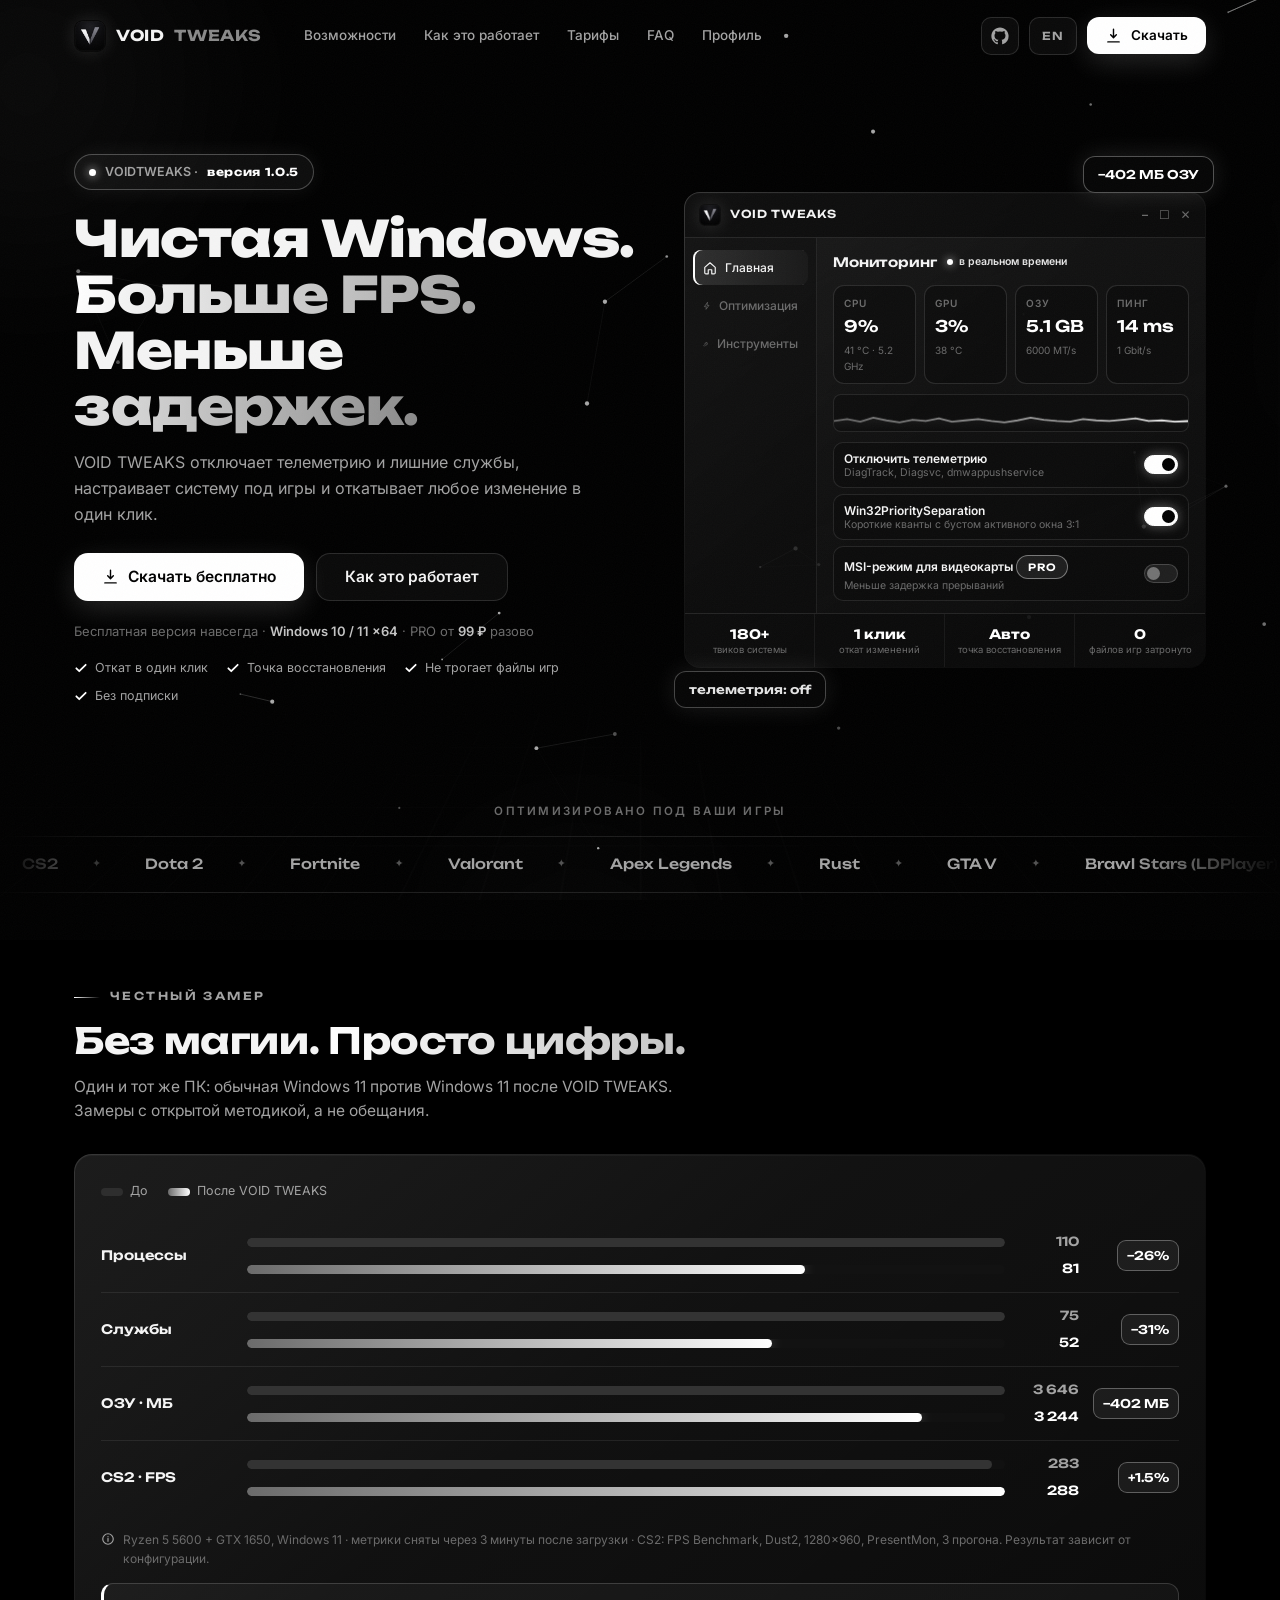
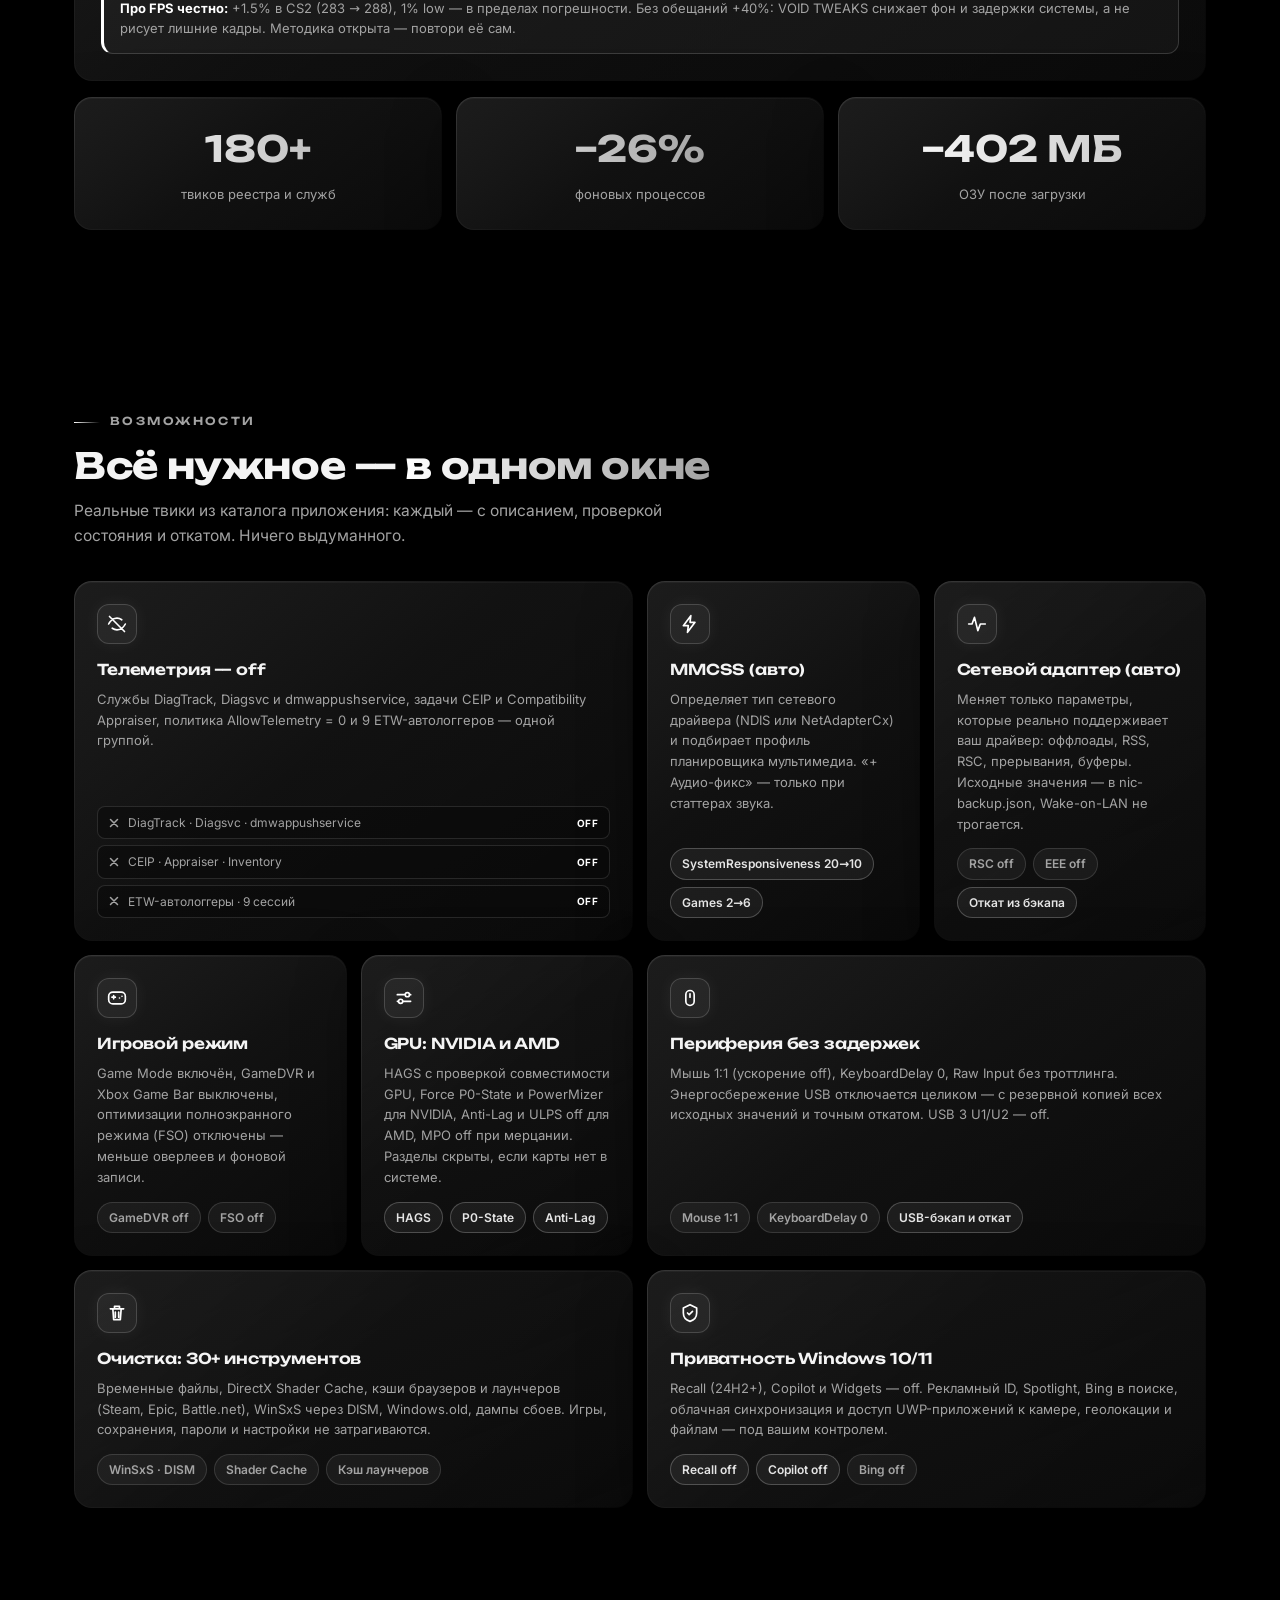
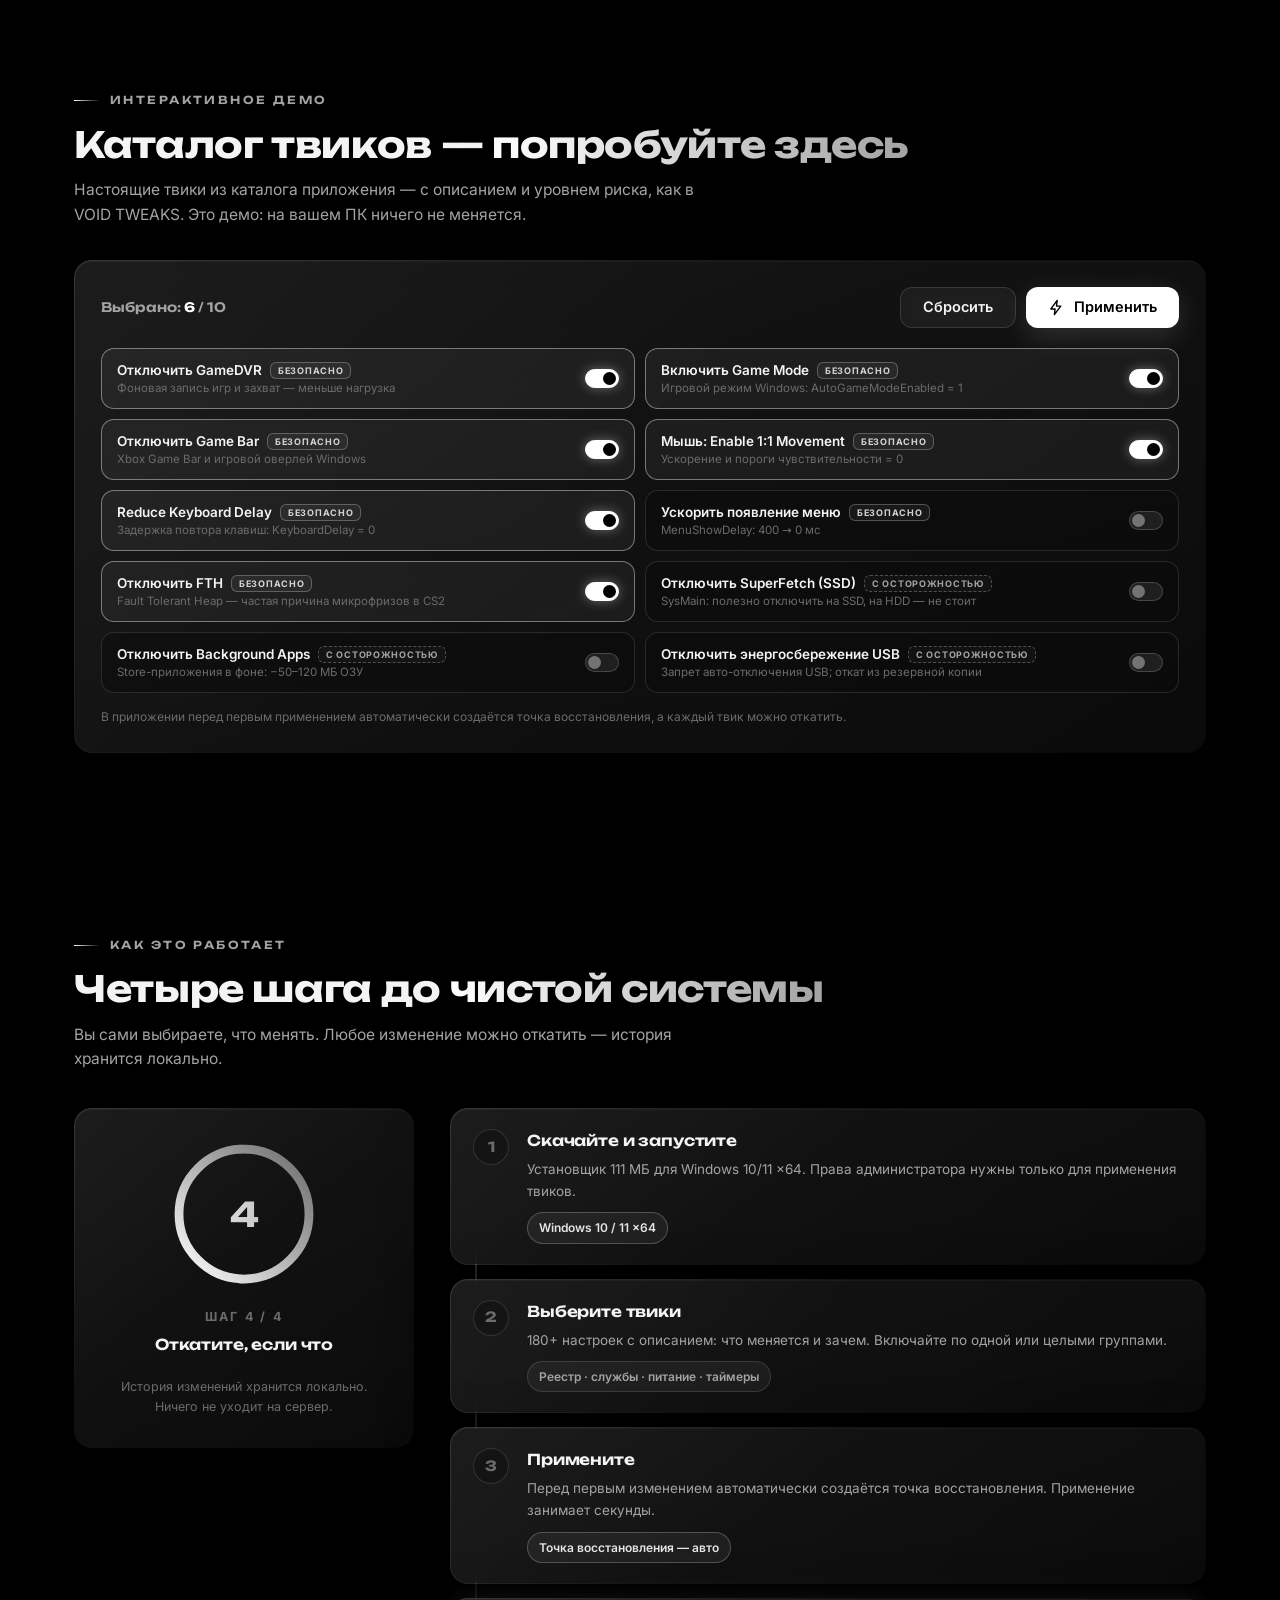
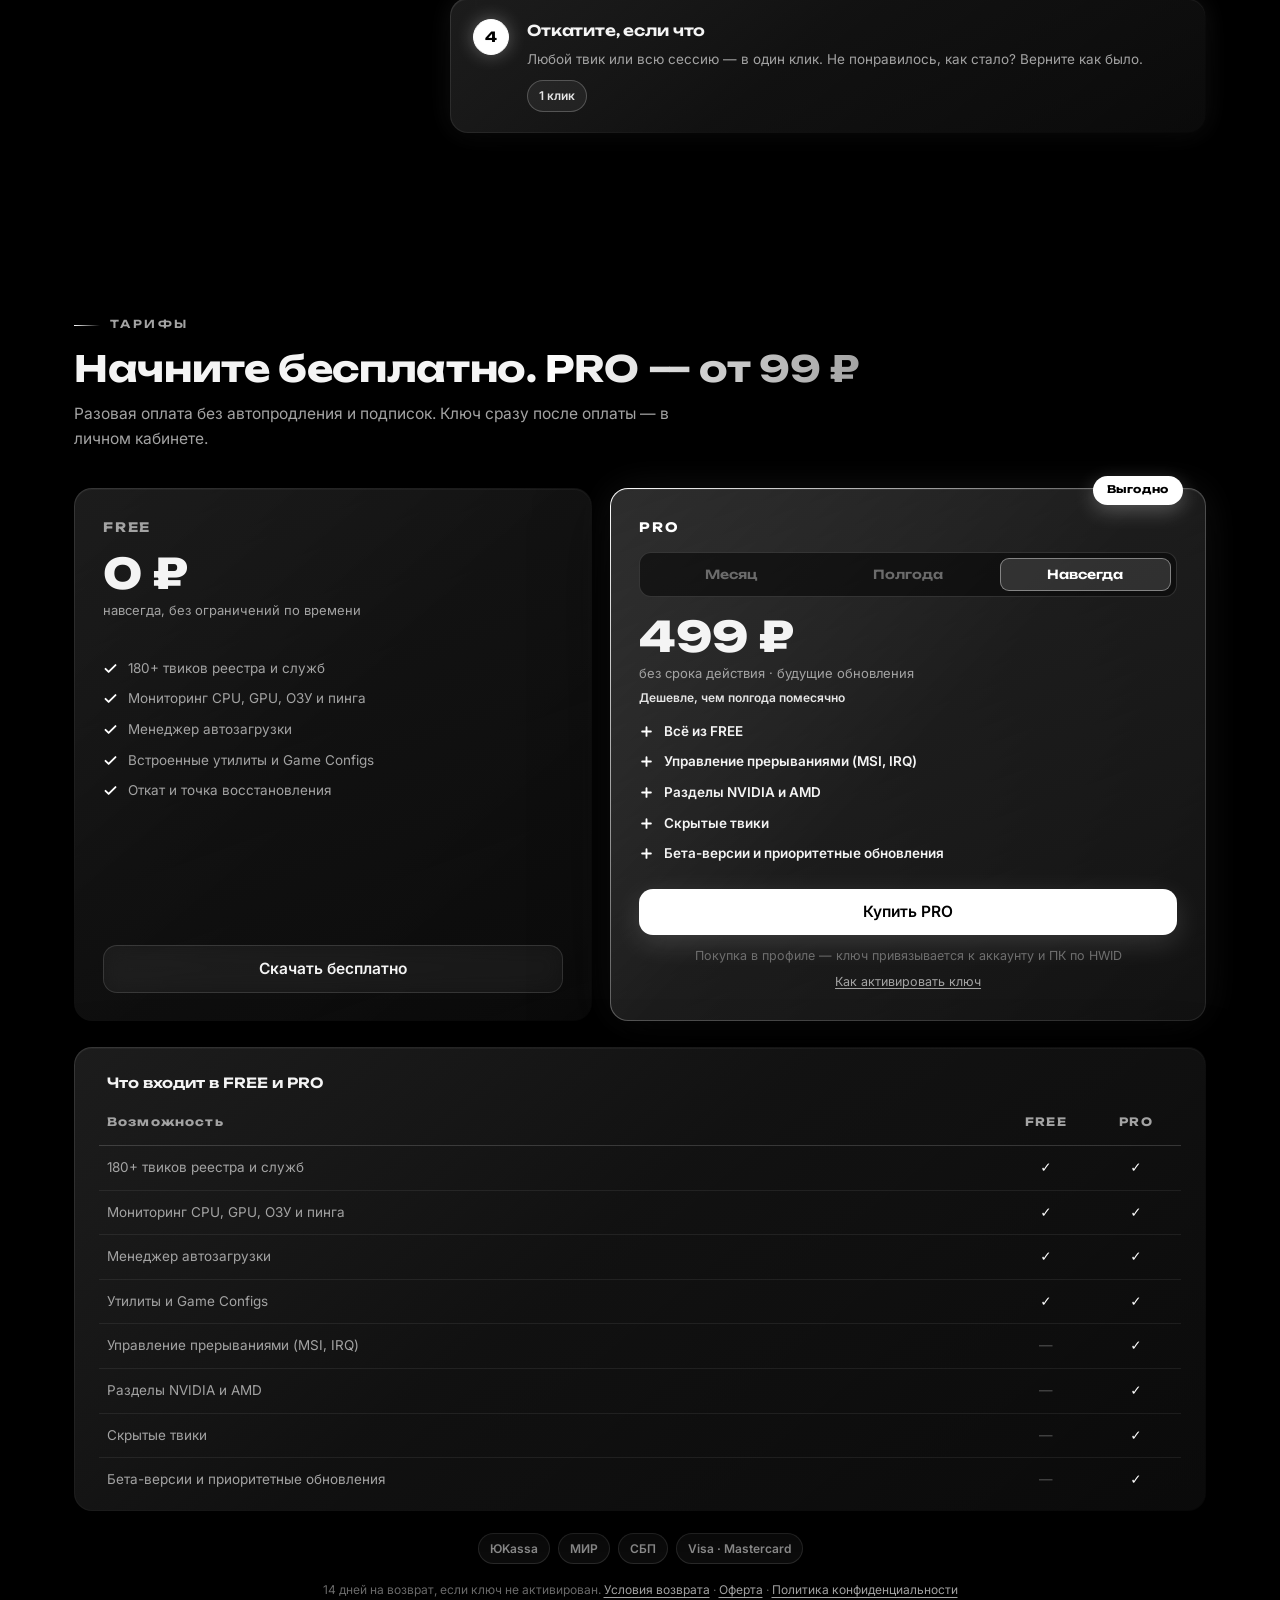
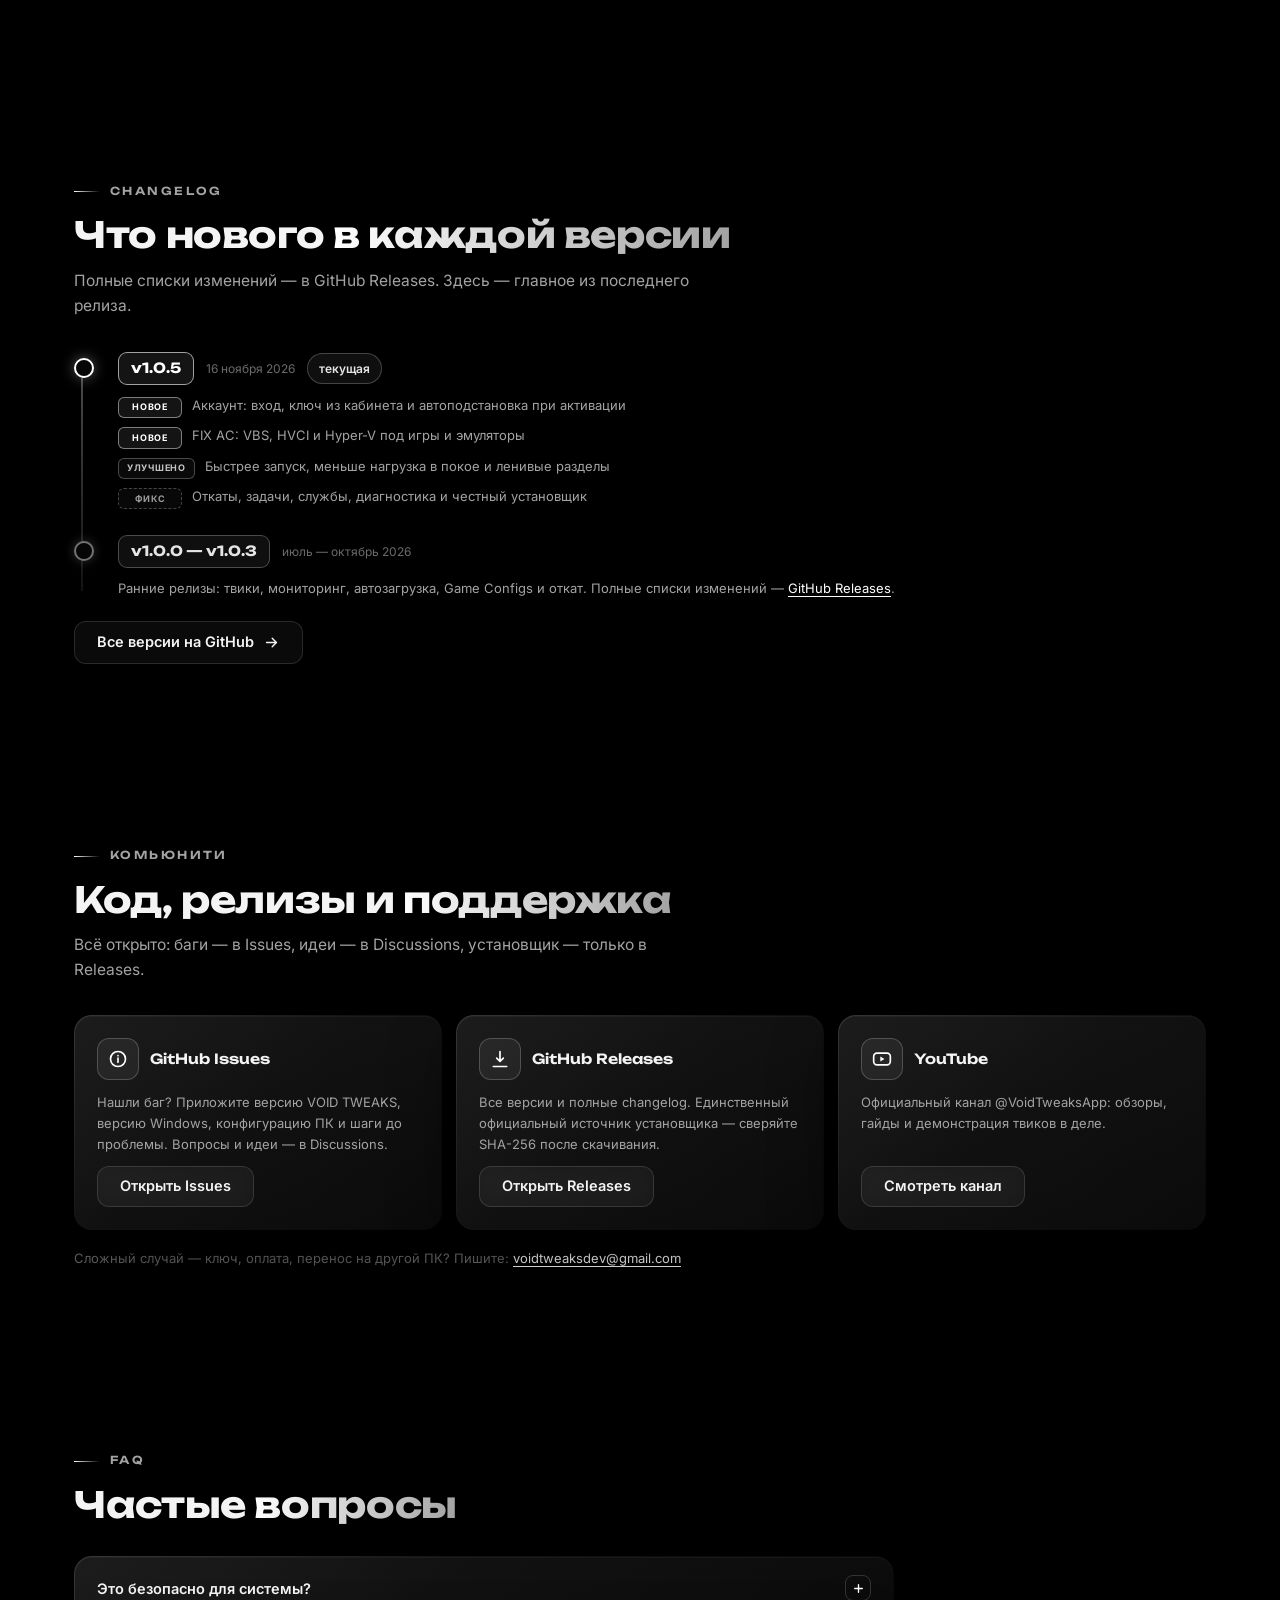
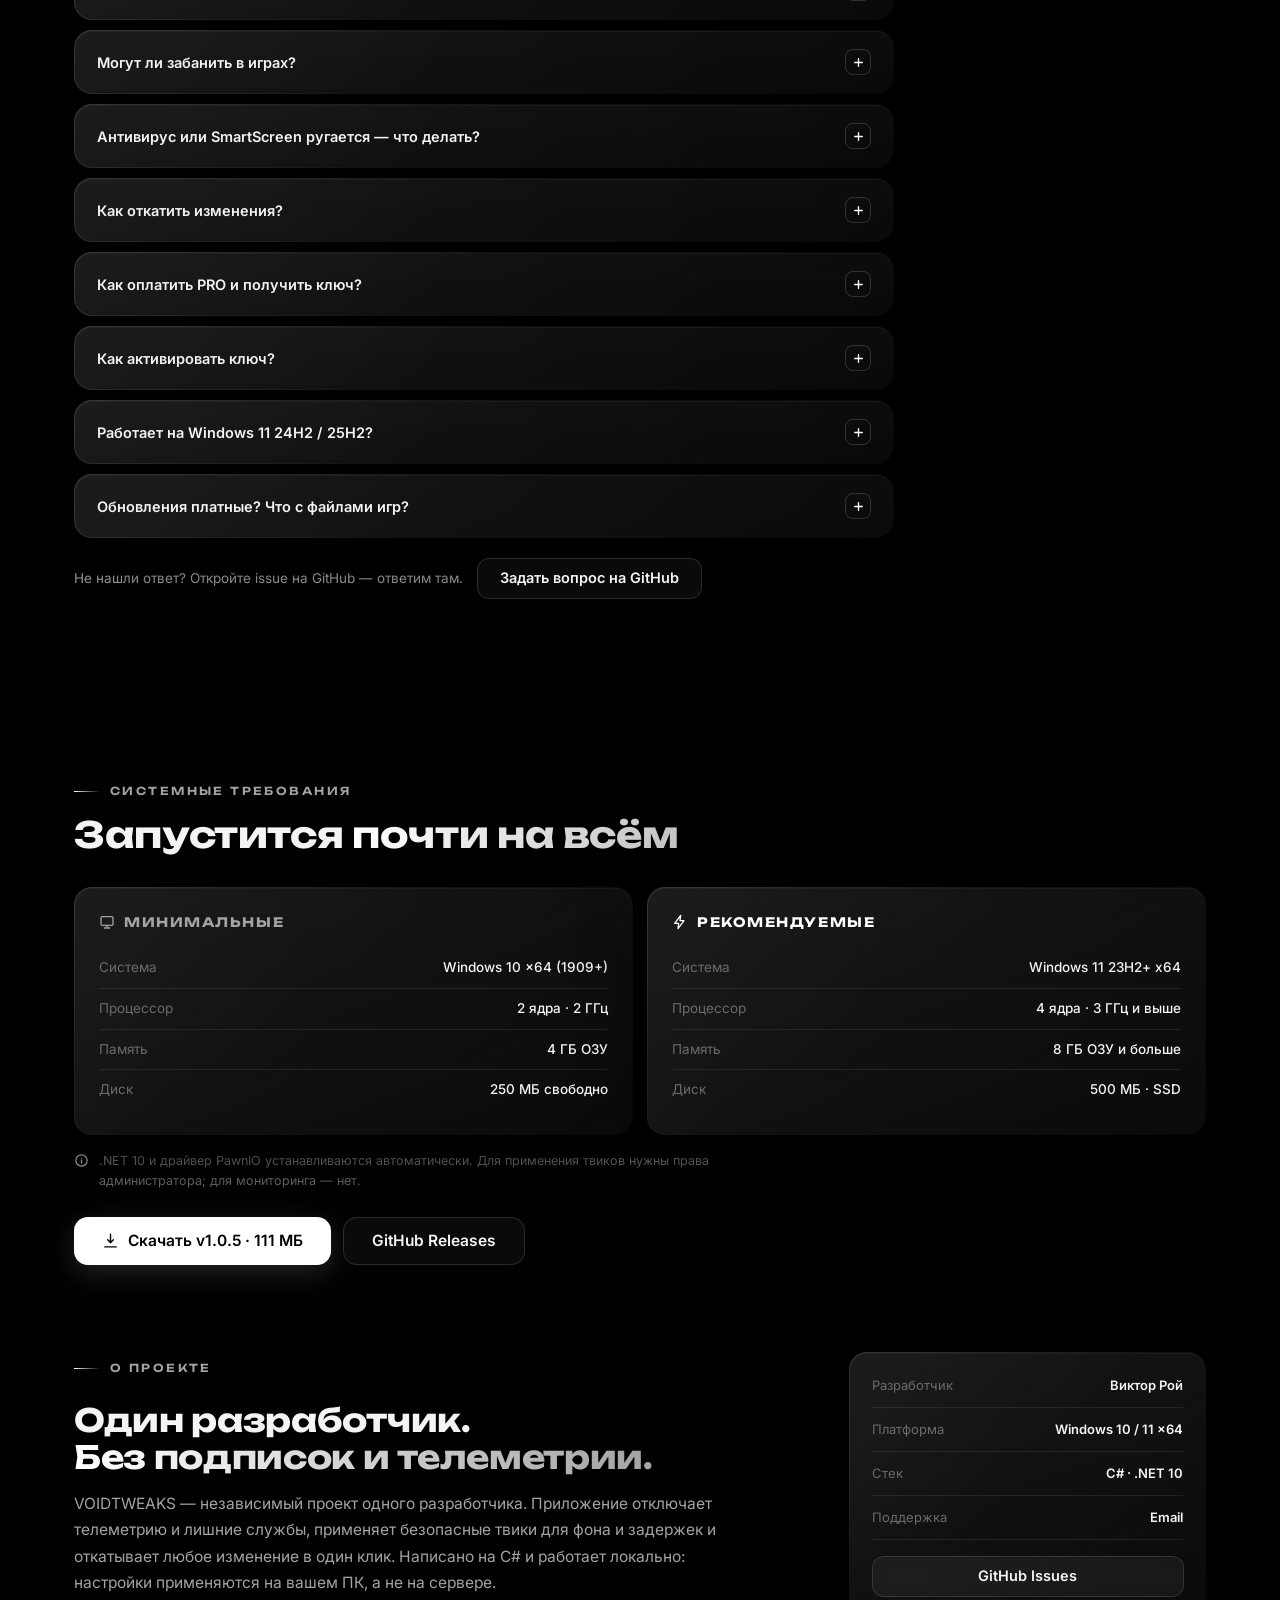
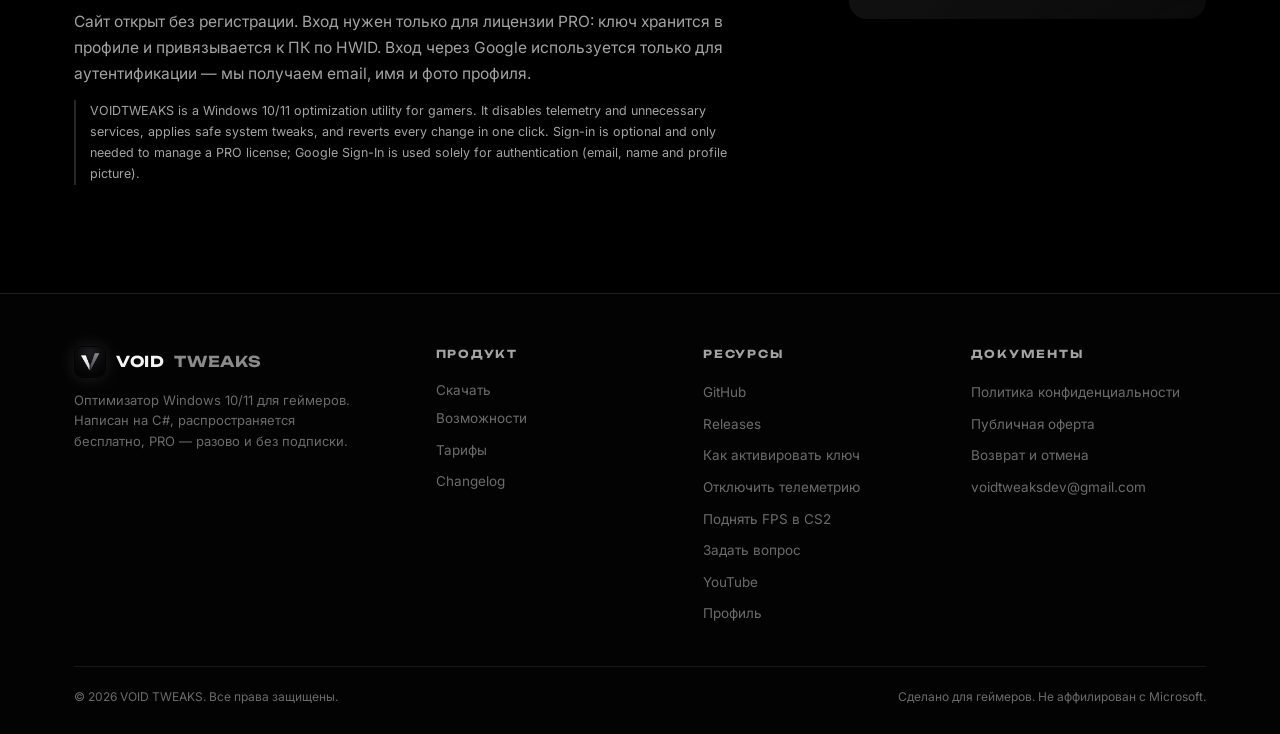
==== docs/index.html @ eefab275 "site: add OG preview card, English account, direct checkout" ====
<!DOCTYPE html>
<html lang="ru">
<head>
<meta charset="UTF-8">
<meta http-equiv="Content-Security-Policy" content="default-src 'self'; script-src 'self' 'unsafe-inline' https://static.cloudflareinsights.com; script-src-attr 'none'; frame-src 'none'; style-src 'self' 'unsafe-inline'; img-src 'self' data:; font-src 'self'; connect-src 'self' https://api.voidtweaks.ru https://mzkvqlbcrxaibpizuuuk.supabase.co https://cloudflareinsights.com; base-uri 'none'; object-src 'none'; form-action 'self'">
<meta http-equiv="Referrer-Policy" content="no-referrer">
<script>
(function(){try{if(window.top!==window.self){window.top.location=window.self.location}}catch(e){document.documentElement.style.display='none'}})();
</script>
<meta name="viewport" content="width=device-width, initial-scale=1.0">
<title>VOID TWEAKS — оптимизация Windows 10/11 для игр: больше FPS, меньше задержек</title>
<meta name="description" content="VOID TWEAKS отключает телеметрию и лишние службы, настраивает Windows 10/11 под игры и откатывает любое изменение в один клик. Бесплатно навсегда. PRO от 99 ₽ разово.">
<meta name="theme-color" content="#000000">
<meta property="og:type" content="website">
<meta property="og:title" content="VOID TWEAKS — Чистая Windows. Больше FPS. Меньше задержек.">
<meta property="og:description" content="Оптимизатор Windows 10/11 для геймеров: телеметрия off, 180+ твиков, откат в один клик. Бесплатно навсегда.">
<meta property="og:url" content="https://voidtweaks.ru/">
<link rel="canonical" href="https://voidtweaks.ru/">
<meta property="og:image" content="https://voidtweaks.ru/og-editorial.png">
<meta property="og:image:type" content="image/png">
<meta property="og:image:width" content="1200">
<meta property="og:image:height" content="630">
<meta property="og:image:alt" content="VOID TWEAKS — чистая Windows, больше FPS, меньше задержек">
<meta property="og:site_name" content="VOID TWEAKS">
<meta property="og:locale" content="ru_RU">
<meta name="twitter:card" content="summary_large_image">
<meta name="twitter:title" content="VOID TWEAKS — оптимизация Windows 10/11 для игр">
<meta name="twitter:description" content="Телеметрия off, 180+ твиков, откат в один клик. Бесплатно навсегда, PRO от 99 ₽.">
<meta name="twitter:image" content="https://voidtweaks.ru/og-editorial.png">
<script type="application/ld+json">
{
  "@context": "https://schema.org",
  "@graph": [
    {
      "@type": "SoftwareApplication",
      "name": "VOID TWEAKS",
      "alternateName": "VOIDTWEAKS",
      "applicationCategory": "UtilitiesApplication",
      "operatingSystem": "Windows 10, Windows 11",
      "softwareVersion": "1.0.5",
      "url": "https://voidtweaks.ru/",
      "downloadUrl": "https://github.com/voidtweaksapp/voidtweaks/releases/latest",
      "image": "https://voidtweaks.ru/og-editorial.png",
      "description": "Оптимизатор Windows 10/11 для геймеров: отключает телеметрию и лишние службы, настраивает систему под игры и откатывает любое изменение в один клик.",
      "offers": [
        { "@type": "Offer", "name": "PRO на 30 дней", "price": "99", "priceCurrency": "RUB", "availability": "https://schema.org/InStock", "url": "https://voidtweaks.ru/#pricing" },
        { "@type": "Offer", "name": "PRO на 6 месяцев", "price": "299", "priceCurrency": "RUB", "availability": "https://schema.org/InStock", "url": "https://voidtweaks.ru/#pricing" },
        { "@type": "Offer", "name": "PRO навсегда", "price": "499", "priceCurrency": "RUB", "availability": "https://schema.org/InStock", "url": "https://voidtweaks.ru/#pricing" }
      ],
      "publisher": { "@type": "Organization", "name": "VOID TWEAKS", "url": "https://voidtweaks.ru/" }
    },
    {
      "@type": "FAQPage",
      "mainEntity": [
        {
          "@type": "Question",
          "name": "Это безопасно для системы?",
          "acceptedAnswer": { "@type": "Answer", "text": "Да. Твики применяются через официальные API Windows, а перед первым изменением создаётся точка восстановления. Откатить можно отдельный твик или всю сессию." }
        },
        {
          "@type": "Question",
          "name": "Могут ли забанить в играх?",
          "acceptedAnswer": { "@type": "Answer", "text": "Нет. VOID TWEAKS не трогает файлы игр, не внедряется в процессы и не меняет их память — только настройки системы и реестра. Античиты это не затрагивает." }
        },
        {
          "@type": "Question",
          "name": "Антивирус или SmartScreen ругается — что делать?",
          "acceptedAnswer": { "@type": "Answer", "text": "Установщик без платной цифровой подписи, поэтому SmartScreen предупреждает о нём, как о любой новой программе. Скачивайте только с этого сайта или GitHub Releases, сверьте SHA-256 из окна «Скачать», затем «Подробнее» → «Выполнить в любом случае». Отключать антивирус не нужно." }
        },
        {
          "@type": "Question",
          "name": "Как откатить изменения?",
          "acceptedAnswer": { "@type": "Answer", "text": "В приложении есть история изменений: любой твик откатывается в один клик, можно вернуть и всю сессию. Дополнительно перед первым применением создаётся точка восстановления Windows." }
        },
        {
          "@type": "Question",
          "name": "Как оплатить PRO и получить ключ?",
          "acceptedAnswer": { "@type": "Answer", "text": "Войдите в профиль на сайте, выберите тариф (99 ₽ за месяц, 299 ₽ за полгода или 499 ₽ навсегда — разово, без подписки) и оплатите через ЮKassa: карты, МИР, СБП. Ключ появится в кабинете сразу после оплаты — вставьте его в приложение. При активации ключ привязывается к ПК по HWID." }
        },
        {
          "@type": "Question",
          "name": "Как активировать ключ?",
          "acceptedAnswer": { "@type": "Answer", "text": "Скачайте установщик, войдите в профиль и скопируйте ключ из раздела «Ключи». В приложении откройте активацию, вставьте ключ — он привяжется к этому ПК по HWID. Пошагово: https://voidtweaks.ru/guide.html" }
        },
        {
          "@type": "Question",
          "name": "Работает на Windows 11 24H2 / 25H2?",
          "acceptedAnswer": { "@type": "Answer", "text": "Да. Поддерживаются Windows 10 и 11 x64, включая актуальные сборки 24H2 и 25H2: твики используют официальные API и проверяются на новых версиях. Если что-то пойдёт не так — откат в один клик." }
        },
        {
          "@type": "Question",
          "name": "Обновления платные? Что с файлами игр?",
          "acceptedAnswer": { "@type": "Answer", "text": "Бесплатная версия обновляется бесплатно и работает без ограничений по времени. Ключ «Навсегда» включает все будущие PRO-обновления. Файлы игр приложение не трогает никогда — только системные настройки." }
        }
      ]
    }
  ]
}
</script>
<link rel="icon" type="image/png" sizes="192x192" href="logo-192.png">
<link rel="apple-touch-icon" href="logo-192.png">
<link rel="preload" href="fonts/unbounded-cyrillic.woff2" as="font" type="font/woff2" crossorigin>
<link rel="preload" href="fonts/inter-cyrillic.woff2" as="font" type="font/woff2" crossorigin>
<link rel="stylesheet" href="fonts.css">
<!--
  Изменения:
  1) Убран «фонарик» за курсором (cursor-glow удалён полностью).
  2) Лента игр не останавливается при наведении.
  3) Bento «Всё нужное — в одном окне» и демо-каталог построены на РЕАЛЬНЫХ твиках
     из TweakDefinitions.cs / TweakDefinitions.BoosterX.cs: MMCSS (авто),
     Сетевой адаптер (авто) + nic-backup.json, HAGS с проверкой GPU, FTH,
     GameDVR/GameBar/GameMode/FSO, мышь 1:1, KeyboardDelay, USB-бэкап,
     Recall/Copilot/Widgets, очистка 30+ инструментов и т.д.
  4) Кнопки «анимации» и «поиск» удалены (command palette удалена целиком).
  Цифры замеров — из README: 110→81 процессов, 75→52 служб, 3646→3244 МБ,
  CS2 283→288 FPS (+1.5%), PresentMon, Dust2 1280×960, R5 5600 + GTX 1650.
-->
<style>
:root{
  --bg0:#000000; --bg1:#060606;
  --s1:#0d0d0d; --s2:#141414;
  --acc:#ffffff;
  --t1:#f4f4f4; --t2:#a3a3a3; --t3:#6b6b6b;
  --brd:rgba(255,255,255,.13);
  --disp:'Unbounded',system-ui,sans-serif;
  --body:'Inter',system-ui,sans-serif;
  --nav-h:72px;
  --ease:cubic-bezier(.22,.7,.25,1);
}
*{margin:0;padding:0;box-sizing:border-box}
html{scroll-behavior:smooth;scroll-padding-top:calc(var(--nav-h) + 20px);overflow-x:clip}
body{
  font-family:var(--body);font-size:15.5px;line-height:1.6;color:var(--t1);
  background:var(--bg0);overflow-x:clip;-webkit-font-smoothing:antialiased;
}
body.locked{overflow:hidden}
::selection{background:#fff;color:#000}
::-webkit-scrollbar{width:9px;height:9px}
::-webkit-scrollbar-track{background:#050505}
::-webkit-scrollbar-thumb{background:#3d3d3d;border-radius:8px;border:2px solid #050505}
::-webkit-scrollbar-thumb:hover{background:#fff}
*{scrollbar-width:thin;scrollbar-color:#3d3d3d #050505}
:focus-visible{outline:2px solid #fff;outline-offset:2px;border-radius:6px}
a{color:inherit;text-decoration:none}
button{font-family:inherit;color:inherit;background:none;border:none;cursor:pointer}
img,svg,canvas{display:block;max-width:100%}
.skip{position:fixed;top:-60px;left:16px;z-index:999;background:#fff;color:#000;padding:10px 16px;border-radius:10px;font-weight:600;transition:top .2s}
.skip:focus{top:12px}

/* ---------- atmosphere ---------- */
#atmosphere{position:fixed;inset:0;z-index:0;pointer-events:none;overflow:hidden}
#bg{position:absolute;inset:0;width:100%;height:100%}
.aurora{position:absolute;inset:-12%;will-change:transform}
.blob{position:absolute;border-radius:50%;filter:blur(80px);opacity:.9;mix-blend-mode:screen}
.blob.b1{width:58vw;height:58vw;top:-16%;left:-12%;background:radial-gradient(closest-side,rgba(255,255,255,.055),transparent 70%);animation:drift1 74s ease-in-out infinite alternate}
.blob.b2{width:46vw;height:46vw;top:14%;right:-16%;background:radial-gradient(closest-side,rgba(255,255,255,.04),transparent 70%);animation:drift2 88s ease-in-out infinite alternate}
.blob.b3{width:50vw;height:50vw;bottom:-24%;left:26%;background:radial-gradient(closest-side,rgba(255,255,255,.03),transparent 70%);animation:drift3 96s ease-in-out infinite alternate}
@keyframes drift1{to{transform:translate(9vw,7vh) scale(1.12)}}
@keyframes drift2{to{transform:translate(-8vw,10vh) scale(.92)}}
@keyframes drift3{to{transform:translate(-6vw,-9vh) scale(1.08)}}
.grid3d{
  position:absolute;left:-20%;right:-20%;bottom:-14%;height:62vh;opacity:.05;
  background-image:linear-gradient(rgba(255,255,255,.4) 1px,transparent 1px),linear-gradient(90deg,rgba(255,255,255,.4) 1px,transparent 1px);
  background-size:56px 56px;transform:perspective(680px) rotateX(63deg);
  -webkit-mask-image:linear-gradient(to top,rgba(0,0,0,.7),transparent 78%);mask-image:linear-gradient(to top,rgba(0,0,0,.7),transparent 78%);
  will-change:transform;
}
#grain{position:fixed;inset:-40px;z-index:520;pointer-events:none;opacity:.05;
  background-image:url("data:image/svg+xml,%3Csvg xmlns='http://www.w3.org/2000/svg' width='180' height='180'%3E%3Cfilter id='n'%3E%3CfeTurbulence type='fractalNoise' baseFrequency='0.9' numOctaves='2'/%3E%3C/filter%3E%3Crect width='180' height='180' filter='url(%23n)' opacity='0.6'/%3E%3C/svg%3E");}
#progress{position:fixed;top:0;left:0;right:0;height:2px;z-index:310;background:linear-gradient(90deg,#3f3f3f,#a3a3a3,#fff);transform-origin:0 50%;transform:scaleX(0)}

/* ---------- layout ---------- */
.wrap{max-width:1180px;margin:0 auto;padding:0 24px;position:relative;z-index:2}
header,main,footer{position:relative;z-index:2}
section{padding:88px 0;scroll-margin-top:calc(var(--nav-h) + 16px);position:relative}
.kicker{display:inline-flex;align-items:center;gap:10px;font-family:var(--disp);font-size:11px;font-weight:600;letter-spacing:.22em;text-transform:uppercase;color:var(--t2);margin-bottom:14px}
.kicker::before{content:"";width:26px;height:1px;background:linear-gradient(90deg,#fff,rgba(255,255,255,0))}
h1,h2,h3{font-family:var(--disp);letter-spacing:-.01em}
h2{font-size:clamp(23px,3vw,36px);font-weight:700;line-height:1.18;margin-bottom:12px}
.sub{color:var(--t2);max-width:640px;font-size:15.5px}
.grad{background:linear-gradient(92deg,#fff,#a3a3a3);-webkit-background-clip:text;background-clip:text;color:transparent}
.grad2{background:linear-gradient(92deg,#e5e5e5,#8a8a8a);-webkit-background-clip:text;background-clip:text;color:transparent}
.gradl{background:linear-gradient(92deg,#fff,#c4c4c4);-webkit-background-clip:text;background-clip:text;color:transparent}

/* ---------- glass / buttons ---------- */
.glass{
  position:relative;border-radius:18px;border:1px solid transparent;
  background:linear-gradient(160deg,rgba(20,20,20,.78),rgba(12,12,12,.6)) padding-box,
             linear-gradient(140deg,rgba(255,255,255,.22),rgba(255,255,255,.07) 45%,rgba(255,255,255,.03)) border-box;
  backdrop-filter:blur(14px);-webkit-backdrop-filter:blur(14px);
  box-shadow:inset 0 1px 0 rgba(255,255,255,.04),0 24px 60px rgba(0,0,0,.55);
}
.btn{display:inline-flex;align-items:center;justify-content:center;gap:9px;padding:12px 22px;border-radius:12px;
  font-weight:600;font-size:14.5px;line-height:1;transition:box-shadow .22s var(--ease),filter .22s,background .22s,border-color .22s;
  transform:translate(var(--magx,0px),var(--magy,0px));will-change:transform;white-space:nowrap}
.btn svg{width:17px;height:17px;flex:none}
.btn-p{background:#fff;color:#000;box-shadow:0 8px 28px rgba(255,255,255,.14)}
.btn:disabled{opacity:.55;pointer-events:none}
.btn-p:hover{background:#e8e8e8;box-shadow:0 10px 36px rgba(255,255,255,.22)}
.btn-g{border:1px solid var(--brd);background:rgba(255,255,255,.04);backdrop-filter:blur(10px);color:var(--t1)}
.btn-g:hover{border-color:rgba(255,255,255,.4);box-shadow:0 0 22px rgba(255,255,255,.08);background:rgba(255,255,255,.08)}
.btn-lg{padding:15px 28px;font-size:15.5px;border-radius:14px}
.btn[disabled]{opacity:.55;cursor:not-allowed;filter:none}
.chip{display:inline-flex;align-items:center;gap:6px;padding:5px 11px;border-radius:999px;font-size:12px;font-weight:600;
  border:1px solid var(--brd);background:rgba(255,255,255,.05);color:var(--t2)}
.chip.cy{border-color:rgba(255,255,255,.22);background:rgba(255,255,255,.06);color:#e5e5e5}
.chip.lm{border-color:rgba(255,255,255,.22);background:rgba(255,255,255,.06);color:#e5e5e5}
.chip.pro{border-color:rgba(255,255,255,.4);background:rgba(255,255,255,.08);color:#fff;font-family:var(--disp);font-size:10px;letter-spacing:.08em}

/* ---------- navbar ---------- */
#nav{position:fixed;top:0;left:0;right:0;z-index:300;height:var(--nav-h);transition:background .3s,border-color .3s,backdrop-filter .3s;border-bottom:1px solid transparent}
#nav.scrolled{background:rgba(0,0,0,.8);backdrop-filter:blur(18px);-webkit-backdrop-filter:blur(18px);border-bottom-color:rgba(255,255,255,.09)}
.nav-in{max-width:1180px;margin:0 auto;padding:0 24px;height:100%;display:flex;align-items:center;gap:22px}
.logo{display:flex;align-items:center;gap:10px;font-family:var(--disp);font-weight:700;font-size:15px;letter-spacing:.04em}
.logo b{color:#8a8a8a}
.logo-v{width:32px;height:32px;border-radius:9px;display:grid;place-items:center;overflow:hidden;box-shadow:0 0 18px rgba(255,255,255,.12)}
.logo-v img{width:100%;height:100%;object-fit:cover;display:block}
.nav-links{display:flex;gap:4px;margin-left:8px}
.nav-links a{position:relative;padding:8px 12px;font-size:13.5px;font-weight:500;color:var(--t2);border-radius:9px;transition:color .2s,background .2s}
.nav-links a:hover{color:var(--t1);background:rgba(255,255,255,.06)}
.nav-links a.active{color:var(--t1)}
.nav-links a.active::after{content:"";position:absolute;left:12px;right:12px;bottom:2px;height:2px;border-radius:2px;background:linear-gradient(90deg,#fff,#737373)}
.nav-right{margin-left:auto;display:flex;align-items:center;gap:10px}
.icon-btn{width:38px;height:38px;border-radius:10px;display:grid;place-items:center;border:1px solid var(--brd);background:rgba(255,255,255,.04);color:var(--t2);transition:.2s}
.icon-btn:hover{color:#fff;border-color:rgba(255,255,255,.4);box-shadow:0 0 16px rgba(255,255,255,.1)}
.icon-btn svg{width:18px;height:18px}
#langBtn{width:auto;padding:0 12px;font-family:var(--disp);font-size:11px;font-weight:600;letter-spacing:.08em}
#nav .btn{padding:10px 18px;font-size:13.5px}
#burger{display:none;flex-direction:column;gap:5px;width:40px;height:40px;align-items:center;justify-content:center;border-radius:10px;border:1px solid var(--brd);background:rgba(255,255,255,.04)}
#burger span{width:17px;height:2px;background:#fff;border-radius:2px;transition:.25s var(--ease)}
#burger.open span:nth-child(1){transform:translateY(7px) rotate(45deg)}
#burger.open span:nth-child(2){opacity:0}
#burger.open span:nth-child(3){transform:translateY(-7px) rotate(-45deg)}
#mmenu{position:fixed;top:var(--nav-h);left:12px;right:12px;z-index:290;padding:14px;display:none;flex-direction:column;gap:4px;transform-origin:top;animation:pop .25s var(--ease)}
#mmenu.open{display:flex}
#mmenu a.mlink{padding:12px 14px;border-radius:10px;font-weight:600;font-size:15px;color:var(--t2)}
#mmenu a.mlink:hover{background:rgba(255,255,255,.07);color:var(--t1)}
#mmenu .mrow{display:flex;gap:10px;padding:10px 6px 4px;border-top:1px solid rgba(255,255,255,.12);margin-top:8px}
#mmenu .mrow .btn{flex:1}
@keyframes pop{from{opacity:0;transform:scaleY(.92)}to{opacity:1;transform:none}}

/* ---------- hero ---------- */
#hero{padding:calc(var(--nav-h) + 52px) 0 56px;min-height:min(88vh,860px);display:flex;align-items:center}
.hero-grid{display:grid;grid-template-columns:1.04fr .96fr;gap:44px;align-items:center;width:100%}
.badge{display:inline-flex;align-items:center;gap:9px;padding:7px 14px;border-radius:999px;font-size:12.5px;font-weight:600;color:var(--t2);
  border:1px solid rgba(255,255,255,.25);background:rgba(255,255,255,.05);box-shadow:0 0 22px rgba(255,255,255,.07)}
.badge .dot{width:7px;height:7px;border-radius:50%;background:#fff;box-shadow:0 0 10px rgba(255,255,255,.8);animation:pulse 2.2s infinite}
@keyframes pulse{0%,100%{opacity:1}50%{opacity:.35}}
.badge b{color:#fff;font-family:var(--disp);font-size:11px;letter-spacing:.06em}
#hero h1{font-size:clamp(28px,4.2vw,50px);font-weight:800;line-height:1.12;margin:20px 0 16px}
.hero-sub{color:var(--t2);font-size:16px;max-width:520px;margin-bottom:26px}
.hero-cta{display:flex;gap:12px;flex-wrap:wrap;margin-bottom:20px}
.hero-meta{font-size:13px;color:var(--t3);margin-bottom:16px}
.hero-meta b{color:#c4c4c4;font-weight:600}
.trust{display:flex;flex-wrap:wrap;gap:8px 18px}
.trust span{display:inline-flex;align-items:center;gap:7px;font-size:12.5px;color:var(--t2)}
.trust svg{width:14px;height:14px;color:#fff;flex:none}
.staged{animation:rise .85s var(--ease) both;animation-delay:var(--d,0s)}
@keyframes rise{from{opacity:0;transform:translateY(26px)}to{opacity:1;transform:none}}

/* mockup */
.mock-zone{position:relative}
.mock{padding:0;overflow:hidden;border-radius:16px;transform:perspective(1100px) rotateX(var(--rx,0deg)) rotateY(var(--ry,0deg));transition:transform .3s var(--ease)}
.mock-bar{display:flex;align-items:center;gap:9px;padding:11px 14px;border-bottom:1px solid rgba(255,255,255,.1);background:rgba(8,8,8,.6);font-family:var(--disp);font-size:11px;font-weight:600;letter-spacing:.06em}
.mock-bar .wbtns{margin-left:auto;display:flex;gap:10px;color:var(--t3);font-family:var(--body);font-size:12px}
.mock-bar .wbtns i{font-style:normal;cursor:default}
.mock-bar .wbtns i:last-child:hover{color:#fff}
.mock-body{display:grid;grid-template-columns:132px 1fr;min-height:330px}
.mock-side{border-right:1px solid rgba(255,255,255,.08);padding:12px 8px;display:flex;flex-direction:column;gap:3px;background:rgba(8,8,8,.35)}
.mock-side span{display:flex;align-items:center;gap:8px;padding:8px 10px;border-radius:8px;font-size:12px;font-weight:500;color:var(--t3)}
.mock-side span svg{width:14px;height:14px}
.mock-side span.on{background:linear-gradient(90deg,rgba(255,255,255,.12),rgba(255,255,255,.03));color:var(--t1);box-shadow:inset 2px 0 0 #fff}
.mock-main{padding:14px 16px 12px}
.mock-head{display:flex;align-items:center;gap:10px;margin-bottom:12px}
.mock-head h3{font-size:13px;font-weight:600}
.live{display:inline-flex;align-items:center;gap:6px;font-size:10.5px;color:#e5e5e5;font-weight:600}
.live i{width:6px;height:6px;border-radius:50%;background:#fff;box-shadow:0 0 8px rgba(255,255,255,.8);animation:pulse 1.8s infinite}
.metrics{display:grid;grid-template-columns:repeat(4,1fr);gap:8px;margin-bottom:10px}
.metric{border:1px solid rgba(255,255,255,.12);border-radius:11px;padding:9px 10px;background:rgba(10,10,10,.6)}
.metric em{display:block;font-style:normal;font-size:10px;font-weight:600;letter-spacing:.1em;color:var(--t3);text-transform:uppercase;margin-bottom:3px}
.metric b{font-family:var(--disp);font-size:16px;font-weight:600;color:#fff}
.metric small{display:block;font-size:10px;color:var(--t3);margin-top:2px}
#spark{width:100%;height:38px;margin-bottom:10px;border-radius:8px;background:rgba(10,10,10,.5);border:1px solid rgba(255,255,255,.1)}
.mtoggles{display:flex;flex-direction:column;gap:6px}
.mtrow{display:flex;align-items:center;gap:10px;padding:8px 10px;border-radius:10px;border:1px solid rgba(255,255,255,.1);background:rgba(10,10,10,.45);text-align:left;width:100%;transition:border-color .2s}
.mtrow:hover{border-color:rgba(255,255,255,.3)}
.mtrow .mt-t{flex:1;min-width:0}
.mtrow .mt-t b{display:block;font-size:12px;font-weight:600}
.mtrow .mt-t small{font-size:10.5px;color:var(--t3);display:block;white-space:nowrap;overflow:hidden;text-overflow:ellipsis}
.sw{position:relative;flex:none;width:34px;height:19px;border-radius:999px;background:#1f1f1f;border:1px solid rgba(255,255,255,.18);transition:.22s}
.sw::after{content:"";position:absolute;top:2px;left:2px;width:13px;height:13px;border-radius:50%;background:#737373;transition:.22s var(--ease)}
[aria-checked="true"] .sw,.sw.on{background:#fff;border-color:#fff;box-shadow:0 0 12px rgba(255,255,255,.35)}
[aria-checked="true"] .sw::after,.sw.on::after{left:17px;background:#000}
.mock-stats{display:grid;grid-template-columns:repeat(4,1fr);border-top:1px solid rgba(255,255,255,.1);background:rgba(8,8,8,.5)}
.mock-stats div{padding:10px 8px;text-align:center;border-right:1px solid rgba(255,255,255,.06)}
.mock-stats div:last-child{border-right:0}
.mock-stats b{display:block;font-family:var(--disp);font-size:13px;color:#fff}
.mock-stats small{font-size:9.5px;color:var(--t3);line-height:1.3;display:block}
.fchip{position:absolute;z-index:3;padding:8px 14px;border-radius:12px;font-family:var(--disp);font-size:12px;font-weight:600;animation:float 5.5s ease-in-out infinite}
.fchip.f1{top:-36px;right:-8px;color:#fff;border:1px solid rgba(255,255,255,.3);background:rgba(8,8,8,.85);backdrop-filter:blur(8px);box-shadow:0 0 26px rgba(255,255,255,.12)}
.fchip.f2{bottom:-40px;left:-10px;color:#e5e5e5;border:1px solid rgba(255,255,255,.25);background:rgba(8,8,8,.85);backdrop-filter:blur(8px);box-shadow:0 0 26px rgba(255,255,255,.1);animation-delay:-2.6s}
@keyframes float{0%,100%{transform:translateY(0)}50%{transform:translateY(-9px)}}

/* ---------- marquee (не останавливается при hover) ---------- */
.mq-sec{padding:10px 0 0}
.mq-label{text-align:center;font-size:11.5px;letter-spacing:.2em;text-transform:uppercase;color:var(--t3);font-weight:600;margin-bottom:16px}
.mq{overflow:hidden;position:relative;border-top:1px solid rgba(255,255,255,.1);border-bottom:1px solid rgba(255,255,255,.1);padding:16px 0;
  -webkit-mask-image:linear-gradient(90deg,transparent,#000 12%,#000 88%,transparent);mask-image:linear-gradient(90deg,transparent,#000 12%,#000 88%,transparent)}
.mq-track{display:flex;width:max-content;will-change:transform;animation:mq 30s linear infinite}
@keyframes mq{from{transform:translateX(0)}to{transform:translateX(-50%)}}
.mq-group{display:flex;align-items:center;flex:none}
.mq-group span{display:inline-flex;align-items:center;gap:12px;padding:0 22px;font-family:var(--disp);font-size:14px;font-weight:500;color:var(--t2);white-space:nowrap}
.mq-group span::after{content:"✦";color:#525252;font-size:11px;margin-left:22px}
.mq-group span:hover{color:#fff}

/* ---------- results ---------- */
.fps-panel{padding:26px;margin-top:30px}
.fps-legend{display:flex;gap:20px;margin-bottom:18px;font-size:12.5px;color:var(--t2)}
.fps-legend i{display:inline-block;width:22px;height:8px;border-radius:4px;margin-right:7px;vertical-align:middle}
.fps-legend .lb i{background:#2e2e2e}
.fps-legend .la i{background:linear-gradient(90deg,#6b6b6b,#fff)}
.fps-row{display:grid;grid-template-columns:130px 1fr 84px;gap:16px;align-items:center;padding:13px 0;border-bottom:1px solid rgba(255,255,255,.08)}
.fps-row:last-of-type{border-bottom:0}
.fps-name{font-family:var(--disp);font-size:13px;font-weight:600}
.fps-bars{display:flex;flex-direction:column;gap:7px}
.fps-line{display:flex;align-items:center;gap:10px}
.fps-track{flex:1;height:9px;border-radius:6px;background:rgba(18,18,18,.9);overflow:hidden}
.fps-fill{height:100%;width:0;border-radius:6px;transition:width 1.2s var(--ease) .15s}
.fps-fill.before{background:#333}
.fps-fill.after{background:linear-gradient(90deg,#6b6b6b,#fff);box-shadow:0 0 14px rgba(255,255,255,.25)}
.fps-row.go .fps-fill{width:var(--w)}
.fps-val{flex:none;width:64px;text-align:right;font-family:var(--disp);font-size:12.5px;font-weight:600;color:var(--t2)}
.fps-line.la .fps-val{color:#fff}
.fps-delta{justify-self:end;font-family:var(--disp);font-size:12px;font-weight:600;color:#fff;border:1px solid rgba(255,255,255,.3);background:rgba(255,255,255,.06);padding:5px 9px;border-radius:9px;white-space:nowrap}
.fps-note{margin-top:16px;font-size:12px;color:var(--t3);display:flex;gap:8px;align-items:flex-start}
.fps-note svg{width:14px;height:14px;flex:none;margin-top:2px;color:var(--t2)}
.fps-honest{margin-top:14px;padding:14px 16px;border:1px solid rgba(255,255,255,.16);border-left:3px solid #fff;border-radius:12px;background:rgba(255,255,255,.04);font-size:13px;color:var(--t2)}
.fps-honest b{color:#fff}
.stats{display:grid;grid-template-columns:repeat(3,1fr);gap:14px;margin-top:16px}
.stat{padding:22px;text-align:center}
.stat .num{font-family:var(--disp);font-size:clamp(26px,3vw,36px);font-weight:700;display:block;margin-bottom:4px}
.stat small{color:var(--t2);font-size:13px}

/* ---------- bento ---------- */
.bento{display:grid;grid-template-columns:repeat(4,1fr);gap:14px;margin-top:32px}
.bcard{padding:22px;overflow:hidden;transform:perspective(900px) rotateX(var(--rx,0deg)) rotateY(var(--ry,0deg));transition:transform .3s var(--ease),box-shadow .3s}
.bcard::after{content:"";position:absolute;inset:0;border-radius:inherit;opacity:0;transition:opacity .3s;pointer-events:none;
  background:radial-gradient(320px circle at var(--mx,50%) var(--my,50%),rgba(255,255,255,.08),transparent 65%)}
.bcard:hover::after{opacity:1}
.bcard:hover{box-shadow:inset 0 1px 0 rgba(255,255,255,.05),0 24px 60px rgba(0,0,0,.55),0 0 30px rgba(255,255,255,.06)}
.bcard.sp2{grid-column:span 2}
.bicon{width:40px;height:40px;border-radius:12px;display:grid;place-items:center;margin-bottom:14px;border:1px solid rgba(255,255,255,.16);background:rgba(255,255,255,.06);color:#fff;box-shadow:0 0 18px rgba(255,255,255,.06)}
.bicon svg{width:20px;height:20px}
.bcard h3{font-size:15px;font-weight:600;margin-bottom:7px}
.bcard p{font-size:13px;color:var(--t2);margin-bottom:14px}
.bviz{display:flex;flex-wrap:wrap;gap:7px;margin-top:auto}
.bcard{display:flex;flex-direction:column}
.offlist{display:flex;flex-direction:column;gap:6px;margin-top:auto}
.offlist span{display:flex;align-items:center;gap:8px;font-size:12px;color:var(--t2);padding:6px 10px;border-radius:8px;background:rgba(10,10,10,.55);border:1px solid rgba(255,255,255,.12)}
.offlist svg{width:12px;height:12px;color:var(--t2);flex:none}
.offlist b{margin-left:auto;font-size:10px;color:#fff;font-weight:700;letter-spacing:.08em}

/* ---------- demo ---------- */
.demo-panel{padding:26px;margin-top:32px}
.demo-top{display:flex;align-items:center;gap:14px;flex-wrap:wrap;margin-bottom:20px}
.demo-count{font-family:var(--disp);font-size:13px;font-weight:600;color:var(--t2)}
.demo-count b{color:#fff}
.demo-actions{margin-left:auto;display:flex;gap:10px}
.tgrid{display:grid;grid-template-columns:1fr 1fr;gap:10px}
.trow{display:flex;align-items:center;gap:12px;padding:13px 15px;border-radius:13px;border:1px solid rgba(255,255,255,.12);background:rgba(10,10,10,.5);text-align:left;transition:border-color .2s,background .2s;width:100%}
.trow:hover{border-color:rgba(255,255,255,.35)}
.trow[aria-checked="true"]{border-color:rgba(255,255,255,.4);background:rgba(255,255,255,.05)}
.trow .tt{flex:1;min-width:0}
.trow .tt b{display:flex;align-items:center;gap:8px;font-size:13.5px;font-weight:600;flex-wrap:wrap}
.trow .tt small{display:block;font-size:11.5px;color:var(--t3);margin-top:2px}
.tag{font-size:9px;font-weight:700;letter-spacing:.08em;text-transform:uppercase;padding:2px 7px;border-radius:6px}
.tag.safe{color:#d4d4d4;background:rgba(255,255,255,.05);border:1px solid rgba(255,255,255,.25)}
.tag.adv{color:#a3a3a3;background:rgba(255,255,255,.03);border:1px dashed rgba(255,255,255,.25)}
.demo-progress{margin-top:18px;display:none}
.demo-progress.show{display:block}
.dp-track{height:8px;border-radius:6px;background:rgba(18,18,18,.9);overflow:hidden}
.dp-fill{height:100%;width:0;border-radius:6px;background:linear-gradient(90deg,#6b6b6b,#fff);box-shadow:0 0 14px rgba(255,255,255,.3)}
.dp-label{font-size:12px;color:var(--t2);margin-top:8px;display:flex;justify-content:space-between}
.demo-hint{margin-top:14px;font-size:12px;color:var(--t3)}

/* ---------- how ---------- */
.how-grid{display:grid;grid-template-columns:340px 1fr;gap:36px;margin-top:36px;align-items:start}
.how-visual{position:sticky;top:calc(var(--nav-h) + 28px);padding:30px;text-align:center}
.ring-wrap{position:relative;width:150px;height:150px;margin:0 auto 18px}
.ring-wrap svg{width:150px;height:150px;transform:rotate(-90deg)}
.ring-bg{fill:none;stroke:rgba(255,255,255,.12);stroke-width:7}
.ring-fg{fill:none;stroke:url(#ringGrad);stroke-width:7;stroke-linecap:round;stroke-dasharray:326.7;stroke-dashoffset:245;transition:stroke-dashoffset .7s var(--ease)}
.ring-num{position:absolute;inset:0;display:grid;place-items:center;font-family:var(--disp);font-size:34px;font-weight:700}
.how-visual h3{font-size:15px;font-weight:600;margin-bottom:8px;min-height:2.4em}
.how-visual p{font-size:12.5px;color:var(--t3)}
.how-step-label{font-size:11px;letter-spacing:.18em;text-transform:uppercase;color:var(--t2);font-weight:700;margin-bottom:6px}
.steps{display:flex;flex-direction:column;gap:14px;position:relative}
.steps::before{content:"";position:absolute;left:25px;top:20px;bottom:20px;width:2px;background:linear-gradient(180deg,#fff,#3f3f3f);opacity:.25}
.step{display:flex;gap:18px;padding:20px 22px;transition:border-color .3s,box-shadow .3s;position:relative}
.step-num{flex:none;width:36px;height:36px;border-radius:50%;display:grid;place-items:center;font-family:var(--disp);font-size:14px;font-weight:700;
  background:#141414;border:1px solid var(--brd);color:var(--t3);transition:.3s;position:relative;z-index:1}
.step.active{box-shadow:inset 0 1px 0 rgba(255,255,255,.05),0 24px 60px rgba(0,0,0,.55),0 0 28px rgba(255,255,255,.08)}
.step.active .step-num{background:#fff;color:#000;border-color:#fff;box-shadow:0 0 18px rgba(255,255,255,.3)}
.step h3{font-size:15px;font-weight:600;margin-bottom:6px}
.step p{font-size:13.5px;color:var(--t2);margin-bottom:10px}

/* ---------- pricing ---------- */
.price-grid{display:grid;grid-template-columns:1fr 1.15fr;gap:18px;margin-top:36px;align-items:stretch}
.plan{padding:28px;display:flex;flex-direction:column}
.plan-pro{background:linear-gradient(160deg,rgba(22,22,22,.9),rgba(10,10,10,.75)) padding-box,
  linear-gradient(135deg,#fff,#525252 50%,#262626) border-box;
  box-shadow:inset 0 1px 0 rgba(255,255,255,.06),0 24px 70px rgba(0,0,0,.6),0 0 44px rgba(255,255,255,.08)}
.plan-badge{position:absolute;top:-13px;right:22px;padding:6px 14px;border-radius:999px;font-family:var(--disp);font-size:10.5px;font-weight:700;letter-spacing:.06em;
  background:#fff;color:#000;box-shadow:0 6px 20px rgba(255,255,255,.25)}
.plan-name{font-family:var(--disp);font-size:13px;font-weight:700;letter-spacing:.14em;color:var(--t2);margin-bottom:14px}
.plan-pro .plan-name{color:#fff}
.plan-price{font-family:var(--disp);font-size:42px;font-weight:800;line-height:1;margin-bottom:6px}
.price-old{font-size:14px;color:var(--t3);text-decoration:line-through;margin-left:8px;font-family:var(--body);font-weight:500}
.plan-per{font-size:13px;color:var(--t2);margin-bottom:4px;min-height:20px}
.plan-save{font-size:12px;color:#e5e5e5;font-weight:600;min-height:18px;margin-bottom:14px}
.plan-note{font-size:12.5px;color:var(--t3);margin-bottom:18px}
.plan ul{list-style:none;display:flex;flex-direction:column;gap:9px;margin-bottom:24px;flex:1}
.plan li{display:flex;gap:10px;font-size:13.5px;color:var(--t2);align-items:flex-start}
.plan li svg{width:15px;height:15px;flex:none;margin-top:3px;color:#fff}
.plan li.plus{color:var(--t1);font-weight:600}
.ptabs{display:flex;gap:6px;padding:5px;border-radius:12px;background:rgba(8,8,8,.6);border:1px solid rgba(255,255,255,.14);margin-bottom:18px}
.ptabs button{flex:1;padding:9px 6px;border-radius:9px;font-size:12.5px;font-weight:600;color:var(--t3);transition:.2s;font-family:var(--disp)}
.ptabs button[aria-pressed="true"]{background:rgba(255,255,255,.14);color:#fff;box-shadow:inset 0 0 0 1px rgba(255,255,255,.4)}
.pay-row{display:flex;flex-wrap:wrap;gap:8px;justify-content:center;margin-top:22px}
.cmp{margin-top:26px;padding:8px 24px}
.cmp table{width:100%;border-collapse:collapse;font-size:13.5px}
.cmp th{font-family:var(--disp);font-size:11.5px;letter-spacing:.1em;text-align:left;padding:14px 8px;color:var(--t2);border-bottom:1px solid rgba(255,255,255,.16)}
.cmp th:nth-child(2),.cmp th:nth-child(3),.cmp td:nth-child(2),.cmp td:nth-child(3){text-align:center;width:90px}
.cmp td{padding:11px 8px;border-bottom:1px solid rgba(255,255,255,.07);color:var(--t2)}
.cmp tr:last-child td{border-bottom:0}
.cmp .yes{color:#fff;font-weight:700}
.cmp .no{color:#525252}
.cmp-title{font-family:var(--disp);font-size:14px;font-weight:600;padding:16px 8px 4px}
.fineprint{text-align:center;font-size:12px;color:var(--t3);margin-top:16px}
.fineprint a{color:var(--t2);text-decoration:underline;text-underline-offset:3px}
.fineprint a:hover{color:#fff}

/* ---------- changelog ---------- */
.clog{margin-top:34px;position:relative;padding-left:26px}
.clog::before{content:"";position:absolute;left:7px;top:8px;bottom:8px;width:2px;background:linear-gradient(180deg,#fff,#3f3f3f);opacity:.3}
.centry{position:relative;padding:0 0 26px 18px}
.centry:last-child{padding-bottom:0}
.centry::before{content:"";position:absolute;left:-26px;top:6px;width:16px;height:16px;border-radius:50%;background:#060606;border:2px solid #737373;box-shadow:0 0 12px rgba(255,255,255,.2)}
.centry.latest::before{border-color:#fff;box-shadow:0 0 14px rgba(255,255,255,.35)}
.chead{display:flex;align-items:center;gap:12px;flex-wrap:wrap;margin-bottom:10px}
.cver{font-family:var(--disp);font-size:14px;font-weight:700;padding:4px 12px;border-radius:9px;border:1px solid rgba(255,255,255,.25);background:rgba(255,255,255,.06);color:#e5e5e5}
.centry.latest .cver{border-color:rgba(255,255,255,.6);background:rgba(255,255,255,.08);color:#fff}
.cdate{font-size:12px;color:var(--t3)}
.citems{list-style:none;display:flex;flex-direction:column;gap:7px}
.citems li{display:flex;gap:10px;font-size:13px;color:var(--t2);align-items:flex-start}
.ctag{flex:none;font-size:9px;font-weight:700;letter-spacing:.08em;text-transform:uppercase;padding:2.5px 8px;border-radius:6px;margin-top:2px;min-width:64px;text-align:center}
.ctag.new{color:#fff;background:rgba(255,255,255,.08);border:1px solid rgba(255,255,255,.45)}
.ctag.imp{color:#c4c4c4;background:rgba(255,255,255,.04);border:1px solid rgba(255,255,255,.25)}
.ctag.fix{color:#9a9a9a;background:rgba(255,255,255,.03);border:1px dashed rgba(255,255,255,.25)}
.centry p.cdesc{font-size:13px;color:var(--t2)}
.centry p.cdesc a{color:#fff;text-decoration:underline;text-underline-offset:3px}

/* ---------- community ---------- */
.rev-grid{display:grid;grid-template-columns:repeat(3,1fr);gap:14px;margin-top:32px}
.rev{padding:22px;display:flex;flex-direction:column;gap:12px}
.rev-head{display:flex;align-items:center;gap:11px}
.ava{flex:none;width:42px;height:42px;border-radius:12px;display:grid;place-items:center;border:1px solid rgba(255,255,255,.2);background:rgba(255,255,255,.06);color:#fff}
.ava svg{width:20px;height:20px}
.rev-head b{font-size:14px;display:block;font-family:var(--disp);font-weight:600}
.rev p{font-size:13px;color:var(--t2);flex:1}
.rev .btn{align-self:flex-start}
.cm-mail{margin-top:18px;font-size:13px;color:var(--t3)}
.cm-mail a{color:#fff;text-decoration:underline;text-underline-offset:3px}

/* ---------- faq ---------- */
.faq-list{margin-top:30px;display:flex;flex-direction:column;gap:10px;max-width:820px}
.fitem{overflow:hidden}
.fq{width:100%;display:flex;align-items:center;gap:14px;text-align:left;padding:18px 22px;font-size:14.5px;font-weight:600;transition:color .2s}
.fq:hover{color:#fff}
.fq .fi{margin-left:auto;flex:none;width:26px;height:26px;border-radius:8px;border:1px solid rgba(255,255,255,.16);display:grid;place-items:center;transition:transform .3s var(--ease),background .3s;color:#fff}
.fq .fi svg{width:13px;height:13px}
.fq[aria-expanded="true"] .fi{transform:rotate(45deg);background:rgba(255,255,255,.12)}
.fa{display:grid;grid-template-rows:0fr;transition:grid-template-rows .35s var(--ease)}
.fa>div{overflow:hidden}
.fa p{padding:0 22px 20px;font-size:13.5px;color:var(--t2);max-width:700px}
.fitem.open .fa{grid-template-rows:1fr}
.faq-ask{margin-top:20px;display:flex;align-items:center;gap:14px;font-size:13.5px;color:var(--t2);flex-wrap:wrap}

/* ---------- requirements ---------- */
.req-grid{display:grid;grid-template-columns:1fr 1fr;gap:14px;margin-top:30px}
.req{padding:24px}
.req h3{font-size:13px;font-weight:700;letter-spacing:.12em;text-transform:uppercase;margin-bottom:16px;display:flex;align-items:center;gap:9px}
.req.rmin h3{color:var(--t2)}.req.rrec h3{color:#fff}
.req h3 svg{width:16px;height:16px}
.req dl{display:flex;flex-direction:column}
.req .rrow{display:flex;justify-content:space-between;gap:14px;padding:9px 0;border-bottom:1px solid rgba(255,255,255,.08);font-size:13.5px}
.req .rrow:last-child{border-bottom:0}
.req dt{color:var(--t3)}
.req dd{color:var(--t1);font-weight:500;text-align:right}
.req-note{margin-top:16px;display:flex;gap:10px;align-items:flex-start;font-size:12.5px;color:var(--t3);max-width:720px}
.req-note svg{width:15px;height:15px;flex:none;margin-top:2px;color:var(--t2)}

/* ---------- footer ---------- */
footer{border-top:1px solid rgba(255,255,255,.1);background:rgba(4,4,4,.8);backdrop-filter:blur(10px);padding:52px 0 28px;margin-top:20px}
.ft-grid{display:grid;grid-template-columns:1.4fr 1fr 1fr 1fr;gap:32px;margin-bottom:36px}
.ft-brand p{font-size:13px;color:var(--t3);margin-top:12px;max-width:280px}
.ft-col h4{font-family:var(--disp);font-size:11px;font-weight:700;letter-spacing:.16em;text-transform:uppercase;color:var(--t2);margin-bottom:14px}
.ft-col a,.ft-col button{display:block;font-size:13.5px;color:var(--t3);padding:5px 0;transition:color .2s;text-align:left}
.ft-col a:hover,.ft-col button:hover{color:#fff}
.ft-bottom{border-top:1px solid rgba(255,255,255,.08);padding-top:20px;display:flex;justify-content:space-between;gap:14px;flex-wrap:wrap;font-size:12px;color:var(--t3)}

/* ---------- about ---------- */
.about-grid{display:grid;grid-template-columns:minmax(0,1.35fr) minmax(260px,.65fr);gap:32px;align-items:start}
.about-copy p{color:var(--t2);line-height:1.7;max-width:680px}
.about-copy p+p{margin-top:12px}
.about-en{font-size:12.5px;color:var(--t3);border-left:2px solid rgba(255,255,255,.15);padding-left:14px;margin-top:18px;line-height:1.6}
.about-card{padding:22px}
.about-row{display:flex;justify-content:space-between;gap:14px;padding:11px 0;border-bottom:1px solid rgba(255,255,255,.08);font-size:13px}
.about-row:first-child{padding-top:0}
.about-row:last-child{border-bottom:0;padding-bottom:0}
.about-row span{color:var(--t3)}
.about-row b{font-weight:600;color:var(--t1);text-align:right}
.about-card .btn{width:100%;margin-top:16px}
.plan-guide a{color:var(--t2);text-decoration:underline;text-underline-offset:2px}
.plan-guide a:hover{color:#fff}
.fa a{color:#fff;text-decoration:underline;text-underline-offset:2px}
@media (max-width:900px){
  .about-grid{grid-template-columns:1fr;gap:24px}
  .about-copy p{max-width:none}
}

/* ---------- modal ---------- */
.overlay{position:fixed;inset:0;z-index:400;display:none;align-items:flex-start;justify-content:center;padding:6vh 18px 18px;overflow-y:auto;
  background:rgba(0,0,0,.78);backdrop-filter:blur(9px);-webkit-backdrop-filter:blur(9px)}
.overlay.open{display:flex}
.dialog{width:100%;max-width:560px;padding:28px;animation:dlg .3s var(--ease);position:relative;margin:auto 0}
@keyframes dlg{from{opacity:0;transform:scale(.95) translateY(14px)}to{opacity:1;transform:none}}
.dlg-x{position:absolute;top:16px;right:16px;width:34px;height:34px;border-radius:9px;display:grid;place-items:center;color:var(--t3);border:1px solid var(--brd);transition:.2s}
.dlg-x:hover{color:#fff;border-color:rgba(255,255,255,.4)}
.dlg-x svg{width:15px;height:15px}
.dlg-head{display:flex;align-items:center;gap:14px;margin-bottom:6px;padding-right:42px}
.dlg-head .logo-v{width:44px;height:44px;border-radius:12px}
.dlg-head h3{font-size:17px;font-weight:700}
.dlg-meta{display:flex;gap:8px;flex-wrap:wrap;margin:14px 0 18px}
.dlg-meta .chip{font-size:11.5px}
.sha-box{margin:18px 0;padding:14px;border-radius:12px;background:rgba(8,8,8,.85);border:1px solid rgba(255,255,255,.14)}
.sha-box .sha-label{display:flex;align-items:center;justify-content:space-between;gap:10px;row-gap:6px;flex-wrap:wrap;margin-bottom:8px}
.sha-box .sha-label span{font-size:11px;font-weight:700;letter-spacing:.1em;text-transform:uppercase;color:var(--t3);white-space:nowrap}
.copy-btn{display:inline-flex;align-items:center;gap:6px;font-size:11.5px;font-weight:600;color:#fff;padding:5px 10px;border-radius:8px;border:1px solid rgba(255,255,255,.3);transition:.2s}
.copy-btn:hover{background:rgba(255,255,255,.08)}
.copy-btn svg{width:12px;height:12px}
.sha-val{font-family:ui-monospace,'Cascadia Mono',Consolas,monospace;font-size:11.5px;color:#d4d4d4;word-break:break-all;line-height:1.5}
.ps-hint{margin-top:10px;font-size:11px;color:var(--t3)}
.ps-hint code{display:block;margin-top:5px;font-family:ui-monospace,Consolas,monospace;font-size:11px;color:#c4c4c4;background:rgba(255,255,255,.05);padding:7px 9px;border-radius:7px;white-space:pre;overflow-x:auto;word-break:normal}
.smartscreen{display:flex;gap:10px;padding:12px 14px;border-radius:11px;border:1px solid rgba(255,255,255,.18);background:rgba(255,255,255,.04);font-size:12px;color:var(--t2);margin-bottom:16px}
.smartscreen svg{width:16px;height:16px;flex:none;color:#d4d4d4;margin-top:1px}
.smartscreen b{color:#fff}
.dlg-reqs{display:flex;flex-direction:column;gap:6px;margin-bottom:18px}
.dlg-reqs span{display:flex;gap:8px;align-items:center;font-size:12.5px;color:var(--t2)}
.dlg-reqs svg{width:13px;height:13px;color:#fff;flex:none}
.dlg-links{display:flex;justify-content:center;margin-top:14px}
.dlg-links a{font-size:12.5px;color:var(--t3);display:inline-flex;gap:6px;align-items:center}
.dlg-links a:hover{color:#fff}
.dlg-links svg{width:13px;height:13px}

/* ---------- account / checkout ---------- */
.acct-dialog{max-width:600px}
.acct-head{display:flex;align-items:flex-start;gap:14px;margin-bottom:18px;padding-right:34px}
.acct-head .logo-v{width:44px;height:44px;border-radius:12px;flex:none}
.acct-head h3{font-size:19px;font-weight:700;line-height:1.25}
.acct-head p{font-size:12.5px;color:var(--t3);margin-top:4px;line-height:1.5}
.acct-tabs{display:flex;gap:6px;padding:4px;border-radius:11px;background:rgba(255,255,255,.04);border:1px solid var(--brd);margin-bottom:18px}
.acct-tab{flex:1;padding:9px 12px;border-radius:8px;font-size:13px;font-weight:600;color:var(--t3);transition:.2s}
.acct-tab[aria-selected="true"]{background:#fff;color:#000}
.acct-social{display:grid;gap:9px;margin-bottom:14px}
.acct-social-btn{display:flex;align-items:center;justify-content:center;gap:10px;width:100%;height:44px;border-radius:10px;border:1px solid rgba(255,255,255,.16);background:rgba(255,255,255,.04);color:#fff;font-size:13px;font-weight:600;transition:background .15s,border-color .15s}
.acct-social-btn:hover{background:rgba(255,255,255,.08);border-color:rgba(255,255,255,.28)}
.acct-social-btn svg,.acct-social-btn .social-ya{width:17px;height:17px;flex:0 0 auto}
.social-ya{display:inline-flex;align-items:center;justify-content:center;border-radius:50%;background:#FC3F1D;color:#fff;font-size:10px;font-weight:800;line-height:1}
.acct-or{display:flex;align-items:center;gap:10px;color:var(--t3);font-size:11.5px;margin:2px 0 14px}
.acct-or::before,.acct-or::after{content:"";height:1px;flex:1;background:rgba(255,255,255,.1)}
.acct-form{display:flex;flex-direction:column;gap:12px}
.acct-form[hidden]{display:none!important}
.acct-field{display:flex;flex-direction:column;gap:6px}
.acct-field label{font-size:11px;font-weight:700;letter-spacing:.08em;text-transform:uppercase;color:var(--t3)}
.acct-field input{width:100%;height:44px;padding:0 13px;border-radius:10px;border:1px solid var(--brd);background:rgba(255,255,255,.045);color:var(--t1);font-size:14px;outline:none;transition:border-color .2s,background .2s}
.acct-field input:focus{border-color:rgba(255,255,255,.45);background:rgba(255,255,255,.07)}
.acct-field input::placeholder{color:var(--t3)}
.acct-form .btn{width:100%;margin-top:4px}
.acct-link{font-size:12px;color:var(--t3);text-align:center;margin-top:2px}
.acct-link:hover{color:#fff}
.acct-msg{display:none;padding:10px 12px;border-radius:9px;font-size:12.5px;line-height:1.45;border:1px solid transparent}
.acct-msg.show{display:block;margin-bottom:14px}
.acct-msg.info{background:rgba(255,255,255,.05);border-color:rgba(255,255,255,.14);color:var(--t2)}
.acct-msg.ok{background:rgba(255,255,255,.07);border-color:rgba(255,255,255,.22);color:var(--t1)}
.acct-msg.err{background:rgba(248,113,113,.08);border-color:rgba(248,113,113,.24);color:#FECACA;border-left:3px solid #F87171}
.acct-pass{position:relative}
.acct-pass input{padding-right:46px}
.acct-eye{position:absolute;right:6px;bottom:6px;width:32px;height:32px;display:flex;align-items:center;justify-content:center;border:0;border-radius:8px;background:transparent;color:var(--t3);cursor:pointer;transition:color .15s,background .15s}
.acct-eye:hover{color:#fff;background:rgba(255,255,255,.06)}
.acct-eye:focus-visible{outline:2px solid rgba(255,255,255,.45);outline-offset:1px}
.acct-eye svg{width:17px;height:17px}
.acct-eye .eye-off{display:none}
.acct-eye.is-on{color:#fff}
.acct-eye.is-on .eye-open{display:none}
.acct-eye.is-on .eye-off{display:block}
.acct-terms{font-size:11.5px;line-height:1.55;color:var(--t3);text-align:center;margin:2px 0 0}
.acct-terms a{color:#BDBDBD;text-decoration:underline;text-underline-offset:2px}
.acct-terms a:hover{color:#fff}
.acct-resend{display:block;margin:4px auto 0}
.acct-resend[hidden]{display:none}
.acct-resend:disabled{color:var(--t3);opacity:1;cursor:default;-webkit-text-fill-color:var(--t3)}
.btn.is-busy{opacity:.8;cursor:wait}
.btn-spinner{display:none;width:14px;height:14px;border:2px solid rgba(0,0,0,.25);border-top-color:#000;border-radius:50%;animation:btnspin .7s linear infinite}
.btn.is-busy .btn-spinner{display:inline-block}
@keyframes btnspin{to{transform:rotate(360deg)}}
@media (prefers-reduced-motion: reduce){.btn-spinner{animation-duration:1.6s}}
.acct-user{display:flex;align-items:center;gap:12px;padding:12px;border-radius:12px;border:1px solid var(--brd);background:rgba(255,255,255,.035);margin-bottom:16px}
.acct-avatar{width:38px;height:38px;border-radius:10px;display:grid;place-items:center;background:#fff;color:#000;font-family:var(--disp);font-weight:800;font-size:15px;flex:none}
.acct-user-info{min-width:0;flex:1}
.acct-user-info b{display:block;font-size:13px;overflow:hidden;text-overflow:ellipsis;white-space:nowrap}
.acct-user-info span{display:block;font-size:11px;color:var(--t3);margin-top:2px}
.acct-logout{font-size:12px;color:var(--t3);padding:7px 10px;border-radius:8px;border:1px solid var(--brd);flex:none}
.acct-logout:hover{color:#fff;border-color:rgba(255,255,255,.35)}
.acct-admin{display:flex;align-items:center;justify-content:space-between;gap:10px;padding:11px 13px;border-radius:11px;border:1px solid var(--brd);background:rgba(255,255,255,.04);margin:0 0 14px;transition:border-color .2s,background .2s}
.acct-admin:hover{border-color:rgba(255,255,255,.32);background:rgba(255,255,255,.07)}
.acct-admin b{display:block;font-size:13px;font-weight:600;color:var(--t1)}
.acct-admin span{display:block;font-size:11px;color:var(--t3);margin-top:2px}
.acct-admin svg{width:16px;height:16px;color:var(--t3);flex:none}
.acct-admin[hidden]{display:none!important}
.acct-section{font-size:11px;font-weight:700;letter-spacing:.12em;text-transform:uppercase;color:var(--t3);margin:16px 0 8px}
.acct-list{display:flex;flex-direction:column;gap:8px;max-height:300px;overflow-y:auto;padding-right:4px}
.acct-key,.acct-order{border:1px solid var(--brd);border-radius:12px;background:rgba(255,255,255,.035);padding:12px}
.acct-key-top{display:flex;align-items:flex-start;justify-content:space-between;gap:10px}
.acct-key-val{font-family:ui-monospace,'Cascadia Mono',Consolas,monospace;font-size:14px;font-weight:700;letter-spacing:.06em;word-break:break-all}
.acct-key-plan{font-size:11.5px;color:var(--t3);margin-top:4px}
.acct-key-badge{font-size:10px;font-weight:700;text-transform:uppercase;letter-spacing:.08em;padding:4px 7px;border-radius:6px;background:rgba(255,255,255,.1);color:var(--t2);flex:none}
.acct-key-badge.ok{background:#fff;color:#000}
.acct-key-badge.bad{background:rgba(255,255,255,.06);color:var(--t3)}
.acct-key-meta{display:grid;grid-template-columns:1fr 1fr;gap:7px 12px;margin:10px 0}
.acct-key-meta span{font-size:11px;color:var(--t3)}
.acct-key-meta b{display:block;font-size:11.5px;color:var(--t2);font-weight:500;margin-top:1px;overflow:hidden;text-overflow:ellipsis;white-space:nowrap}
.acct-key-foot{display:flex;gap:8px;flex-wrap:wrap}
.acct-key-foot button,.acct-key-foot a{font-size:11.5px;font-weight:600;padding:7px 10px;border-radius:8px;border:1px solid var(--brd);color:var(--t2)}
.acct-key-foot button:hover,.acct-key-foot a:hover{color:#fff;border-color:rgba(255,255,255,.35)}
.acct-order{display:flex;align-items:center;justify-content:space-between;gap:10px;padding:10px 12px}
.acct-order .p{font-size:12.5px}
.acct-order .d{font-size:10.5px;color:var(--t3);margin-top:2px}
.acct-order .s{font-size:10.5px;font-weight:700;padding:4px 7px;border-radius:6px;background:rgba(255,255,255,.08);color:var(--t2)}
.acct-order .s.ok{background:#fff;color:#000}
.acct-order .s.pending{background:rgba(255,255,255,.12);color:var(--t1)}
.acct-empty{padding:26px 16px;text-align:center;border:1px dashed var(--brd);border-radius:12px;color:var(--t3);font-size:13px;line-height:1.55}
.acct-empty b{display:block;color:var(--t2);font-size:14px;margin-bottom:5px}
.acct-add-key{margin-top:12px;padding:14px;border:1px solid var(--brd);border-radius:12px;background:rgba(255,255,255,.025)}
.acct-add-key summary{display:flex;align-items:center;gap:7px;cursor:pointer;font-size:12.5px;font-weight:600;color:var(--t2);list-style:none}
.acct-add-key summary::-webkit-details-marker{display:none}
.acct-add-key summary::before{content:"+";width:12px;text-align:center;color:var(--t3);font-weight:700}
.acct-add-key[open] summary::before{content:"−"}
.acct-add-key form{display:flex;gap:8px;margin-top:10px}
.acct-add-key input{flex:1;min-width:0;height:40px;padding:0 11px;border-radius:9px;border:1px solid var(--brd);background:rgba(0,0,0,.25);color:var(--t1);font-family:ui-monospace,'Cascadia Mono',Consolas,monospace;font-size:13px;letter-spacing:.04em;text-transform:uppercase;outline:none}
.acct-add-key input:focus{border-color:rgba(255,255,255,.45)}
.acct-add-key button{height:40px;padding:0 14px;border-radius:9px;border:1px solid rgba(255,255,255,.2);background:rgba(255,255,255,.08);color:#fff;font-size:12.5px;font-weight:600;white-space:nowrap}
.acct-add-key button:hover{background:rgba(255,255,255,.14)}
.acct-add-key button:disabled{opacity:.6;cursor:wait}
.acct-add-key .acct-msg{margin:8px 0 0}
.acct-add-key .acct-msg.show{margin:8px 0 0}
@media (max-width:560px){.acct-add-key form{flex-direction:column}.acct-add-key button{width:100%}}
.acct-note{font-size:11px;color:var(--t3);line-height:1.5;margin-top:14px;text-align:center}
.ord-card{max-width:500px;text-align:center}
.ord-icon{width:58px;height:58px;border-radius:50%;display:grid;place-items:center;margin:2px auto 16px;border:1px solid var(--brd);background:rgba(255,255,255,.05)}
.ord-icon svg{width:25px;height:25px}
.ord-icon.spin svg{animation:spin 1s linear infinite}
@keyframes spin{to{transform:rotate(360deg)}}
.ord-title{font-family:var(--disp);font-size:22px;font-weight:800;line-height:1.25;margin-bottom:6px}
.ord-sub{font-size:13px;color:var(--t3);line-height:1.55;margin-bottom:18px}
.ord-keybox{padding:14px;border-radius:12px;border:1px solid rgba(255,255,255,.2);background:rgba(8,8,8,.8);margin-bottom:14px}
.ord-keybox span{display:block;font-size:10px;font-weight:700;letter-spacing:.12em;text-transform:uppercase;color:var(--t3);margin-bottom:6px}
.ord-keybox code{font-family:ui-monospace,'Cascadia Mono',Consolas,monospace;font-size:17px;font-weight:700;letter-spacing:.08em;word-break:break-all;color:#fff}
.ord-actions{display:flex;gap:8px;flex-wrap:wrap;justify-content:center}
.ord-actions .btn{flex:1;min-width:140px}
.ord-err{font-size:12.5px;color:var(--t2);line-height:1.5;margin-bottom:16px}
@media(max-width:560px){
  .acct-dialog{padding:22px 18px}
  .acct-key-meta{grid-template-columns:1fr}
  .acct-head h3{font-size:17px}
}

/* ---------- toasts ---------- */
#toasts{position:fixed;bottom:20px;right:20px;z-index:600;display:flex;flex-direction:column;gap:10px;max-width:min(360px,calc(100vw - 32px))}
.toast{display:flex;align-items:center;gap:11px;padding:13px 16px;border-radius:13px;font-size:13px;font-weight:500;cursor:pointer;
  background:linear-gradient(160deg,rgba(18,18,18,.96),rgba(10,10,10,.94));backdrop-filter:blur(12px);
  border:1px solid rgba(255,255,255,.14);border-left-width:3px;box-shadow:0 14px 40px rgba(0,0,0,.6);animation:tin .3s var(--ease)}
.toast svg{width:16px;height:16px;flex:none}
.toast.success{border-left-color:#fff}.toast.success svg{color:#fff}
.toast.info{border-left-color:#a3a3a3}.toast.info svg{color:#a3a3a3}
.toast.warning{border-left-color:#d4d4d4}.toast.warning svg{color:#d4d4d4}
.toast.danger{border-left-color:#737373}.toast.danger svg{color:#737373}
.toast.out{animation:tout .25s var(--ease) forwards}
@keyframes tin{from{opacity:0;transform:translateY(14px) scale(.96)}to{opacity:1;transform:none}}
@keyframes tout{to{opacity:0;transform:translateX(20px)}}

/* ---------- reveal ---------- */
[data-reveal]{opacity:0;transform:translateY(24px);transition:opacity .75s var(--ease) var(--d,0s),transform .75s var(--ease) var(--d,0s)}
[data-reveal].in{opacity:1;transform:none}

/* ---------- responsive ---------- */
@media (max-width:1200px){
  .hero-grid{gap:30px}
  .mock-body{grid-template-columns:112px 1fr}
  .bento{grid-template-columns:repeat(2,1fr)}
  .bcard.sp2{grid-column:span 2}
}
@media (max-width:900px){
  section{padding:72px 0}
  .nav-links{display:none}
  #nav .btn{display:none}
  #burger{display:flex;width:44px;height:44px}
  #langBtn{min-width:44px;height:44px;padding:0 10px}
  #hero{min-height:0;padding-top:calc(var(--nav-h) + 40px)}
  .hero-grid{grid-template-columns:1fr;gap:40px}
  .hero-sub{max-width:none}
  .mock-zone{max-width:560px}
  .how-grid{grid-template-columns:1fr}
  .how-visual{position:static;display:flex;align-items:center;gap:22px;text-align:left;padding:20px}
  .ring-wrap{margin:0;flex:none;width:110px;height:110px}
  .ring-wrap svg{width:110px;height:110px}
  .ring-num{font-size:26px}
  .how-visual h3{min-height:0}
  .price-grid{grid-template-columns:1fr}
  .rev-grid{grid-template-columns:1fr}
  .ft-grid{grid-template-columns:1fr 1fr}
  .stats{grid-template-columns:repeat(3,1fr);gap:10px}
  .stat{padding:16px 10px}
}
@media (max-width:640px){
  body{font-size:14.5px}
  .wrap{padding:0 16px}
  section{padding:64px 0}
  .tgrid{grid-template-columns:1fr}
  .bento{grid-template-columns:1fr}
  .bcard.sp2{grid-column:span 1}
  .req-grid{grid-template-columns:1fr}
  .ft-grid{grid-template-columns:1fr;gap:22px}
  .fps-row{grid-template-columns:1fr;gap:8px}
  .fps-delta{justify-self:start}
  .metrics{grid-template-columns:repeat(2,1fr)}
  .mock-body{grid-template-columns:minmax(0,1fr)}
  .mock-main,.mock-side{min-width:0}
  .mock-head{flex-wrap:wrap;row-gap:2px}
  .mock-side{flex-direction:row;border-right:0;border-bottom:1px solid rgba(255,255,255,.08);overflow-x:auto}
  .mock-side span{white-space:nowrap}
  .mock-stats{grid-template-columns:repeat(2,1fr)}
  .mock-stats div:nth-child(2){border-right:0}
  .fchip.f1{display:none}
  .fchip.f2{left:4px;bottom:-36px}
  .demo-actions{margin-left:0;width:100%}
  .demo-actions{flex-wrap:wrap}
  .demo-actions .btn{flex:1 1 140px;min-width:0}
  .stats{grid-template-columns:1fr}
  .cmp{padding:6px 14px}
  .cmp th:nth-child(2),.cmp th:nth-child(3),.cmp td:nth-child(2),.cmp td:nth-child(3){width:56px}
  #toasts{left:16px;right:16px;max-width:none}
  .hero-cta .btn{flex:1;justify-content:center}
  .ptabs button{font-size:11px}
  .overlay{padding-top:3vh}
  .hero-grid{grid-template-columns:minmax(0,1fr)}
  .nav-in{padding:0 16px;gap:10px}
  .logo{font-size:13px;gap:8px;min-width:0}
  .logo-v{width:28px;height:28px;border-radius:8px}
  .nav-right{gap:8px}
  #nav .nav-right a.icon-btn{display:none}
}

/* ---------- compact mobile: меньше вертикальной прокрутки ---------- */
@media (max-width:640px){
  section{padding:40px 0}
  h2{margin-bottom:8px}
  .sub{font-size:13.5px;line-height:1.45;margin-top:8px}

  /* hero: убираем лишнюю высоту у макета */
  #hero{padding:calc(var(--nav-h) + 24px) 0 36px}
  .hero-grid{gap:24px}
  #hero h1{margin:14px 0 10px}
  .hero-sub{font-size:14px;line-height:1.45;margin-bottom:18px}
  .hero-cta{gap:8px;margin-bottom:14px}
  .hero-meta{font-size:12px;margin-bottom:10px}
  .trust{gap:5px 12px}
  .trust span{font-size:11.5px}
  .mock-side,.mock-stats{display:none}
  .mock-body{min-height:0}
  .mock-main{padding:12px}
  .metrics{gap:6px}
  .metric{padding:8px}
  .metric small{display:none}
  .fchip{font-size:11px;padding:6px 10px}

  /* результаты: 3 колонки и компактные строки */
  .fps-panel{padding:14px 12px;margin-top:18px}
  .fps-row{grid-template-columns:80px minmax(0,1fr) 48px;gap:8px;padding:8px 0}
  .fps-name{font-size:11.5px}
  .fps-delta{font-size:11px;justify-self:end;white-space:nowrap}
  .fps-note,.fps-honest{font-size:11.5px;line-height:1.45}
  .stats{grid-template-columns:repeat(3,1fr);gap:6px;margin-top:10px}
  .stat{padding:10px 4px}
  .stat .num{font-size:20px}
  .stat small{font-size:10.5px;line-height:1.25}

  /* возможности: горизонтальная лента вместо длинного столбца */
  .bento{display:flex;overflow-x:auto;gap:10px;margin-top:20px;padding:2px 2px 8px;scroll-snap-type:x mandatory;
    scrollbar-width:none;-webkit-overflow-scrolling:touch}
  .bento::-webkit-scrollbar{display:none}
  .bcard,.bcard.sp2{flex:0 0 84%;grid-column:auto;scroll-snap-align:start;padding:16px}
  .bicon{width:34px;height:34px;margin-bottom:10px}
  .bcard h3{font-size:14px}
  .bcard p{font-size:12px;line-height:1.45;margin-bottom:10px}
  .offlist span{font-size:11px}

  /* демо: компактнее строки */
  .demo-panel{padding:14px 12px;margin-top:18px}
  .demo-top{gap:8px;margin-bottom:12px}
  .demo-count{font-size:12px}
  .tgrid{gap:6px}
  .trow{padding:8px 10px;gap:8px}
  .trow .tt b{font-size:12.5px}
  .trow .tt small{font-size:10.5px;margin-top:1px;white-space:nowrap;overflow:hidden;text-overflow:ellipsis}
  .demo-hint{font-size:11px;margin-top:10px}

  /* «как это работает»: сетка 2×2 вместо четырёх карточек в столбец */
  .how-grid{display:block;margin-top:20px}
  .how-visual{display:none}
  .steps{display:grid;grid-template-columns:1fr 1fr;gap:8px}
  .steps::before{display:none}
  .step{flex-direction:column;gap:8px;padding:12px}
  .step-num{width:28px;height:28px;font-size:12px}
  .step h3{font-size:13px;margin-bottom:3px}
  .step p{font-size:11.5px;line-height:1.4;margin-bottom:0}

  /* тарифы: свайп вместо двух карточек во всю высоту */
  .price-grid{display:flex;overflow-x:auto;gap:10px;margin-top:20px;padding:14px 2px 8px;scroll-snap-type:x mandatory;
    scrollbar-width:none;-webkit-overflow-scrolling:touch}
  .price-grid::-webkit-scrollbar{display:none}
  .plan{flex:0 0 86%;padding:18px;scroll-snap-align:start}
  .plan-price{font-size:36px}
  .plan ul{gap:7px;margin-bottom:18px}
  .plan li{font-size:12.5px}
  .cmp{padding:0 10px;margin-top:18px}
  .cmp table{font-size:12px}
  .cmp th{font-size:10.5px;padding:10px 4px}
  .cmp td{padding:8px 4px}
  .cmp-title{font-size:13px;padding:12px 4px 2px}
  .pay-row{margin-top:16px}

  /* сообщество: свайп */
  .rev-grid{display:flex;overflow-x:auto;gap:10px;margin-top:20px;padding:2px 2px 8px;scroll-snap-type:x mandatory;
    scrollbar-width:none;-webkit-overflow-scrolling:touch}
  .rev-grid::-webkit-scrollbar{display:none}
  .rev{flex:0 0 84%;padding:16px;scroll-snap-align:start}
  .cm-mail{font-size:12px;margin-top:12px}

  /* FAQ и требования */
  .faq-list{margin-top:18px;gap:6px}
  .fq{padding:13px 14px;font-size:13px;gap:10px}
  .fa p{padding:0 14px 14px;font-size:12.5px}
  .faq-ask{margin-top:14px;font-size:12.5px}
  .req-grid{grid-template-columns:1fr 1fr;gap:8px;margin-top:18px}
  .req{padding:12px}
  .req h3{font-size:11px;margin-bottom:10px}
  .req .rrow{font-size:10.5px;gap:4px;padding:5px 0}
  .req-note{font-size:11.5px;margin-top:12px}

  /* подвал: 2 колонки */
  footer{padding:30px 0 18px}
  .ft-grid{grid-template-columns:1fr 1fr;gap:16px 14px;margin-bottom:20px}
  .ft-brand{grid-column:1/-1}
  .ft-brand p{font-size:12px;margin-top:8px}
  .ft-col h4{font-size:10px;margin-bottom:8px}
  .ft-col a,.ft-col button{font-size:12px;padding:3px 0}
  .ft-bottom{font-size:11px;padding-top:14px}
}
@media (prefers-reduced-motion: reduce){
  html{scroll-behavior:auto}
  .blob,.mq-track,.badge .dot,.live i,.fchip{animation:none!important}
  [data-reveal]{opacity:1!important;transform:none!important;transition:none!important}
  .btn,.mock,.mtrow,.sw,.plan{transition:none!important}
}
</style>
</head>
<body data-zone="mono">

<a class="skip" href="#main" data-i18n="a11y.skip">К содержимому</a>

<div id="atmosphere" aria-hidden="true">
  <canvas id="bg"></canvas>
  <div class="aurora" id="aurora">
    <div class="blob b1"></div><div class="blob b2"></div><div class="blob b3"></div>
  </div>
  <div class="grid3d" id="grid3d"></div>
</div>
<div id="grain" aria-hidden="true"></div>
<div id="progress" aria-hidden="true"></div>

<!-- ============ NAVBAR ============ -->
<header id="nav">
  <div class="nav-in">
    <a class="logo" href="#hero" aria-label="VOID TWEAKS">
      <span class="logo-v"><img src="logo-112.png" alt=""></span>
      VOID<b>TWEAKS</b>
    </a>
    <nav class="nav-links" aria-label="Основная навигация">
      <a href="#features" data-nav="features" data-i18n="nav.features">Возможности</a>
      <a href="#how" data-nav="how" data-i18n="nav.how">Как это работает</a>
      <a href="#pricing" data-nav="pricing" data-i18n="nav.pricing">Тарифы</a>
      <a href="#faq" data-nav="faq" data-i18n="nav.faq">FAQ</a>
      <a href="account.html" data-open-account data-i18n="nav.profile">Профиль</a>
    </nav>
    <div class="nav-right">
      <a class="icon-btn" href="https://github.com/voidtweaksapp/voidtweaks" target="_blank" rel="noopener" data-i18n-aria="nav.github" aria-label="GitHub">
        <svg viewBox="0 0 24 24" fill="currentColor"><path d="M12 .5C5.65.5.5 5.65.5 12c0 5.08 3.29 9.39 7.86 10.91.58.11.79-.25.79-.55v-2.15c-3.2.7-3.87-1.36-3.87-1.36-.52-1.33-1.28-1.68-1.28-1.68-1.04-.71.08-.7.08-.7 1.15.08 1.76 1.18 1.76 1.18 1.03 1.75 2.69 1.25 3.34.95.1-.74.4-1.25.72-1.53-2.55-.29-5.23-1.28-5.23-5.68 0-1.26.45-2.28 1.18-3.09-.12-.29-.51-1.46.11-3.05 0 0 .96-.31 3.15 1.18a10.9 10.9 0 0 1 5.74 0c2.19-1.49 3.15-1.18 3.15-1.18.62 1.59.23 2.76.11 3.05.74.81 1.18 1.83 1.18 3.09 0 4.41-2.69 5.38-5.25 5.67.41.35.77 1.05.77 2.12v3.14c0 .3.21.67.8.55A11.51 11.51 0 0 0 23.5 12C23.5 5.65 18.35.5 12 .5Z"/></svg>
      </a>
      <button class="icon-btn" id="langBtn" data-i18n-aria="nav.lang" aria-label="Switch language">EN</button>
      <button class="btn btn-p magnetic" data-open-download>
        <svg viewBox="0 0 24 24" fill="none" stroke="currentColor" stroke-width="2" stroke-linecap="round" stroke-linejoin="round"><path d="M12 3v12m0 0 4-4m-4 4-4-4M4 21h16"/></svg>
        <span data-i18n="nav.download">Скачать</span>
      </button>
      <button id="burger" aria-expanded="false" aria-controls="mmenu" data-i18n-aria="nav.menu" aria-label="Меню"><span></span><span></span><span></span></button>
    </div>
  </div>
</header>

<div id="mmenu" class="glass">
  <a class="mlink" href="#features" data-i18n="nav.features">Возможности</a>
  <a class="mlink" href="#how" data-i18n="nav.how">Как это работает</a>
  <a class="mlink" href="#pricing" data-i18n="nav.pricing">Тарифы</a>
  <a class="mlink" href="#faq" data-i18n="nav.faq">FAQ</a>
  <a class="mlink" href="account.html" data-open-account data-i18n="nav.profile">Профиль</a>
  <div class="mrow">
    <a class="btn btn-g" href="https://github.com/voidtweaksapp/voidtweaks" target="_blank" rel="noopener">GitHub</a>
    <button class="btn btn-p" data-open-download><span data-i18n="nav.download">Скачать</span></button>
  </div>
</div>

<main id="main">

<!-- ============ HERO ============ -->
<section id="hero" data-zone="mono">
  <div class="wrap hero-grid">
    <div>
      <span class="badge staged" style="--d:.05s"><span class="dot"></span>VOIDTWEAKS · <b data-i18n="hero.badge">версия 1.0.5</b></span>
      <h1 class="staged" style="--d:.14s" data-i18n-html="hero.title">Чистая Windows.<br><span class="grad">Больше FPS.</span><br>Меньше <span class="grad2">задержек.</span></h1>
      <p class="hero-sub staged" style="--d:.24s" data-i18n="hero.sub">VOID TWEAKS отключает телеметрию и лишние службы, настраивает систему под игры и откатывает любое изменение в один клик.</p>
      <div class="hero-cta staged" style="--d:.34s">
        <button class="btn btn-p btn-lg magnetic" data-open-download>
          <svg viewBox="0 0 24 24" fill="none" stroke="currentColor" stroke-width="2" stroke-linecap="round" stroke-linejoin="round"><path d="M12 3v12m0 0 4-4m-4 4-4-4M4 21h16"/></svg>
          <span data-i18n="hero.cta1">Скачать бесплатно</span>
        </button>
        <a class="btn btn-g btn-lg magnetic" href="#how"><span data-i18n="hero.cta2">Как это работает</span></a>
      </div>
      <p class="hero-meta staged" style="--d:.42s" data-i18n-html="hero.meta">Бесплатная версия навсегда · <b>Windows 10 / 11 x64</b> · PRO от <b>99 ₽</b> разово</p>
      <div class="trust staged" style="--d:.5s">
        <span><svg viewBox="0 0 24 24" fill="none" stroke="currentColor" stroke-width="3" stroke-linecap="round" stroke-linejoin="round"><path d="m4 12.5 5 5L20 6.5"/></svg><i data-i18n="hero.tr1" style="font-style:normal">Откат в один клик</i></span>
        <span><svg viewBox="0 0 24 24" fill="none" stroke="currentColor" stroke-width="3" stroke-linecap="round" stroke-linejoin="round"><path d="m4 12.5 5 5L20 6.5"/></svg><i data-i18n="hero.tr2" style="font-style:normal">Точка восстановления</i></span>
        <span><svg viewBox="0 0 24 24" fill="none" stroke="currentColor" stroke-width="3" stroke-linecap="round" stroke-linejoin="round"><path d="m4 12.5 5 5L20 6.5"/></svg><i data-i18n="hero.tr3" style="font-style:normal">Не трогает файлы игр</i></span>
        <span><svg viewBox="0 0 24 24" fill="none" stroke="currentColor" stroke-width="3" stroke-linecap="round" stroke-linejoin="round"><path d="m4 12.5 5 5L20 6.5"/></svg><i data-i18n="hero.tr4" style="font-style:normal">Без подписки</i></span>
      </div>
    </div>

    <div class="mock-zone staged" style="--d:.3s">
      <div class="fchip f1" data-i18n="mock.chip1">−402 МБ ОЗУ</div>
      <div class="fchip f2" data-i18n="mock.chip2">телеметрия: off</div>
      <div class="mock glass tilt" id="mock">
        <div class="mock-bar">
          <span class="logo-v" style="width:22px;height:22px;border-radius:6px"><img src="logo-112.png" alt=""></span>
          VOID TWEAKS
          <span class="wbtns"><i>–</i><i>☐</i><i>✕</i></span>
        </div>
        <div class="mock-body">
          <div class="mock-side">
            <span class="on"><svg viewBox="0 0 24 24" fill="none" stroke="currentColor" stroke-width="2" stroke-linecap="round" stroke-linejoin="round"><path d="m3 11 9-8 9 8v9a2 2 0 0 1-2 2h-4v-7h-6v7H5a2 2 0 0 1-2-2Z"/></svg><i data-i18n="mock.home" style="font-style:normal">Главная</i></span>
            <span><svg viewBox="0 0 24 24" fill="none" stroke="currentColor" stroke-width="2" stroke-linecap="round"><path d="M13 2 4 14h6l-1 8 9-12h-6l1-8Z"/></svg><i data-i18n="mock.opt" style="font-style:normal">Оптимизация</i></span>
            <span><svg viewBox="0 0 24 24" fill="none" stroke="currentColor" stroke-width="2" stroke-linecap="round" stroke-linejoin="round"><path d="M14.7 6.3a4.5 4.5 0 0 0-6 6L3 18l3 3 5.7-5.7a4.5 4.5 0 0 0 6-6L14 13l-3-3 3.7-3.7Z"/></svg><i data-i18n="mock.tools" style="font-style:normal">Инструменты</i></span>
          </div>
          <div class="mock-main">
            <div class="mock-head">
              <h3 data-i18n="mock.monitor">Мониторинг</h3>
              <span class="live"><i></i><span data-i18n="mock.live">в реальном времени</span></span>
            </div>
            <div class="metrics">
              <div class="metric m-cpu"><em>CPU</em><b id="mCpu">9%</b><small>41 °C · 5.2 GHz</small></div>
              <div class="metric m-gpu"><em>GPU</em><b id="mGpu">3%</b><small>38 °C</small></div>
              <div class="metric m-ram"><em data-i18n="mock.ram">ОЗУ</em><b id="mRam">5.1 GB</b><small>6000 MT/s</small></div>
              <div class="metric m-ping"><em data-i18n="mock.ping">Пинг</em><b id="mPing">14 ms</b><small>1 Gbit/s</small></div>
            </div>
            <canvas id="spark" height="38" aria-hidden="true"></canvas>
            <div class="mtoggles">
              <button class="mtrow" role="switch" aria-checked="true" data-mock="1">
                <span class="mt-t"><b data-i18n="mock.t1">Отключить телеметрию</b><small data-i18n="mock.t1d">DiagTrack, Diagsvc, dmwappushservice</small></span><span class="sw"></span>
              </button>
              <button class="mtrow" role="switch" aria-checked="true" data-mock="1">
                <span class="mt-t"><b data-i18n="mock.t2">Win32PrioritySeparation</b><small data-i18n="mock.t2d">Короткие кванты с бустом активного окна 3:1</small></span><span class="sw"></span>
              </button>
              <button class="mtrow" role="switch" aria-checked="false" data-mock="pro">
                <span class="mt-t"><b><span data-i18n="mock.t3">MSI-режим для видеокарты</span> <span class="chip pro">PRO</span></b><small data-i18n="mock.t3d">Меньше задержка прерываний</small></span><span class="sw"></span>
              </button>
            </div>
          </div>
        </div>
        <div class="mock-stats">
          <div><b>180+</b><small data-i18n="mock.s1">твиков системы</small></div>
          <div><b data-i18n="mock.s2n">1 клик</b><small data-i18n="mock.s2">откат изменений</small></div>
          <div><b data-i18n="mock.s3n">Авто</b><small data-i18n="mock.s3">точка восстановления</small></div>
          <div><b>0</b><small data-i18n="mock.s4">файлов игр затронуто</small></div>
        </div>
      </div>
    </div>
  </div>
</section>

<!-- ============ MARQUEE ============ -->
<div class="mq-sec" data-zone="mono">
  <p class="mq-label" data-i18n="mq.label">Оптимизировано под ваши игры</p>
  <div class="mq" aria-label="Поддерживаемые игры">
    <div class="mq-track">
      <div class="mq-group">
        <span>CS2</span><span>Dota 2</span><span>Fortnite</span><span>Valorant</span><span>Apex Legends</span><span>Rust</span><span>GTA V</span><span>Brawl Stars (LDPlayer)</span><span>Minecraft</span><span>Warzone</span>
      </div>
      <div class="mq-group" aria-hidden="true">
        <span>CS2</span><span>Dota 2</span><span>Fortnite</span><span>Valorant</span><span>Apex Legends</span><span>Rust</span><span>GTA V</span><span>Brawl Stars (LDPlayer)</span><span>Minecraft</span><span>Warzone</span>
      </div>
    </div>
  </div>
</div>

<!-- ============ RESULTS (реальные замеры из README) ============ -->
<section id="results" data-zone="mono">
  <div class="wrap">
    <span class="kicker" data-reveal data-i18n="res.kicker">Честный замер</span>
    <h2 data-reveal style="--d:.06s" data-i18n-html="res.title">Без магии. <span class="gradl">Просто цифры.</span></h2>
    <p class="sub" data-reveal style="--d:.12s" data-i18n="res.sub">Один и тот же ПК: обычная Windows 11 против Windows 11 после VOID TWEAKS. Замеры с открытой методикой, а не обещания.</p>

    <div class="fps-panel glass" data-reveal style="--d:.16s">
      <div class="fps-legend">
        <span class="lb"><i></i><span data-i18n="res.before">До</span></span>
        <span class="la"><i></i><span data-i18n="res.after">После VOID TWEAKS</span></span>
      </div>
      <div class="fps-row">
        <span class="fps-name" data-i18n="res.r1">Процессы</span>
        <div class="fps-bars">
          <div class="fps-line"><div class="fps-track"><div class="fps-fill before" style="--w:100%"></div></div><span class="fps-val" data-val="110">110</span></div>
          <div class="fps-line la"><div class="fps-track"><div class="fps-fill after" style="--w:73.6%"></div></div><span class="fps-val" data-val="81">81</span></div>
        </div>
        <span class="fps-delta">−26%</span>
      </div>
      <div class="fps-row">
        <span class="fps-name" data-i18n="res.r2">Службы</span>
        <div class="fps-bars">
          <div class="fps-line"><div class="fps-track"><div class="fps-fill before" style="--w:100%"></div></div><span class="fps-val" data-val="75">75</span></div>
          <div class="fps-line la"><div class="fps-track"><div class="fps-fill after" style="--w:69.3%"></div></div><span class="fps-val" data-val="52">52</span></div>
        </div>
        <span class="fps-delta">−31%</span>
      </div>
      <div class="fps-row">
        <span class="fps-name" data-i18n="res.r3">ОЗУ · МБ</span>
        <div class="fps-bars">
          <div class="fps-line"><div class="fps-track"><div class="fps-fill before" style="--w:100%"></div></div><span class="fps-val" data-val="3646">3 646</span></div>
          <div class="fps-line la"><div class="fps-track"><div class="fps-fill after" style="--w:89%"></div></div><span class="fps-val" data-val="3244">3 244</span></div>
        </div>
        <span class="fps-delta" data-i18n="res.d3">−402 МБ</span>
      </div>
      <div class="fps-row">
        <span class="fps-name" data-i18n="res.r4">CS2 · FPS</span>
        <div class="fps-bars">
          <div class="fps-line"><div class="fps-track"><div class="fps-fill before" style="--w:98.3%"></div></div><span class="fps-val" data-val="283">283</span></div>
          <div class="fps-line la"><div class="fps-track"><div class="fps-fill after" style="--w:100%"></div></div><span class="fps-val" data-val="288">288</span></div>
        </div>
        <span class="fps-delta">+1.5%</span>
      </div>
      <p class="fps-note">
        <svg viewBox="0 0 24 24" fill="none" stroke="currentColor" stroke-width="2" stroke-linecap="round"><circle cx="12" cy="12" r="9"/><path d="M12 8h.01M12 11v5"/></svg>
        <span data-i18n="res.note">Ryzen 5 5600 + GTX 1650, Windows 11 · метрики сняты через 3 минуты после загрузки · CS2: FPS Benchmark, Dust2, 1280×960, PresentMon, 3 прогона. Результат зависит от конфигурации.</span>
      </p>
      <p class="fps-honest" data-i18n-html="res.honest"><b>Про FPS честно:</b> +1.5% в CS2 (283 → 288), 1% low — в пределах погрешности. Без обещаний +40%: VOID TWEAKS снижает фон и задержки системы, а не рисует лишние кадры. Методика открыта — повтори её сам.</p>
    </div>

    <div class="stats">
      <div class="stat glass" data-reveal style="--d:.05s"><span class="num grad" data-count="180" data-suffix="+">180+</span><small data-i18n="stat.1">твиков реестра и служб</small></div>
      <div class="stat glass" data-reveal style="--d:.12s"><span class="num grad2" data-count="26" data-prefix="−" data-suffix="%">−26%</span><small data-i18n="stat.2">фоновых процессов</small></div>
      <div class="stat glass" data-reveal style="--d:.19s"><span class="num gradl" data-count="402" data-prefix="−" data-suffix=" МБ" data-suffix-en=" MB">−402 МБ</span><small data-i18n="stat.3">ОЗУ после загрузки</small></div>
    </div>
  </div>
</section>

<!-- ============ FEATURES (реальные твики из TweakDefinitions.cs) ============ -->
<section id="features" data-zone="mono">
  <div class="wrap">
    <span class="kicker" data-reveal data-i18n="feat.kicker">Возможности</span>
    <h2 data-reveal style="--d:.06s" data-i18n-html="feat.title">Всё нужное — <span class="grad">в одном окне</span></h2>
    <p class="sub" data-reveal style="--d:.12s" data-i18n="feat.sub">Реальные твики из каталога приложения: каждый — с описанием, проверкой состояния и откатом. Ничего выдуманного.</p>

    <div class="bento">
      <article class="bcard glass sp2 spot tilt" data-reveal>
        <div class="bicon"><svg viewBox="0 0 24 24" fill="none" stroke="currentColor" stroke-width="2" stroke-linecap="round" stroke-linejoin="round"><path d="M2 12s3.5-7 10-7c2.2 0 4.1.8 5.7 1.9M22 12s-3.5 7-10 7c-2.2 0-4.1-.8-5.7-1.9M3 3l18 18"/></svg></div>
        <h3 data-i18n="f1.t">Телеметрия — off</h3>
        <p data-i18n="f1.d">Службы DiagTrack, Diagsvc и dmwappushservice, задачи CEIP и Compatibility Appraiser, политика AllowTelemetry = 0 и 9 ETW-автологгеров — одной группой.</p>
        <div class="offlist">
          <span><svg viewBox="0 0 24 24" fill="none" stroke="currentColor" stroke-width="3" stroke-linecap="round"><path d="M5 5l14 14M19 5 5 19"/></svg>DiagTrack · Diagsvc · dmwappushservice<b>OFF</b></span>
          <span><svg viewBox="0 0 24 24" fill="none" stroke="currentColor" stroke-width="3" stroke-linecap="round"><path d="M5 5l14 14M19 5 5 19"/></svg><i data-i18n="f1.i2" style="font-style:normal">CEIP · Appraiser · Inventory</i><b>OFF</b></span>
          <span><svg viewBox="0 0 24 24" fill="none" stroke="currentColor" stroke-width="3" stroke-linecap="round"><path d="M5 5l14 14M19 5 5 19"/></svg><i data-i18n="f1.i3" style="font-style:normal">ETW-автологгеры · 9 сессий</i><b>OFF</b></span>
        </div>
      </article>
      <article class="bcard glass spot tilt" data-reveal style="--d:.06s">
        <div class="bicon"><svg viewBox="0 0 24 24" fill="none" stroke="currentColor" stroke-width="2" stroke-linecap="round" stroke-linejoin="round"><path d="M13 2 4 14h6l-1 8 9-12h-6l1-8Z"/></svg></div>
        <h3 data-i18n="f2.t">MMCSS (авто)</h3>
        <p data-i18n="f2.d">Определяет тип сетевого драйвера (NDIS или NetAdapterCx) и подбирает профиль планировщика мультимедиа. «+ Аудио-фикс» — только при статтерах звука.</p>
        <div class="bviz"><span class="chip cy">SystemResponsiveness 20→10</span><span class="chip cy">Games 2→6</span></div>
      </article>
      <article class="bcard glass spot tilt" data-reveal style="--d:.12s">
        <div class="bicon"><svg viewBox="0 0 24 24" fill="none" stroke="currentColor" stroke-width="2" stroke-linecap="round" stroke-linejoin="round"><path d="M2 12h4l3-8 4 16 3-8h6"/></svg></div>
        <h3 data-i18n="f3.t">Сетевой адаптер (авто)</h3>
        <p data-i18n="f3.d">Меняет только параметры, которые реально поддерживает ваш драйвер: оффлоады, RSS, RSC, прерывания, буферы. Исходные значения — в nic-backup.json, Wake-on-LAN не трогается.</p>
        <div class="bviz"><span class="chip">RSC off</span><span class="chip">EEE off</span><span class="chip lm" data-i18n="f3.c">Откат из бэкапа</span></div>
      </article>
      <article class="bcard glass spot tilt" data-reveal>
        <div class="bicon"><svg viewBox="0 0 24 24" fill="none" stroke="currentColor" stroke-width="2" stroke-linecap="round" stroke-linejoin="round"><path d="M6 11h4m-2-2v4m7-1h.01M18 10h.01M7 5h10a5 5 0 0 1 5 5v4a5 5 0 0 1-5 5H7a5 5 0 0 1-5-5v-4a5 5 0 0 1 5-5Z"/></svg></div>
        <h3 data-i18n="f4.t">Игровой режим</h3>
        <p data-i18n="f4.d">Game Mode включён, GameDVR и Xbox Game Bar выключены, оптимизации полноэкранного режима (FSO) отключены — меньше оверлеев и фоновой записи.</p>
        <div class="bviz"><span class="chip">GameDVR off</span><span class="chip">FSO off</span></div>
      </article>
      <article class="bcard glass spot tilt" data-reveal style="--d:.06s">
        <div class="bicon"><svg viewBox="0 0 24 24" fill="none" stroke="currentColor" stroke-width="2" stroke-linecap="round"><path d="M4 8h9M19 8h1M4 16h1M11 16h9"/><circle cx="16" cy="8" r="2.5"/><circle cx="8" cy="16" r="2.5"/></svg></div>
        <h3 data-i18n="f5.t">GPU: NVIDIA и AMD</h3>
        <p data-i18n="f5.d">HAGS с проверкой совместимости GPU, Force P0-State и PowerMizer для NVIDIA, Anti-Lag и ULPS off для AMD, MPO off при мерцании. Разделы скрыты, если карты нет в системе.</p>
        <div class="bviz"><span class="chip cy">HAGS</span><span class="chip cy">P0-State</span><span class="chip cy">Anti-Lag</span></div>
      </article>
      <article class="bcard glass sp2 spot tilt" data-reveal style="--d:.12s">
        <div class="bicon"><svg viewBox="0 0 24 24" fill="none" stroke="currentColor" stroke-width="2" stroke-linecap="round"><rect x="7" y="3" width="10" height="18" rx="5"/><path d="M12 7v4"/></svg></div>
        <h3 data-i18n="f6.t">Периферия без задержек</h3>
        <p data-i18n="f6.d">Мышь 1:1 (ускорение off), KeyboardDelay 0, Raw Input без троттлинга. Энергосбережение USB отключается целиком — с резервной копией всех исходных значений и точным откатом. USB 3 U1/U2 — off.</p>
        <div class="bviz"><span class="chip">Mouse 1:1</span><span class="chip">KeyboardDelay 0</span><span class="chip lm" data-i18n="f6.c">USB-бэкап и откат</span></div>
      </article>
      <article class="bcard glass sp2 spot tilt" data-reveal>
        <div class="bicon"><svg viewBox="0 0 24 24" fill="none" stroke="currentColor" stroke-width="2" stroke-linecap="round" stroke-linejoin="round"><path d="M4 7h16M9 7V4h6v3m-8 0 1 13h8l1-13M10 11v6m4-6v6"/></svg></div>
        <h3 data-i18n="f7.t">Очистка: 30+ инструментов</h3>
        <p data-i18n="f7.d">Временные файлы, DirectX Shader Cache, кэши браузеров и лаунчеров (Steam, Epic, Battle.net), WinSxS через DISM, Windows.old, дампы сбоев. Игры, сохранения, пароли и настройки не затрагиваются.</p>
        <div class="bviz"><span class="chip">WinSxS · DISM</span><span class="chip">Shader Cache</span><span class="chip" data-i18n="f7.c">Кэш лаунчеров</span></div>
      </article>
      <article class="bcard glass sp2 spot tilt" data-reveal style="--d:.06s">
        <div class="bicon"><svg viewBox="0 0 24 24" fill="none" stroke="currentColor" stroke-width="2" stroke-linecap="round" stroke-linejoin="round"><path d="M12 2 4 6v6c0 5 3.4 8.6 8 10 4.6-1.4 8-5 8-10V6l-8-4Z"/><path d="m9 12 2 2 4-4"/></svg></div>
        <h3 data-i18n="f8.t">Приватность Windows 10/11</h3>
        <p data-i18n="f8.d">Recall (24H2+), Copilot и Widgets — off. Рекламный ID, Spotlight, Bing в поиске, облачная синхронизация и доступ UWP-приложений к камере, геолокации и файлам — под вашим контролем.</p>
        <div class="bviz"><span class="chip lm">Recall off</span><span class="chip lm">Copilot off</span><span class="chip">Bing off</span></div>
      </article>
    </div>
  </div>
</section>

<!-- ============ DEMO (реальные твики из каталога) ============ -->
<section id="demo" data-zone="mono">
  <div class="wrap">
    <span class="kicker" data-reveal data-i18n="demo.kicker">Интерактивное демо</span>
    <h2 data-reveal style="--d:.06s" data-i18n-html="demo.title">Каталог твиков — <span class="grad">попробуйте здесь</span></h2>
    <p class="sub" data-reveal style="--d:.12s" data-i18n="demo.sub">Настоящие твики из каталога приложения — с описанием и уровнем риска, как в VOID TWEAKS. Это демо: на вашем ПК ничего не меняется.</p>

    <div class="demo-panel glass" data-reveal style="--d:.16s">
      <div class="demo-top">
        <span class="demo-count"><span data-i18n="demo.selected">Выбрано</span>: <b id="demoCount">6</b> / 10</span>
        <div class="demo-actions">
          <button class="btn btn-g" id="demoReset"><span data-i18n="demo.reset">Сбросить</span></button>
          <button class="btn btn-p magnetic" id="demoApply">
            <svg viewBox="0 0 24 24" fill="none" stroke="currentColor" stroke-width="2" stroke-linecap="round" stroke-linejoin="round"><path d="M13 2 4 14h6l-1 8 9-12h-6l1-8Z"/></svg>
            <span id="demoApplyLabel" data-i18n="demo.apply">Применить</span>
          </button>
        </div>
      </div>
      <div class="tgrid" id="tgrid">
        <button class="trow" role="switch" aria-checked="true" data-def="1"><span class="tt"><b><span data-i18n="tw1.t">Отключить GameDVR</span><span class="tag safe" data-i18n="demo.safe">безопасно</span></b><small data-i18n="tw1.d">Фоновая запись игр и захват — меньше нагрузка</small></span><span class="sw"></span></button>
        <button class="trow" role="switch" aria-checked="true" data-def="1"><span class="tt"><b><span data-i18n="tw2.t">Включить Game Mode</span><span class="tag safe" data-i18n="demo.safe">безопасно</span></b><small data-i18n="tw2.d">Игровой режим Windows: AutoGameModeEnabled = 1</small></span><span class="sw"></span></button>
        <button class="trow" role="switch" aria-checked="true" data-def="1"><span class="tt"><b><span data-i18n="tw3.t">Отключить Game Bar</span><span class="tag safe" data-i18n="demo.safe">безопасно</span></b><small data-i18n="tw3.d">Xbox Game Bar и игровой оверлей Windows</small></span><span class="sw"></span></button>
        <button class="trow" role="switch" aria-checked="true" data-def="1"><span class="tt"><b><span data-i18n="tw4.t">Мышь: Enable 1:1 Movement</span><span class="tag safe" data-i18n="demo.safe">безопасно</span></b><small data-i18n="tw4.d">Ускорение и пороги чувствительности = 0</small></span><span class="sw"></span></button>
        <button class="trow" role="switch" aria-checked="true" data-def="1"><span class="tt"><b><span data-i18n="tw5.t">Reduce Keyboard Delay</span><span class="tag safe" data-i18n="demo.safe">безопасно</span></b><small data-i18n="tw5.d">Задержка повтора клавиш: KeyboardDelay = 0</small></span><span class="sw"></span></button>
        <button class="trow" role="switch" aria-checked="false" data-def="0"><span class="tt"><b><span data-i18n="tw6.t">Ускорить появление меню</span><span class="tag safe" data-i18n="demo.safe">безопасно</span></b><small data-i18n="tw6.d">MenuShowDelay: 400 → 0 мс</small></span><span class="sw"></span></button>
        <button class="trow" role="switch" aria-checked="true" data-def="1"><span class="tt"><b><span data-i18n="tw7.t">Отключить FTH</span><span class="tag safe" data-i18n="demo.safe">безопасно</span></b><small data-i18n="tw7.d">Fault Tolerant Heap — частая причина микрофризов в CS2</small></span><span class="sw"></span></button>
        <button class="trow" role="switch" aria-checked="false" data-def="0"><span class="tt"><b><span data-i18n="tw8.t">Отключить SuperFetch (SSD)</span><span class="tag adv" data-i18n="demo.adv">с осторожностью</span></b><small data-i18n="tw8.d">SysMain: полезно отключить на SSD, на HDD — не стоит</small></span><span class="sw"></span></button>
        <button class="trow" role="switch" aria-checked="false" data-def="0"><span class="tt"><b><span data-i18n="tw9.t">Отключить Background Apps</span><span class="tag adv" data-i18n="demo.adv">с осторожностью</span></b><small data-i18n="tw9.d">Store-приложения в фоне: −50–120 МБ ОЗУ</small></span><span class="sw"></span></button>
        <button class="trow" role="switch" aria-checked="false" data-def="0"><span class="tt"><b><span data-i18n="tw10.t">Отключить энергосбережение USB</span><span class="tag adv" data-i18n="demo.adv">с осторожностью</span></b><small data-i18n="tw10.d">Запрет авто-отключения USB; откат из резервной копии</small></span><span class="sw"></span></button>
      </div>
      <div class="demo-progress" id="demoProgress">
        <div class="dp-track"><div class="dp-fill" id="demoFill"></div></div>
        <div class="dp-label"><span id="demoPhase">…</span><span id="demoPct">0%</span></div>
      </div>
      <p class="demo-hint" data-i18n="demo.hint">В приложении перед первым применением автоматически создаётся точка восстановления, а каждый твик можно откатить.</p>
    </div>
  </div>
</section>

<!-- ============ HOW ============ -->
<section id="how" data-zone="mono">
  <div class="wrap">
    <span class="kicker" data-reveal data-i18n="how.kicker">Как это работает</span>
    <h2 data-reveal style="--d:.06s" data-i18n-html="how.title">Четыре шага до <span class="grad">чистой системы</span></h2>
    <p class="sub" data-reveal style="--d:.12s" data-i18n="how.sub">Вы сами выбираете, что менять. Любое изменение можно откатить — история хранится локально.</p>

    <div class="how-grid">
      <div class="how-visual glass" data-reveal>
        <div class="ring-wrap">
          <svg viewBox="0 0 120 120">
            <defs><linearGradient id="ringGrad" x1="0" y1="0" x2="1" y2="1"><stop offset="0" stop-color="#ffffff"/><stop offset=".6" stop-color="#a3a3a3"/><stop offset="1" stop-color="#6b6b6b"/></linearGradient></defs>
            <circle class="ring-bg" cx="60" cy="60" r="52"/>
            <circle class="ring-fg" id="ringFg" cx="60" cy="60" r="52"/>
          </svg>
          <span class="ring-num grad" id="stepNum">1</span>
        </div>
        <div>
          <p class="how-step-label"><span data-i18n="how.step">Шаг</span> <span id="stepOf">1 / 4</span></p>
          <h3 id="stepTitle">Скачайте и запустите</h3>
          <p data-i18n="how.note">История изменений хранится локально. Ничего не уходит на сервер.</p>
        </div>
      </div>
      <div class="steps">
        <div class="step glass" data-step="0" data-reveal>
          <span class="step-num">1</span>
          <div>
            <h3 data-i18n="how.s1t">Скачайте и запустите</h3>
            <p data-i18n="how.s1d">Установщик 111 МБ для Windows 10/11 x64. Права администратора нужны только для применения твиков.</p>
            <span class="chip cy">Windows 10 / 11 x64</span>
          </div>
        </div>
        <div class="step glass" data-step="1" data-reveal style="--d:.06s">
          <span class="step-num">2</span>
          <div>
            <h3 data-i18n="how.s2t">Выберите твики</h3>
            <p data-i18n="how.s2d">180+ настроек с описанием: что меняется и зачем. Включайте по одной или целыми группами.</p>
            <span class="chip" data-i18n="how.s2c">Реестр · службы · питание · таймеры</span>
          </div>
        </div>
        <div class="step glass" data-step="2" data-reveal style="--d:.12s">
          <span class="step-num">3</span>
          <div>
            <h3 data-i18n="how.s3t">Примените</h3>
            <p data-i18n="how.s3d">Перед первым изменением автоматически создаётся точка восстановления. Применение занимает секунды.</p>
            <span class="chip lm" data-i18n="how.s3c">Точка восстановления — авто</span>
          </div>
        </div>
        <div class="step glass" data-step="3" data-reveal style="--d:.18s">
          <span class="step-num">4</span>
          <div>
            <h3 data-i18n="how.s4t">Откатите, если что</h3>
            <p data-i18n="how.s4d">Любой твик или всю сессию — в один клик. Не понравилось, как стало? Верните как было.</p>
            <span class="chip lm" data-i18n="how.s4c">1 клик</span>
          </div>
        </div>
      </div>
    </div>
  </div>
</section>

<!-- ============ PRICING ============ -->
<section id="pricing" data-zone="mono">
  <div class="wrap">
    <span class="kicker" data-reveal data-i18n="pr.kicker">Тарифы</span>
    <h2 data-reveal style="--d:.06s" data-i18n-html="pr.title">Начните бесплатно. <span class="grad">PRO — от 99 ₽</span></h2>
    <p class="sub" data-reveal style="--d:.12s" data-i18n="pr.sub">Разовая оплата без автопродления и подписок. Ключ сразу после оплаты — в личном кабинете.</p>

    <div class="price-grid">
      <div class="plan glass" data-reveal>
        <p class="plan-name">FREE</p>
        <p class="plan-price">0 ₽</p>
        <p class="plan-per" data-i18n="pr.free.per">навсегда, без ограничений по времени</p>
        <p class="plan-save">&nbsp;</p>
        <ul>
          <li><svg viewBox="0 0 24 24" fill="none" stroke="currentColor" stroke-width="3" stroke-linecap="round" stroke-linejoin="round"><path d="m4 12.5 5 5L20 6.5"/></svg><span data-i18n="pr.f1">180+ твиков реестра и служб</span></li>
          <li><svg viewBox="0 0 24 24" fill="none" stroke="currentColor" stroke-width="3" stroke-linecap="round" stroke-linejoin="round"><path d="m4 12.5 5 5L20 6.5"/></svg><span data-i18n="pr.f2">Мониторинг CPU, GPU, ОЗУ и пинга</span></li>
          <li><svg viewBox="0 0 24 24" fill="none" stroke="currentColor" stroke-width="3" stroke-linecap="round" stroke-linejoin="round"><path d="m4 12.5 5 5L20 6.5"/></svg><span data-i18n="pr.f3">Менеджер автозагрузки</span></li>
          <li><svg viewBox="0 0 24 24" fill="none" stroke="currentColor" stroke-width="3" stroke-linecap="round" stroke-linejoin="round"><path d="m4 12.5 5 5L20 6.5"/></svg><span data-i18n="pr.f4">Встроенные утилиты и Game Configs</span></li>
          <li><svg viewBox="0 0 24 24" fill="none" stroke="currentColor" stroke-width="3" stroke-linecap="round" stroke-linejoin="round"><path d="m4 12.5 5 5L20 6.5"/></svg><span data-i18n="pr.f5">Откат и точка восстановления</span></li>
        </ul>
        <button class="btn btn-g btn-lg magnetic" data-open-download><span data-i18n="pr.free.cta">Скачать бесплатно</span></button>
      </div>

      <div class="plan plan-pro glass" data-reveal style="--d:.08s">
        <span class="plan-badge" data-i18n="pr.badge">Выгодно</span>
        <p class="plan-name">PRO</p>
        <div class="ptabs" role="group" aria-label="Период PRO">
          <button data-plan="0" aria-pressed="false" data-i18n="pr.tab1">Месяц</button>
          <button data-plan="1" aria-pressed="false" data-i18n="pr.tab2">Полгода</button>
          <button data-plan="2" aria-pressed="true" data-i18n="pr.tab3">Навсегда</button>
        </div>
        <p class="plan-price"><span id="proPrice">499 ₽</span><span class="price-old" id="proOld" hidden>594 ₽</span></p>
        <p class="plan-per" id="proPer">без срока действия · будущие обновления</p>
        <p class="plan-save" id="proSave">&nbsp;</p>
        <ul>
          <li class="plus"><svg viewBox="0 0 24 24" fill="none" stroke="currentColor" stroke-width="3" stroke-linecap="round"><path d="M12 5v14M5 12h14"/></svg><span data-i18n="pr.p0">Всё из FREE</span></li>
          <li class="plus"><svg viewBox="0 0 24 24" fill="none" stroke="currentColor" stroke-width="3" stroke-linecap="round"><path d="M12 5v14M5 12h14"/></svg><span data-i18n="pr.p1">Управление прерываниями (MSI, IRQ)</span></li>
          <li class="plus"><svg viewBox="0 0 24 24" fill="none" stroke="currentColor" stroke-width="3" stroke-linecap="round"><path d="M12 5v14M5 12h14"/></svg><span data-i18n="pr.p2">Разделы NVIDIA и AMD</span></li>
          <li class="plus"><svg viewBox="0 0 24 24" fill="none" stroke="currentColor" stroke-width="3" stroke-linecap="round"><path d="M12 5v14M5 12h14"/></svg><span data-i18n="pr.p3">Скрытые твики</span></li>
          <li class="plus"><svg viewBox="0 0 24 24" fill="none" stroke="currentColor" stroke-width="3" stroke-linecap="round"><path d="M12 5v14M5 12h14"/></svg><span data-i18n="pr.p4">Бета-версии и приоритетные обновления</span></li>
        </ul>
        <a class="btn btn-p btn-lg magnetic" id="buyPro" href="account.html?buy=forever"><span data-i18n="pr.pro.cta">Купить PRO</span></a>
        <p class="plan-note" style="margin:12px 0 0;text-align:center" data-i18n="pr.pro.note">Покупка в профиле — ключ привязывается к аккаунту и ПК по HWID</p>
        <p class="plan-note plan-guide" style="margin:6px 0 0;text-align:center"><a href="guide.html" data-i18n="pr.guide">Как активировать ключ</a></p>
      </div>
    </div>

    <div class="cmp glass" data-reveal>
      <p class="cmp-title" data-i18n="pr.cmp">Что входит в FREE и PRO</p>
      <table>
        <thead><tr><th data-i18n="pr.th.feature">Возможность</th><th>FREE</th><th>PRO</th></tr></thead>
        <tbody>
          <tr><td data-i18n="pr.r1">180+ твиков реестра и служб</td><td class="yes">✓</td><td class="yes">✓</td></tr>
          <tr><td data-i18n="pr.r2">Мониторинг CPU, GPU, ОЗУ и пинга</td><td class="yes">✓</td><td class="yes">✓</td></tr>
          <tr><td data-i18n="pr.r3">Менеджер автозагрузки</td><td class="yes">✓</td><td class="yes">✓</td></tr>
          <tr><td data-i18n="pr.r4">Утилиты и Game Configs</td><td class="yes">✓</td><td class="yes">✓</td></tr>
          <tr><td data-i18n="pr.r5">Управление прерываниями (MSI, IRQ)</td><td class="no">—</td><td class="yes">✓</td></tr>
          <tr><td data-i18n="pr.r6">Разделы NVIDIA и AMD</td><td class="no">—</td><td class="yes">✓</td></tr>
          <tr><td data-i18n="pr.r7">Скрытые твики</td><td class="no">—</td><td class="yes">✓</td></tr>
          <tr><td data-i18n="pr.r8">Бета-версии и приоритетные обновления</td><td class="no">—</td><td class="yes">✓</td></tr>
        </tbody>
      </table>
    </div>

    <div class="pay-row" data-reveal>
      <span class="chip">ЮKassa</span><span class="chip">МИР</span><span class="chip">СБП</span><span class="chip">Visa · Mastercard</span>
    </div>
    <p class="fineprint" data-reveal>
      <span data-i18n="pr.refund">14 дней на возврат, если ключ не активирован.</span>
      <a href="https://voidtweaks.ru/refund.html" target="_blank" rel="noopener" data-i18n="pr.refund.link">Условия возврата</a> ·
      <a href="https://voidtweaks.ru/offer.html" target="_blank" rel="noopener" data-i18n="pr.offer">Оферта</a> ·
      <a href="https://voidtweaks.ru/privacy.html" target="_blank" rel="noopener" data-i18n="pr.privacy">Политика конфиденциальности</a>
    </p>
  </div>
</section>

<!-- ============ CHANGELOG ============ -->
<section id="changelog" data-zone="mono">
  <div class="wrap">
    <span class="kicker" data-reveal>Changelog</span>
    <h2 data-reveal style="--d:.06s" data-i18n-html="cl.title">Что нового <span class="grad">в каждой версии</span></h2>
    <p class="sub" data-reveal style="--d:.12s" data-i18n="cl.sub">Полные списки изменений — в GitHub Releases. Здесь — главное из последнего релиза.</p>

    <div class="clog">
      <div class="centry latest" data-reveal>
        <div class="chead"><span class="cver">v1.0.5</span><span class="cdate" data-i18n="cl.d5">16 ноября 2026</span><span class="chip lm" data-i18n="cl.latest">текущая</span></div>
        <ul class="citems">
          <li><span class="ctag new" data-i18n="tag.new">новое</span><span data-i18n="cl.v5a">Аккаунт: вход, ключ из кабинета и автоподстановка при активации</span></li>
          <li><span class="ctag new" data-i18n="tag.new">новое</span><span data-i18n="cl.v5b">FIX AC: VBS, HVCI и Hyper-V под игры и эмуляторы</span></li>
          <li><span class="ctag imp" data-i18n="tag.imp">улучшено</span><span data-i18n="cl.v5c">Быстрее запуск, меньше нагрузка в покое и ленивые разделы</span></li>
          <li><span class="ctag fix" data-i18n="tag.fix">фикс</span><span data-i18n="cl.v5d">Откаты, задачи, службы, диагностика и честный установщик</span></li>
        </ul>
      </div>
      <div class="centry" data-reveal>
        <div class="chead"><span class="cver">v1.0.0 — v1.0.3</span><span class="cdate" data-i18n="cl.dold">июль — октябрь 2026</span></div>
        <p class="cdesc"><span data-i18n="cl.old">Ранние релизы: твики, мониторинг, автозагрузка, Game Configs и откат. Полные списки изменений —</span> <a href="https://github.com/voidtweaksapp/voidtweaks/releases" target="_blank" rel="noopener">GitHub Releases</a>.</p>
      </div>
    </div>
    <p style="margin-top:22px" data-reveal>
      <a class="btn btn-g" href="https://github.com/voidtweaksapp/voidtweaks/releases" target="_blank" rel="noopener">
        <span data-i18n="cl.all">Все версии на GitHub</span>
        <svg viewBox="0 0 24 24" fill="none" stroke="currentColor" stroke-width="2" stroke-linecap="round" stroke-linejoin="round"><path d="M5 12h14m-6-6 6 6-6 6"/></svg>
      </a>
    </p>
  </div>
</section>

<!-- ============ COMMUNITY ============ -->
<section id="community" data-zone="mono">
  <div class="wrap">
    <span class="kicker" data-reveal data-i18n="cm.kicker">Комьюнити</span>
    <h2 data-reveal style="--d:.06s" data-i18n-html="cm.title">Код, релизы и <span class="grad">поддержка</span></h2>
    <p class="sub" data-reveal style="--d:.12s" data-i18n="cm.sub">Всё открыто: баги — в Issues, идеи — в Discussions, установщик — только в Releases.</p>
    <div class="rev-grid">
      <article class="rev glass spot" data-reveal>
        <div class="rev-head">
          <span class="ava"><svg viewBox="0 0 24 24" fill="none" stroke="currentColor" stroke-width="2" stroke-linecap="round"><circle cx="12" cy="12" r="9"/><path d="M12 8h.01M12 11v5"/></svg></span>
          <b>GitHub Issues</b>
        </div>
        <p data-i18n="cm1.d">Нашли баг? Приложите версию VOID TWEAKS, версию Windows, конфигурацию ПК и шаги до проблемы. Вопросы и идеи — в Discussions.</p>
        <a class="btn btn-g" href="https://github.com/voidtweaksapp/voidtweaks/issues" target="_blank" rel="noopener"><span data-i18n="cm1.btn">Открыть Issues</span></a>
      </article>
      <article class="rev glass spot" data-reveal style="--d:.06s">
        <div class="rev-head">
          <span class="ava"><svg viewBox="0 0 24 24" fill="none" stroke="currentColor" stroke-width="2" stroke-linecap="round" stroke-linejoin="round"><path d="M12 3v12m0 0 4-4m-4 4-4-4M4 21h16"/></svg></span>
          <b>GitHub Releases</b>
        </div>
        <p data-i18n="cm2.d">Все версии и полные changelog. Единственный официальный источник установщика — сверяйте SHA-256 после скачивания.</p>
        <a class="btn btn-g" href="https://github.com/voidtweaksapp/voidtweaks/releases" target="_blank" rel="noopener"><span data-i18n="cm2.btn">Открыть Releases</span></a>
      </article>
      <article class="rev glass spot" data-reveal style="--d:.12s">
        <div class="rev-head">
          <span class="ava"><svg viewBox="0 0 24 24" fill="none" stroke="currentColor" stroke-width="2" stroke-linejoin="round"><rect x="2" y="5" width="20" height="14" rx="4"/><path d="m10 9 5 3-5 3V9Z" fill="currentColor" stroke="none"/></svg></span>
          <b>YouTube</b>
        </div>
        <p data-i18n="cm3.d">Официальный канал @VoidTweaksApp: обзоры, гайды и демонстрация твиков в деле.</p>
        <a class="btn btn-g" href="https://www.youtube.com/@VoidTweaksApp" target="_blank" rel="noopener"><span data-i18n="cm3.btn">Смотреть канал</span></a>
      </article>
    </div>
    <p class="cm-mail" data-reveal><span data-i18n="cm.mail">Сложный случай — ключ, оплата, перенос на другой ПК? Пишите:</span> <a href="mailto:voidtweaksdev@gmail.com">voidtweaksdev@gmail.com</a></p>
  </div>
</section>

<!-- ============ FAQ ============ -->
<section id="faq" data-zone="mono">
  <div class="wrap">
    <span class="kicker" data-reveal>FAQ</span>
    <h2 data-reveal style="--d:.06s" data-i18n-html="fq.title">Частые <span class="grad">вопросы</span></h2>
    <div class="faq-list">
      <div class="fitem glass" data-reveal>
        <button class="fq" aria-expanded="false" aria-controls="fa1"><span data-i18n="fq.q1">Это безопасно для системы?</span><span class="fi"><svg viewBox="0 0 24 24" fill="none" stroke="currentColor" stroke-width="2.5" stroke-linecap="round"><path d="M12 5v14M5 12h14"/></svg></span></button>
        <div class="fa" id="fa1" role="region"><div><p data-i18n="fq.a1">Да. Твики применяются через официальные API Windows, а перед первым изменением создаётся точка восстановления. Откатить можно отдельный твик или всю сессию.</p></div></div>
      </div>
      <div class="fitem glass" data-reveal>
        <button class="fq" aria-expanded="false" aria-controls="fa2"><span data-i18n="fq.q2">Могут ли забанить в играх?</span><span class="fi"><svg viewBox="0 0 24 24" fill="none" stroke="currentColor" stroke-width="2.5" stroke-linecap="round"><path d="M12 5v14M5 12h14"/></svg></span></button>
        <div class="fa" id="fa2" role="region"><div><p data-i18n="fq.a2">Нет. VOID TWEAKS не трогает файлы игр, не внедряется в процессы и не меняет их память — только настройки системы и реестра. Античиты это не затрагивает.</p></div></div>
      </div>
      <div class="fitem glass" data-reveal>
        <button class="fq" aria-expanded="false" aria-controls="fa3"><span data-i18n="fq.q3">Антивирус или SmartScreen ругается — что делать?</span><span class="fi"><svg viewBox="0 0 24 24" fill="none" stroke="currentColor" stroke-width="2.5" stroke-linecap="round"><path d="M12 5v14M5 12h14"/></svg></span></button>
        <div class="fa" id="fa3" role="region"><div><p data-i18n="fq.a3">Установщик без платной цифровой подписи, поэтому SmartScreen предупреждает о нём, как о любой новой программе. Скачивайте только с этого сайта или GitHub Releases, сверьте SHA-256 из окна «Скачать», затем «Подробнее» → «Выполнить в любом случае». Отключать антивирус не нужно.</p></div></div>
      </div>
      <div class="fitem glass" data-reveal>
        <button class="fq" aria-expanded="false" aria-controls="fa4"><span data-i18n="fq.q4">Как откатить изменения?</span><span class="fi"><svg viewBox="0 0 24 24" fill="none" stroke="currentColor" stroke-width="2.5" stroke-linecap="round"><path d="M12 5v14M5 12h14"/></svg></span></button>
        <div class="fa" id="fa4" role="region"><div><p data-i18n="fq.a4">В приложении есть история изменений: любой твик откатывается в один клик, можно вернуть и всю сессию. Дополнительно перед первым применением создаётся точка восстановления Windows.</p></div></div>
      </div>
      <div class="fitem glass" data-reveal>
        <button class="fq" aria-expanded="false" aria-controls="fa5"><span data-i18n="fq.q5">Как оплатить PRO и получить ключ?</span><span class="fi"><svg viewBox="0 0 24 24" fill="none" stroke="currentColor" stroke-width="2.5" stroke-linecap="round"><path d="M12 5v14M5 12h14"/></svg></span></button>
        <div class="fa" id="fa5" role="region"><div><p data-i18n="fq.a5">Войдите в профиль на сайте, выберите тариф (99 ₽ за месяц, 299 ₽ за полгода или 499 ₽ навсегда — разово, без подписки) и оплатите через ЮKassa: карты, МИР, СБП. Ключ появится в кабинете сразу после оплаты — вставьте его в приложение. При активации ключ привязывается к ПК по HWID.</p></div></div>
      </div>
      <div class="fitem glass" data-reveal>
        <button class="fq" aria-expanded="false" aria-controls="fa8"><span data-i18n="fq.q8">Как активировать ключ?</span><span class="fi"><svg viewBox="0 0 24 24" fill="none" stroke="currentColor" stroke-width="2.5" stroke-linecap="round"><path d="M12 5v14M5 12h14"/></svg></span></button>
        <div class="fa" id="fa8" role="region"><div><p data-i18n-html="fq.a8">Скачайте установщик, войдите в профиль и скопируйте ключ из раздела «Ключи». В приложении откройте активацию, вставьте ключ — он привяжется к этому ПК по HWID. Пошагово: <a href='guide.html'>инструкция по активации</a>.</p></div></div>
      </div>
      <div class="fitem glass" data-reveal>
        <button class="fq" aria-expanded="false" aria-controls="fa6"><span data-i18n="fq.q6">Работает на Windows 11 24H2 / 25H2?</span><span class="fi"><svg viewBox="0 0 24 24" fill="none" stroke="currentColor" stroke-width="2.5" stroke-linecap="round"><path d="M12 5v14M5 12h14"/></svg></span></button>
        <div class="fa" id="fa6" role="region"><div><p data-i18n="fq.a6">Да. Поддерживаются Windows 10 и 11 x64, включая актуальные сборки 24H2 и 25H2: твики используют официальные API и проверяются на новых версиях. Если что-то пойдёт не так — откат в один клик.</p></div></div>
      </div>
      <div class="fitem glass" data-reveal>
        <button class="fq" aria-expanded="false" aria-controls="fa7"><span data-i18n="fq.q7">Обновления платные? Что с файлами игр?</span><span class="fi"><svg viewBox="0 0 24 24" fill="none" stroke="currentColor" stroke-width="2.5" stroke-linecap="round"><path d="M12 5v14M5 12h14"/></svg></span></button>
        <div class="fa" id="fa7" role="region"><div><p data-i18n="fq.a7">Бесплатная версия обновляется бесплатно и работает без ограничений по времени. Ключ «Навсегда» включает все будущие PRO-обновления. Файлы игр приложение не трогает никогда — только системные настройки.</p></div></div>
      </div>
    </div>
    <div class="faq-ask" data-reveal>
      <span data-i18n="fq.ask">Не нашли ответ? Откройте issue на GitHub — ответим там.</span>
      <a class="btn btn-g" href="https://github.com/voidtweaksapp/voidtweaks/issues" target="_blank" rel="noopener"><span data-i18n="fq.askbtn">Задать вопрос на GitHub</span></a>
    </div>
  </div>
</section>

<!-- ============ REQUIREMENTS ============ -->
<section id="requirements" data-zone="mono">
  <div class="wrap">
    <span class="kicker" data-reveal data-i18n="rq.kicker">Системные требования</span>
    <h2 data-reveal style="--d:.06s" data-i18n-html="rq.title">Запустится <span class="gradl">почти на всём</span></h2>
    <div class="req-grid">
      <div class="req rmin glass" data-reveal>
        <h3><svg viewBox="0 0 24 24" fill="none" stroke="currentColor" stroke-width="2" stroke-linecap="round"><rect x="3" y="4" width="18" height="13" rx="2"/><path d="M8 21h8m-4-4v4"/></svg><span data-i18n="rq.min">Минимальные</span></h3>
        <dl>
          <div class="rrow"><dt data-i18n="rq.os">Система</dt><dd data-i18n="rq.min.os">Windows 10 x64 (1909+)</dd></div>
          <div class="rrow"><dt data-i18n="rq.cpu">Процессор</dt><dd data-i18n="rq.min.cpu">2 ядра · 2 ГГц</dd></div>
          <div class="rrow"><dt data-i18n="rq.ram">Память</dt><dd data-i18n="rq.min.ram">4 ГБ ОЗУ</dd></div>
          <div class="rrow"><dt data-i18n="rq.disk">Диск</dt><dd data-i18n="rq.min.disk">250 МБ свободно</dd></div>
        </dl>
      </div>
      <div class="req rrec glass" data-reveal style="--d:.08s">
        <h3><svg viewBox="0 0 24 24" fill="none" stroke="currentColor" stroke-width="2" stroke-linecap="round" stroke-linejoin="round"><path d="M13 2 4 14h6l-1 8 9-12h-6l1-8Z"/></svg><span data-i18n="rq.rec">Рекомендуемые</span></h3>
        <dl>
          <div class="rrow"><dt data-i18n="rq.os">Система</dt><dd data-i18n="rq.rec.os">Windows 11 23H2+ x64</dd></div>
          <div class="rrow"><dt data-i18n="rq.cpu">Процессор</dt><dd data-i18n="rq.rec.cpu">4 ядра · 3 ГГц и выше</dd></div>
          <div class="rrow"><dt data-i18n="rq.ram">Память</dt><dd data-i18n="rq.rec.ram">8 ГБ ОЗУ и больше</dd></div>
          <div class="rrow"><dt data-i18n="rq.disk">Диск</dt><dd data-i18n="rq.rec.disk">500 МБ · SSD</dd></div>
        </dl>
      </div>
    </div>
    <p class="req-note" data-reveal>
      <svg viewBox="0 0 24 24" fill="none" stroke="currentColor" stroke-width="2" stroke-linecap="round"><circle cx="12" cy="12" r="9"/><path d="M12 8h.01M12 11v5"/></svg>
      <span data-i18n="rq.note">.NET 10 и драйвер PawnIO устанавливаются автоматически. Для применения твиков нужны права администратора; для мониторинга — нет.</span>
    </p>
    <div style="margin-top:26px;display:flex;gap:12px;flex-wrap:wrap" data-reveal>
      <button class="btn btn-p btn-lg magnetic" data-open-download>
        <svg viewBox="0 0 24 24" fill="none" stroke="currentColor" stroke-width="2" stroke-linecap="round" stroke-linejoin="round"><path d="M12 3v12m0 0 4-4m-4 4-4-4M4 21h16"/></svg>
        <span data-i18n="rq.cta">Скачать v1.0.5 · 111 МБ</span>
      </button>
      <a class="btn btn-g btn-lg magnetic" href="https://github.com/voidtweaksapp/voidtweaks/releases" target="_blank" rel="noopener">GitHub Releases</a>
    </div>
  </div>
</section>

<!-- ============ ABOUT (static, for OAuth brand verification) ============ -->
<section id="about" aria-labelledby="about-title" style="padding-top:0">
  <div class="wrap">
    <div class="about-grid">
      <div class="about-copy">
        <span class="kicker">О проекте</span>
        <h2 id="about-title" style="font-size:clamp(22px,3vw,32px);letter-spacing:-.01em;margin:10px 0 14px">Один разработчик.<br><span class="grad">Без подписок и телеметрии.</span></h2>
        <p>VOIDTWEAKS — независимый проект одного разработчика. Приложение отключает телеметрию и лишние службы, применяет безопасные твики для фона и задержек и откатывает любое изменение в один клик. Написано на C# и работает локально: настройки применяются на вашем ПК, а не на сервере.</p>
        <p>Сайт открыт без регистрации. Вход нужен только для лицензии PRO: ключ хранится в профиле и привязывается к ПК по HWID. Вход через Google используется только для аутентификации — мы получаем email, имя и фото профиля.</p>
        <p class="about-en" lang="en">VOIDTWEAKS is a Windows 10/11 optimization utility for gamers. It disables telemetry and unnecessary services, applies safe system tweaks, and reverts every change in one click. Sign-in is optional and only needed to manage a PRO license; Google Sign-In is used solely for authentication (email, name and profile picture).</p>
      </div>
      <aside class="about-card glass">
        <div class="about-row"><span>Разработчик</span><b>Виктор Рой</b></div>
        <div class="about-row"><span>Платформа</span><b>Windows 10 / 11 x64</b></div>
        <div class="about-row"><span>Стек</span><b>C# · .NET 10</b></div>
        <div class="about-row"><span>Поддержка</span><b><a href="mailto:voidtweaksdev@gmail.com">Email</a></b></div>
        <a class="btn btn-g" href="https://github.com/voidtweaksapp/voidtweaks/issues" target="_blank" rel="noopener">GitHub Issues</a>
      </aside>
    </div>
  </div>
</section>

</main>

<!-- ============ FOOTER ============ -->
<footer>
  <div class="wrap">
    <div class="ft-grid">
      <div class="ft-brand">
        <a class="logo" href="#hero">
          <span class="logo-v"><img src="logo-112.png" alt=""></span>
          VOID<b>TWEAKS</b>
        </a>
        <p data-i18n="ft.desc">Оптимизатор Windows 10/11 для геймеров. Написан на C#, распространяется бесплатно, PRO — разово и без подписки.</p>
      </div>
      <div class="ft-col">
        <h4 data-i18n="ft.product">Продукт</h4>
        <button data-open-download data-i18n="ft.download">Скачать</button>
        <a href="#features" data-i18n="nav.features">Возможности</a>
        <a href="#pricing" data-i18n="nav.pricing">Тарифы</a>
        <a href="#changelog">Changelog</a>
      </div>
      <div class="ft-col">
        <h4 data-i18n="ft.resources">Ресурсы</h4>
        <a href="https://github.com/voidtweaksapp/voidtweaks" target="_blank" rel="noopener">GitHub</a>
        <a href="https://github.com/voidtweaksapp/voidtweaks/releases" target="_blank" rel="noopener">Releases</a>
        <a href="guide.html" data-i18n="ft.guide">Как активировать ключ</a>
        <a href="kak-otklyuchit-telemetriyu-windows-11.html" data-i18n="ft.telemetry">Отключить телеметрию</a>
        <a href="kak-povysit-fps-v-cs2.html" data-i18n="ft.fps">Поднять FPS в CS2</a>
        <a href="https://github.com/voidtweaksapp/voidtweaks/issues" target="_blank" rel="noopener" data-i18n="ft.issue">Задать вопрос</a>
        <a href="https://www.youtube.com/@VoidTweaksApp" target="_blank" rel="noopener">YouTube</a>
        <a href="account.html" data-open-account data-i18n="nav.profile">Профиль</a>
      </div>
      <div class="ft-col">
        <h4 data-i18n="ft.legal">Документы</h4>
        <a href="https://voidtweaks.ru/privacy.html" target="_blank" rel="noopener" data-i18n="ft.privacy">Политика конфиденциальности</a>
        <a href="https://voidtweaks.ru/offer.html" target="_blank" rel="noopener" data-i18n="ft.offer">Публичная оферта</a>
        <a href="https://voidtweaks.ru/refund.html" target="_blank" rel="noopener" data-i18n="ft.refund">Возврат и отмена</a>
        <a href="mailto:voidtweaksdev@gmail.com">voidtweaksdev@gmail.com</a>
      </div>
    </div>
    <div class="ft-bottom">
      <span data-i18n="ft.copy">© 2026 VOID TWEAKS. Все права защищены.</span>
      <span data-i18n="ft.made">Сделано для геймеров. Не аффилирован с Microsoft.</span>
    </div>
  </div>
</footer>

<!-- ============ DOWNLOAD MODAL ============ -->
<div class="overlay" id="dlModal" role="dialog" aria-modal="true" aria-labelledby="dlTitle">
  <div class="dialog glass">
    <button class="dlg-x" data-close-dl data-i18n-aria="dl.close" aria-label="Закрыть"><svg viewBox="0 0 24 24" fill="none" stroke="currentColor" stroke-width="2.5" stroke-linecap="round"><path d="M5 5l14 14M19 5 5 19"/></svg></button>
    <div class="dlg-head">
      <span class="logo-v"><img src="logo-112.png" alt=""></span>
      <h3 id="dlTitle" data-i18n="dl.title">Скачать VOID TWEAKS</h3>
    </div>
    <div class="dlg-meta">
      <span class="chip pro" style="font-size:11px">v1.0.5</span>
      <span class="chip cy">Windows 10 / 11 x64</span>
      <span class="chip">111 MB</span>
      <span class="chip lm" data-i18n="dl.free">Бесплатно</span>
    </div>
    <a class="btn btn-p btn-lg magnetic" style="width:100%" href="https://github.com/voidtweaksapp/voidtweaks/releases/download/V1.0.5/VOIDTWEAKSInstaller.exe">
      <svg viewBox="0 0 24 24" fill="none" stroke="currentColor" stroke-width="2" stroke-linecap="round" stroke-linejoin="round"><path d="M12 3v12m0 0 4-4m-4 4-4-4M4 21h16"/></svg>
      <span data-i18n="dl.btn">Скачать установщик</span>
    </a>
    <div class="sha-box">
      <div class="sha-label">
        <span>SHA-256</span>
        <button class="copy-btn" id="shaCopy">
          <svg viewBox="0 0 24 24" fill="none" stroke="currentColor" stroke-width="2" stroke-linecap="round" stroke-linejoin="round"><rect x="9" y="9" width="12" height="12" rx="2"/><path d="M5 15V5a2 2 0 0 1 2-2h10"/></svg>
          <span id="shaCopyLabel" data-i18n="dl.copy">Копировать</span>
        </button>
      </div>
      <p class="sha-val" id="shaVal">0ae13d440ba01027e104af779df6c600d0e1d593c47cd2b38e3e2b3effa27ac5</p>
      <p class="ps-hint"><span data-i18n="dl.check">Проверка после скачивания — PowerShell:</span><code>Get-FileHash .\VOIDTWEAKSInstaller.exe -Algorithm SHA256</code></p>
    </div>
    <div class="smartscreen">
      <svg viewBox="0 0 24 24" fill="none" stroke="currentColor" stroke-width="2" stroke-linecap="round" stroke-linejoin="round"><path d="M12 3 2 21h20L12 3Zm0 7v4m0 3h.01"/></svg>
      <span data-i18n-html="dl.smart"><b>SmartScreen может предупредить</b> — установщик без платной подписи. Нажмите «Подробнее» → «Выполнить в любом случае». Отключать антивирус не нужно; сверьте SHA-256 выше.</span>
    </div>
    <div class="dlg-reqs">
      <span><svg viewBox="0 0 24 24" fill="none" stroke="currentColor" stroke-width="3" stroke-linecap="round" stroke-linejoin="round"><path d="m4 12.5 5 5L20 6.5"/></svg><i data-i18n="dl.r1" style="font-style:normal">.NET 10 и драйвер PawnIO ставятся автоматически</i></span>
      <span><svg viewBox="0 0 24 24" fill="none" stroke="currentColor" stroke-width="3" stroke-linecap="round" stroke-linejoin="round"><path d="m4 12.5 5 5L20 6.5"/></svg><i data-i18n="dl.r2" style="font-style:normal">~250 МБ на системном диске · права администратора</i></span>
      <span><svg viewBox="0 0 24 24" fill="none" stroke="currentColor" stroke-width="3" stroke-linecap="round" stroke-linejoin="round"><path d="m4 12.5 5 5L20 6.5"/></svg><i data-i18n="dl.r3" style="font-style:normal">Единственный источник — GitHub Releases</i></span>
    </div>
    <div class="dlg-links">
      <a href="https://github.com/voidtweaksapp/voidtweaks/releases" target="_blank" rel="noopener">
        <span data-i18n="dl.releases">Все версии на GitHub Releases</span>
        <svg viewBox="0 0 24 24" fill="none" stroke="currentColor" stroke-width="2" stroke-linecap="round" stroke-linejoin="round"><path d="M7 17 17 7M9 7h8v8"/></svg>
      </a>
    </div>
  </div>
</div>

<svg width="0" height="0" style="position:absolute;overflow:hidden" aria-hidden="true" focusable="false">
  <symbol id="i-eye" viewBox="0 0 24 24"><path d="M2.5 12S6 5.8 12 5.8 21.5 12 21.5 12 18 18.2 12 18.2 2.5 12 2.5 12Z"/><circle cx="12" cy="12" r="2.7"/></symbol>
  <symbol id="i-eye-off" viewBox="0 0 24 24"><path d="M3 3l18 18"/><path d="M10.6 6.1A10.8 10.8 0 0 1 12 6c6 0 9.5 6 9.5 6a17.6 17.6 0 0 1-3.4 3.9"/><path d="M6.4 6.9C3.5 8.6 2.5 12 2.5 12S6 18 12 18c1.3 0 2.5-.3 3.6-.8"/></symbol>
</svg>

<!-- ============ ACCOUNT MODAL ============ -->
<div class="overlay" id="acctModal" role="dialog" aria-modal="true" aria-labelledby="acctTitle">
  <div class="dialog glass acct-dialog">
    <button class="dlg-x" data-close-acct aria-label="Закрыть"><svg viewBox="0 0 24 24" fill="none" stroke="currentColor" stroke-width="2.5" stroke-linecap="round"><path d="M5 5l14 14M19 5 5 19"/></svg></button>
    <div class="acct-head">
      <span class="logo-v"><img src="logo-112.png" alt=""></span>
      <div>
        <h3 id="acctTitle">Вход в аккаунт</h3>
        <p id="acctSub">Ключи привязаны к аккаунту и ПК по HWID.</p>
      </div>
    </div>

    <div id="acctAuthView">
      <div class="acct-social">
        <button type="button" class="acct-social-btn" data-oauth="google">
          <svg viewBox="0 0 24 24" aria-hidden="true"><path fill="#4285F4" d="M23.49 12.27c0-.79-.07-1.54-.19-2.27H12v4.51h6.47a5.53 5.53 0 0 1-2.4 3.63v3h3.88c2.27-2.09 3.54-5.17 3.54-8.87z"/><path fill="#34A853" d="M12 24c3.24 0 5.95-1.08 7.94-2.91l-3.88-3c-1.08.72-2.45 1.16-4.06 1.16-3.12 0-5.77-2.11-6.71-4.96H1.28v3.09A11.99 11.99 0 0 0 12 24z"/><path fill="#FBBC05" d="M5.29 14.29a7.2 7.2 0 0 1 0-4.58V6.62H1.28a12 12 0 0 0 0 10.76l4.01-3.09z"/><path fill="#EA4335" d="M12 4.75c1.77 0 3.35.61 4.6 1.8l3.44-3.44C17.95 1.19 15.24 0 12 0 7.7 0 3.99 2.47 1.28 6.62l4.01 3.09C6.23 6.86 8.88 4.75 12 4.75z"/></svg>
          <span data-i18n="acct.google">Продолжить с Google</span>
        </button>
      </div>
      <div class="acct-or"><span data-i18n="acct.or">или по почте</span></div>

      <div class="acct-tabs" role="tablist">
        <button class="acct-tab" id="acctTabLogin" role="tab" aria-selected="true" data-i18n="acct.login">Войти</button>
        <button class="acct-tab" id="acctTabReg" role="tab" aria-selected="false" data-i18n="acct.register">Создать аккаунт</button>
      </div>

      <div class="acct-msg" id="acctMsg" role="status" aria-live="polite"></div>

      <form class="acct-form" id="acctLoginForm" autocomplete="on">
        <div class="acct-field">
          <label for="acctLoginEmail" data-i18n="acct.email">Email</label>
          <input id="acctLoginEmail" type="email" inputmode="email" autocomplete="email" placeholder="you@voidtweaks.app" required data-i18n-ph="acct.emailPh">
        </div>
        <div class="acct-field acct-pass">
          <label for="acctLoginPass" data-i18n="acct.password">Пароль</label>
          <input id="acctLoginPass" type="password" autocomplete="current-password" placeholder="••••••••" required data-i18n-ph="acct.passPh">
          <button type="button" class="acct-eye" data-eye="acctLoginPass" aria-label="Показать пароль" aria-pressed="false"><svg class="eye-open" viewBox="0 0 24 24" fill="none" stroke="currentColor" stroke-width="1.8" stroke-linecap="round" stroke-linejoin="round"><use href="#i-eye"/></svg><svg class="eye-off" viewBox="0 0 24 24" fill="none" stroke="currentColor" stroke-width="1.8" stroke-linecap="round" stroke-linejoin="round"><use href="#i-eye-off"/></svg></button>
        </div>
        <button class="btn btn-p" id="acctLoginBtn" type="submit"><span data-btn-label data-i18n="acct.login">Войти</span><span class="btn-spinner" aria-hidden="true"></span></button>
        <button class="acct-link" id="acctForgot" type="button" data-i18n="acct.forgot">Забыли пароль?</button>
        <button class="acct-link acct-resend" id="acctResend" type="button" hidden></button>
      </form>

      <form class="acct-form" id="acctRegForm" autocomplete="on" hidden>
        <div class="acct-field">
          <label for="acctRegEmail" data-i18n="acct.email">Email</label>
          <input id="acctRegEmail" type="email" inputmode="email" autocomplete="email" placeholder="you@voidtweaks.app" required data-i18n-ph="acct.emailPh">
        </div>
        <div class="acct-field acct-pass">
          <label for="acctRegPass" data-i18n="acct.password">Пароль</label>
          <input id="acctRegPass" type="password" autocomplete="new-password" placeholder="••••••••" minlength="6" required data-i18n-ph="acct.passPh">
          <button type="button" class="acct-eye" data-eye="acctRegPass" aria-label="Показать пароль" aria-pressed="false"><svg class="eye-open" viewBox="0 0 24 24" fill="none" stroke="currentColor" stroke-width="1.8" stroke-linecap="round" stroke-linejoin="round"><use href="#i-eye"/></svg><svg class="eye-off" viewBox="0 0 24 24" fill="none" stroke="currentColor" stroke-width="1.8" stroke-linecap="round" stroke-linejoin="round"><use href="#i-eye-off"/></svg></button>
        </div>
        <div class="acct-field acct-pass">
          <label for="acctRegPass2" data-i18n="acct.password2">Повторите пароль</label>
          <input id="acctRegPass2" type="password" autocomplete="new-password" placeholder="••••••••" minlength="6" required data-i18n-ph="acct.passPh">
          <button type="button" class="acct-eye" data-eye="acctRegPass2" aria-label="Показать пароль" aria-pressed="false"><svg class="eye-open" viewBox="0 0 24 24" fill="none" stroke="currentColor" stroke-width="1.8" stroke-linecap="round" stroke-linejoin="round"><use href="#i-eye"/></svg><svg class="eye-off" viewBox="0 0 24 24" fill="none" stroke="currentColor" stroke-width="1.8" stroke-linecap="round" stroke-linejoin="round"><use href="#i-eye-off"/></svg></button>
        </div>
        <button class="btn btn-p" id="acctRegBtn" type="submit"><span data-btn-label data-i18n="acct.register">Создать аккаунт</span><span class="btn-spinner" aria-hidden="true"></span></button>
        <p class="acct-terms" data-i18n-html="acct.terms">Создавая аккаунт, вы принимаете <a href="offer.html">оферту</a> и <a href="privacy.html">политику конфиденциальности</a>.</p>
      </form>
    </div>

    <div id="acctDashView" hidden>
      <div class="acct-user">
        <div class="acct-avatar" id="acctAvatar">V</div>
        <div class="acct-user-info">
          <b id="acctEmail">—</b>
          <span data-i18n="acct.bound">Ключи привязаны к аккаунту</span>
        </div>
        <button class="acct-logout" id="acctLogout" type="button" data-i18n="acct.logout">Выйти</button>
      </div>
      <a class="acct-admin" id="acctAdminLink" href="account.html#adminPanel" hidden>
        <div>
          <b data-i18n="acct.admin">Панель управления</b>
          <span data-i18n="acct.adminSub">Пользователи, ключи и заказы</span>
        </div>
        <svg viewBox="0 0 24 24" fill="none" stroke="currentColor" stroke-width="2" stroke-linecap="round" stroke-linejoin="round"><path d="M7 17 17 7M9 7h8v8"/></svg>
      </a>
      <div class="acct-section" data-i18n="acct.myKeys">Мои ключи</div>
      <div class="acct-list" id="acctKeys"></div>
      <details class="acct-add-key" id="acctAddKeyBox">
        <summary data-i18n="acct.addKey">Добавить существующий ключ</summary>
        <form id="acctAddKeyForm" autocomplete="off">
          <input id="acctAddKeyInput" type="text" inputmode="text" placeholder="XXXX-XXXX-XXXX-XXXX" maxlength="19" spellcheck="false" required>
          <button type="submit" id="acctAddKeyBtn"><span data-btn-label data-i18n="acct.addKeyBtn">Добавить</span></button>
        </form>
        <div class="acct-msg" id="acctAddKeyMsg" role="status" aria-live="polite"></div>
      </details>
      <div id="acctOrdersWrap" hidden>
        <div class="acct-section" data-i18n="acct.orders">Заказы</div>
        <div class="acct-list" id="acctOrders"></div>
      </div>
      <p class="acct-note" data-i18n="acct.note">При активации ключ привязывается к вашему ПК по HWID.</p>
    </div>
  </div>
</div>

<!-- ============ ORDER MODAL ============ -->
<div class="overlay" id="ordModal" role="dialog" aria-modal="true" aria-labelledby="ordTitle">
  <div class="dialog glass ord-card">
    <button class="dlg-x" data-close-ord aria-label="Закрыть"><svg viewBox="0 0 24 24" fill="none" stroke="currentColor" stroke-width="2.5" stroke-linecap="round"><path d="M5 5l14 14M19 5 5 19"/></svg></button>
    <div class="ord-icon spin" id="ordIcon">
      <svg viewBox="0 0 24 24" fill="none" stroke="currentColor" stroke-width="2" stroke-linecap="round"><path d="M21 12a9 9 0 1 1-6.2-8.6"/></svg>
    </div>
    <h3 class="ord-title" id="ordTitle">Проверяем оплату…</h3>
    <p class="ord-sub" id="ordSub">Обычно это занимает несколько секунд. Не закрывайте страницу.</p>
    <div id="ordKeyWrap" hidden>
      <div class="ord-keybox">
        <span data-i18n="ord.key">Ваш ключ</span>
        <code id="ordKey">—</code>
      </div>
      <div class="ord-actions">
        <button class="btn btn-p" id="ordCopy" type="button" data-i18n="ord.copy">Скопировать ключ</button>
        <button class="btn btn-g" id="ordAccount" type="button" data-i18n="ord.account">Мои ключи</button>
      </div>
    </div>
    <div id="ordErrorWrap" hidden>
      <p class="ord-err" id="ordError"></p>
      <div class="ord-actions">
        <button class="btn btn-p" id="ordRetry" type="button" data-i18n="ord.retry">Проверить снова</button>
        <button class="btn btn-g" type="button" data-close-ord data-i18n="ord.close">Закрыть</button>
      </div>
    </div>
  </div>
</div>

<div id="toasts" aria-live="polite"></div>

<script>
(function(){
'use strict';
/* ================= helpers ================= */
var $=function(s){return document.querySelector(s)},$$=function(s){return Array.prototype.slice.call(document.querySelectorAll(s))};
var fine=window.matchMedia('(pointer: fine)').matches;
var motionMQ=window.matchMedia('(prefers-reduced-motion: reduce)');
var reduced=motionMQ.matches;
var SHA='0ae13d440ba01027e104af779df6c600d0e1d593c47cd2b38e3e2b3effa27ac5';

/* ================= i18n ================= */
var D={
"a11y.skip":["К содержимому","Skip to content"],
"seo.title":["VOID TWEAKS — оптимизация Windows 10/11 для игр: больше FPS, меньше задержек","VOID TWEAKS — Windows 10/11 gaming optimizer: more FPS, less latency"],
"seo.desc":["VOID TWEAKS отключает телеметрию и лишние службы, настраивает Windows 10/11 под игры и откатывает любое изменение в один клик. Бесплатно навсегда. PRO от 99 ₽ разово.","VOID TWEAKS disables telemetry and bloat services, tunes Windows 10/11 for gaming and rolls back any change in one click. Free forever. PRO from 99 ₽ one-time."],
"nav.features":["Возможности","Features"],"nav.how":["Как это работает","How it works"],"nav.pricing":["Тарифы","Pricing"],"nav.faq":["FAQ","FAQ"],"nav.profile":["Профиль","Profile"],"nav.download":["Скачать","Download"],
"nav.menu":["Меню","Menu"],"nav.github":["GitHub репозиторий","GitHub repository"],"nav.lang":["Switch language","Сменить язык"],
"hero.badge":["версия 1.0.5","version 1.0.5"],
"hero.title":["Чистая Windows.<br><span class='grad'>Больше FPS.</span><br>Меньше <span class='grad2'>задержек.</span>","Clean Windows.<br><span class='grad'>More FPS.</span><br>Less <span class='grad2'>latency.</span>"],
"hero.sub":["VOID TWEAKS отключает телеметрию и лишние службы, настраивает систему под игры и откатывает любое изменение в один клик.","VOID TWEAKS disables telemetry and bloat services, tunes your system for gaming and rolls back any change in one click."],
"hero.cta1":["Скачать бесплатно","Download free"],"hero.cta2":["Как это работает","How it works"],
"hero.meta":["Бесплатная версия навсегда · <b>Windows 10 / 11 x64</b> · PRO от <b>99 ₽</b> разово","Free version forever · <b>Windows 10 / 11 x64</b> · PRO from <b>99 ₽</b> one-time"],
"hero.tr1":["Откат в один клик","One-click rollback"],"hero.tr2":["Точка восстановления","Restore point"],"hero.tr3":["Не трогает файлы игр","Game files untouched"],"hero.tr4":["Без подписки","No subscription"],
"mock.chip1":["−402 МБ ОЗУ","−402 MB RAM"],"mock.chip2":["телеметрия: off","telemetry: off"],
"mock.home":["Главная","Home"],"mock.opt":["Оптимизация","Optimize"],"mock.tools":["Инструменты","Tools"],
"mock.monitor":["Мониторинг","Monitoring"],"mock.live":["в реальном времени","real-time"],"mock.ram":["ОЗУ","RAM"],"mock.ping":["Пинг","Ping"],
"mock.t1":["Отключить телеметрию","Disable telemetry"],"mock.t1d":["DiagTrack, Diagsvc, dmwappushservice","DiagTrack, Diagsvc, dmwappushservice"],
"mock.t2":["Win32PrioritySeparation","Win32PrioritySeparation"],"mock.t2d":["Короткие кванты с бустом активного окна 3:1","Short quanta with a 3:1 foreground boost"],
"mock.t3":["MSI-режим для видеокарты","GPU MSI mode"],"mock.t3d":["Меньше задержка прерываний","Lower interrupt latency"],
"mock.s1":["твиков системы","system tweaks"],"mock.s2n":["1 клик","1 click"],"mock.s2":["откат изменений","change rollback"],"mock.s3n":["Авто","Auto"],"mock.s3":["точка восстановления","restore point"],"mock.s4":["файлов игр затронуто","game files touched"],
"mock.proToast":["MSI-режим — PRO-модуль. Смотрите тарифы ниже.","MSI mode is a PRO module. See pricing below."],
"mq.label":["Оптимизировано под ваши игры","Tuned for your games"],
"res.kicker":["Честный замер","Honest numbers"],"res.title":["Без магии. <span class='gradl'>Просто цифры.</span>","No magic. <span class='gradl'>Just numbers.</span>"],
"res.sub":["Один и тот же ПК: обычная Windows 11 против Windows 11 после VOID TWEAKS. Замеры с открытой методикой, а не обещания.","The same PC: stock Windows 11 vs Windows 11 after VOID TWEAKS. Open methodology, not promises."],
"res.before":["До","Before"],"res.after":["После VOID TWEAKS","After VOID TWEAKS"],
"res.r1":["Процессы","Processes"],"res.r2":["Службы","Services"],"res.r3":["ОЗУ · МБ","RAM · MB"],"res.r4":["CS2 · FPS","CS2 · FPS"],"res.d3":["−402 МБ","−402 MB"],
"res.note":["Ryzen 5 5600 + GTX 1650, Windows 11 · метрики сняты через 3 минуты после загрузки · CS2: FPS Benchmark, Dust2, 1280×960, PresentMon, 3 прогона. Результат зависит от конфигурации.","Ryzen 5 5600 + GTX 1650, Windows 11 · metrics taken 3 minutes after boot · CS2: FPS Benchmark, Dust2, 1280×960, PresentMon, 3 runs. Results depend on your hardware."],
"res.honest":["<b>Про FPS честно:</b> +1.5% в CS2 (283 → 288), 1% low — в пределах погрешности. Без обещаний +40%: VOID TWEAKS снижает фон и задержки системы, а не рисует лишние кадры. Методика открыта — повтори её сам.","<b>Honest about FPS:</b> +1.5% in CS2 (283 → 288), 1% lows within margin of error. No +40% promises: VOID TWEAKS reduces background load and system latency, it doesn't draw extra frames. The methodology is open — repeat it yourself."],
"stat.1":["твиков реестра и служб","registry & service tweaks"],"stat.2":["фоновых процессов","background processes"],"stat.3":["ОЗУ после загрузки","RAM after boot"],
"feat.kicker":["Возможности","Features"],"feat.title":["Всё нужное — <span class='grad'>в одном окне</span>","Everything you need — <span class='grad'>in one window</span>"],
"feat.sub":["Реальные твики из каталога приложения: каждый — с описанием, проверкой состояния и откатом. Ничего выдуманного.","Real tweaks from the app catalog: each with a description, a state check and a rollback. Nothing made up."],
"f1.t":["Телеметрия — off","Telemetry — off"],
"f1.d":["Службы DiagTrack, Diagsvc и dmwappushservice, задачи CEIP и Compatibility Appraiser, политика AllowTelemetry = 0 и 9 ETW-автологгеров — одной группой.","DiagTrack, Diagsvc and dmwappushservice services, CEIP and Compatibility Appraiser tasks, the AllowTelemetry = 0 policy and 9 ETW autologgers — as one group."],
"f1.i2":["CEIP · Appraiser · Inventory","CEIP · Appraiser · Inventory"],"f1.i3":["ETW-автологгеры · 9 сессий","ETW autologgers · 9 sessions"],
"f2.t":["MMCSS (авто)","MMCSS (auto)"],
"f2.d":["Определяет тип сетевого драйвера (NDIS или NetAdapterCx) и подбирает профиль планировщика мультимедиа. «+ Аудио-фикс» — только при статтерах звука.","Detects your NIC driver type (NDIS or NetAdapterCx) and picks a multimedia scheduler profile. “+ Audio fix” is for audio stutters only."],
"f3.t":["Сетевой адаптер (авто)","Network adapter (auto)"],
"f3.d":["Меняет только параметры, которые реально поддерживает ваш драйвер: оффлоады, RSS, RSC, прерывания, буферы. Исходные значения — в nic-backup.json, Wake-on-LAN не трогается.","Tunes only the parameters your driver actually supports: offloads, RSS, RSC, interrupts, buffers. Originals are saved to nic-backup.json; Wake-on-LAN is untouched."],
"f3.c":["Откат из бэкапа","Backup rollback"],
"f4.t":["Игровой режим","Gaming mode"],
"f4.d":["Game Mode включён, GameDVR и Xbox Game Bar выключены, оптимизации полноэкранного режима (FSO) отключены — меньше оверлеев и фоновой записи.","Game Mode on, GameDVR and Xbox Game Bar off, Fullscreen Optimizations (FSO) disabled — fewer overlays and background recording."],
"f5.t":["GPU: NVIDIA и AMD","GPU: NVIDIA & AMD"],
"f5.d":["HAGS с проверкой совместимости GPU, Force P0-State и PowerMizer для NVIDIA, Anti-Lag и ULPS off для AMD, MPO off при мерцании. Разделы скрыты, если карты нет в системе.","HAGS with a GPU compatibility check, Force P0-State and PowerMizer for NVIDIA, Anti-Lag and ULPS off for AMD, MPO off for flickering. Vendor sections are hidden when the GPU is absent."],
"f6.t":["Периферия без задержек","Lag-free peripherals"],
"f6.d":["Мышь 1:1 (ускорение off), KeyboardDelay 0, Raw Input без троттлинга. Энергосбережение USB отключается целиком — с резервной копией всех исходных значений и точным откатом. USB 3 U1/U2 — off.","1:1 mouse (acceleration off), KeyboardDelay 0, unthrottled Raw Input. USB power saving is disabled entirely — with a backup of every original value and an exact rollback. USB 3 U1/U2 — off."],
"f6.c":["USB-бэкап и откат","USB backup & rollback"],
"f7.t":["Очистка: 30+ инструментов","Cleanup: 30+ tools"],
"f7.d":["Временные файлы, DirectX Shader Cache, кэши браузеров и лаунчеров (Steam, Epic, Battle.net), WinSxS через DISM, Windows.old, дампы сбоев. Игры, сохранения, пароли и настройки не затрагиваются.","Temp files, DirectX shader cache, browser and launcher caches (Steam, Epic, Battle.net), WinSxS via DISM, Windows.old, crash dumps. Games, saves, passwords and settings are untouched."],
"f7.c":["Кэш лаунчеров","Launcher cache"],
"f8.t":["Приватность Windows 10/11","Windows 10/11 privacy"],
"f8.d":["Recall (24H2+), Copilot и Widgets — off. Рекламный ID, Spotlight, Bing в поиске, облачная синхронизация и доступ UWP-приложений к камере, геолокации и файлам — под вашим контролем.","Recall (24H2+), Copilot and Widgets — off. Advertising ID, Spotlight, Bing in Search, cloud sync and UWP access to camera, location and files — under your control."],
"demo.kicker":["Интерактивное демо","Interactive demo"],"demo.title":["Каталог твиков — <span class='grad'>попробуйте здесь</span>","Tweak catalog — <span class='grad'>try it here</span>"],
"demo.sub":["Настоящие твики из каталога приложения — с описанием и уровнем риска, как в VOID TWEAKS. Это демо: на вашем ПК ничего не меняется.","Real tweaks from the app catalog — with descriptions and risk levels, just like in VOID TWEAKS. It's a demo: nothing changes on your PC."],
"demo.selected":["Выбрано","Selected"],"demo.apply":["Применить","Apply"],"demo.reset":["Сбросить","Reset"],
"demo.safe":["безопасно","safe"],"demo.adv":["с осторожностью","use with care"],
"demo.p1":["Создаём точку восстановления…","Creating a restore point…"],"demo.p2":["Применяем твики…","Applying tweaks…"],"demo.done":["Готово ✓","Done ✓"],
"demo.toast":["Твики применены (демо)","Tweaks applied (demo)"],"demo.empty":["Выберите хотя бы один твик","Select at least one tweak"],"demo.resetToast":["Демо сброшено к значениям по умолчанию","Demo reset to defaults"],
"demo.hint":["В приложении перед первым применением автоматически создаётся точка восстановления, а каждый твик можно откатить.","In the app, a restore point is created automatically before the first apply, and every tweak can be rolled back."],
"tw1.t":["Отключить GameDVR","Disable GameDVR"],"tw1.d":["Фоновая запись игр и захват — меньше нагрузка","Background game recording and capture — less load"],
"tw2.t":["Включить Game Mode","Enable Game Mode"],"tw2.d":["Игровой режим Windows: AutoGameModeEnabled = 1","Windows Game Mode: AutoGameModeEnabled = 1"],
"tw3.t":["Отключить Game Bar","Disable Game Bar"],"tw3.d":["Xbox Game Bar и игровой оверлей Windows","Xbox Game Bar and the Windows game overlay"],
"tw4.t":["Мышь: Enable 1:1 Movement","Mouse: Enable 1:1 Movement"],"tw4.d":["Ускорение и пороги чувствительности = 0","Acceleration and sensitivity thresholds = 0"],
"tw5.t":["Reduce Keyboard Delay","Reduce Keyboard Delay"],"tw5.d":["Задержка повтора клавиш: KeyboardDelay = 0","Key repeat delay: KeyboardDelay = 0"],
"tw6.t":["Ускорить появление меню","Faster menus"],"tw6.d":["MenuShowDelay: 400 → 0 мс","MenuShowDelay: 400 → 0 ms"],
"tw7.t":["Отключить FTH","Disable FTH"],"tw7.d":["Fault Tolerant Heap — частая причина микрофризов в CS2","Fault Tolerant Heap — a common cause of micro-stutters in CS2"],
"tw8.t":["Отключить SuperFetch (SSD)","Disable SuperFetch (SSD)"],"tw8.d":["SysMain: полезно отключить на SSD, на HDD — не стоит","SysMain: worth disabling on SSD, keep it on HDD"],
"tw9.t":["Отключить Background Apps","Disable Background Apps"],"tw9.d":["Store-приложения в фоне: −50–120 МБ ОЗУ","Background Store apps: −50–120 MB RAM"],
"tw10.t":["Отключить энергосбережение USB","Disable USB power saving"],"tw10.d":["Запрет авто-отключения USB; откат из резервной копии","No USB auto-suspend; rollback from a backup"],
"how.kicker":["Как это работает","How it works"],"how.title":["Четыре шага до <span class='grad'>чистой системы</span>","Four steps to a <span class='grad'>clean system</span>"],
"how.sub":["Вы сами выбираете, что менять. Любое изменение можно откатить — история хранится локально.","You choose what to change. Everything is reversible — history is stored locally."],
"how.step":["Шаг","Step"],"how.note":["История изменений хранится локально. Ничего не уходит на сервер.","Change history is stored locally. Nothing is sent to a server."],
"how.s1t":["Скачайте и запустите","Download & run"],"how.s1d":["Установщик 111 МБ для Windows 10/11 x64. Права администратора нужны только для применения твиков.","111 MB installer for Windows 10/11 x64. Admin rights are only needed to apply tweaks."],
"how.s2t":["Выберите твики","Pick your tweaks"],"how.s2d":["180+ настроек с описанием: что меняется и зачем. Включайте по одной или целыми группами.","180+ settings with descriptions: what changes and why. Enable one by one or in groups."],"how.s2c":["Реестр · службы · питание · таймеры","Registry · services · power · timers"],
"how.s3t":["Примените","Apply"],"how.s3d":["Перед первым изменением автоматически создаётся точка восстановления. Применение занимает секунды.","A restore point is created automatically before the first change. Applying takes seconds."],"how.s3c":["Точка восстановления — авто","Restore point — auto"],
"how.s4t":["Откатите, если что","Roll back anytime"],"how.s4d":["Любой твик или всю сессию — в один клик. Не понравилось, как стало? Верните как было.","Any tweak or the whole session — in one click. Don't like the result? Restore it."],"how.s4c":["1 клик","1 click"],
"pr.kicker":["Тарифы","Pricing"],"pr.title":["Начните бесплатно. <span class='grad'>PRO — от 99 ₽</span>","Start free. <span class='grad'>PRO from 99 ₽</span>"],
"pr.sub":["Разовая оплата без автопродления и подписок. Ключ сразу после оплаты — в личном кабинете.","One-time payment, no auto-renewal or subscriptions. The key appears in your account right after payment."],
"pr.free.per":["навсегда, без ограничений по времени","forever, no time limits"],"pr.free.cta":["Скачать бесплатно","Download free"],
"pr.f1":["180+ твиков реестра и служб","180+ registry & service tweaks"],"pr.f2":["Мониторинг CPU, GPU, ОЗУ и пинга","CPU, GPU, RAM & ping monitoring"],"pr.f3":["Менеджер автозагрузки","Startup manager"],"pr.f4":["Встроенные утилиты и Game Configs","Built-in utilities & Game Configs"],"pr.f5":["Откат и точка восстановления","Rollback & restore point"],
"pr.badge":["Выгодно","Best value"],"pr.tab1":["Месяц","Month"],"pr.tab2":["Полгода","6 months"],"pr.tab3":["Навсегда","Lifetime"],
"pr.per0":["за 30 дней · все PRO-модули","for 30 days · all PRO modules"],"pr.per1":["за 180 дней · ≈ 50 ₽ в месяц","for 180 days · ≈ 50 ₽/month"],"pr.per2":["без срока действия · будущие обновления","no expiration · future updates"],
"pr.save1":["−50% · выгода 295 ₽","−50% · save 295 ₽"],"pr.save2":["Дешевле, чем полгода помесячно","Cheaper than 6 monthly payments"],
"pr.p0":["Всё из FREE","Everything in FREE"],"pr.p1":["Управление прерываниями (MSI, IRQ)","Interrupt management (MSI, IRQ)"],"pr.p2":["Разделы NVIDIA и AMD","NVIDIA & AMD sections"],"pr.p3":["Скрытые твики","Hidden tweaks"],"pr.p4":["Бета-версии и приоритетные обновления","Beta builds & priority updates"],
"pr.pro.cta":["Купить PRO","Buy PRO"],"pr.pro.note":["Покупка в профиле — ключ привязывается к аккаунту и ПК по HWID","Purchase in your profile — the key binds to your account and PC via HWID"],"pr.guide":["Как активировать ключ","How to activate a key"],
"pr.cmp":["Что входит в FREE и PRO","What's in FREE and PRO"],"pr.th.feature":["Возможность","Feature"],
"pr.r1":["180+ твиков реестра и служб","180+ registry & service tweaks"],"pr.r2":["Мониторинг CPU, GPU, ОЗУ и пинга","CPU, GPU, RAM & ping monitoring"],"pr.r3":["Менеджер автозагрузки","Startup manager"],"pr.r4":["Утилиты и Game Configs","Utilities & Game Configs"],"pr.r5":["Управление прерываниями (MSI, IRQ)","Interrupt management (MSI, IRQ)"],"pr.r6":["Разделы NVIDIA и AMD","NVIDIA & AMD sections"],"pr.r7":["Скрытые твики","Hidden tweaks"],"pr.r8":["Бета-версии и приоритетные обновления","Beta builds & priority updates"],
"pr.refund":["14 дней на возврат, если ключ не активирован.","14-day refund if the key is not activated."],"pr.refund.link":["Условия возврата","Refund terms"],"pr.offer":["Оферта","Terms of sale"],"pr.privacy":["Политика конфиденциальности","Privacy policy"],
"cl.title":["Что нового <span class='grad'>в каждой версии</span>","What's new <span class='grad'>in every version</span>"],
"cl.sub":["Полные списки изменений — в GitHub Releases. Здесь — главное из последнего релиза.","Full changelogs live in GitHub Releases. Here are the highlights of the latest one."],
"cl.latest":["текущая","current"],"cl.all":["Все версии на GitHub","All versions on GitHub"],
"tag.new":["новое","new"],"tag.imp":["улучшено","improved"],"tag.fix":["фикс","fix"],
"cl.d5":["16 ноября 2026","November 16, 2026"],"cl.dold":["июль — октябрь 2026","July — October 2026"],
"cl.v5a":["Аккаунт: вход, ключ из кабинета и автоподстановка при активации","Account: sign-in, key from your dashboard and auto-fill on activation"],
"cl.v5b":["FIX AC: VBS, HVCI и Hyper-V под игры и эмуляторы","FIX AC: VBS, HVCI and Hyper-V for games and emulators"],
"cl.v5c":["Быстрее запуск, меньше нагрузка в покое и ленивые разделы","Faster startup, lower idle load and lazy-loaded sections"],
"cl.v5d":["Откаты, задачи, службы, диагностика и честный установщик","Rollbacks, tasks, services, diagnostics and an honest installer"],
"cl.old":["Ранние релизы: твики, мониторинг, автозагрузка, Game Configs и откат. Полные списки изменений —","Early releases: tweaks, monitoring, startup manager, Game Configs and rollback. Full changelogs —"],
"cm.kicker":["Комьюнити","Community"],"cm.title":["Код, релизы и <span class='grad'>поддержка</span>","Code, releases & <span class='grad'>support</span>"],
"cm.sub":["Всё открыто: баги — в Issues, идеи — в Discussions, установщик — только в Releases.","Everything is open: bugs go to Issues, ideas to Discussions, the installer lives in Releases only."],
"cm1.d":["Нашли баг? Приложите версию VOID TWEAKS, версию Windows, конфигурацию ПК и шаги до проблемы. Вопросы и идеи — в Discussions.","Found a bug? Include your VOID TWEAKS version, Windows version, PC specs and steps to reproduce. Questions and ideas go to Discussions."],"cm1.btn":["Открыть Issues","Open Issues"],
"cm2.d":["Все версии и полные changelog. Единственный официальный источник установщика — сверяйте SHA-256 после скачивания.","All versions and full changelogs. The only official installer source — verify the SHA-256 after download."],"cm2.btn":["Открыть Releases","Open Releases"],
"cm3.d":["Официальный канал @VoidTweaksApp: обзоры, гайды и демонстрация твиков в деле.","The official @VoidTweaksApp channel: overviews, guides and tweaks in action."],"cm3.btn":["Смотреть канал","Watch the channel"],
"cm.mail":["Сложный случай — ключ, оплата, перенос на другой ПК? Пишите:","A tricky case — key, payment, moving to another PC? Email:"],
"fq.title":["Частые <span class='grad'>вопросы</span>","Frequently asked <span class='grad'>questions</span>"],
"fq.q1":["Это безопасно для системы?","Is it safe for my system?"],
"fq.a1":["Да. Твики применяются через официальные API Windows, а перед первым изменением создаётся точка восстановления. Откатить можно отдельный твик или всю сессию.","Yes. Tweaks are applied via official Windows APIs, and a restore point is created before the first change. You can roll back a single tweak or the whole session."],
"fq.q2":["Могут ли забанить в играх?","Can I get banned in games?"],
"fq.a2":["Нет. VOID TWEAKS не трогает файлы игр, не внедряется в процессы и не меняет их память — только настройки системы и реестра. Античиты это не затрагивает.","No. VOID TWEAKS never touches game files, doesn't inject into processes or modify their memory — only system settings and the registry. Anti-cheats are not affected."],
"fq.q3":["Антивирус или SmartScreen ругается — что делать?","Antivirus or SmartScreen complains — what do I do?"],
"fq.a3":["Установщик без платной цифровой подписи, поэтому SmartScreen предупреждает о нём, как о любой новой программе. Скачивайте только с этого сайта или GitHub Releases, сверьте SHA-256 из окна «Скачать», затем «Подробнее» → «Выполнить в любом случае». Отключать антивирус не нужно.","The installer has no paid code-signing certificate, so SmartScreen warns about it like any new app. Download only from this site or GitHub Releases, verify the SHA-256 from the Download dialog, then click “More info” → “Run anyway”. No need to disable your antivirus."],
"fq.q4":["Как откатить изменения?","How do I roll back changes?"],
"fq.a4":["В приложении есть история изменений: любой твик откатывается в один клик, можно вернуть и всю сессию. Дополнительно перед первым применением создаётся точка восстановления Windows.","The app keeps a change history: any tweak rolls back in one click, and you can revert the whole session. A Windows restore point is also created before the first apply."],
"fq.q5":["Как оплатить PRO и получить ключ?","How do I pay for PRO and get the key?"],
"fq.a5":["Войдите в профиль на сайте, выберите тариф (99 ₽ за месяц, 299 ₽ за полгода или 499 ₽ навсегда — разово, без подписки) и оплатите через ЮKassa: карты, МИР, СБП. Ключ появится в кабинете сразу после оплаты — вставьте его в приложение. При активации ключ привязывается к ПК по HWID.","Sign in to your profile on the site, pick a plan (99 ₽/month, 299 ₽/6 months or 499 ₽ lifetime — one-time, no subscription) and pay via YooKassa: cards, MIR, SBP. The key appears in your account right after payment — paste it into the app. On activation the key binds to your PC via HWID."],
"fq.q6":["Работает на Windows 11 24H2 / 25H2?","Does it work on Windows 11 24H2 / 25H2?"],
"fq.a6":["Да. Поддерживаются Windows 10 и 11 x64, включая актуальные сборки 24H2 и 25H2: твики используют официальные API и проверяются на новых версиях. Если что-то пойдёт не так — откат в один клик.","Yes. Windows 10 and 11 x64 are supported, including the latest 24H2 and 25H2 builds: tweaks use official APIs and are tested on new versions. If anything goes wrong — one-click rollback."],
"fq.q7":["Обновления платные? Что с файлами игр?","Are updates paid? What about game files?"],
"fq.a7":["Бесплатная версия обновляется бесплатно и работает без ограничений по времени. Ключ «Навсегда» включает все будущие PRO-обновления. Файлы игр приложение не трогает никогда — только системные настройки.","The free version gets free updates and works with no time limits. The Lifetime key includes all future PRO updates. The app never touches game files — system settings only."],
"fq.q8":["Как активировать ключ?","How do I activate the key?"],
"fq.a8":["Скачайте установщик, войдите в профиль и скопируйте ключ из раздела «Ключи». В приложении откройте активацию, вставьте ключ — он привяжется к этому ПК по HWID. Пошагово: <a href='guide.html'>инструкция по активации</a>.","Download the installer, sign in and copy the key from the Keys section. Open activation in the app and paste the key — it binds to this PC via HWID. Step by step: <a href='guide.html'>activation guide</a>."],
"fq.ask":["Не нашли ответ? Откройте issue на GitHub — ответим там.","No answer? Open an issue on GitHub — we'll reply there."],"fq.askbtn":["Задать вопрос на GitHub","Ask on GitHub"],
"rq.kicker":["Системные требования","System requirements"],"rq.title":["Запустится <span class='gradl'>почти на всём</span>","Runs on <span class='gradl'>almost anything</span>"],
"rq.min":["Минимальные","Minimum"],"rq.rec":["Рекомендуемые","Recommended"],
"rq.os":["Система","OS"],"rq.cpu":["Процессор","CPU"],"rq.ram":["Память","Memory"],"rq.disk":["Диск","Storage"],
"rq.min.os":["Windows 10 x64 (1909+)","Windows 10 x64 (1909+)"],"rq.min.cpu":["2 ядра · 2 ГГц","2 cores · 2 GHz"],"rq.min.ram":["4 ГБ ОЗУ","4 GB RAM"],"rq.min.disk":["250 МБ свободно","250 MB free"],
"rq.rec.os":["Windows 11 23H2+ x64","Windows 11 23H2+ x64"],"rq.rec.cpu":["4 ядра · 3 ГГц и выше","4 cores · 3 GHz+"],"rq.rec.ram":["8 ГБ ОЗУ и больше","8 GB RAM or more"],"rq.rec.disk":["500 МБ · SSD","500 MB · SSD"],
"rq.note":[".NET 10 и драйвер PawnIO устанавливаются автоматически. Для применения твиков нужны права администратора; для мониторинга — нет.",".NET 10 and the PawnIO driver are installed automatically. Admin rights are required to apply tweaks; monitoring works without them."],
"rq.cta":["Скачать v1.0.5 · 111 МБ","Download v1.0.5 · 111 MB"],
"ft.desc":["Оптимизатор Windows 10/11 для геймеров. Написан на C#, распространяется бесплатно, PRO — разово и без подписки.","A Windows 10/11 optimizer for gamers. Written in C#, distributed free; PRO is one-time, no subscription."],
"ft.product":["Продукт","Product"],"ft.resources":["Ресурсы","Resources"],"ft.legal":["Документы","Legal"],
"ft.download":["Скачать","Download"],"ft.issue":["Задать вопрос","Ask a question"],"ft.privacy":["Политика конфиденциальности","Privacy policy"],"ft.offer":["Публичная оферта","Terms of sale"],"ft.refund":["Возврат и отмена","Refunds & cancellation"],"ft.guide":["Как активировать ключ","How to activate a key"],"ft.telemetry":["Отключить телеметрию","Disable telemetry"],"ft.fps":["Поднять FPS в CS2","Boost FPS in CS2"],
"ft.copy":["© 2026 VOID TWEAKS. Все права защищены.","© 2026 VOID TWEAKS. All rights reserved."],"ft.made":["Сделано для геймеров. Не аффилирован с Microsoft.","Made for gamers. Not affiliated with Microsoft."],
"dl.title":["Скачать VOID TWEAKS","Download VOID TWEAKS"],"dl.close":["Закрыть","Close"],"dl.free":["Бесплатно","Free"],
"dl.btn":["Скачать установщик","Download installer"],"dl.copy":["Копировать","Copy"],"dl.copied":["Скопировано ✓","Copied ✓"],
"dl.check":["Проверка после скачивания — PowerShell:","Verify after download — PowerShell:"],
"dl.smart":["<b>SmartScreen может предупредить</b> — установщик без платной подписи. Нажмите «Подробнее» → «Выполнить в любом случае». Отключать антивирус не нужно; сверьте SHA-256 выше.","<b>SmartScreen may warn you</b> — the installer has no paid signature. Click “More info” → “Run anyway”. No need to disable your antivirus; verify the SHA-256 above."],
"dl.r1":[".NET 10 и драйвер PawnIO ставятся автоматически",".NET 10 and PawnIO driver install automatically"],"dl.r2":["~250 МБ на системном диске · права администратора","~250 MB on the system drive · admin rights"],"dl.r3":["Единственный источник — GitHub Releases","The only source is GitHub Releases"],
"dl.releases":["Все версии на GitHub Releases","All versions on GitHub Releases"],"dl.shaToast":["SHA-256 скопирован в буфер обмена","SHA-256 copied to clipboard"],"dl.copyFail":["Не удалось скопировать — выделите текст вручную","Copy failed — select the text manually"],
"ts.lang":["Язык: Русский","Language: English"]
};
var lang='ru';
try{lang=localStorage.getItem('vt-lang')==='en'?'en':'ru'}catch(e){}
function t(k){var e=D[k];return e?e[lang==='ru'?0:1]:k}
function fmt(n){return n.toLocaleString(lang==='ru'?'ru-RU':'en-US')}

/* ================= master rAF loop ================= */
var tasks=new Set(),lastT=performance.now();
function loop(now){
  var dt=Math.min(50,now-lastT);lastT=now;
  if(!document.hidden){tasks.forEach(function(fn){if(fn(now,dt)===false)tasks.delete(fn)})}
  requestAnimationFrame(loop);
}
requestAnimationFrame(loop);
function ease(p){return 1-Math.pow(1-p,3)}
function tween(dur,step,done){
  if(reduced){step(1);if(done)done();return}
  var t0=performance.now();
  tasks.add(function(now){var p=Math.min(1,(now-t0)/dur);step(ease(p));if(p>=1){if(done)done();return false}});
}

/* ================= toasts ================= */
var toastsEl=$('#toasts');
var TICONS={
 success:'<svg viewBox="0 0 24 24" fill="none" stroke="currentColor" stroke-width="2.5" stroke-linecap="round" stroke-linejoin="round"><circle cx="12" cy="12" r="9"/><path d="m8.5 12.5 2.5 2.5 5-5.5"/></svg>',
 info:'<svg viewBox="0 0 24 24" fill="none" stroke="currentColor" stroke-width="2" stroke-linecap="round"><circle cx="12" cy="12" r="9"/><path d="M12 8h.01M12 11v5"/></svg>',
 warning:'<svg viewBox="0 0 24 24" fill="none" stroke="currentColor" stroke-width="2" stroke-linecap="round" stroke-linejoin="round"><path d="M12 3 2 21h20L12 3Zm0 7v4m0 3h.01"/></svg>',
 danger:'<svg viewBox="0 0 24 24" fill="none" stroke="currentColor" stroke-width="2.5" stroke-linecap="round"><circle cx="12" cy="12" r="9"/><path d="M9 9l6 6M15 9l-6 6"/></svg>'
};
function toast(type,msg){
  while(toastsEl.children.length>=4)toastsEl.removeChild(toastsEl.firstChild);
  var el=document.createElement('div');
  el.className='toast '+type;el.setAttribute('role','status');
  el.innerHTML=TICONS[type]+'<span></span>';
  el.lastChild.textContent=msg;
  var kill=function(){if(!el.parentNode)return;el.classList.add('out');setTimeout(function(){el.remove()},260)};
  el.addEventListener('click',kill);
  toastsEl.appendChild(el);
  setTimeout(kill,3600);
}

/* ================= clipboard ================= */
function copyText(txt,okMsg){
  function ok(){toast('success',okMsg)}
  function fail(){toast('danger',t('dl.copyFail'))}
  if(navigator.clipboard&&navigator.clipboard.writeText){navigator.clipboard.writeText(txt).then(ok,function(){legacy()})}
  else legacy();
  function legacy(){
    try{
      var ta=document.createElement('textarea');ta.value=txt;ta.style.cssText='position:fixed;opacity:0';
      document.body.appendChild(ta);ta.select();
      var r=document.execCommand('copy');ta.remove();r?ok():fail();
    }catch(e){fail()}
  }
}

/* ================= canvas constellation (mono) ================= */
var cv=$('#bg'),ctx=cv.getContext('2d'),W=0,H=0,parts=[],mouse={x:-9999,y:-9999};
var COLORS=[[255,255,255],[255,255,255],[170,170,170],[120,120,120]];
function sizeCanvas(){
  var dpr=Math.min(2,window.devicePixelRatio||1);
  W=window.innerWidth;H=window.innerHeight;
  cv.width=Math.round(W*dpr);cv.height=Math.round(H*dpr);
  ctx.setTransform(dpr,0,0,dpr,0,0);
  var target=Math.max(36,Math.min(105,Math.round(W*H/17000)));
  while(parts.length<target){
    parts.push({x:Math.random()*W,y:Math.random()*H,vx:(Math.random()-.5)*.34,vy:(Math.random()-.5)*.34,
      r:.8+Math.random()*1.4,c:COLORS[Math.floor(Math.random()*COLORS.length)]});
  }
  parts.length=target;
}
function drawNet(){
  ctx.clearRect(0,0,W,H);
  var i,j,a,b,dx,dy,d2,max=130*130;
  for(i=0;i<parts.length;i++){
    a=parts[i];
    for(j=i+1;j<parts.length;j++){
      b=parts[j];dx=a.x-b.x;dy=a.y-b.y;d2=dx*dx+dy*dy;
      if(d2<max){
        var al=(1-Math.sqrt(d2)/130)*.22;
        ctx.strokeStyle='rgba('+a.c[0]+','+a.c[1]+','+a.c[2]+','+al.toFixed(3)+')';
        ctx.lineWidth=1;ctx.beginPath();ctx.moveTo(a.x,a.y);ctx.lineTo(b.x,b.y);ctx.stroke();
      }
    }
    dx=a.x-mouse.x;dy=a.y-mouse.y;d2=dx*dx+dy*dy;
    if(d2<180*180){
      var al2=(1-Math.sqrt(d2)/180)*.3;
      ctx.strokeStyle='rgba(255,255,255,'+al2.toFixed(3)+')';
      ctx.beginPath();ctx.moveTo(a.x,a.y);ctx.lineTo(mouse.x,mouse.y);ctx.stroke();
    }
    ctx.fillStyle='rgba('+a.c[0]+','+a.c[1]+','+a.c[2]+',.65)';
    ctx.beginPath();ctx.arc(a.x,a.y,a.r,0,6.2832);ctx.fill();
  }
}
function stepNet(now,dt){
  if(reduced)return;
  var k=dt/16.6;
  for(var i=0;i<parts.length;i++){
    var p=parts[i];
    p.x+=p.vx*k;p.y+=p.vy*k;
    var dx=p.x-mouse.x,dy=p.y-mouse.y,d2=dx*dx+dy*dy;
    if(d2<140*140&&d2>1){var d=Math.sqrt(d2),f=(140-d)/140*.35;p.x+=dx/d*f*k;p.y+=dy/d*f*k}
    if(p.x<-20)p.x=W+20;else if(p.x>W+20)p.x=-20;
    if(p.y<-20)p.y=H+20;else if(p.y>H+20)p.y=-20;
  }
  drawNet();
}
sizeCanvas();drawNet();
tasks.add(stepNet);
function syncMotion(e){
  reduced=e.matches;
  if(reduced)drawNet();
}
if(motionMQ.addEventListener)motionMQ.addEventListener('change',syncMotion);
else if(motionMQ.addListener)motionMQ.addListener(syncMotion);

/* ================= scroll UI / parallax ================= */
var nav=$('#nav'),prog=$('#progress'),aurora=$('#aurora'),grid=$('#grid3d');
var lastY=-1;
tasks.add(function(){
  var y=window.scrollY||0;
  if(y!==lastY){
    lastY=y;
    var max=document.documentElement.scrollHeight-window.innerHeight;
    prog.style.transform='scaleX('+(max>0?Math.min(1,y/max):0)+')';
    nav.classList.toggle('scrolled',y>10);
    aurora.style.transform='translate3d(0,'+(y*-.045).toFixed(1)+'px,0)';
    grid.style.transform='perspective(680px) rotateX(63deg) translate3d(0,'+(y*.03).toFixed(1)+'px,0)';
  }
});

/* ================= pointer delegation: spotlight / tilt / magnetic ================= */
if(fine){
  document.addEventListener('pointermove',function(e){
    mouse.x=e.clientX;mouse.y=e.clientY;
    var spot=e.target.closest?e.target.closest('.spot,.tilt'):null;
    if(spot){
      var r=spot.getBoundingClientRect();
      spot.style.setProperty('--mx',(e.clientX-r.left)+'px');
      spot.style.setProperty('--my',(e.clientY-r.top)+'px');
      if(spot.classList.contains('tilt')){
        var rx=((e.clientY-r.top)/r.height-.5)*-5,ry=((e.clientX-r.left)/r.width-.5)*5;
        spot.style.setProperty('--rx',rx.toFixed(2)+'deg');spot.style.setProperty('--ry',ry.toFixed(2)+'deg');
      }
    }
    var mag=e.target.closest?e.target.closest('.magnetic'):null;
    if(mag){
      var mr=mag.getBoundingClientRect();
      var mx=Math.max(-8,Math.min(8,(e.clientX-mr.left-mr.width/2)*.18));
      var my=Math.max(-6,Math.min(6,(e.clientY-mr.top-mr.height/2)*.22));
      mag.style.setProperty('--magx',mx.toFixed(1)+'px');mag.style.setProperty('--magy',my.toFixed(1)+'px');
    }
  },{passive:true});
  document.addEventListener('pointerout',function(e){
    var c=e.target.closest?e.target.closest('.tilt,.magnetic'):null;
    if(c&&(!e.relatedTarget||!c.contains(e.relatedTarget))){
      c.style.setProperty('--rx','0deg');c.style.setProperty('--ry','0deg');
      c.style.setProperty('--magx','0px');c.style.setProperty('--magy','0px');
    }
    if(!e.relatedTarget){mouse.x=-9999;mouse.y=-9999}
  },{passive:true});
}

/* ================= reveal / zones / nav-active ================= */
var revealIO=new IntersectionObserver(function(es){
  es.forEach(function(en){if(en.isIntersecting){en.target.classList.add('in');revealIO.unobserve(en.target)}});
},{threshold:.12,rootMargin:'0px 0px -6% 0px'});
$$('[data-reveal]').forEach(function(el){revealIO.observe(el)});

var navMap={features:'features',how:'how',pricing:'pricing',faq:'faq'};
var zoneIO=new IntersectionObserver(function(es){
  es.forEach(function(en){
    if(en.isIntersecting){
      document.body.dataset.zone=en.target.dataset.zone||'mono';
      var id=en.target.id;
      $$('.nav-links a[data-nav]').forEach(function(a){a.classList.toggle('active',a.dataset.nav===id&&!!navMap[id])});
    }
  });
},{rootMargin:'-42% 0px -52% 0px',threshold:0});
$$('[data-zone]').forEach(function(s){zoneIO.observe(s)});

/* ================= counters ================= */
function renderCount(el,v){
  var suf=lang==='en'&&el.dataset.suffixEn?el.dataset.suffixEn:(el.dataset.suffix||'');
  el.textContent=(el.dataset.prefix||'')+fmt(Math.round(v))+suf;
}
var countIO=new IntersectionObserver(function(es){
  es.forEach(function(en){
    if(!en.isIntersecting)return;
    countIO.unobserve(en.target);
    var el=en.target,end=parseFloat(el.dataset.count);
    el.dataset.done='1';
    tween(1400,function(p){renderCount(el,end*p)},function(){renderCount(el,end)});
  });
},{threshold:.5});
$$('[data-count]').forEach(function(el){countIO.observe(el)});

/* ================= FPS bars ================= */
var fpsIO=new IntersectionObserver(function(es){
  es.forEach(function(en){
    if(!en.isIntersecting)return;
    fpsIO.unobserve(en.target);
    var row=en.target;row.classList.add('go');
    row.querySelectorAll('.fps-val').forEach(function(v,i){
      var end=parseInt(v.dataset.val,10);
      setTimeout(function(){tween(1100,function(p){v.textContent=fmt(Math.round(end*p))},function(){v.textContent=fmt(end)})},150+i*120);
    });
  });
},{threshold:.4});
$$('.fps-row').forEach(function(r){fpsIO.observe(r)});

/* ================= mockup live metrics ================= */
var mCpu=$('#mCpu'),mGpu=$('#mGpu'),mRam=$('#mRam'),mPing=$('#mPing');
var spark=$('#spark'),sctx=spark.getContext('2d');
var hist=[9,12,8,14,10,7,11,9,13,8,10,12,9,7,10,14,11,9,8,12,10,9,11,13,9,10,8,9];
var cur={cpu:9,gpu:3,ram:5.1,ping:14},acc=0;
function sizeSpark(){
  var dpr=Math.min(2,window.devicePixelRatio||1),w=spark.clientWidth||280,h=38;
  spark.width=Math.round(w*dpr);spark.height=Math.round(h*dpr);
  sctx.setTransform(dpr,0,0,dpr,0,0);drawSpark();
}
function drawSpark(){
  var w=spark.clientWidth||280,h=38;sctx.clearRect(0,0,w,h);
  var max=40,n=hist.length,step=w/(n-1);
  var grad=sctx.createLinearGradient(0,0,w,0);
  grad.addColorStop(0,'#6b6b6b');grad.addColorStop(.7,'#a3a3a3');grad.addColorStop(1,'#ffffff');
  sctx.beginPath();
  for(var i=0;i<n;i++){var x=i*step,y=h-4-(hist[i]/max)*(h-9);i?sctx.lineTo(x,y):sctx.moveTo(x,y)}
  sctx.strokeStyle=grad;sctx.lineWidth=1.8;sctx.lineJoin='round';sctx.stroke();
  sctx.lineTo(w,h);sctx.lineTo(0,h);sctx.closePath();
  var fg=sctx.createLinearGradient(0,0,0,h);
  fg.addColorStop(0,'rgba(255,255,255,.12)');fg.addColorStop(1,'rgba(255,255,255,0)');
  sctx.fillStyle=fg;sctx.fill();
}
function clamp(v,a,b){return Math.max(a,Math.min(b,v))}
function updateMetrics(){
  var from={cpu:cur.cpu,gpu:cur.gpu,ram:cur.ram,ping:cur.ping};
  var to={
    cpu:clamp(cur.cpu+(Math.random()*14-7),4,38),
    gpu:clamp(cur.gpu+(Math.random()*8-4),1,22),
    ram:clamp(cur.ram+(Math.random()*.6-.3),4.6,6.4),
    ping:clamp(cur.ping+(Math.random()*8-4),9,28)
  };
  hist.push(to.cpu);if(hist.length>28)hist.shift();
  tween(650,function(p){
    cur.cpu=from.cpu+(to.cpu-from.cpu)*p;cur.gpu=from.gpu+(to.gpu-from.gpu)*p;
    cur.ram=from.ram+(to.ram-from.ram)*p;cur.ping=from.ping+(to.ping-from.ping)*p;
    mCpu.textContent=Math.round(cur.cpu)+'%';mGpu.textContent=Math.round(cur.gpu)+'%';
    mRam.textContent=cur.ram.toFixed(1)+' GB';mPing.textContent=Math.round(cur.ping)+' ms';
  },function(){cur=to;drawSpark()});
}
sizeSpark();
var sparkVisible=true;
if('IntersectionObserver' in window){
  new IntersectionObserver(function(es){sparkVisible=es[0].isIntersecting},{threshold:0}).observe(spark);
}
tasks.add(function(now,dt){acc+=dt;if(acc>=1700){acc=0;if(!reduced&&sparkVisible)updateMetrics()}});
$$('.mtrow').forEach(function(row){
  row.addEventListener('click',function(){
    if(row.dataset.mock==='pro'){toast('info',t('mock.proToast'));return}
    row.setAttribute('aria-checked',row.getAttribute('aria-checked')==='true'?'false':'true');
  });
});

/* ================= demo catalog ================= */
var trows=$$('#tgrid .trow'),demoCount=$('#demoCount'),applyBtn=$('#demoApply'),applyLabel=$('#demoApplyLabel');
var demoProg=$('#demoProgress'),demoFill=$('#demoFill'),demoPhase=$('#demoPhase'),demoPct=$('#demoPct');
var demoRunning=false,demoDoneTimer=null;
function updDemoCount(){
  var n=trows.filter(function(r){return r.getAttribute('aria-checked')==='true'}).length;
  demoCount.textContent=n;return n;
}
trows.forEach(function(r){
  r.addEventListener('click',function(){
    if(demoRunning)return;
    r.setAttribute('aria-checked',r.getAttribute('aria-checked')==='true'?'false':'true');
    updDemoCount();
  });
});
$('#demoReset').addEventListener('click',function(){
  if(demoRunning)return;
  trows.forEach(function(r){r.setAttribute('aria-checked',r.dataset.def==='1'?'true':'false')});
  updDemoCount();demoProg.classList.remove('show');
  toast('info',t('demo.resetToast'));
});
applyBtn.addEventListener('click',function(){
  if(demoRunning)return;
  var n=updDemoCount();
  if(n===0){toast('warning',t('demo.empty'));return}
  demoRunning=true;applyBtn.disabled=true;applyBtn.setAttribute('aria-busy','true');
  if(demoDoneTimer){clearTimeout(demoDoneTimer);demoDoneTimer=null}
  demoProg.classList.add('show');demoFill.style.width='0%';demoPct.textContent='0%';
  demoPhase.textContent=t('demo.p1');
  tween(1900,function(p){
    demoFill.style.width=(p*100).toFixed(1)+'%';
    demoPct.textContent=Math.round(p*100)+'%';
    demoPhase.textContent=p<.32?t('demo.p1'):t('demo.p2');
  },function(){
    demoPhase.textContent=t('demo.done');
    applyLabel.textContent=t('demo.done');
    toast('success',t('demo.toast'));
    demoRunning=false;applyBtn.disabled=false;applyBtn.removeAttribute('aria-busy');
    demoDoneTimer=setTimeout(function(){applyLabel.textContent=t('demo.apply');demoDoneTimer=null},1800);
  });
});

/* ================= how-it-works sticky ================= */
var stepKeys=['how.s1t','how.s2t','how.s3t','how.s4t'];
var stepNum=$('#stepNum'),stepOf=$('#stepOf'),stepTitle=$('#stepTitle'),ringFg=$('#ringFg');
var curStep=0,CIRC=326.7;
function setStep(i){
  curStep=i;
  stepNum.textContent=i+1;stepOf.textContent=(i+1)+' / 4';
  stepTitle.textContent=t(stepKeys[i]);
  ringFg.style.strokeDashoffset=(CIRC*(1-(i+1)/4)).toFixed(1);
  $$('.step').forEach(function(s){s.classList.toggle('active',parseInt(s.dataset.step,10)===i)});
}
var stepIO=new IntersectionObserver(function(es){
  es.forEach(function(en){if(en.isIntersecting)setStep(parseInt(en.target.dataset.step,10))});
},{rootMargin:'-40% 0px -50% 0px',threshold:0});
$$('.step').forEach(function(s){stepIO.observe(s)});
setStep(0);

/* ================= pricing ================= */
var plan=2,PLANS=[{price:'99 ₽'},{price:'299 ₽',old:'594 ₽'},{price:'499 ₽'}];
function updPricing(){
  $('#proPrice').textContent=PLANS[plan].price;
  var old=$('#proOld');
  if(PLANS[plan].old){old.hidden=false;old.textContent=PLANS[plan].old}else{old.hidden=true}
  $('#proPer').textContent=t('pr.per'+plan);
  $('#proSave').innerHTML=plan===1?t('pr.save1'):plan===2?t('pr.save2'):'&nbsp;';
  $$('.ptabs button').forEach(function(b){b.setAttribute('aria-pressed',parseInt(b.dataset.plan,10)===plan?'true':'false')});
  var buy=$('#buyPro');if(buy)buy.href='account.html?buy='+['month','half','forever'][plan];
}
$$('.ptabs button').forEach(function(b){
  b.addEventListener('click',function(){plan=parseInt(b.dataset.plan,10);updPricing()});
});

/* ================= FAQ accordion ================= */
$$('.fq').forEach(function(btn){
  btn.addEventListener('click',function(){
    var item=btn.parentElement,open=item.classList.contains('open');
    $$('.fitem.open').forEach(function(o){o.classList.remove('open');o.querySelector('.fq').setAttribute('aria-expanded','false')});
    if(!open){item.classList.add('open');btn.setAttribute('aria-expanded','true')}
  });
});

/* ================= mobile menu ================= */
var burger=$('#burger'),mmenu=$('#mmenu');
function closeMenu(){burger.classList.remove('open');burger.setAttribute('aria-expanded','false');mmenu.classList.remove('open')}
burger.addEventListener('click',function(){
  var open=mmenu.classList.toggle('open');
  burger.classList.toggle('open',open);burger.setAttribute('aria-expanded',open?'true':'false');
});
$$('#mmenu a').forEach(function(a){a.addEventListener('click',closeMenu)});
document.addEventListener('click',function(e){
  if(mmenu.classList.contains('open')&&!mmenu.contains(e.target)&&!burger.contains(e.target))closeMenu();
});

/* ================= download modal ================= */
var dlModal=$('#dlModal'),dlOpener=null;
function openDl(){
  if(dlModal.classList.contains('open'))return;
  dlOpener=document.activeElement;closeMenu();
  dlModal.classList.add('open');document.body.classList.add('locked');
  var f=dlModal.querySelector('a.btn');if(f)f.focus();
}
function closeDl(){
  if(!dlModal.classList.contains('open'))return;
  dlModal.classList.remove('open');document.body.classList.remove('locked');
  if(dlOpener&&dlOpener.focus)dlOpener.focus();
}
$$('[data-open-download]').forEach(function(b){b.addEventListener('click',openDl)});
$$('[data-close-dl]').forEach(function(b){b.addEventListener('click',closeDl)});
dlModal.addEventListener('click',function(e){if(e.target===dlModal)closeDl()});
var shaBtn=$('#shaCopy'),shaLabel=$('#shaCopyLabel'),shaTimer=null;
shaBtn.addEventListener('click',function(){
  copyText(SHA,t('dl.shaToast'));
  shaLabel.textContent=t('dl.copied');
  if(shaTimer)clearTimeout(shaTimer);
  shaTimer=setTimeout(function(){shaLabel.textContent=t('dl.copy');shaTimer=null},1800);
});

/* ================= focus trap + global keys ================= */
function trap(e,container){
  var f=container.querySelectorAll('a[href],button:not([disabled]),input,[tabindex]:not([tabindex="-1"])');
  var list=Array.prototype.filter.call(f,function(el){return el.offsetParent!==null});
  if(!list.length)return;
  var first=list[0],last=list[list.length-1];
  if(e.shiftKey&&document.activeElement===first){e.preventDefault();last.focus()}
  else if(!e.shiftKey&&document.activeElement===last){e.preventDefault();first.focus()}
}
document.addEventListener('keydown',function(e){
  if(e.key==='Escape'){
    if(dlModal.classList.contains('open'))closeDl();
    else if(mmenu.classList.contains('open'))closeMenu();
    return;
  }
  if(e.key==='Tab'&&dlModal.classList.contains('open'))trap(e,dlModal);
});

/* ================= language ================= */
function setLang(l){
  lang=l;
  try{localStorage.setItem('vt-lang',l)}catch(e){}
  document.documentElement.lang=l;
  $$('[data-i18n]').forEach(function(el){el.textContent=t(el.dataset.i18n)});
  $$('[data-i18n-html]').forEach(function(el){el.innerHTML=t(el.dataset.i18nHtml)});
  $$('[data-i18n-ph]').forEach(function(el){el.placeholder=t(el.dataset.i18nPh)});
  $$('[data-i18n-aria]').forEach(function(el){el.setAttribute('aria-label',t(el.dataset.i18nAria))});
  document.title=t('seo.title');
  var md=document.querySelector('meta[name="description"]');if(md)md.setAttribute('content',t('seo.desc'));
  $('#langBtn').textContent=l==='ru'?'EN':'RU';
  $$('[data-count]').forEach(function(el){if(el.dataset.done)renderCount(el,parseFloat(el.dataset.count))});
  $$('.fps-val').forEach(function(v){if(v.closest('.fps-row').classList.contains('go'))v.textContent=fmt(parseInt(v.dataset.val,10))});
  updDemoCount();updPricing();setStep(curStep);
  if(!demoRunning&&!demoDoneTimer)applyLabel.textContent=t('demo.apply');
}
$('#langBtn').addEventListener('click',function(){
  setLang(lang==='ru'?'en':'ru');
  toast('info',t('ts.lang'));
});

/* ================= resize / visibility ================= */
var resizeReq=false;
window.addEventListener('resize',function(){
  if(resizeReq)return;resizeReq=true;
  requestAnimationFrame(function(){
    resizeReq=false;sizeCanvas();sizeSpark();
    if(window.innerWidth>900)closeMenu();
  });
},{passive:true});
document.addEventListener('visibilitychange',function(){lastT=performance.now()});

/* ================= account / payments ================= */
var PAY_SB='https://mzkvqlbcrxaibpizuuuk.supabase.co';
var PAY_KEY='sb_publishable_ONhVp8Za-zzwpE7FMp7Nyg_ntPLMYp7';
var PAY_API='https://api.voidtweaks.ru';
var PAY_PLANS=['month','half','forever'];
var PAY_STORE='void-auth-v1';
var PAY_ALT='sb-mzkvqlbcrxaibpizuuuk-auth-token';
var PAY_ORDER='void-order';
var paySession=null,payPendingPlan='',payOrderToken='',payPollTimer=0,payAcctOpener=null,payOrdOpener=null,payIsAdmin=false;

Object.assign(D,{
  "acct.login":["Войти","Sign in"],"acct.register":["Создать аккаунт","Create account"],
  "acct.email":["Email","Email"],"acct.password":["Пароль","Password"],"acct.password2":["Повторите пароль","Repeat password"],
  "acct.google":["Продолжить с Google","Continue with Google"],"acct.yandex":["Продолжить с Яндексом","Continue with Yandex"],
  "acct.or":["или по почте","or use email"],
  "acct.oauthWait":["Переходим к входу…","Redirecting…"],
  "acct.oauthOff":["Этот способ входа пока не подключён. Войдите по email.","This sign-in method is not configured yet. Use email."],
  "acct.oauthErr":["Не удалось открыть вход через соцсеть. Попробуйте ещё раз или войдите по email.","Could not open social sign-in. Try again or use email."],
  "acct.emailPh":["you@voidtweaks.app","you@voidtweaks.app"],"acct.passPh":["••••••••","••••••••"],
  "acct.forgot":["Забыли пароль?","Forgot password?"],"acct.logout":["Выйти","Sign out"],
  "acct.showPass":["Показать пароль","Show password"],"acct.hidePass":["Скрыть пароль","Hide password"],
  "acct.loggingIn":["Входим…","Signing in…"],"acct.creating":["Создаём…","Creating…"],"acct.sending":["Отправляем…","Sending…"],
  "acct.resend":["Не пришло письмо? Отправить ещё раз","Didn't get the email? Send again"],
  "acct.resendWait":["Отправить повторно через {s} с","Send again in {s}s"],
  "acct.terms":["Создавая аккаунт, вы принимаете <a href='offer.html'>оферту</a> и <a href='privacy.html'>политику конфиденциальности</a>.","By creating an account you accept the <a href='offer.html'>offer</a> and <a href='privacy.html'>privacy policy</a>."],
  "acct.bound":["Ключи привязаны к аккаунту","Keys are linked to your account"],
  "acct.myKeys":["Мои ключи","My keys"],"acct.orders":["Заказы","Orders"],
  "acct.admin":["Панель управления","Admin panel"],
  "acct.adminSub":["Пользователи, ключи и заказы","Users, keys and orders"],
  "acct.note":["При активации ключ привязывается к вашему ПК по HWID.","On activation the key is bound to your PC by HWID."],
  "acct.titleLogin":["Вход в аккаунт","Sign in"],"acct.titleReg":["Создать аккаунт","Create account"],
  "acct.sub":["Ключи привязаны к аккаунту и ПК по HWID.","Keys are linked to your account and PC by HWID."],
  "acct.needLogin":["Войдите, чтобы продолжить покупку.","Sign in to continue your purchase."],
  "acct.checkEmail":["Аккаунт создан. Подтвердите email по ссылке из письма, затем войдите.","Account created. Confirm your email, then sign in."],
  "acct.resetSent":["Письмо для сброса отправлено. Проверьте «Входящие» и «Спам».","Password reset email sent. Check your inbox and spam folder."],
  "acct.errEmail":["Введите корректный email.","Enter a valid email."],
  "acct.errCred":["Неверный email или пароль.","Wrong email or password."],
  "acct.errConfirm":["Email ещё не подтверждён. Проверьте почту.","Email is not confirmed yet. Check your inbox."],
  "acct.errExists":["Аккаунт с таким email уже существует.","An account with this email already exists."],
  "acct.errPass":["Пароль слишком короткий — минимум 8 символов.","Password is too short — at least 8 characters."],
  "acct.errMatch":["Пароли не совпадают.","Passwords do not match."],
  "acct.errRate":["Слишком много попыток. Подождите минуту.","Too many attempts. Wait a minute."],
  "acct.errNet":["Не удалось связаться с сервером. Проверьте интернет.","Cannot reach the server. Check your connection."],
  "acct.errLoad":["Не удалось загрузить ключи. Попробуйте ещё раз.","Could not load keys. Try again."],
  "acct.loading":["Загружаем ключи…","Loading keys…"],
  "acct.emptyTitle":["Пока нет ключей","No keys yet"],
  "acct.empty":["Купите PRO — ключ появится здесь и привяжется к аккаунту.","Buy PRO — your key will appear here and bind to your account."],
  "acct.addKey":["Добавить существующий ключ","Add an existing key"],
  "acct.addKeyBtn":["Добавить","Add"],
  "acct.addKeyWait":["Добавляем…","Adding…"],
  "acct.addKeyOk":["Ключ добавлен в профиль.","Key added to your account."],
  "acct.addKeyFormat":["Ключ должен быть в формате XXXX-XXXX-XXXX-XXXX.","Key must be in XXXX-XXXX-XXXX-XXXX format."],
  "acct.addKeyNotFound":["Ключ не найден. Проверьте раскладку и символы.","Key not found. Check the characters."],
  "acct.addKeyClaimed":["Этот ключ уже привязан к другому аккаунту.","This key is already linked to another account."],
  "acct.addKeyBad":["Неверный формат ключа.","Invalid key format."],
  "acct.addKeyErr":["Не удалось добавить ключ. Попробуйте ещё раз.","Could not add the key. Try again."],
  "acct.ordersEmpty":["Заказов пока нет.","No orders yet."],
  "acct.copy":["Скопировать","Copy"],"acct.copied":["Скопировано ✓","Copied ✓"],
  "acct.active":["активен","active"],"acct.inactive":["неактивен","inactive"],
  "acct.expires":["до","until"],"acct.noExpire":["без срока","lifetime"],
  "acct.hwid":["HWID","HWID"],"acct.created":["создан","created"],
  "acct.orderPending":["ожидает","pending"],"acct.orderOk":["оплачен","paid"],"acct.orderBad":["отменён","canceled"],
  "ord.wait":["Проверяем оплату…","Checking payment…"],
  "ord.waitSub":["Обычно это занимает несколько секунд. Не закрывайте страницу.","Usually takes a few seconds. Keep this page open."],
  "ord.done":["Оплата получена","Payment received"],
  "ord.doneSub":["Ключ готов и привязан к аккаунту. Скопируйте его и активируйте в приложении.","Your key is ready and linked to the account. Copy it and activate it in the app."],
  "ord.slow":["Платёж ещё обрабатывается","Payment is still processing"],
  "ord.slowSub":["Если вы уже оплатили, подождите минуту и нажмите «Проверить снова». Ключ не потеряется.","If you already paid, wait a minute and press “Check again”. Your key is safe."],
  "ord.canceled":["Оплата не прошла","Payment did not go through"],
  "ord.canceledSub":["Платёж отменён или истёк, деньги не списаны. Выберите тариф и попробуйте снова.","Payment was canceled or expired and nothing was charged. Pick a plan and try again."],
  "ord.error":["Не удалось подтвердить оплату","Could not confirm payment"],
  "ord.errorSub":["Если деньги списались, напишите в поддержку — ключ выдадут вручную.","If you were charged, contact support and we will issue the key manually."],
  "ord.notFound":["Заказ не найден. Проверьте ссылку или напишите в поддержку.","Order not found. Check the link or contact support."],
  "ord.support":["Оплата прошла, но заказ не подтвердился. Напишите в поддержку.","Payment went through but the order was not confirmed. Contact support."],
  "ord.createErr":["Не удалось создать оплату. Попробуйте через минуту.","Could not create the payment. Try again in a minute."],
  "ord.netErr":["Не удалось связаться с сервером оплаты. Проверьте интернет.","Cannot reach the payment server. Check your connection."],
  "ord.key":["Ваш ключ","Your key"],"ord.copy":["Скопировать ключ","Copy key"],
  "ord.copied":["Скопировано ✓","Copied ✓"],"ord.account":["Мои ключи","My keys"],
  "ord.retry":["Проверить снова","Check again"],"ord.close":["Закрыть","Close"]
});

function payEsc(s){return String(s==null?'':s).replace(/[&<>"']/g,function(c){return {'&':'&amp;','<':'&lt;','>':'&gt;','"':'&quot;',"'":'&#39;'}[c]})}
function payError(data,fallback){return (data&&(data.error_description||data.msg||data.message||data.error))||fallback||'Ошибка'}
function payJson(res){return res.text().then(function(txt){if(!txt)return null;try{return JSON.parse(txt)}catch(e){return {raw:txt}}})}
function payFetch(url,opts,ms){
  opts=opts||{};
  var ctrl=new AbortController();var timer=setTimeout(function(){ctrl.abort()},ms||20000);
  opts.signal=ctrl.signal;
  return fetch(url,opts).finally(function(){clearTimeout(timer)});
}
function payNormalize(s){
  if(!s||!s.access_token)return null;
  return {access_token:s.access_token,refresh_token:s.refresh_token||'',expires_at:s.expires_at||(Math.floor(Date.now()/1000)+Number(s.expires_in||3600)),user:s.user||null};
}
function payReadKey(key){
  try{var raw=localStorage.getItem(key);if(!raw)return null;return payNormalize(JSON.parse(raw))}catch(e){return null}
}
function payReadSession(){
  var own=payReadKey(PAY_STORE),shared=payReadKey(PAY_ALT);
  if(own&&shared)return (shared.expires_at||0)>(own.expires_at||0)?shared:own;
  return own||shared;
}
function paySaveSession(data){
  var s=payNormalize(data);
  if(!s)return null;
  paySession=s;
  try{localStorage.setItem(PAY_STORE,JSON.stringify(s))}catch(e){}
  // Тот же формат, что у supabase-js на account.html, чтобы вход был общим.
  try{
    localStorage.setItem(PAY_ALT,JSON.stringify({
      access_token:s.access_token,
      token_type:'bearer',
      expires_in:Math.max(60,(s.expires_at||0)-Math.floor(Date.now()/1000)),
      expires_at:s.expires_at,
      refresh_token:s.refresh_token,
      user:s.user
    }));
  }catch(e){}
  return s;
}
function payClearSession(){
  paySession=null;
  try{localStorage.removeItem(PAY_STORE)}catch(e){}
  try{localStorage.removeItem(PAY_ALT)}catch(e){}
}
function payStoreOrder(token){payOrderToken=token||'';try{if(token)localStorage.setItem(PAY_ORDER,token);else localStorage.removeItem(PAY_ORDER)}catch(e){}}
function payReadOrder(){try{return localStorage.getItem(PAY_ORDER)||''}catch(e){return ''}}

async function paySb(path,body,method,extraHeaders){
  var headers={'apikey':PAY_KEY,'Content-Type':'application/json'};
  if(extraHeaders)Object.assign(headers,extraHeaders);
  var res=await payFetch(PAY_SB+path,{method:method||'POST',headers:headers,body:body?JSON.stringify(body):undefined},30000);
  var data=await payJson(res);
  if(!res.ok)throw new Error(payError(data,'HTTP '+res.status));
  return data;
}
async function payRefreshSession(){
  var cur=payReadSession()||paySession;
  if(!cur||!cur.refresh_token)return null;
  try{
    var data=await paySb('/auth/v1/token?grant_type=refresh_token',{refresh_token:cur.refresh_token});
    return paySaveSession(data);
  }catch(e){payClearSession();return null}
}
async function payGetSession(){
  if(paySession&&paySession.access_token&&paySession.expires_at>Math.floor(Date.now()/1000)+30)return paySession;
  var s=payReadSession();
  if(!s)return null;
  if(s.expires_at>Math.floor(Date.now()/1000)+30){paySession=s;return s}
  paySession=s;
  return await payRefreshSession();
}
async function payLoadUser(){
  var s=await payGetSession();
  if(!s)return null;
  if(s.user&&s.user.email)return s.user;
  try{
    var res=await payFetch(PAY_SB+'/auth/v1/user',{headers:{'apikey':PAY_KEY,'Authorization':'Bearer '+s.access_token}},20000);
    var data=await payJson(res);
    if(!res.ok)throw new Error(payError(data,'HTTP '+res.status));
    s.user={id:data.id,email:data.email};paySaveSession(s);
    return s.user;
  }catch(e){return null}
}
async function payApi(path,opts,ms){
  opts=opts||{};
  var s=await payGetSession();
  if(!s)throw {payAuth:true};
  async function run(token){
    var headers={'Authorization':'Bearer '+token};
    var o={method:opts.method||'GET',headers:headers};
    if(opts.body){headers['Content-Type']='application/json';o.body=typeof opts.body==='string'?opts.body:JSON.stringify(opts.body)}
    var res=await payFetch(PAY_API+path,o,ms||60000);
    return {r:res,d:await payJson(res)};
  }
  var out=await run(s.access_token);
  if(out.r.status===401){
    var fresh=await payRefreshSession();
    if(fresh)out=await run(fresh.access_token);
    else{payClearSession();throw {payAuth:true}}
  }
  return out;
}

function payParseHash(){
  if(!location.hash||location.hash.length<2)return null;
  var p;
  try{p=new URLSearchParams(location.hash.slice(1))}catch(e){return null}
  if(p.get('type')==='recovery'){
    location.replace('account.html'+location.hash);
    return null;
  }
  if(!p.get('access_token'))return null;
  var s=paySaveSession({access_token:p.get('access_token'),refresh_token:p.get('refresh_token')||'',expires_in:p.get('expires_in')||3600,user:null});
  try{history.replaceState(null,'',location.pathname+(location.search||''))}catch(e){}
  return s;
}

function paySetMsg(text,kind){
  var box=$('#acctMsg');if(!box)return;
  box.className='acct-msg'+(text?' show '+(kind||'info'):'');
  box.textContent=text||'';
}
function payAddKeyMsg(text,kind){
  var box=$('#acctAddKeyMsg');if(!box)return;
  box.className='acct-msg'+(text?' show '+(kind||'info'):'');
  box.textContent=text||'';
}
function payFormatKeyInput(el){
  var raw=(el.value||'').toUpperCase().replace(/[^A-Z0-9]/g,'').slice(0,16);
  var out=raw.replace(/(.{4})(?=.)/g,'$1-');
  if(el.value===out)return;
  var caret=el.selectionStart||0;
  var before=(el.value.slice(0,caret).toUpperCase().match(/[A-Z0-9]/g)||[]).length;
  el.value=out;
  var pos=before+Math.floor(Math.max(0,before-1)/4);
  try{el.setSelectionRange(pos,pos)}catch(e){}
}
function paySetTab(login){
  var lf=$('#acctLoginForm'),rf=$('#acctRegForm'),tl=$('#acctTabLogin'),tr=$('#acctTabReg');
  if(!lf||!rf)return;
  lf.hidden=!login;rf.hidden=login;
  tl.setAttribute('aria-selected',login?'true':'false');
  tr.setAttribute('aria-selected',login?'false':'true');
  $('#acctTitle').textContent=t(login?'acct.titleLogin':'acct.titleReg');
  $('#acctSub').textContent=t('acct.sub');
  paySetMsg('');
}
function payShowAuth(){
  $('#acctAuthView').hidden=false;$('#acctDashView').hidden=true;
  paySetTab(true);
}
function payPlanName(id){
  var ru={month:'1 месяц',half:'6 месяцев',forever:'Навсегда'};
  var en={month:'1 month',half:'6 months',forever:'Lifetime'};
  return (lang==='ru'?ru:en)[id]||id||'—';
}
function payDate(iso){
  if(!iso)return '—';
  try{return new Date(iso).toLocaleDateString(lang==='ru'?'ru-RU':'en-GB')}catch(e){return '—'}
}
function payShowDash(user){
  $('#acctAuthView').hidden=true;$('#acctDashView').hidden=false;
  $('#acctTitle').textContent=t('acct.myKeys');
  $('#acctSub').textContent=t('acct.sub');
  payIsAdmin=false;
  var adminLink=$('#acctAdminLink');if(adminLink)adminLink.hidden=true;
  var email=(user&&user.email)||'—';
  $('#acctEmail').textContent=email;
  $('#acctAvatar').textContent=(email[0]||'V').toUpperCase();
  payAddKeyMsg('');
  payLoadKeys();
}
async function payLoadKeys(){
  var host=$('#acctKeys');if(!host)return;
  host.innerHTML='<div class="acct-empty">'+payEsc(t('acct.loading'))+'</div>';
  try{
    var out=await payApi('/api/account/keys');
    if(!out.r.ok)throw new Error(payError(out.d,t('acct.errLoad')));
    var d=out.d||{};
    var keys=d.licenses||d.keys||[];
    var orders=d.orders||[];
    payIsAdmin=!!d.is_admin;
    var adminLink=$('#acctAdminLink');if(adminLink)adminLink.hidden=!payIsAdmin;
    if(!keys.length){
      host.innerHTML='<div class="acct-empty"><b>'+payEsc(t('acct.emptyTitle'))+'</b>'+payEsc(t('acct.empty'))+'</div>';
    }else{
      host.innerHTML=keys.map(function(k){
        var active=k.is_active!==false&&k.is_active!==0&&k.is_active!=='0';
        var exp=k.expires_at?t('acct.expires')+' '+payDate(k.expires_at):t('acct.noExpire');
        return '<div class="acct-key"><div class="acct-key-top"><div><div class="acct-key-val">'+payEsc(k.license_key||k.key||'—')+'</div><div class="acct-key-plan">'+payEsc(payPlanName(k.plan))+' · '+payEsc(exp)+'</div></div><span class="acct-key-badge '+(active?'ok':'bad')+'">'+payEsc(t(active?'acct.active':'acct.inactive'))+'</span></div><div class="acct-key-meta"><span>'+payEsc(t('acct.hwid'))+'<b title="'+payEsc(k.hwid||'')+'">'+payEsc(k.hwid||'—')+'</b></span><span>'+payEsc(t('acct.created'))+'<b>'+payEsc(payDate(k.created_at))+'</b></span></div><div class="acct-key-foot"><button type="button" data-copy-key="'+payEsc(k.license_key||k.key||'')+'">'+payEsc(t('acct.copy'))+'</button></div></div>';
      }).join('');
    }
    var wrap=$('#acctOrdersWrap');wrap.hidden=!orders.length;
    var addBox=$('#acctAddKeyBox');
    if(addBox&&!keys.length)addBox.open=true;
    if(orders.length){
      $('#acctOrders').innerHTML=orders.slice(0,8).map(function(o){
        var st=o.status||'pending';
        var cls=st==='succeeded'?'ok':st==='pending'?'pending':'';
        var label=st==='succeeded'?t('acct.orderOk'):st==='pending'?t('acct.orderPending'):t('acct.orderBad');
        return '<div class="acct-order"><div><div class="p">'+payEsc(payPlanName(o.plan))+'</div><div class="d">'+payEsc(payDate(o.created_at))+'</div></div><span class="s '+cls+'">'+payEsc(label)+'</span></div>';
      }).join('');
    }
  }catch(e){
    if(e&&e.payAuth){payClearSession();payShowAuth();paySetMsg(t('acct.needLogin'),'info');return}
    host.innerHTML='<div class="acct-empty">'+payEsc(t('acct.errLoad'))+'</div>';
  }
}
async function payOpenAccount(){
  payAcctOpener=document.activeElement;
  $('#acctModal').classList.add('open');document.body.classList.add('locked');
  var s=await payGetSession();
  if(s){
    var u=await payLoadUser();
    payShowDash(u);
  }else{
    payShowAuth();
    if(payPendingPlan)paySetMsg(t('acct.needLogin'),'info');
  }
  setTimeout(function(){var f=$('#acctLoginEmail');if(f&&!$('#acctAuthView').hidden)f.focus()},80);
}
function payOAuth(provider){
  if(!provider)return;
  paySetMsg(t('acct.oauthWait'),'info');
  var base=location.origin+location.pathname;
  if(payPendingPlan)base+='?buy='+encodeURIComponent(payPendingPlan);
  var url=PAY_SB+'/auth/v1/authorize?provider='+encodeURIComponent(provider)+'&redirect_to='+encodeURIComponent(base);
  payFetch(url,{method:'GET',redirect:'manual',cache:'no-store'},15000).then(function(res){
    if(res.type==='opaqueredirect'||res.status===0){location.href=url;return null}
    return payJson(res).then(function(d){throw new Error(payError(d))});
  }).catch(function(e){
    var m=String(e&&e.message||e||'');
    paySetMsg(/not enabled|not found|unsupported provider/i.test(m)?t('acct.oauthOff'):t('acct.oauthErr'),'err');
  });
}
function payCloseAccount(){
  $('#acctModal').classList.remove('open');
  if(!$('#ordModal').classList.contains('open'))document.body.classList.remove('locked');
  if(payAcctOpener&&payAcctOpener.focus)try{payAcctOpener.focus()}catch(e){}
}
function payAfterAuth(){
  var pendingOrder=payReadOrder();
  if(pendingOrder){
    payCloseAccount();
    payPollOrder(pendingOrder,false);
    return;
  }
  if(payPendingPlan){
    var p=payPendingPlan;payPendingPlan='';
    payCloseAccount();
    payStartCheckout(p);
    return;
  }
  payShowDash(paySession&&paySession.user);
  toast('success',t('acct.bound'));
}

async function payStartCheckout(planId){
  var s=await payGetSession();
  if(!s){
    payPendingPlan=planId;
    await payOpenAccount();
    paySetMsg(t('acct.needLogin'),'info');
    return;
  }
  var btn=$('#buyPro');
  if(btn){btn.dataset.label=btn.innerHTML;btn.innerHTML='<span>…</span>';btn.style.pointerEvents='none'}
  try{
    var out=await payApi('/api/checkout',{method:'POST',body:{plan:planId}},60000);
    if(out.r.status===401){payClearSession();payPendingPlan=planId;await payOpenAccount();paySetMsg(t('acct.needLogin'),'info');return}
    if(!out.r.ok||!out.d||!out.d.url)throw new Error(payError(out.d,t('ord.createErr')));
    if(out.d.token)payStoreOrder(out.d.token);
    location.href=out.d.url;
  }catch(e){
    if(e&&e.payAuth){payPendingPlan=planId;await payOpenAccount();paySetMsg(t('acct.needLogin'),'info');return}
    toast('danger',/abort/i.test(String(e&&e.message))?t('ord.netErr'):t('ord.createErr'));
  }finally{
    if(btn){btn.innerHTML=btn.dataset.label||btn.innerHTML;btn.style.pointerEvents=''}
  }
}

function payOrderIcon(kind){
  var el=$('#ordIcon');if(!el)return;
  el.classList.remove('spin');
  if(kind==='wait'){
    el.classList.add('spin');
    el.innerHTML='<svg viewBox="0 0 24 24" fill="none" stroke="currentColor" stroke-width="2" stroke-linecap="round"><path d="M21 12a9 9 0 1 1-6.2-8.6"/></svg>';
  }else if(kind==='done'){
    el.innerHTML='<svg viewBox="0 0 24 24" fill="none" stroke="currentColor" stroke-width="2.4" stroke-linecap="round" stroke-linejoin="round"><path d="m4 12.5 5 5L20 6.5"/></svg>';
  }else{
    el.innerHTML='<svg viewBox="0 0 24 24" fill="none" stroke="currentColor" stroke-width="2" stroke-linecap="round" stroke-linejoin="round"><path d="M12 8v5m0 4h.01"/><circle cx="12" cy="12" r="9"/></svg>';
  }
}
function payShowOrder(){
  $('#ordModal').classList.add('open');document.body.classList.add('locked');
  $('#ordKeyWrap').hidden=true;$('#ordErrorWrap').hidden=true;
}
function payOrderWait(){
  payShowOrder();payOrderIcon('wait');
  $('#ordTitle').textContent=t('ord.wait');$('#ordSub').textContent=t('ord.waitSub');
}
function payOrderDone(d){
  payOrderIcon('done');
  $('#ordTitle').textContent=t('ord.done');
  var sub=t('ord.doneSub');
  if(d&&d.plan)sub=payPlanName(d.plan)+' · '+(d.expires_at?t('acct.expires')+' '+payDate(d.expires_at):t('acct.noExpire'))+'. '+sub;
  $('#ordSub').textContent=sub;
  $('#ordKey').textContent=(d&&(d.key||d.license_key))||'—';
  $('#ordKeyWrap').hidden=false;$('#ordErrorWrap').hidden=true;
  payStoreOrder('');
  if($('#acctDashView')&&!$('#acctDashView').hidden)payLoadKeys();
}
function payOrderError(msg,sub){
  payOrderIcon('error');
  $('#ordTitle').textContent=msg||t('ord.error');
  $('#ordSub').textContent=sub||t('ord.errorSub');
  $('#ordKeyWrap').hidden=true;$('#ordErrorWrap').hidden=false;
  $('#ordError').textContent='';
}
async function payPollOrder(token,silent){
  if(!token)return;
  payStoreOrder(token);
  clearTimeout(payPollTimer);
  if(!silent){
    var s=await payGetSession();
    if(!s){
      await payOpenAccount();
      paySetMsg(t('acct.needLogin'),'info');
      return;
    }
    payOrderWait();
  }
  var deadline=Date.now()+30000,netFail=0;
  async function tick(){
    if(Date.now()>deadline){
      if(!silent){payOrderError(t('ord.slow'),t('ord.slowSub'));}
      return;
    }
    try{
      // Ключ по заказу отдаёт только сервер после проверки Supabase-сессии
      // и владельца заказа. Токен из URL сам по себе больше не достаточно.
      var out=await payApi('/api/order?token='+encodeURIComponent(token),{},20000);
      var res=out.r,d=out.d;
      if(res.status===404){if(!silent)payOrderError(t('ord.error'),t('ord.notFound'));return}
      if(res.status===409){if(!silent)payOrderError(t('ord.error'),t('ord.support'));return}
      if(res.status===429||res.status>=500){netFail++;if(netFail>=3){if(!silent)payOrderError(t('ord.slow'),t('ord.slowSub'));return}payPollTimer=setTimeout(tick,3000);return}
      if(d&&d.status==='succeeded'){payOrderDone(d);return}
      if(d&&d.status==='canceled'){if(!silent)payOrderError(t('ord.canceled'),t('ord.canceledSub'));return}
      if(d&&d.status==='error'){if(!silent)payOrderError(t('ord.error'),t('ord.support'));return}
      netFail=0;payPollTimer=setTimeout(tick,3000);
    }catch(e){
      if(e&&e.payAuth){
        if(!silent){payCloseOrder();await payOpenAccount();paySetMsg(t('acct.needLogin'),'info')}
        return;
      }
      netFail++;
      if(netFail>=3){if(!silent)payOrderError(t('ord.error'),t('ord.netErr'));return}
      payPollTimer=setTimeout(tick,3000);
    }
  }
  tick();
}
function payCloseOrder(){
  clearTimeout(payPollTimer);
  $('#ordModal').classList.remove('open');
  if(!$('#acctModal').classList.contains('open'))document.body.classList.remove('locked');
}
function payAuthError(e){
  var m=String(e&&e.message||e||'');
  if(/invalid login credentials/i.test(m))return t('acct.errCred');
  if(/email not confirmed/i.test(m))return t('acct.errConfirm');
  if(/user already registered/i.test(m))return t('acct.errExists');
  if(/password should be/i.test(m))return t('acct.errPass');
  if(/rate limit/i.test(m))return t('acct.errRate');
  if(/failed to fetch|network/i.test(m))return t('acct.errNet');
  return m||t('acct.errNet');
}
function payBtnBusy(btn,busy,label){
  if(!btn)return;
  btn.disabled=!!busy;
  btn.classList.toggle('is-busy',!!busy);
  btn.setAttribute('aria-busy',busy?'true':'false');
  var lab=btn.querySelector('[data-btn-label]');
  if(!lab)return;
  if(busy){btn._idleLabel=lab.textContent;if(label)lab.textContent=label}
  else if(btn._idleLabel){lab.textContent=btn._idleLabel;btn._idleLabel=''}
}
async function payLogin(email,password,btn){
  paySetMsg('');
  payBtnBusy(btn,true,t('acct.loggingIn'));
  try{
    var data=await paySb('/auth/v1/token?grant_type=password',{email:email,password:password});
    paySaveSession(data);await payLoadUser();payAfterAuth();
  }catch(e){paySetMsg(payAuthError(e),'err')}finally{payBtnBusy(btn,false)}
}
async function payRegister(email,password,password2,btn){
  paySetMsg('');
  if(password!==password2){paySetMsg(t('acct.errMatch'),'err');return}
  if(password.length<8){paySetMsg(t('acct.errPass'),'err');return}
  payBtnBusy(btn,true,t('acct.creating'));
  try{
    var dir=location.origin+location.pathname.replace(/[^/]*$/,'');
    var data=await paySb('/auth/v1/signup?redirect_to='+encodeURIComponent(dir),{email:email,password:password});
    if(data&&data.access_token){
      paySaveSession(data);await payLoadUser();payAfterAuth();
    }else{
      paySetTab(true);
      paySetMsg(t('acct.checkEmail'),'ok');
      var le=$('#acctLoginEmail');if(le)le.value=email;
    }
  }catch(e){paySetMsg(payAuthError(e),'err')}finally{payBtnBusy(btn,false)}
}
var payResetEmail='',payResendTimer=0;
function payArmResend(email){
  payResetEmail=email;
  var b=$('#acctResend');if(!b)return;
  b.hidden=false;
  var left=30;
  clearInterval(payResendTimer);
  function paint(){
    if(left>0){b.textContent=t('acct.resendWait').replace('{s}',left);b.disabled=true}
    else{b.textContent=t('acct.resend');b.disabled=false}
  }
  paint();
  payResendTimer=setInterval(function(){left--;if(left<=0){clearInterval(payResendTimer);payResendTimer=0}paint()},1000);
}
async function payForgot(email,btn){
  email=String(email||'').trim();
  if(!email){paySetMsg(t('acct.errEmail'),'err');var f=$('#acctLoginEmail');if(f)f.focus();return false}
  var forgot=btn?null:$('#acctForgot');
  if(forgot){forgot.disabled=true;forgot.textContent=t('acct.sending')}
  if(btn){btn.disabled=true;btn.textContent=t('acct.sending')}
  try{
    var dir=location.origin+location.pathname.replace(/[^/]*$/,'');
    await paySb('/auth/v1/recover?redirect_to='+encodeURIComponent(dir),{email:email});
    paySetMsg(t('acct.resetSent'),'ok');
    payArmResend(email);
    return true;
  }catch(e){
    paySetMsg(payAuthError(e),'err');
    if(btn){btn.disabled=false;btn.textContent=t('acct.resend')}
    return false;
  }finally{
    if(forgot){forgot.disabled=false;forgot.textContent=t('acct.forgot')}
  }
}
async function payLogout(){
  var s=await payGetSession();
  if(s&&s.access_token){
    try{await payFetch(PAY_SB+'/auth/v1/logout',{method:'POST',headers:{'apikey':PAY_KEY,'Authorization':'Bearer '+s.access_token}},10000)}catch(e){}
  }
  payClearSession();payShowAuth();toast('info',t('acct.logout'));
}
async function payBoot(){
  var oauthSession=payParseHash();
  await payGetSession();
  var params=new URLSearchParams(location.search);
  var qOrder=params.get('order');
  if(qOrder){
    payStoreOrder(qOrder);
    // Токен заказа больше не должен оставаться в истории/Referer.
    try{
      var clean=new URL(location.href);
      clean.searchParams.delete('order');
      history.replaceState(null,'',clean.pathname+(clean.search||'')+clean.hash);
    }catch(e){}
    payPollOrder(qOrder);
    return;
  }
  var savedOrder=payReadOrder();
  if(savedOrder)payPollOrder(savedOrder,true);
  var buy=params.get('buy');
  if(buy&&PAY_PLANS.indexOf(buy)>=0){
    plan=PAY_PLANS.indexOf(buy);updPricing();
    if(await payGetSession()){payStartCheckout(buy)}
    else{payPendingPlan=buy;await payOpenAccount();paySetMsg(t('acct.needLogin'),'info')}
    return;
  }
  if(paySession&&paySession.access_token){await payLoadUser()}
  if(oauthSession){await payOpenAccount()}
}

/* account listeners */
$$('[data-open-account]').forEach(function(a){a.addEventListener('click',function(e){e.preventDefault();closeMenu();payOpenAccount()})});
$$('[data-close-acct]').forEach(function(b){b.addEventListener('click',payCloseAccount)});
$$('[data-close-ord]').forEach(function(b){b.addEventListener('click',payCloseOrder)});
$('#acctModal').addEventListener('click',function(e){if(e.target===$('#acctModal'))payCloseAccount()});
$('#ordModal').addEventListener('click',function(e){if(e.target===$('#ordModal'))payCloseOrder()});
$('#acctTabLogin').addEventListener('click',function(){paySetTab(true)});
$('#acctTabReg').addEventListener('click',function(){paySetTab(false)});
$$('[data-oauth]').forEach(function(b){b.addEventListener('click',function(){payOAuth(b.getAttribute('data-oauth'))})});
$('#acctLoginForm').addEventListener('submit',function(e){
  e.preventDefault();
  payLogin($('#acctLoginEmail').value.trim(),$('#acctLoginPass').value,$('#acctLoginBtn'));
});
$('#acctRegForm').addEventListener('submit',function(e){
  e.preventDefault();
  payRegister($('#acctRegEmail').value.trim(),$('#acctRegPass').value,$('#acctRegPass2').value,$('#acctRegBtn'));
});
$('#acctForgot').addEventListener('click',function(){payForgot($('#acctLoginEmail').value.trim())});
$('#acctResend').addEventListener('click',function(){payForgot(payResetEmail||$('#acctLoginEmail').value.trim(),this)});
$$('[data-eye]').forEach(function(b){b.addEventListener('click',function(){
  var input=$('#'+b.getAttribute('data-eye'));if(!input)return;
  var show=input.type==='password';
  input.type=show?'text':'password';
  b.classList.toggle('is-on',show);
  b.setAttribute('aria-pressed',show?'true':'false');
  b.setAttribute('aria-label',t(show?'acct.hidePass':'acct.showPass'));
  input.focus();
})});
$('#acctLogout').addEventListener('click',payLogout);
$('#acctKeys').addEventListener('click',function(e){
  var b=e.target.closest('[data-copy-key]');if(!b)return;
  var txt=b.getAttribute('data-copy-key')||'';
  var old=b.textContent;
  function ok(){b.textContent=t('acct.copied');setTimeout(function(){b.textContent=old},1600)}
  if(navigator.clipboard&&navigator.clipboard.writeText){navigator.clipboard.writeText(txt).then(ok).catch(function(){fallbackCopy(txt);ok()})}
  else{fallbackCopy(txt);ok()}
});
function fallbackCopy(txt){
  try{var ta=document.createElement('textarea');ta.value=txt;ta.style.position='fixed';ta.style.opacity='0';document.body.appendChild(ta);ta.select();document.execCommand('copy');document.body.removeChild(ta)}catch(e){}
}
var acctAddKeyInput=$('#acctAddKeyInput');
if(acctAddKeyInput)acctAddKeyInput.addEventListener('input',function(){payFormatKeyInput(this)});
var acctAddKeyForm=$('#acctAddKeyForm');
if(acctAddKeyForm){
  acctAddKeyForm.addEventListener('submit',async function(e){
    e.preventDefault();
    var input=$('#acctAddKeyInput'),btn=$('#acctAddKeyBtn');
    var key=(input.value||'').toUpperCase().replace(/[^A-Z0-9]/g,'');
    if(!/^[A-Z0-9]{16}$/.test(key)){
      payAddKeyMsg(t('acct.addKeyFormat'),'err');
      input.focus();
      return;
    }
    key=key.replace(/(.{4})(?=.)/g,'$1-');
    input.value=key;
    btn.disabled=true;
    payAddKeyMsg(t('acct.addKeyWait'),'info');
    try{
      var out=await payApi('/api/account/claim',{method:'POST',body:JSON.stringify({key:key})});
      if(!out.r.ok){
        var code=String((out.d&&(out.d.error||out.d.message))||'');
        var map={not_found:t('acct.addKeyNotFound'),already_claimed:t('acct.addKeyClaimed'),bad_key:t('acct.addKeyBad')};
        throw new Error(map[code]||t('acct.addKeyErr'));
      }
      input.value='';
      payAddKeyMsg(t('acct.addKeyOk'),'ok');
      await payLoadKeys();
    }catch(err){
      if(err&&err.payAuth){payClearSession();payShowAuth();paySetMsg(t('acct.needLogin'),'info');return}
      payAddKeyMsg(String((err&&err.message)||t('acct.addKeyErr')),'err');
    }finally{
      btn.disabled=false;
    }
  });
}
$('#buyPro').addEventListener('click',function(e){e.preventDefault();payStartCheckout(PAY_PLANS[plan])});
$('#ordRetry').addEventListener('click',function(){if(payOrderToken)payPollOrder(payOrderToken)});
$('#ordCopy').addEventListener('click',function(){
  var key=$('#ordKey').textContent||'';var b=this;
  function ok(){b.textContent=t('ord.copied');setTimeout(function(){b.textContent=t('ord.copy')},1600)}
  if(navigator.clipboard&&navigator.clipboard.writeText){navigator.clipboard.writeText(key).then(ok).catch(function(){fallbackCopy(key);ok()})}
  else{fallbackCopy(key);ok()}
});
$('#ordAccount').addEventListener('click',function(){payCloseOrder();payOpenAccount()});
document.addEventListener('keydown',function(e){
  var acct=$('#acctModal').classList.contains('open'),ord=$('#ordModal').classList.contains('open');
  if(e.key==='Escape'){if(ord)payCloseOrder();else if(acct)payCloseAccount();return}
  if(e.key==='Tab'){if(acct)trap(e,$('#acctModal'));else if(ord)trap(e,$('#ordModal'))}
});

/* ================= init ================= */
setLang(lang);
updDemoCount();
payBoot();
})();
</script>
<script src="analytics.js" defer></script>
</body>
</html>
---- docs/fonts.css ----
/* Self-hosted variable fonts. Subsets: Cyrillic, Latin, Latin Extended (₽). */
@font-face {
  font-family: 'Inter';
  font-style: normal;
  font-weight: 400 700;
  font-display: swap;
  src: url('fonts/inter-cyrillic.woff2') format('woff2');
  unicode-range: U+0301, U+0400-045F, U+0490-0491, U+04B0-04B1, U+2116;
}
@font-face {
  font-family: 'Inter';
  font-style: normal;
  font-weight: 400 700;
  font-display: swap;
  src: url('fonts/inter-latin-ext.woff2') format('woff2');
  unicode-range: U+0100-02BA, U+02BD-02C5, U+02C7-02CC, U+02CE-02D7, U+02DD-02FF, U+0304, U+0308, U+0329, U+1D00-1DBF, U+1E00-1E9F, U+1EF2-1EFF, U+2020, U+20A0-20AB, U+20AD-20C4, U+2113, U+2C60-2C7F, U+A720-A7FF;
}
@font-face {
  font-family: 'Inter';
  font-style: normal;
  font-weight: 400 700;
  font-display: swap;
  src: url('fonts/inter-latin.woff2') format('woff2');
  unicode-range: U+0000-00FF, U+0131, U+0152-0153, U+02BB-02BC, U+02C6, U+02DA, U+02DC, U+0304, U+0308, U+0329, U+2000-206F, U+20AC, U+2122, U+2191, U+2193, U+2212, U+2215, U+FEFF, U+FFFD;
}
@font-face {
  font-family: 'Unbounded';
  font-style: normal;
  font-weight: 400 800;
  font-display: swap;
  src: url('fonts/unbounded-cyrillic.woff2') format('woff2');
  unicode-range: U+0301, U+0400-045F, U+0490-0491, U+04B0-04B1, U+2116;
}
@font-face {
  font-family: 'Unbounded';
  font-style: normal;
  font-weight: 400 800;
  font-display: swap;
  src: url('fonts/unbounded-latin-ext.woff2') format('woff2');
  unicode-range: U+0100-02BA, U+02BD-02C5, U+02C7-02CC, U+02CE-02D7, U+02DD-02FF, U+0304, U+0308, U+0329, U+1D00-1DBF, U+1E00-1E9F, U+1EF2-1EFF, U+2020, U+20A0-20AB, U+20AD-20C4, U+2113, U+2C60-2C7F, U+A720-A7FF;
}
@font-face {
  font-family: 'Unbounded';
  font-style: normal;
  font-weight: 400 800;
  font-display: swap;
  src: url('fonts/unbounded-latin.woff2') format('woff2');
  unicode-range: U+0000-00FF, U+0131, U+0152-0153, U+02BB-02BC, U+02C6, U+02DA, U+02DC, U+0304, U+0308, U+0329, U+2000-206F, U+20AC, U+2122, U+2191, U+2193, U+2212, U+2215, U+FEFF, U+FFFD;
}
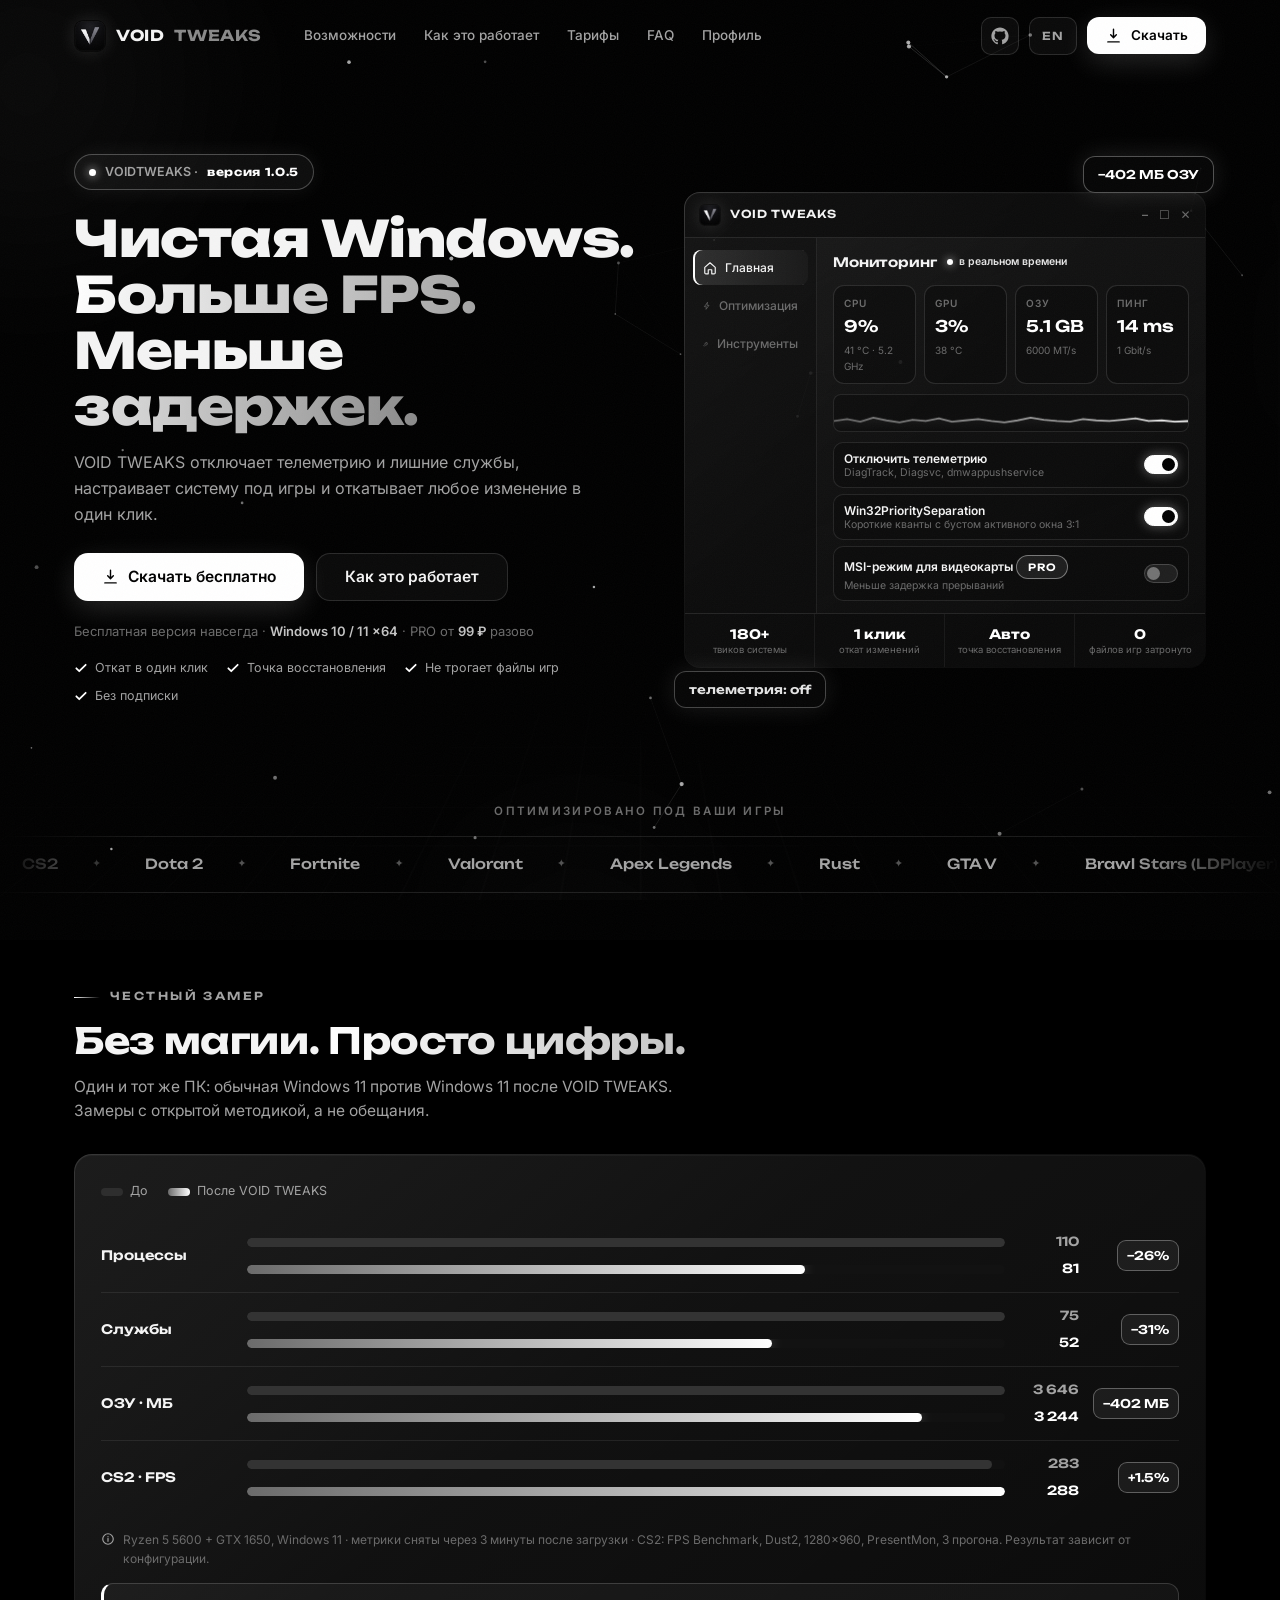
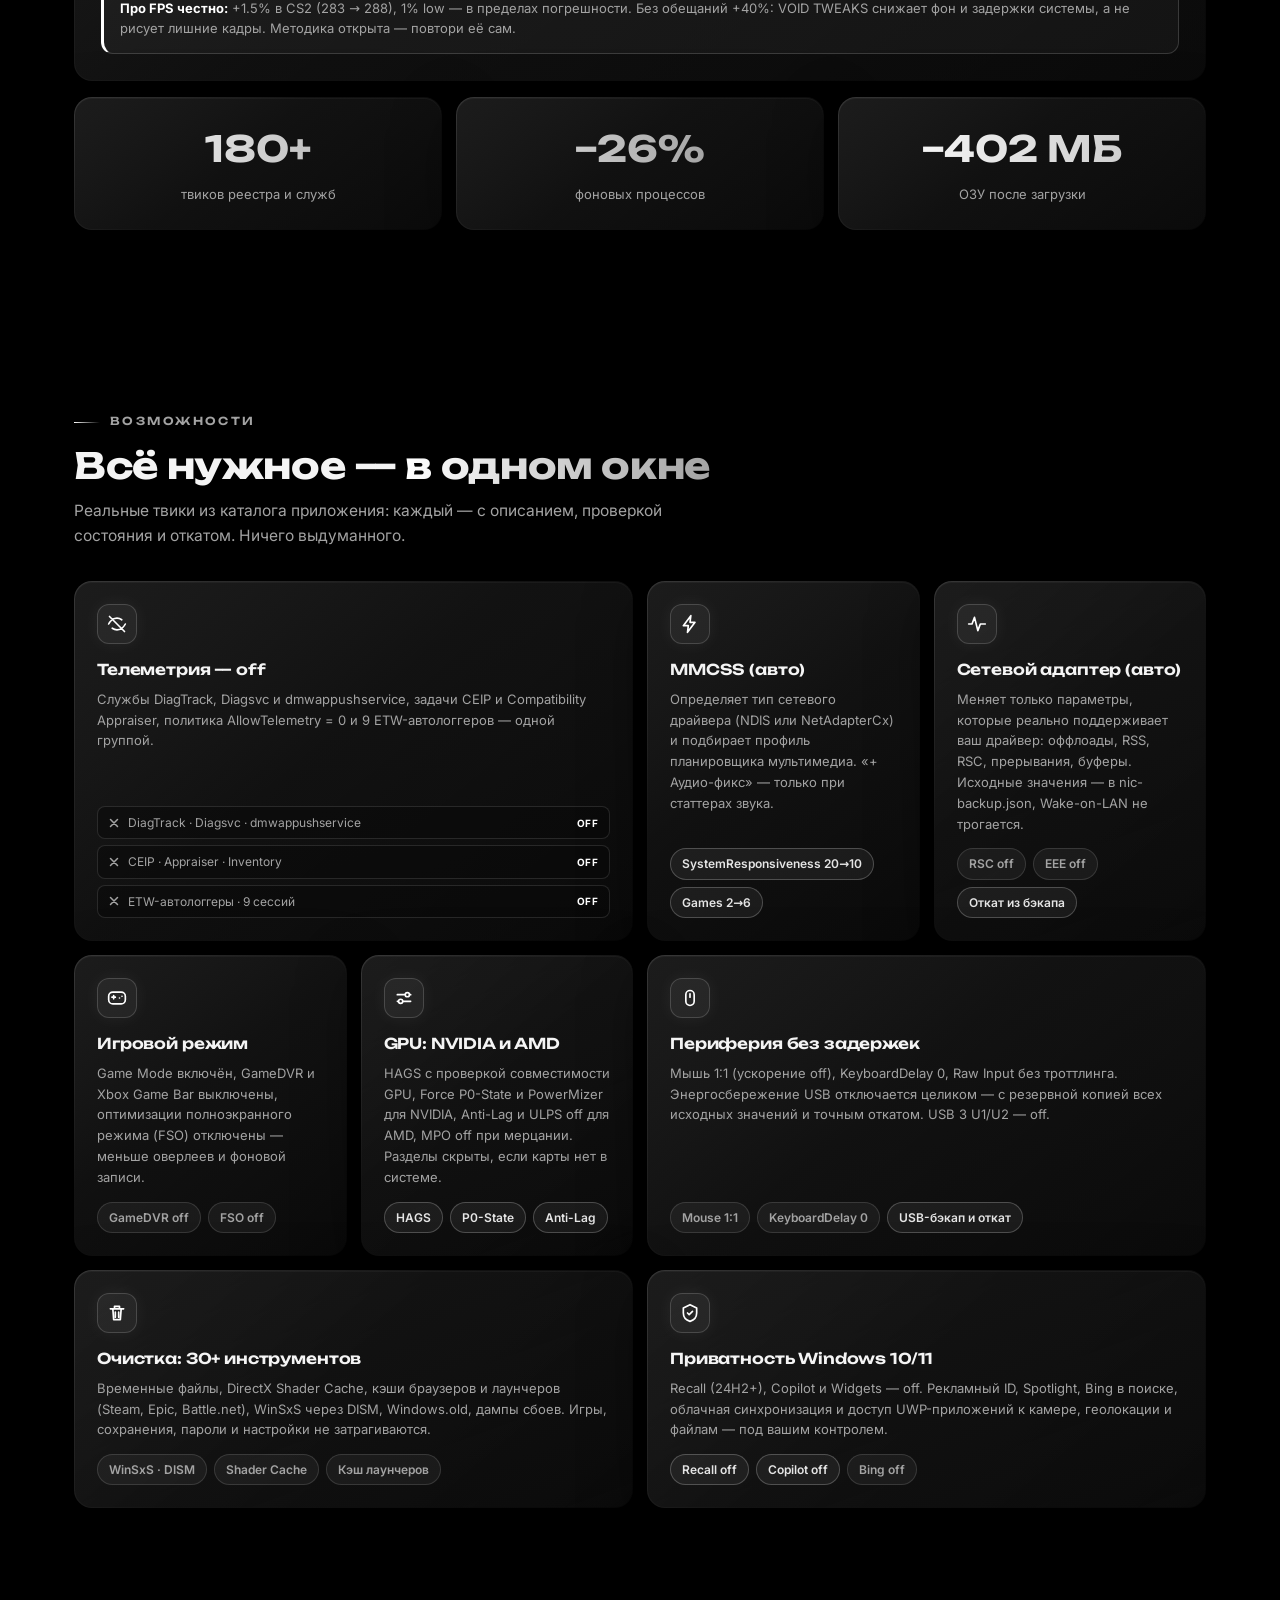
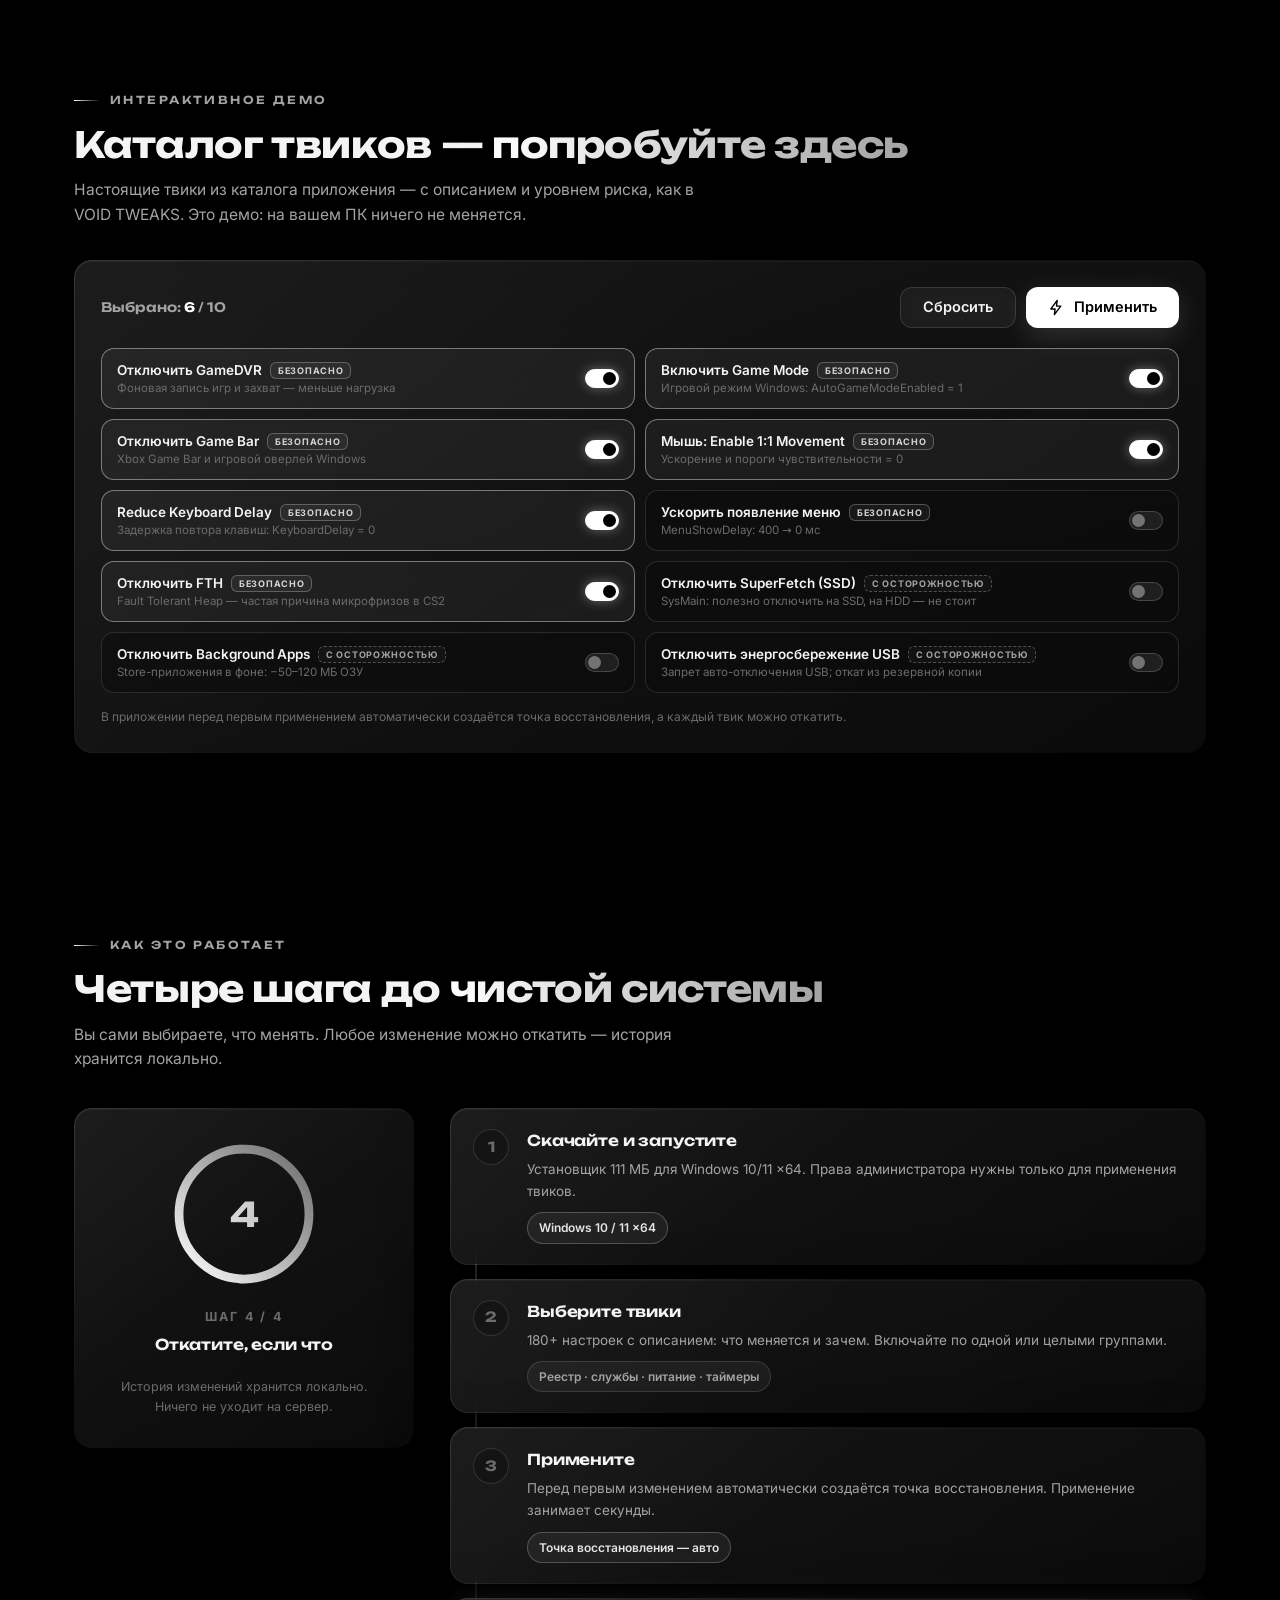
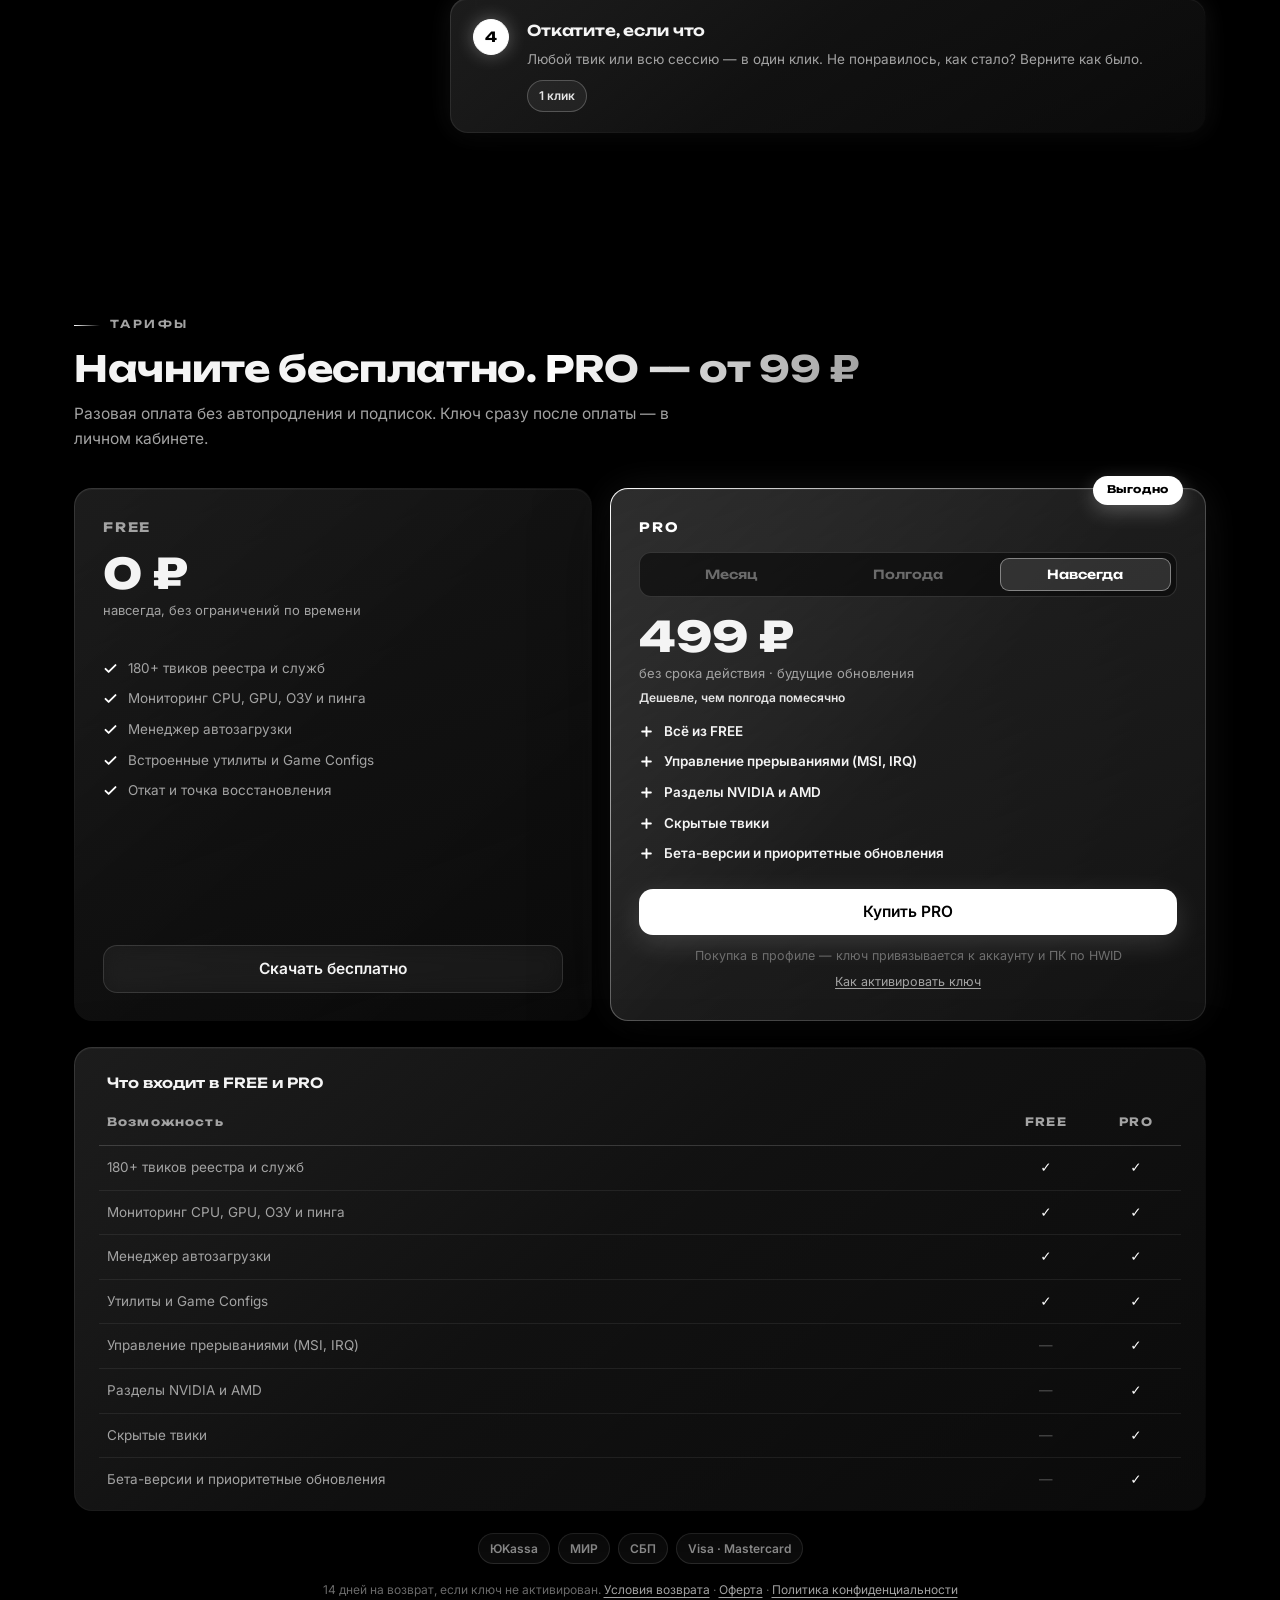
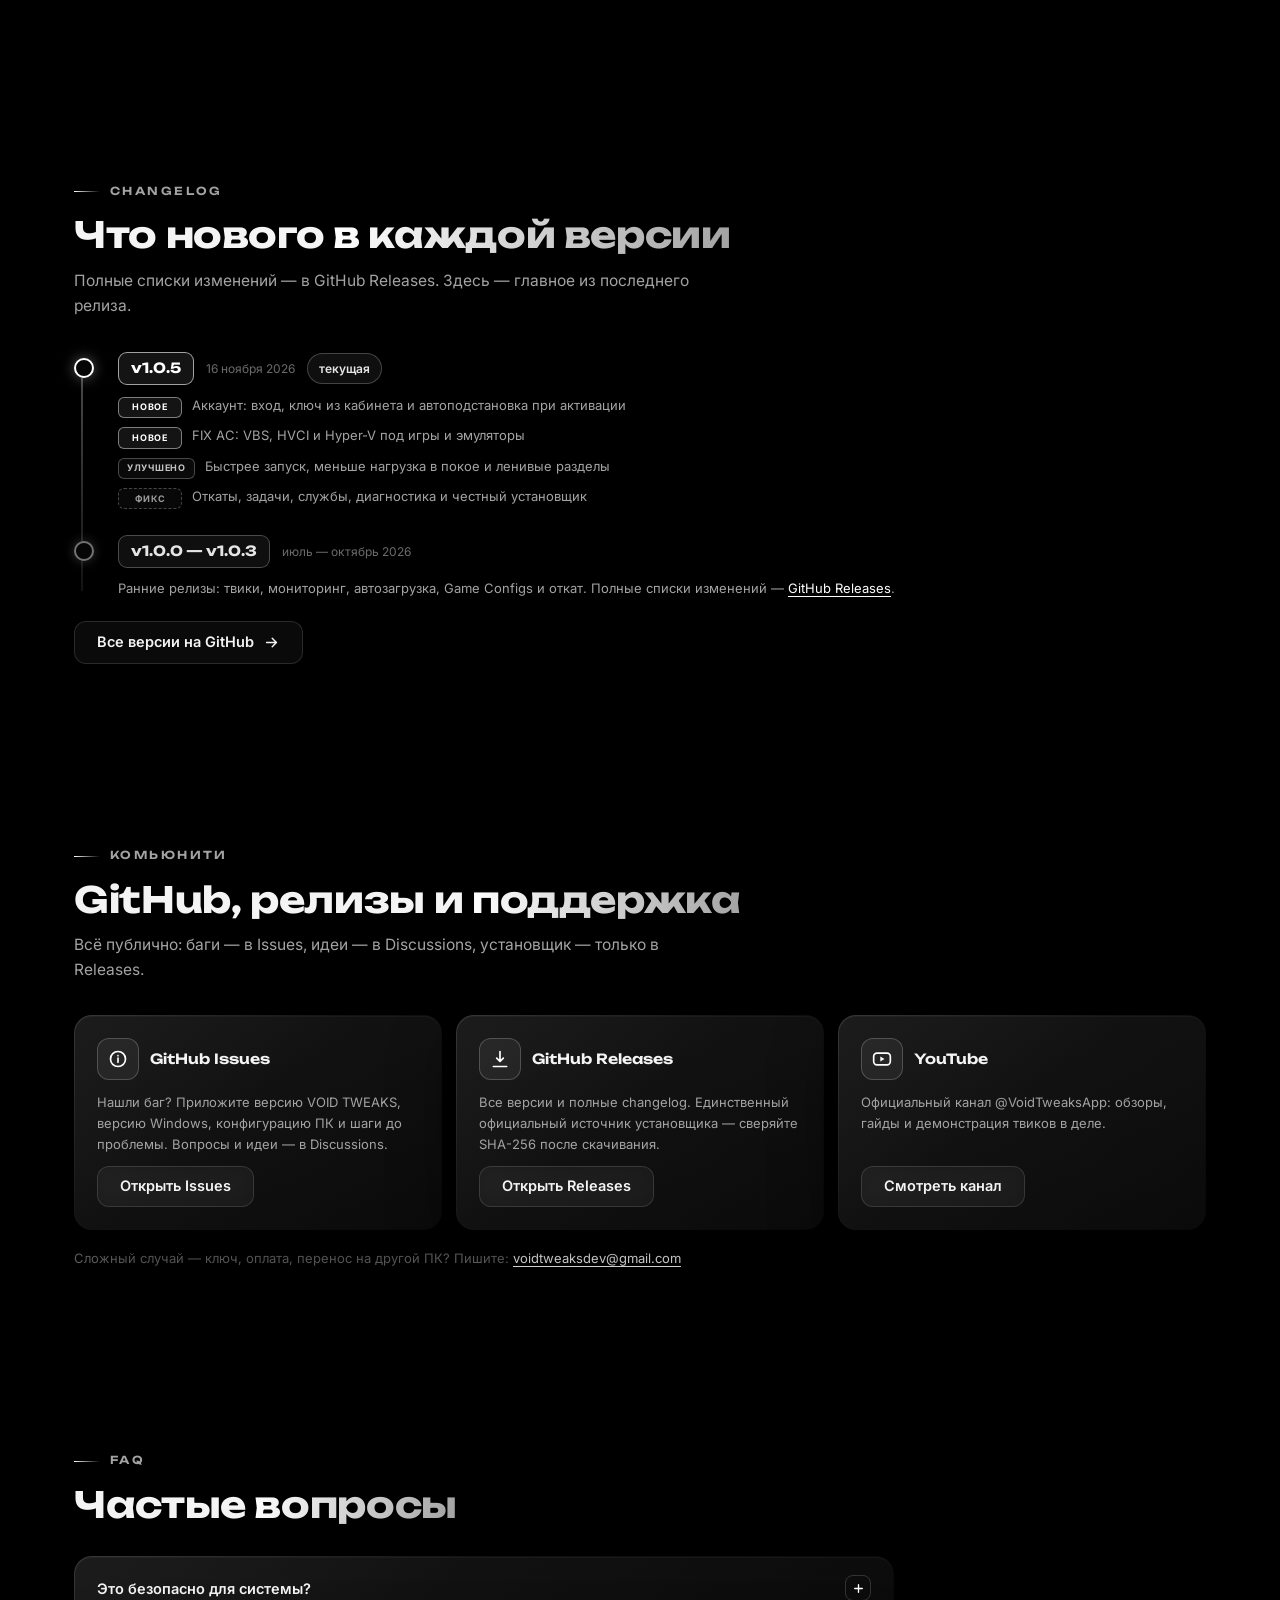
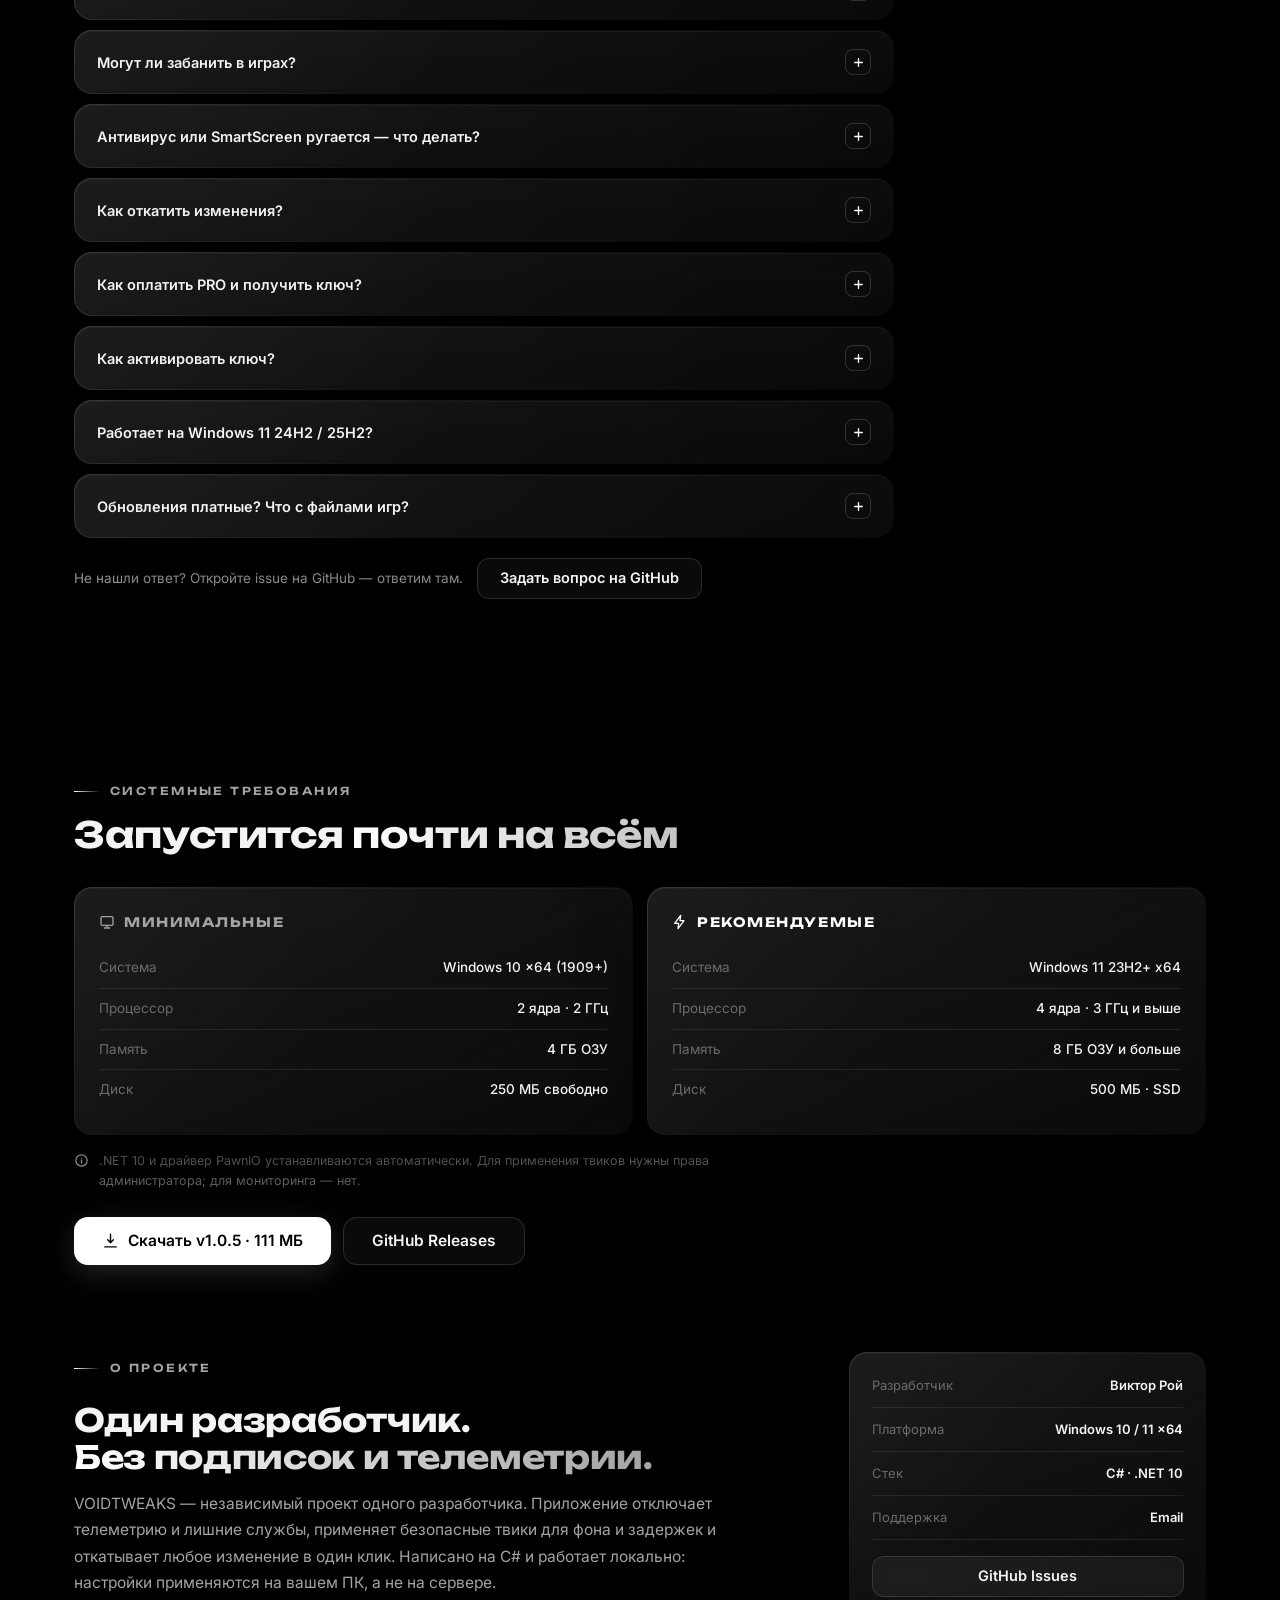
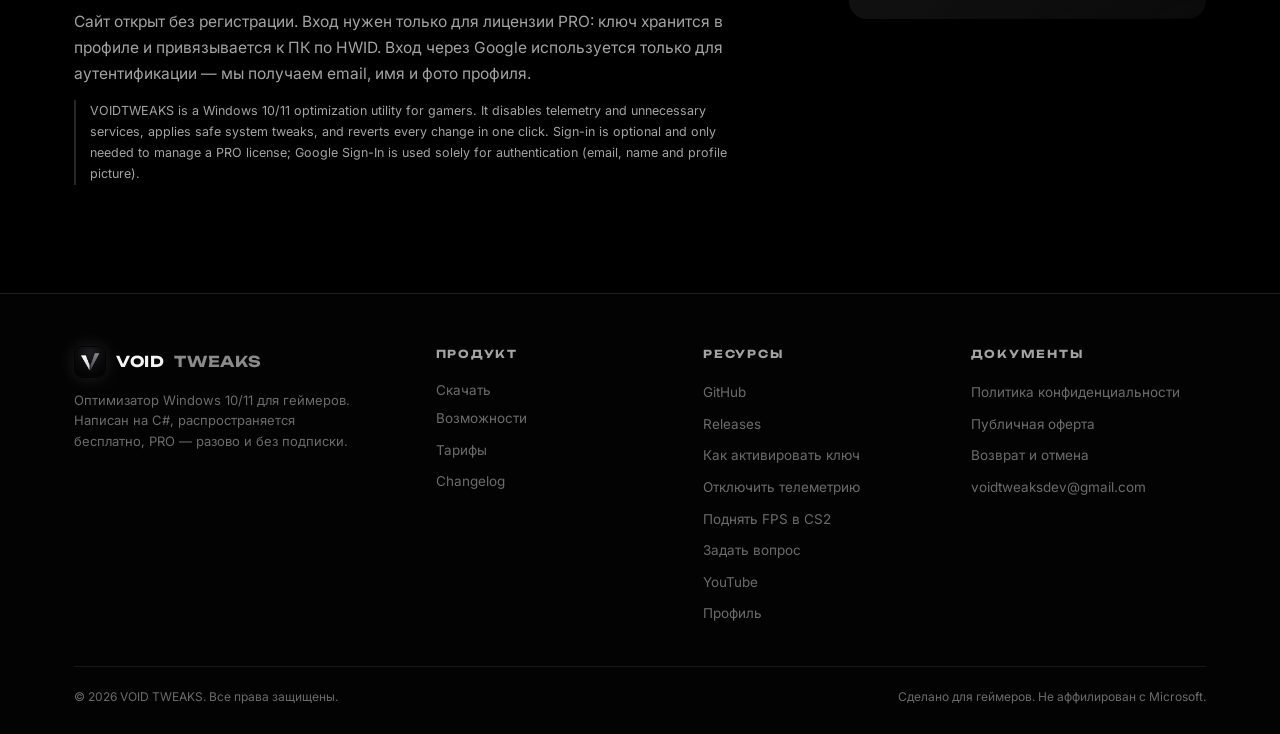
==== commit fc950eeb: "site: remove remaining Yandex and open-source claims" ====
--- a/docs/index.html
+++ b/docs/index.html
@@ -1364,8 +1364,8 @@
 <section id="community" data-zone="mono">
   <div class="wrap">
     <span class="kicker" data-reveal data-i18n="cm.kicker">Комьюнити</span>
-    <h2 data-reveal style="--d:.06s" data-i18n-html="cm.title">Код, релизы и <span class="grad">поддержка</span></h2>
-    <p class="sub" data-reveal style="--d:.12s" data-i18n="cm.sub">Всё открыто: баги — в Issues, идеи — в Discussions, установщик — только в Releases.</p>
+    <h2 data-reveal style="--d:.06s" data-i18n-html="cm.title">GitHub, релизы и <span class="grad">поддержка</span></h2>
+    <p class="sub" data-reveal style="--d:.12s" data-i18n="cm.sub">Всё публично: баги — в Issues, идеи — в Discussions, установщик — только в Releases.</p>
     <div class="rev-grid">
       <article class="rev glass spot" data-reveal>
         <div class="rev-head">
@@ -1837,8 +1837,8 @@
 "cl.v5c":["Быстрее запуск, меньше нагрузка в покое и ленивые разделы","Faster startup, lower idle load and lazy-loaded sections"],
 "cl.v5d":["Откаты, задачи, службы, диагностика и честный установщик","Rollbacks, tasks, services, diagnostics and an honest installer"],
 "cl.old":["Ранние релизы: твики, мониторинг, автозагрузка, Game Configs и откат. Полные списки изменений —","Early releases: tweaks, monitoring, startup manager, Game Configs and rollback. Full changelogs —"],
-"cm.kicker":["Комьюнити","Community"],"cm.title":["Код, релизы и <span class='grad'>поддержка</span>","Code, releases & <span class='grad'>support</span>"],
-"cm.sub":["Всё открыто: баги — в Issues, идеи — в Discussions, установщик — только в Releases.","Everything is open: bugs go to Issues, ideas to Discussions, the installer lives in Releases only."],
+"cm.kicker":["Комьюнити","Community"],"cm.title":["GitHub, релизы и <span class='grad'>поддержка</span>","GitHub, releases & <span class='grad'>support</span>"],
+"cm.sub":["Всё публично: баги — в Issues, идеи — в Discussions, установщик — только в Releases.","Public by design: bugs go to Issues, ideas to Discussions, the installer lives in Releases only."],
 "cm1.d":["Нашли баг? Приложите версию VOID TWEAKS, версию Windows, конфигурацию ПК и шаги до проблемы. Вопросы и идеи — в Discussions.","Found a bug? Include your VOID TWEAKS version, Windows version, PC specs and steps to reproduce. Questions and ideas go to Discussions."],"cm1.btn":["Открыть Issues","Open Issues"],
 "cm2.d":["Все версии и полные changelog. Единственный официальный источник установщика — сверяйте SHA-256 после скачивания.","All versions and full changelogs. The only official installer source — verify the SHA-256 after download."],"cm2.btn":["Открыть Releases","Open Releases"],
 "cm3.d":["Официальный канал @VoidTweaksApp: обзоры, гайды и демонстрация твиков в деле.","The official @VoidTweaksApp channel: overviews, guides and tweaks in action."],"cm3.btn":["Смотреть канал","Watch the channel"],
@@ -2326,7 +2326,7 @@
 Object.assign(D,{
   "acct.login":["Войти","Sign in"],"acct.register":["Создать аккаунт","Create account"],
   "acct.email":["Email","Email"],"acct.password":["Пароль","Password"],"acct.password2":["Повторите пароль","Repeat password"],
-  "acct.google":["Продолжить с Google","Continue with Google"],"acct.yandex":["Продолжить с Яндексом","Continue with Yandex"],
+  "acct.google":["Продолжить с Google","Continue with Google"],
   "acct.or":["или по почте","or use email"],
   "acct.oauthWait":["Переходим к входу…","Redirecting…"],
   "acct.oauthOff":["Этот способ входа пока не подключён. Войдите по email.","This sign-in method is not configured yet. Use email."],
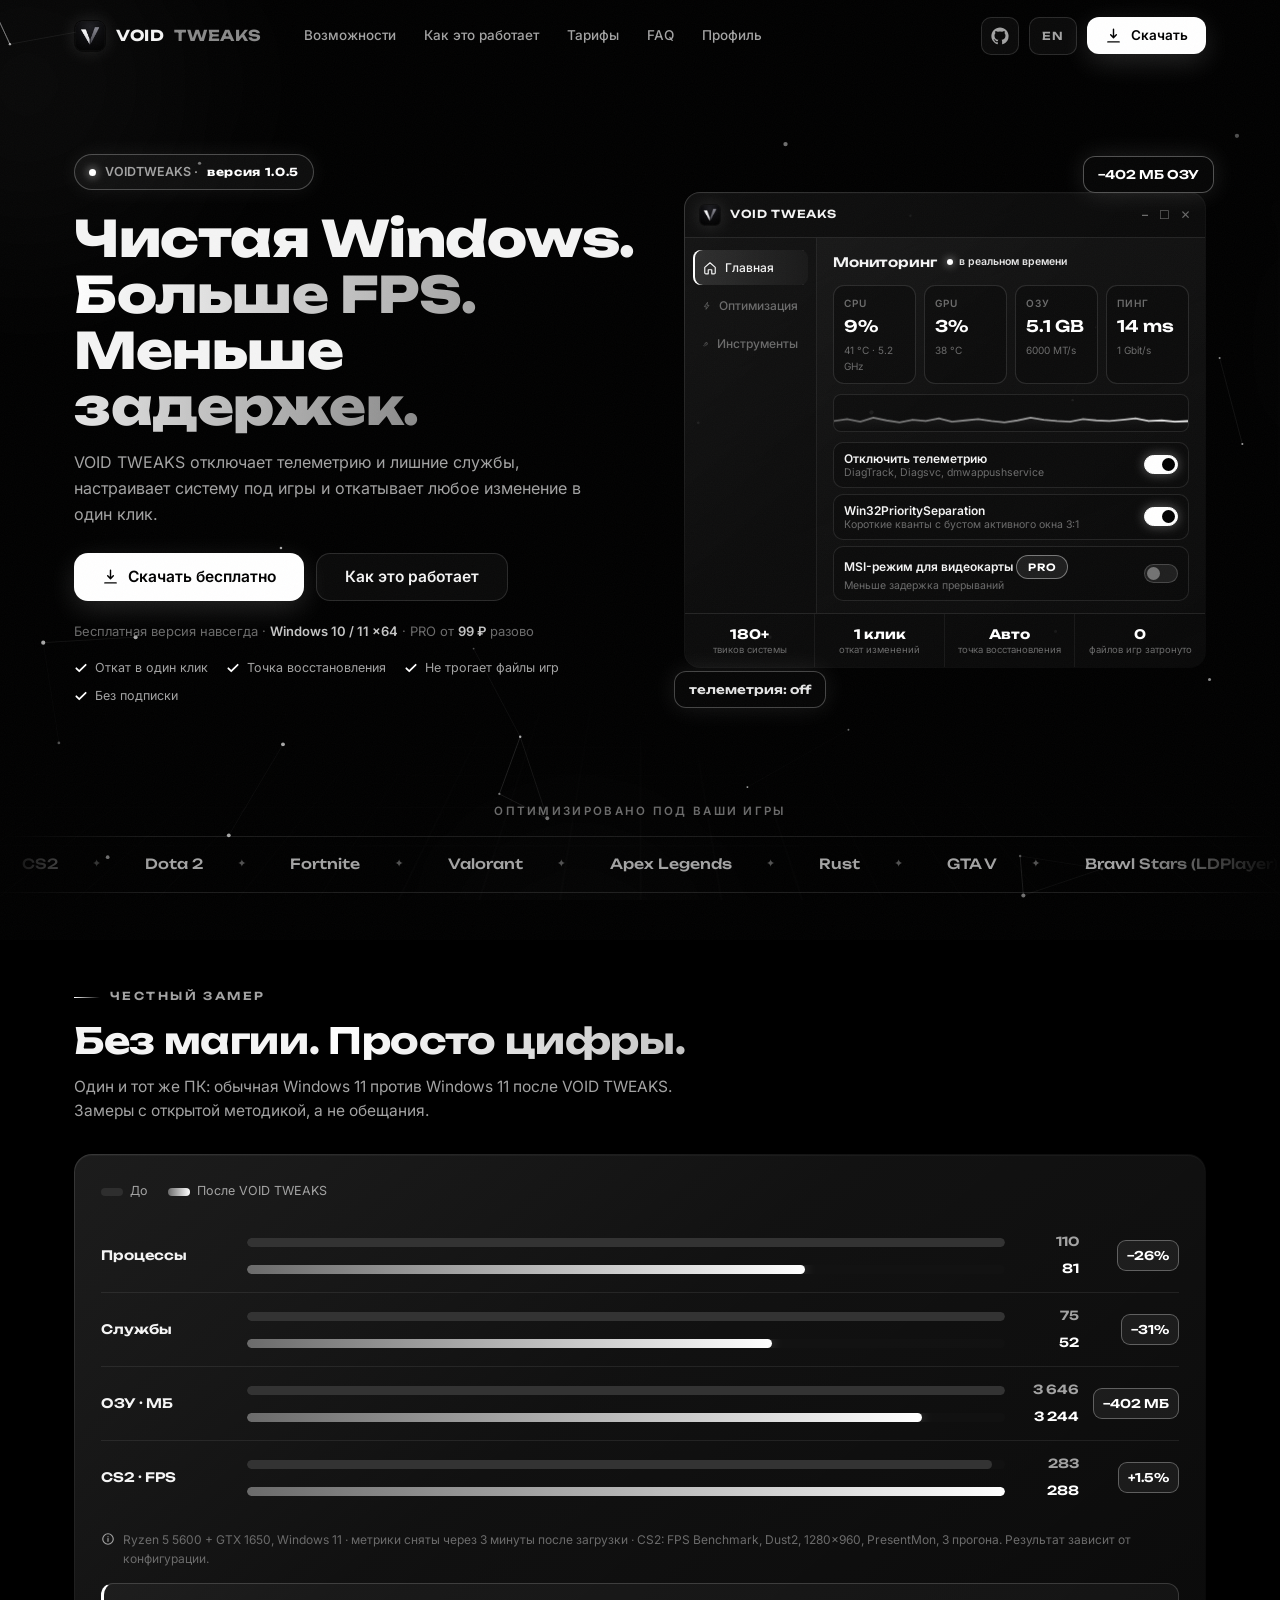
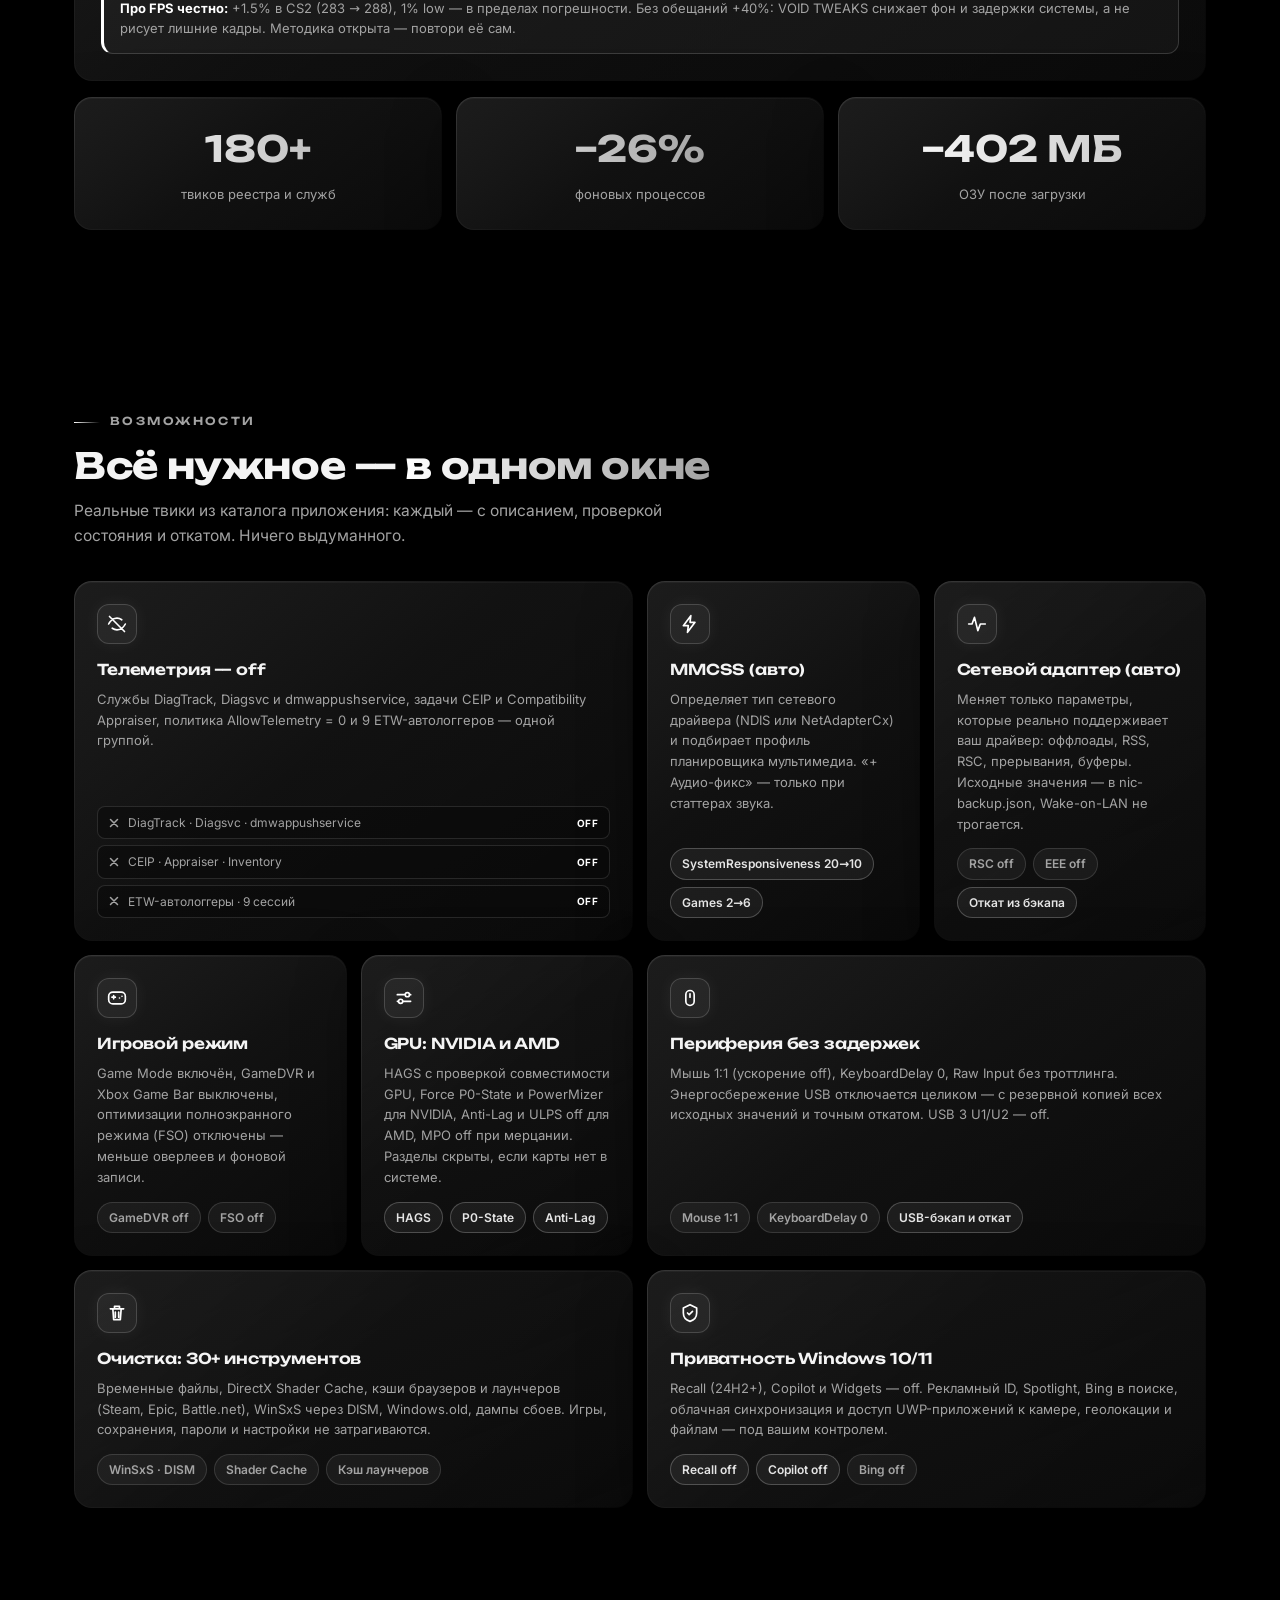
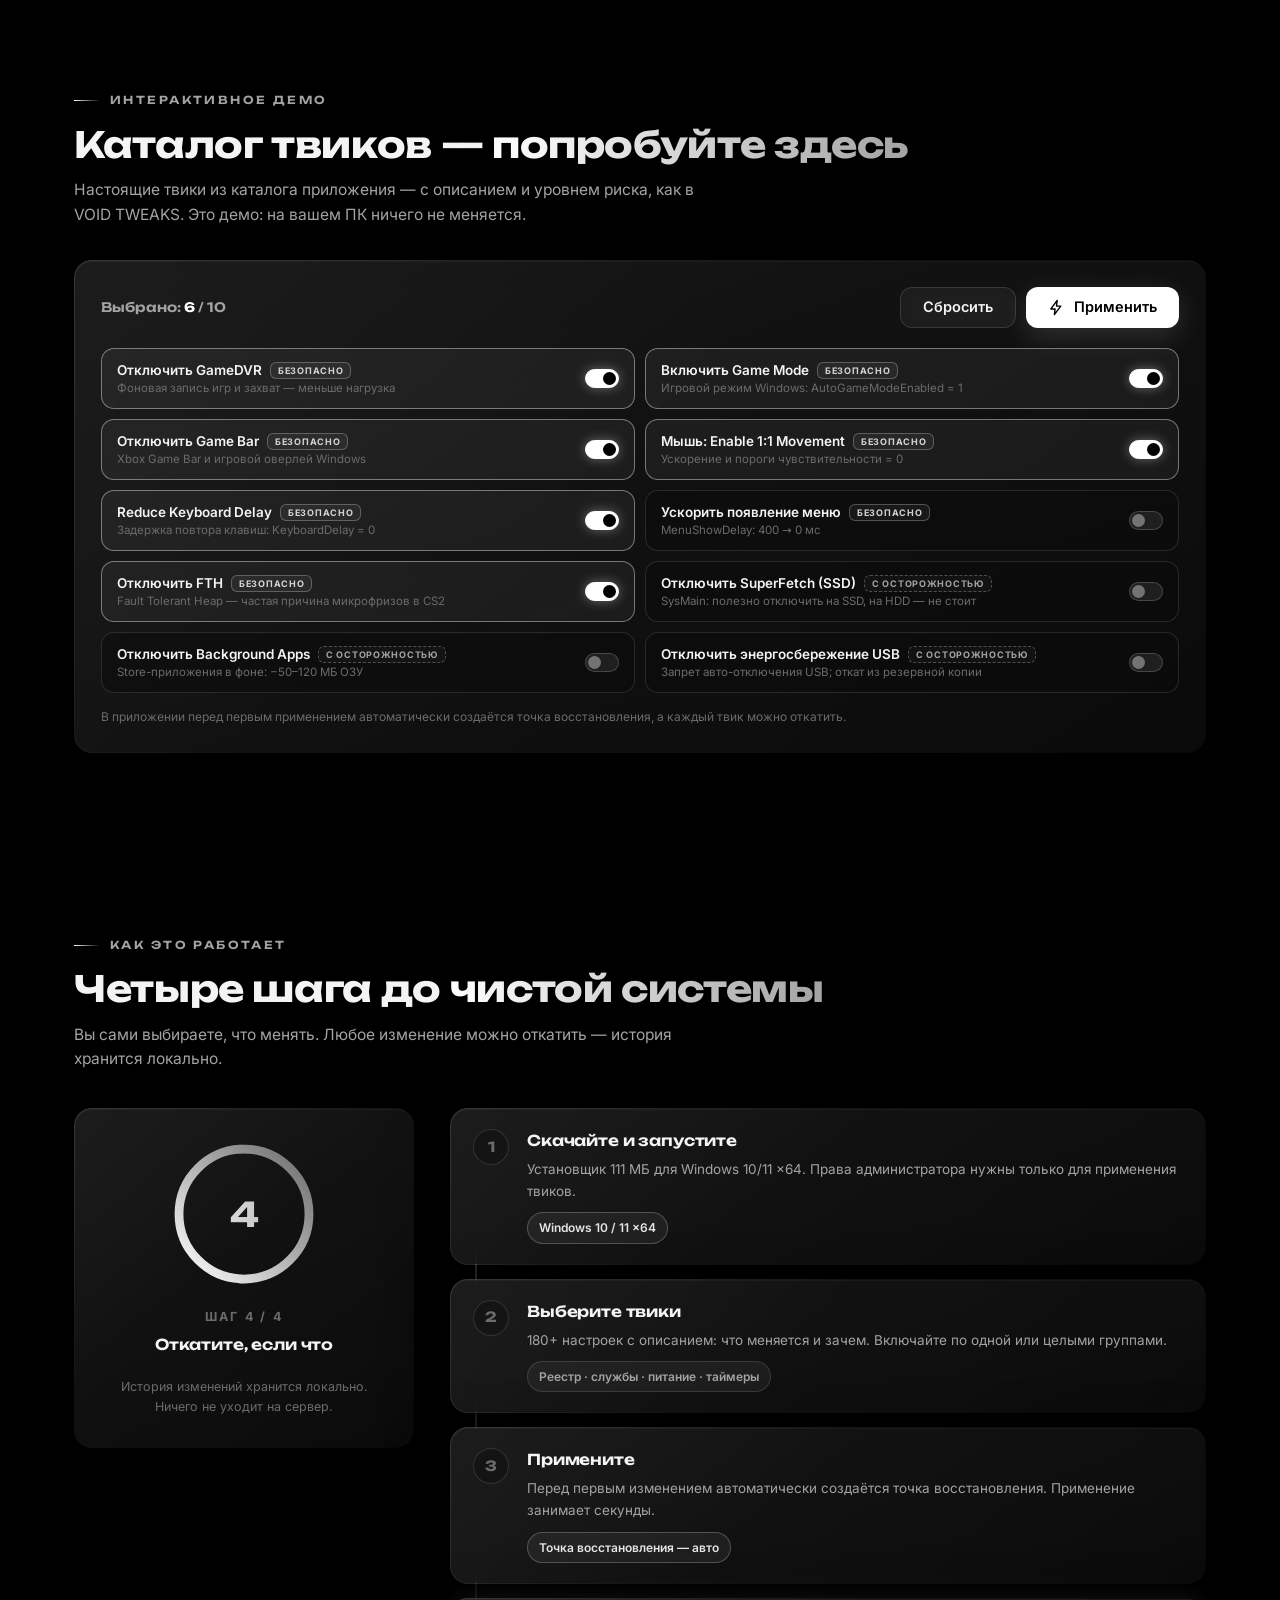
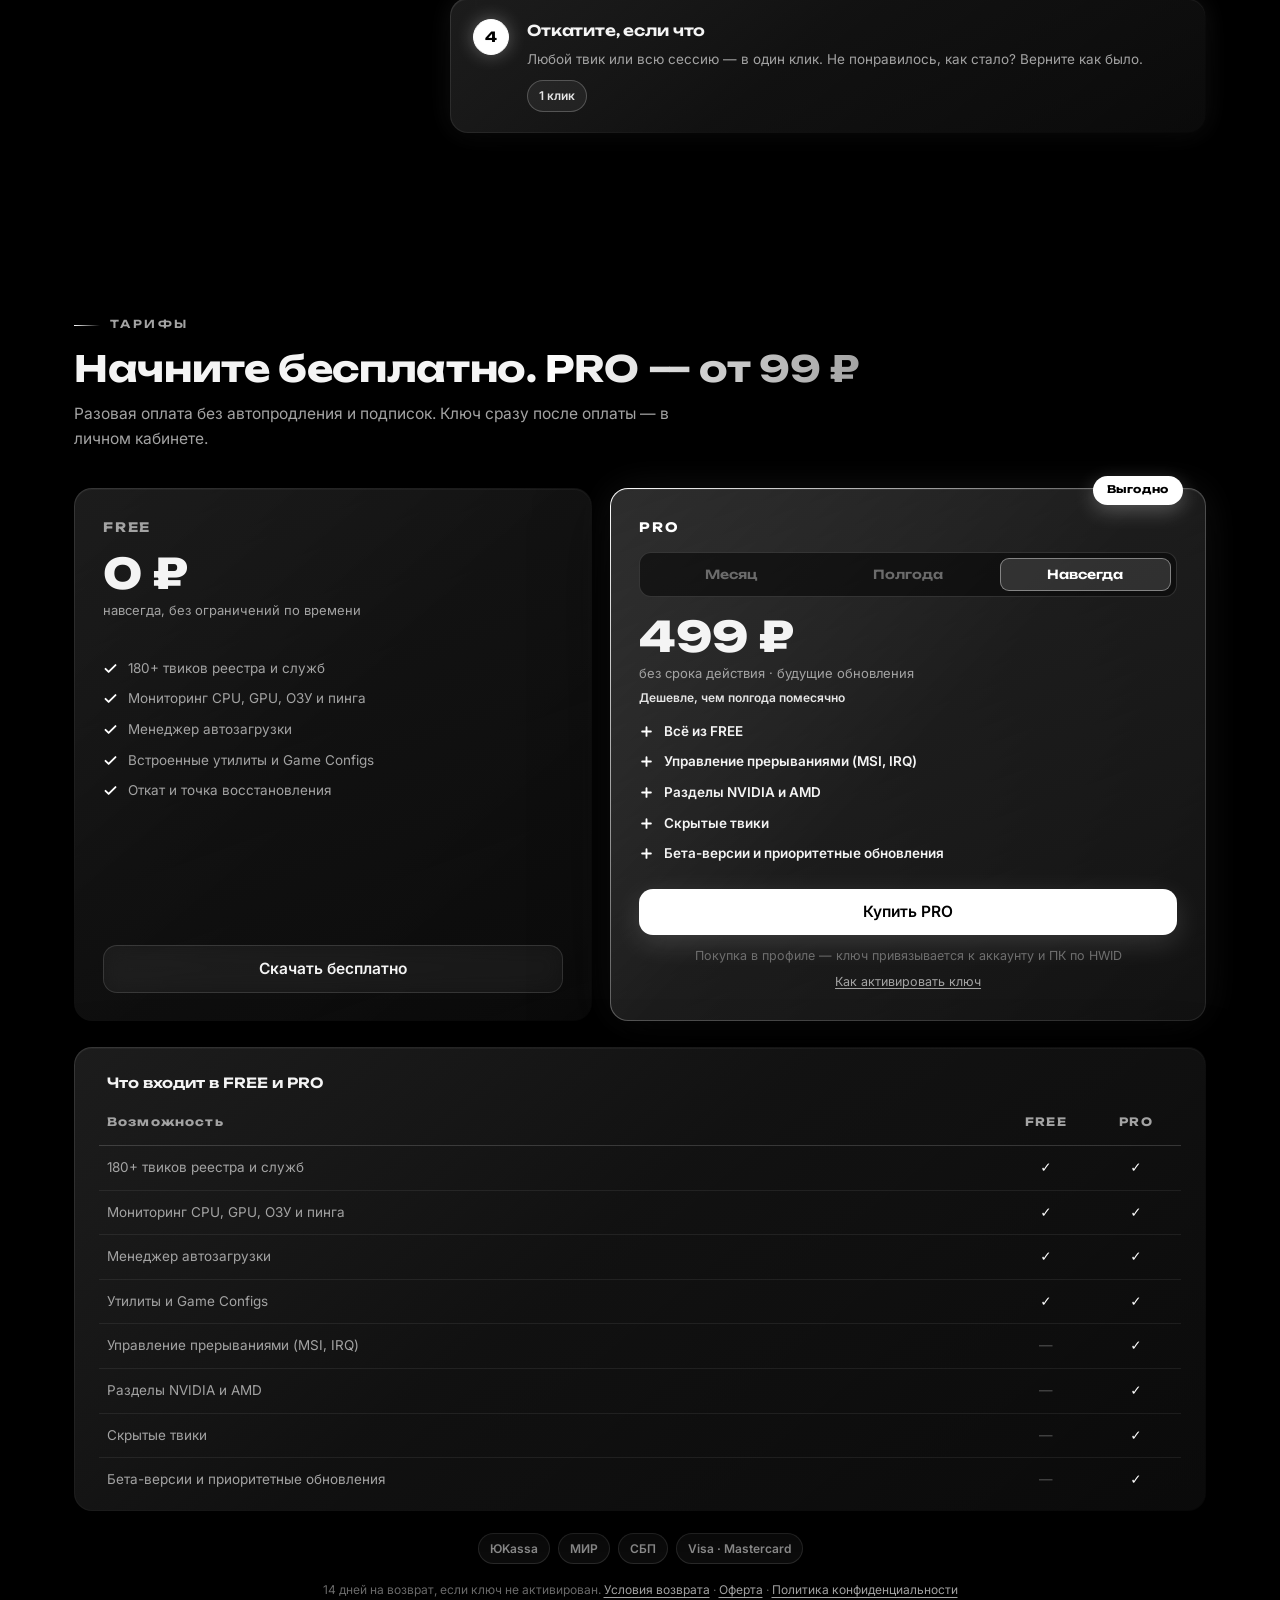
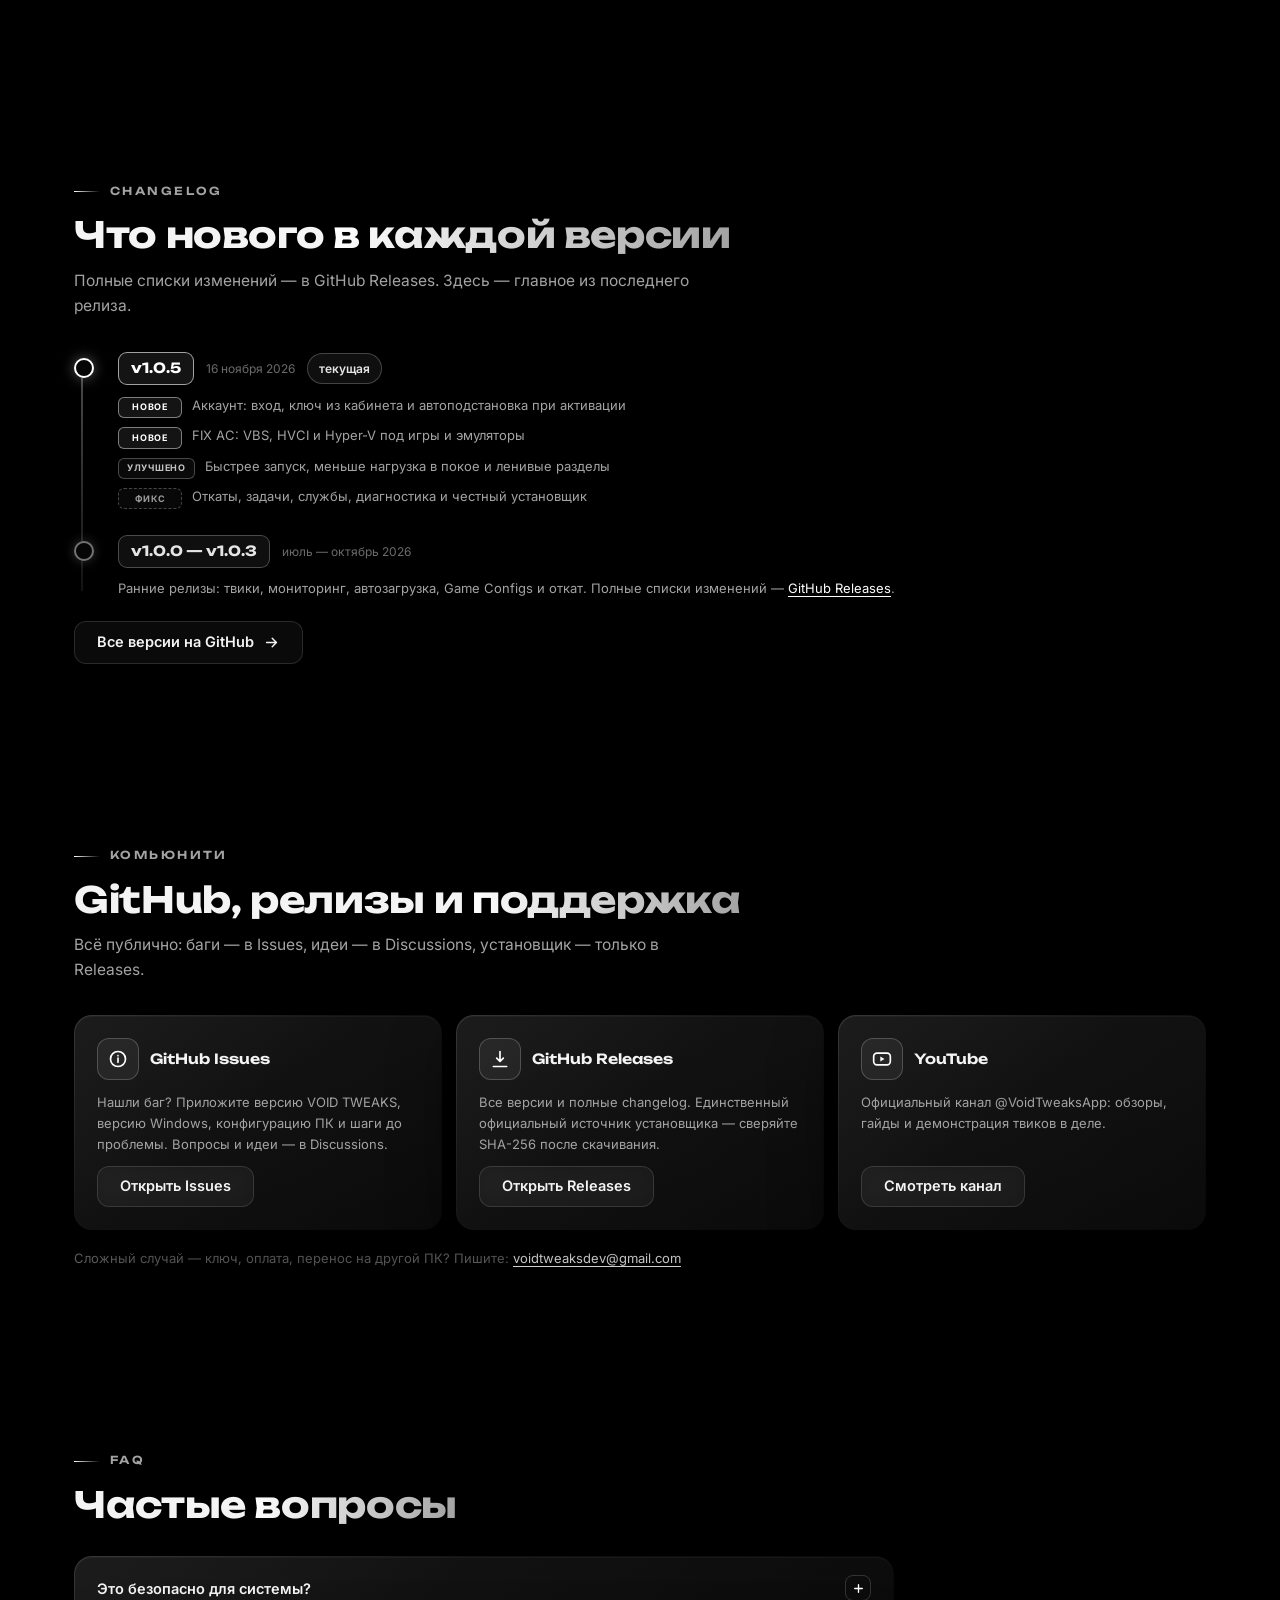
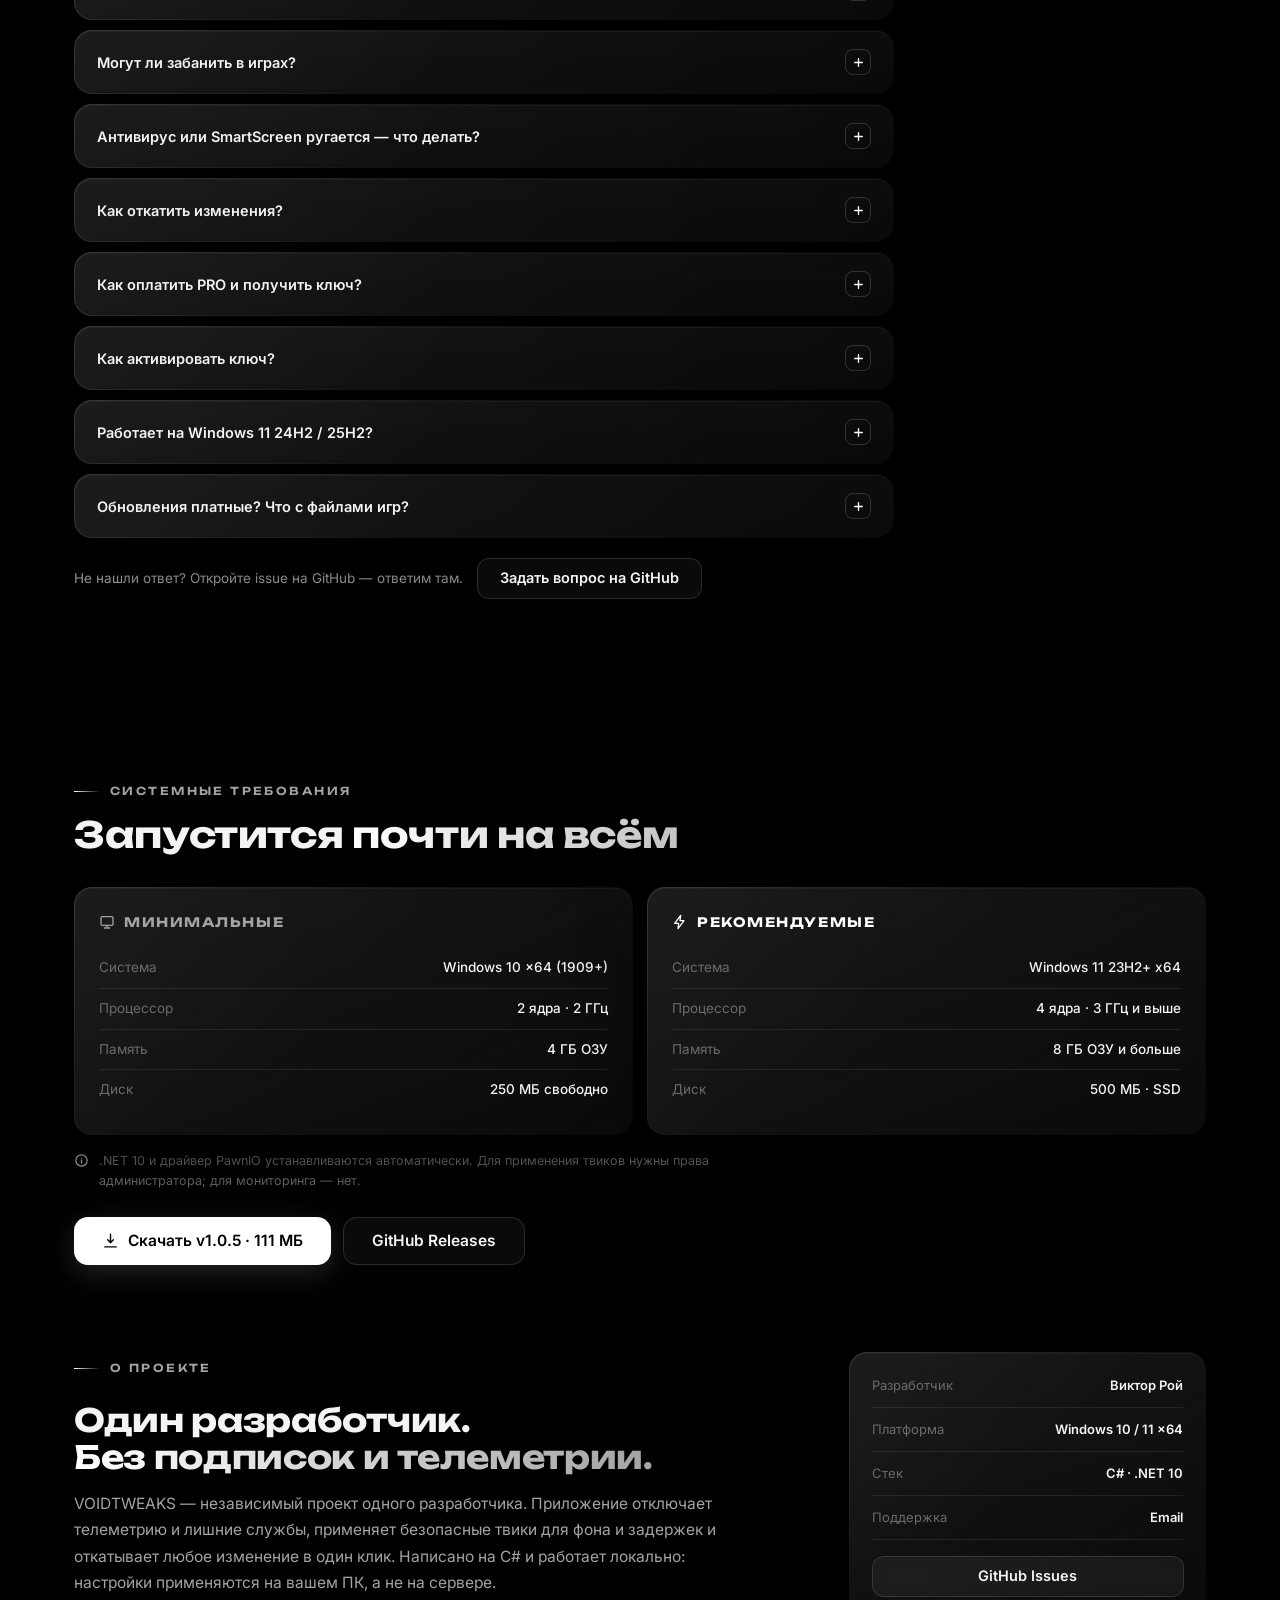
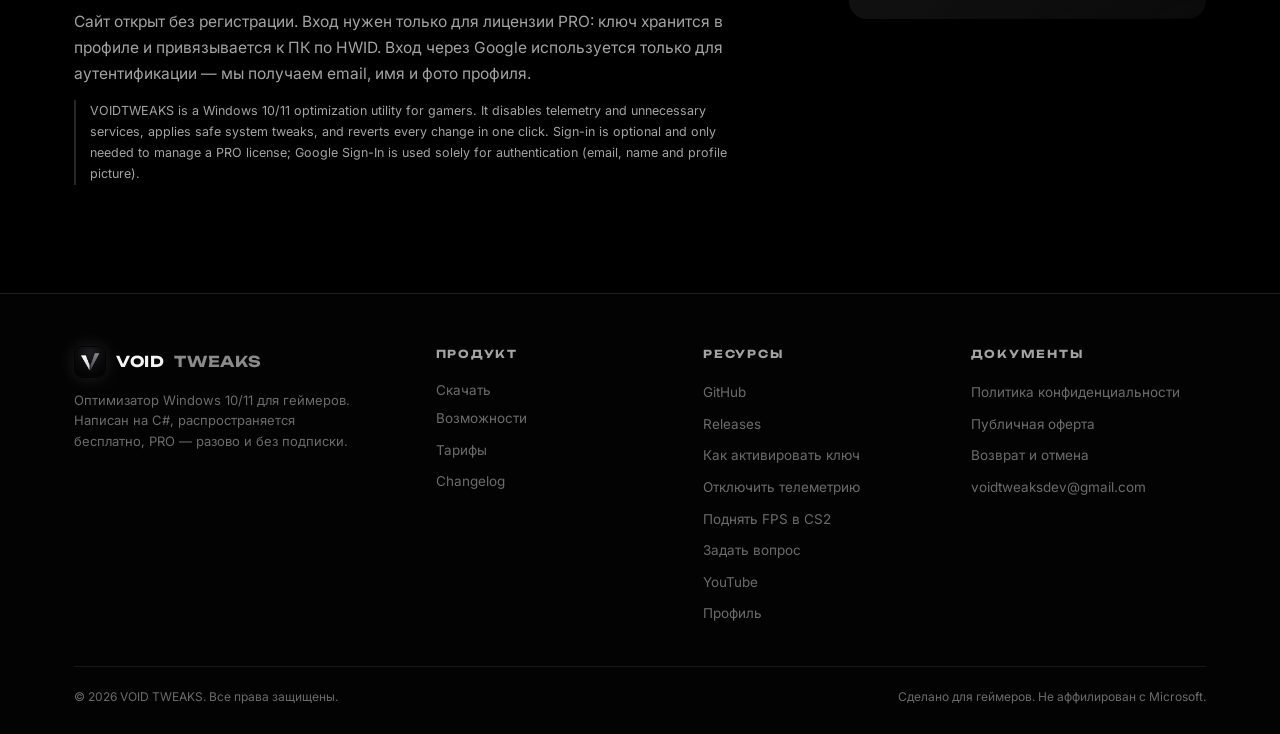
==== commit e0ec7da5: "site: translate About section and payment labels for EN" ====
--- a/docs/index.html
+++ b/docs/index.html
@@ -514,6 +514,7 @@
 .about-copy p{color:var(--t2);line-height:1.7;max-width:680px}
 .about-copy p+p{margin-top:12px}
 .about-en{font-size:12.5px;color:var(--t3);border-left:2px solid rgba(255,255,255,.15);padding-left:14px;margin-top:18px;line-height:1.6}
+html[lang="en"] .about-en{display:none}
 .about-card{padding:22px}
 .about-row{display:flex;justify-content:space-between;gap:14px;padding:11px 0;border-bottom:1px solid rgba(255,255,255,.08);font-size:13px}
 .about-row:first-child{padding-top:0}
@@ -1318,7 +1319,7 @@
     </div>
 
     <div class="pay-row" data-reveal>
-      <span class="chip">ЮKassa</span><span class="chip">МИР</span><span class="chip">СБП</span><span class="chip">Visa · Mastercard</span>
+      <span class="chip" data-i18n="pay.yk">ЮKassa</span><span class="chip" data-i18n="pay.mir">МИР</span><span class="chip" data-i18n="pay.sbp">СБП</span><span class="chip">Visa · Mastercard</span>
     </div>
     <p class="fineprint" data-reveal>
       <span data-i18n="pr.refund">14 дней на возврат, если ключ не активирован.</span>
@@ -1486,17 +1487,17 @@
   <div class="wrap">
     <div class="about-grid">
       <div class="about-copy">
-        <span class="kicker">О проекте</span>
-        <h2 id="about-title" style="font-size:clamp(22px,3vw,32px);letter-spacing:-.01em;margin:10px 0 14px">Один разработчик.<br><span class="grad">Без подписок и телеметрии.</span></h2>
-        <p>VOIDTWEAKS — независимый проект одного разработчика. Приложение отключает телеметрию и лишние службы, применяет безопасные твики для фона и задержек и откатывает любое изменение в один клик. Написано на C# и работает локально: настройки применяются на вашем ПК, а не на сервере.</p>
-        <p>Сайт открыт без регистрации. Вход нужен только для лицензии PRO: ключ хранится в профиле и привязывается к ПК по HWID. Вход через Google используется только для аутентификации — мы получаем email, имя и фото профиля.</p>
+        <span class="kicker" data-i18n="ab.kicker">О проекте</span>
+        <h2 id="about-title" style="font-size:clamp(22px,3vw,32px);letter-spacing:-.01em;margin:10px 0 14px" data-i18n-html="ab.title">Один разработчик.<br><span class="grad">Без подписок и телеметрии.</span></h2>
+        <p data-i18n="ab.p1">VOIDTWEAKS — независимый проект одного разработчика. Приложение отключает телеметрию и лишние службы, применяет безопасные твики для фона и задержек и откатывает любое изменение в один клик. Написано на C# и работает локально: настройки применяются на вашем ПК, а не на сервере.</p>
+        <p data-i18n="ab.p2">Сайт открыт без регистрации. Вход нужен только для лицензии PRO: ключ хранится в профиле и привязывается к ПК по HWID. Вход через Google используется только для аутентификации — мы получаем email, имя и фото профиля.</p>
         <p class="about-en" lang="en">VOIDTWEAKS is a Windows 10/11 optimization utility for gamers. It disables telemetry and unnecessary services, applies safe system tweaks, and reverts every change in one click. Sign-in is optional and only needed to manage a PRO license; Google Sign-In is used solely for authentication (email, name and profile picture).</p>
       </div>
       <aside class="about-card glass">
-        <div class="about-row"><span>Разработчик</span><b>Виктор Рой</b></div>
-        <div class="about-row"><span>Платформа</span><b>Windows 10 / 11 x64</b></div>
-        <div class="about-row"><span>Стек</span><b>C# · .NET 10</b></div>
-        <div class="about-row"><span>Поддержка</span><b><a href="mailto:voidtweaksdev@gmail.com">Email</a></b></div>
+        <div class="about-row"><span data-i18n="ab.dev">Разработчик</span><b data-i18n="ab.author">Виктор Рой</b></div>
+        <div class="about-row"><span data-i18n="ab.platform">Платформа</span><b>Windows 10 / 11 x64</b></div>
+        <div class="about-row"><span data-i18n="ab.stack">Стек</span><b>C# · .NET 10</b></div>
+        <div class="about-row"><span data-i18n="ab.support">Поддержка</span><b><a href="mailto:voidtweaksdev@gmail.com">Email</a></b></div>
         <a class="btn btn-g" href="https://github.com/voidtweaksapp/voidtweaks/issues" target="_blank" rel="noopener">GitHub Issues</a>
       </aside>
     </div>
@@ -2391,7 +2392,14 @@
   "ord.netErr":["Не удалось связаться с сервером оплаты. Проверьте интернет.","Cannot reach the payment server. Check your connection."],
   "ord.key":["Ваш ключ","Your key"],"ord.copy":["Скопировать ключ","Copy key"],
   "ord.copied":["Скопировано ✓","Copied ✓"],"ord.account":["Мои ключи","My keys"],
-  "ord.retry":["Проверить снова","Check again"],"ord.close":["Закрыть","Close"]
+  "ord.retry":["Проверить снова","Check again"],"ord.close":["Закрыть","Close"],
+  "ab.kicker":["О проекте","About"],
+  "ab.title":["Один разработчик.<br><span class='grad'>Без подписок и телеметрии.</span>","One developer.<br><span class='grad'>No subscriptions, no telemetry.</span>"],
+  "ab.p1":["VOIDTWEAKS — независимый проект одного разработчика. Приложение отключает телеметрию и лишние службы, применяет безопасные твики для фона и задержек и откатывает любое изменение в один клик. Написано на C# и работает локально: настройки применяются на вашем ПК, а не на сервере.","VOIDTWEAKS is an independent one-developer project. The app disables telemetry and unnecessary services, applies safe background and latency tweaks, and reverts any change in one click. It is written in C# and runs locally: tweaks are applied on your PC, not on a server."],
+  "ab.p2":["Сайт открыт без регистрации. Вход нужен только для лицензии PRO: ключ хранится в профиле и привязывается к ПК по HWID. Вход через Google используется только для аутентификации — мы получаем email, имя и фото профиля.","The site is open without registration. Sign-in is only needed for a PRO license: the key is stored in your profile and bound to your PC by HWID. Google Sign-In is used solely for authentication — we receive your email, name and profile picture."],
+  "ab.dev":["Разработчик","Developer"],"ab.platform":["Платформа","Platform"],
+  "ab.stack":["Стек","Stack"],"ab.support":["Поддержка","Support"],"ab.author":["Виктор Рой","Viktor Roy"],
+  "pay.yk":["ЮKassa","YooKassa"],"pay.mir":["МИР","MIR"],"pay.sbp":["СБП","SBP"]
 });
 
 function payEsc(s){return String(s==null?'':s).replace(/[&<>"']/g,function(c){return {'&':'&amp;','<':'&lt;','>':'&gt;','"':'&quot;',"'":'&#39;'}[c]})}
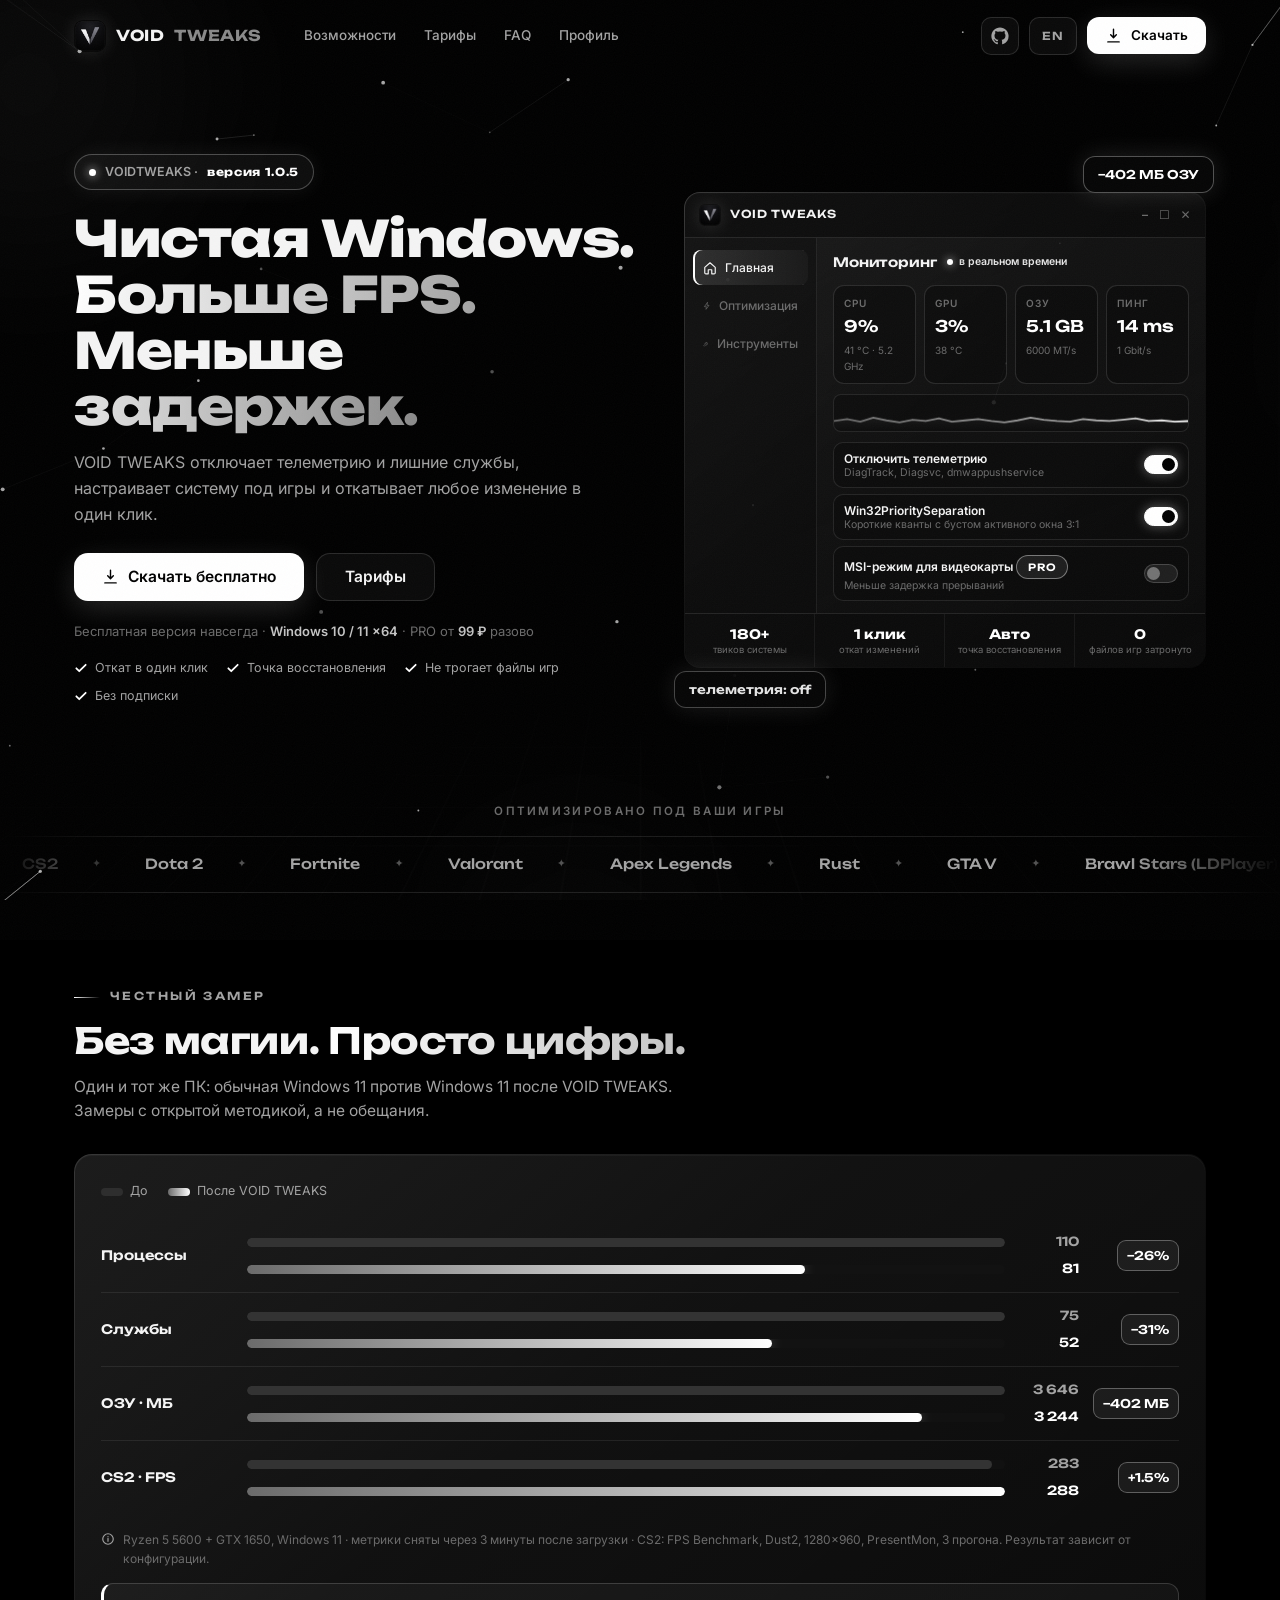
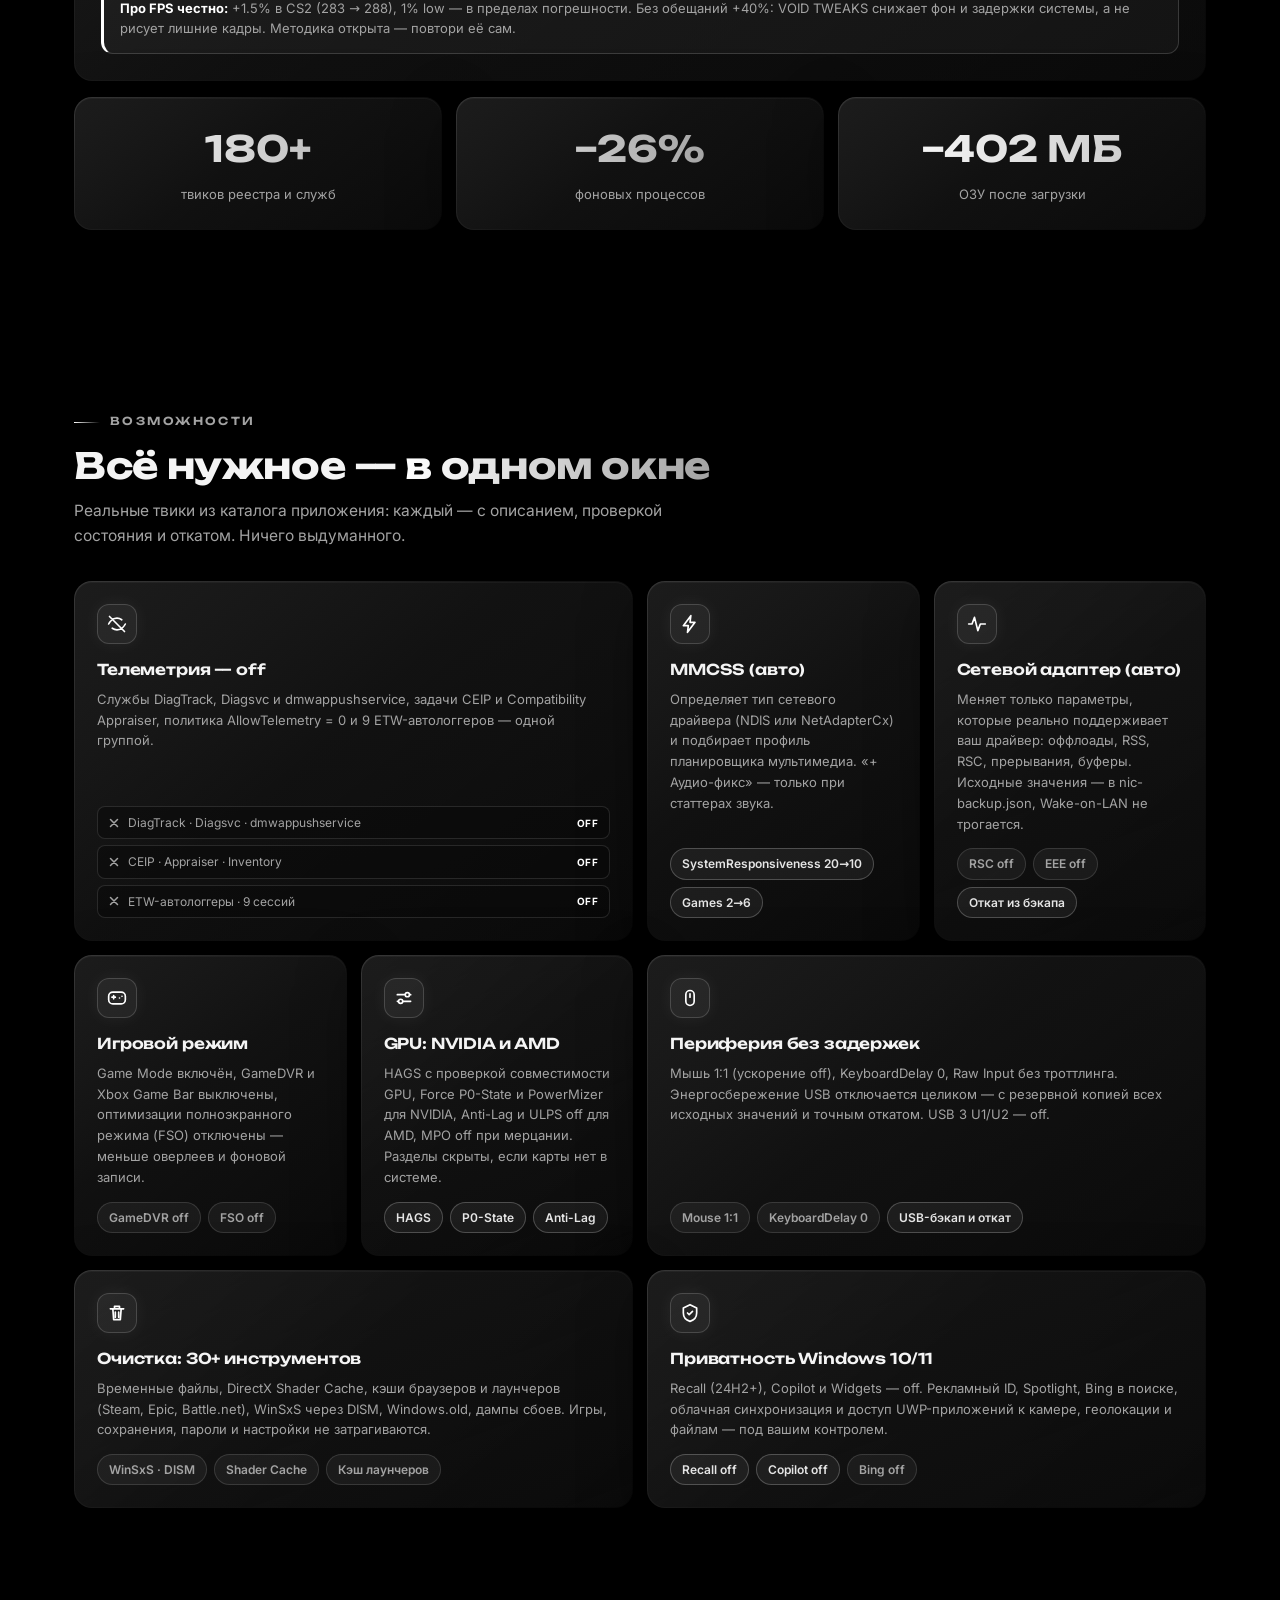
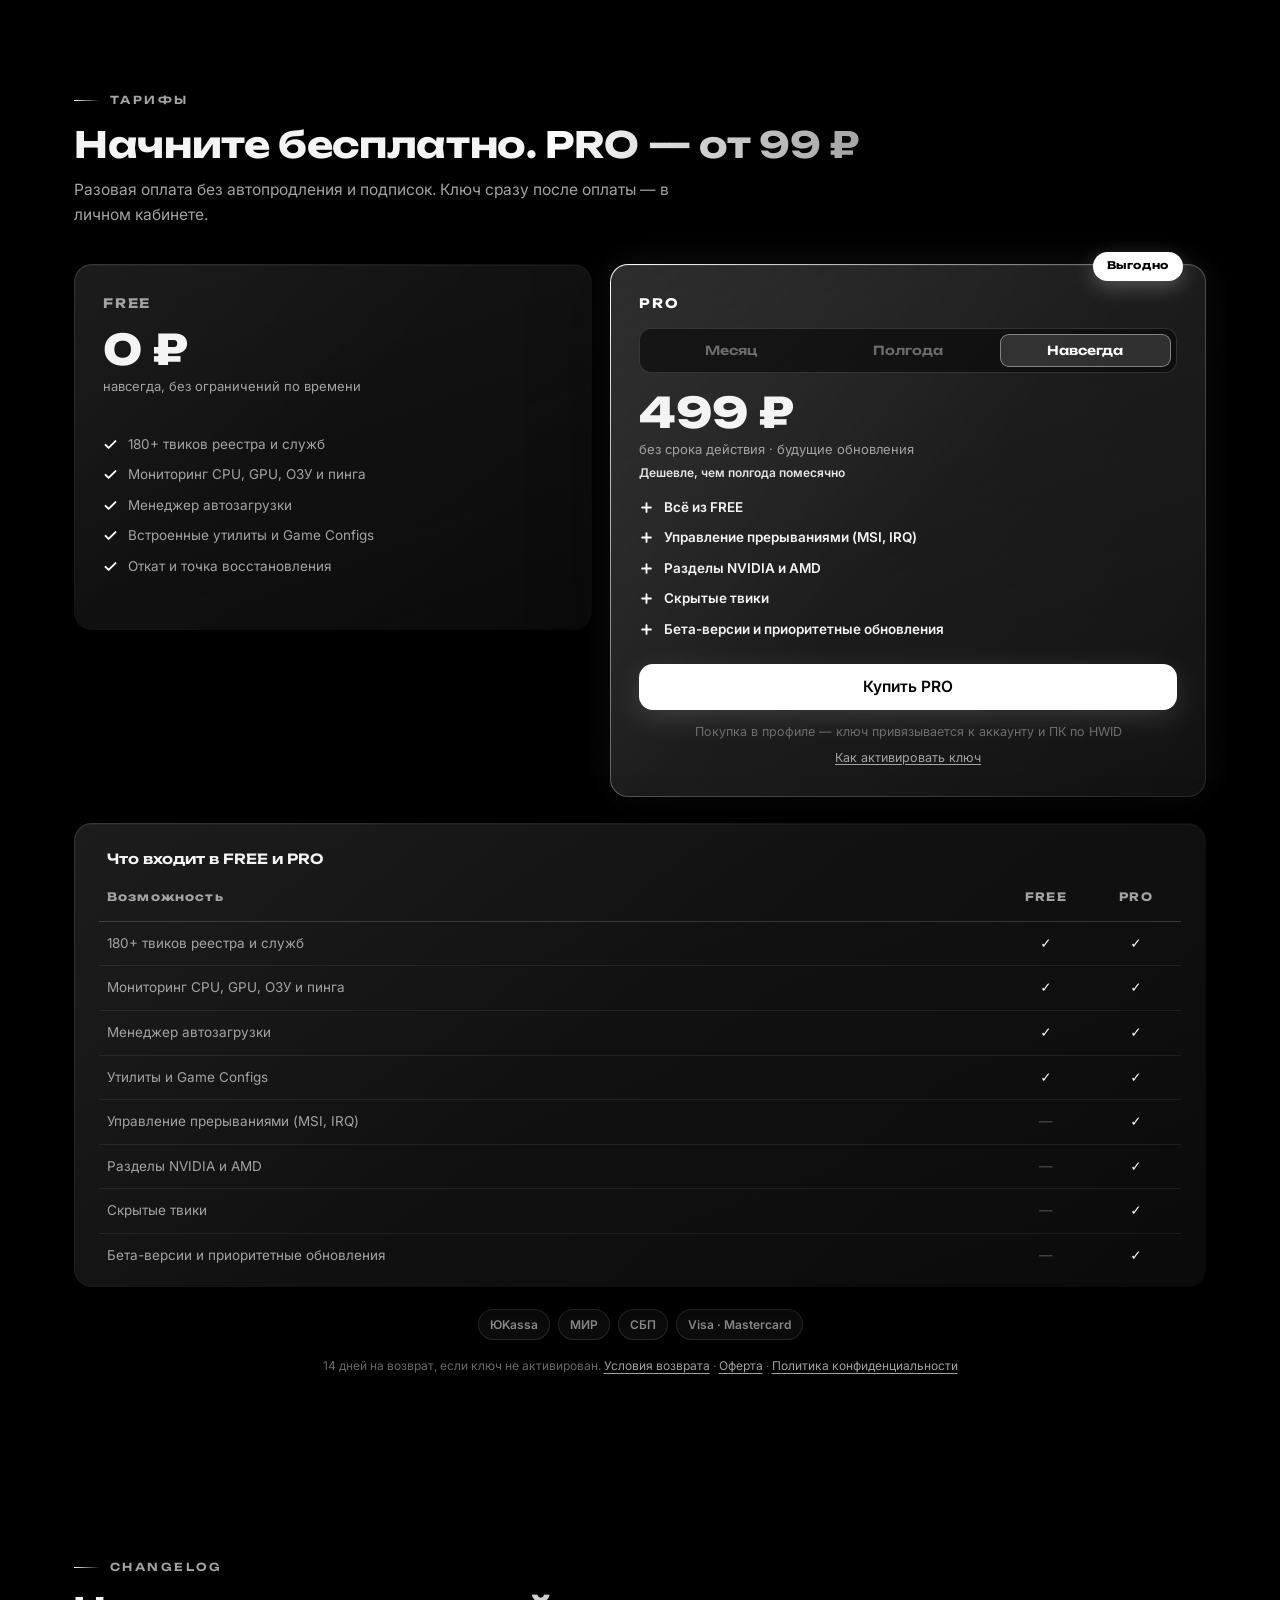
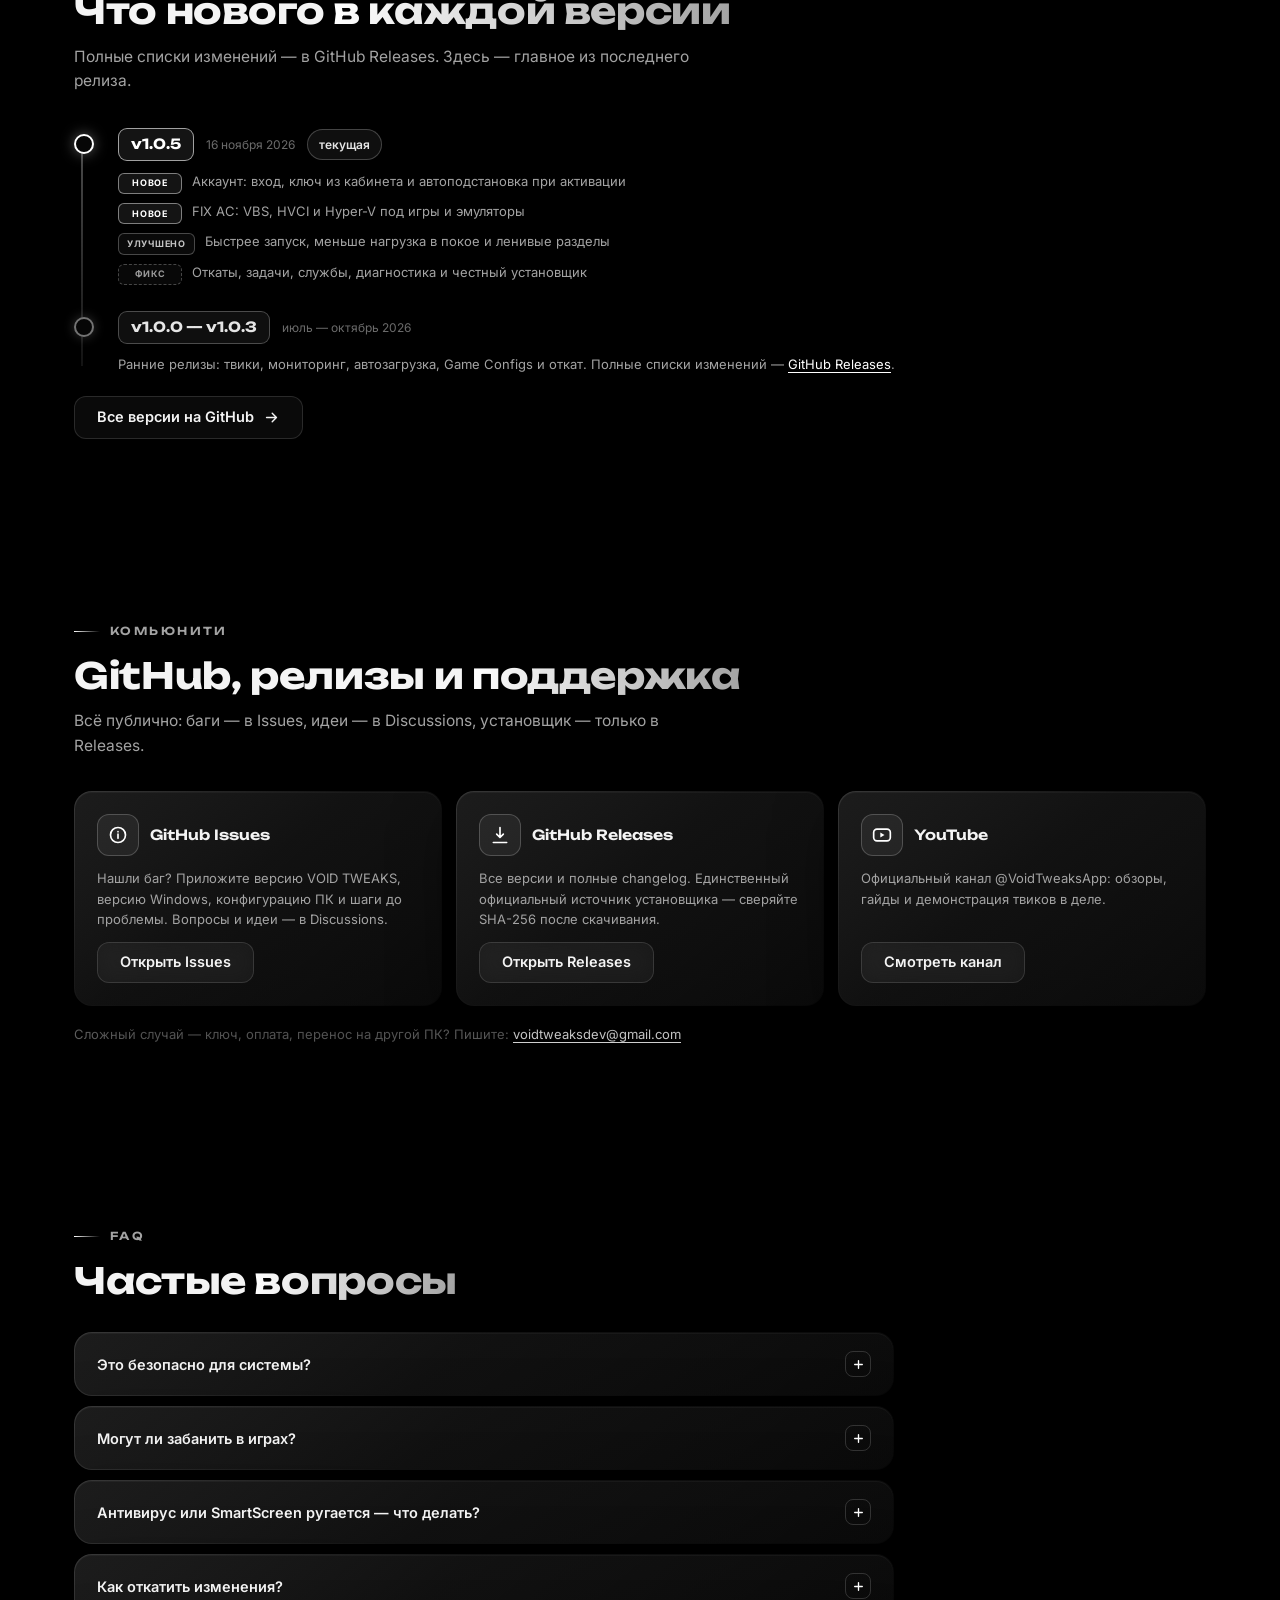
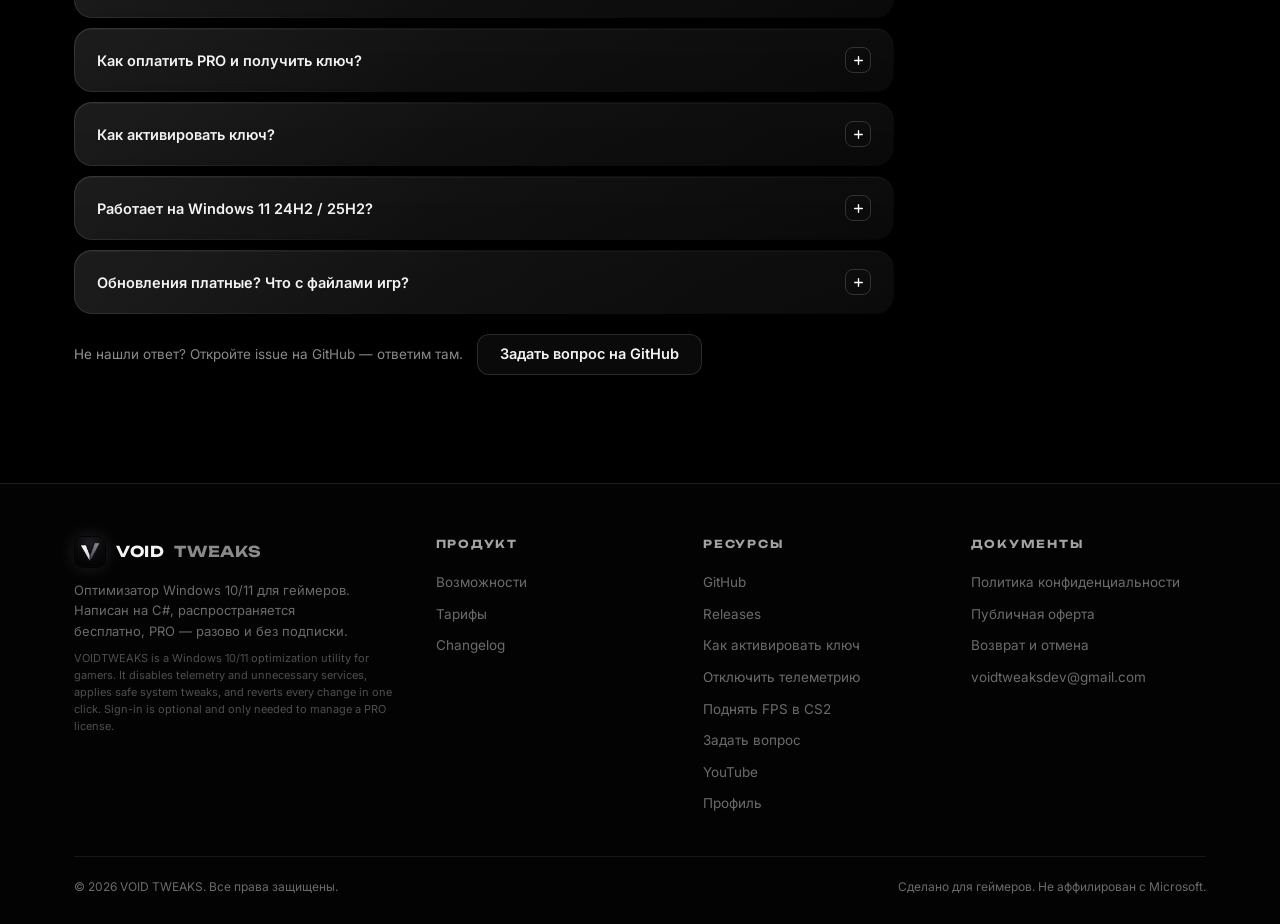
==== commit 7a05234b: "site: compact landing, keep animations on, reduce download CTAs" ====
--- a/docs/index.html
+++ b/docs/index.html
@@ -405,7 +405,7 @@
 .step p{font-size:13.5px;color:var(--t2);margin-bottom:10px}
 
 /* ---------- pricing ---------- */
-.price-grid{display:grid;grid-template-columns:1fr 1.15fr;gap:18px;margin-top:36px;align-items:stretch}
+.price-grid{display:grid;grid-template-columns:1fr 1.15fr;gap:18px;margin-top:36px;align-items:start}
 .plan{padding:28px;display:flex;flex-direction:column}
 .plan-pro{background:linear-gradient(160deg,rgba(22,22,22,.9),rgba(10,10,10,.75)) padding-box,
   linear-gradient(135deg,#fff,#525252 50%,#262626) border-box;
@@ -504,6 +504,7 @@
 footer{border-top:1px solid rgba(255,255,255,.1);background:rgba(4,4,4,.8);backdrop-filter:blur(10px);padding:52px 0 28px;margin-top:20px}
 .ft-grid{display:grid;grid-template-columns:1.4fr 1fr 1fr 1fr;gap:32px;margin-bottom:36px}
 .ft-brand p{font-size:13px;color:var(--t3);margin-top:12px;max-width:280px}
+.ft-about-en{font-size:11px!important;line-height:1.55;color:var(--t3);opacity:.72;margin-top:8px!important;max-width:360px!important}
 .ft-col h4{font-family:var(--disp);font-size:11px;font-weight:700;letter-spacing:.16em;text-transform:uppercase;color:var(--t2);margin-bottom:14px}
 .ft-col a,.ft-col button{display:block;font-size:13.5px;color:var(--t3);padding:5px 0;transition:color .2s;text-align:left}
 .ft-col a:hover,.ft-col button:hover{color:#fff}
@@ -878,12 +879,6 @@
   .ft-col a,.ft-col button{font-size:12px;padding:3px 0}
   .ft-bottom{font-size:11px;padding-top:14px}
 }
-@media (prefers-reduced-motion: reduce){
-  html{scroll-behavior:auto}
-  .blob,.mq-track,.badge .dot,.live i,.fchip{animation:none!important}
-  [data-reveal]{opacity:1!important;transform:none!important;transition:none!important}
-  .btn,.mock,.mtrow,.sw,.plan{transition:none!important}
-}
 </style>
 </head>
 <body data-zone="mono">
@@ -909,7 +904,6 @@
     </a>
     <nav class="nav-links" aria-label="Основная навигация">
       <a href="#features" data-nav="features" data-i18n="nav.features">Возможности</a>
-      <a href="#how" data-nav="how" data-i18n="nav.how">Как это работает</a>
       <a href="#pricing" data-nav="pricing" data-i18n="nav.pricing">Тарифы</a>
       <a href="#faq" data-nav="faq" data-i18n="nav.faq">FAQ</a>
       <a href="account.html" data-open-account data-i18n="nav.profile">Профиль</a>
@@ -930,7 +924,6 @@
 
 <div id="mmenu" class="glass">
   <a class="mlink" href="#features" data-i18n="nav.features">Возможности</a>
-  <a class="mlink" href="#how" data-i18n="nav.how">Как это работает</a>
   <a class="mlink" href="#pricing" data-i18n="nav.pricing">Тарифы</a>
   <a class="mlink" href="#faq" data-i18n="nav.faq">FAQ</a>
   <a class="mlink" href="account.html" data-open-account data-i18n="nav.profile">Профиль</a>
@@ -954,7 +947,7 @@
           <svg viewBox="0 0 24 24" fill="none" stroke="currentColor" stroke-width="2" stroke-linecap="round" stroke-linejoin="round"><path d="M12 3v12m0 0 4-4m-4 4-4-4M4 21h16"/></svg>
           <span data-i18n="hero.cta1">Скачать бесплатно</span>
         </button>
-        <a class="btn btn-g btn-lg magnetic" href="#how"><span data-i18n="hero.cta2">Как это работает</span></a>
+        <a class="btn btn-g btn-lg magnetic" href="#pricing"><span data-i18n="hero.cta2">Тарифы</span></a>
       </div>
       <p class="hero-meta staged" style="--d:.42s" data-i18n-html="hero.meta">Бесплатная версия навсегда · <b>Windows 10 / 11 x64</b> · PRO от <b>99 ₽</b> разово</p>
       <div class="trust staged" style="--d:.5s">
@@ -1154,106 +1147,6 @@
   </div>
 </section>
 
-<!-- ============ DEMO (реальные твики из каталога) ============ -->
-<section id="demo" data-zone="mono">
-  <div class="wrap">
-    <span class="kicker" data-reveal data-i18n="demo.kicker">Интерактивное демо</span>
-    <h2 data-reveal style="--d:.06s" data-i18n-html="demo.title">Каталог твиков — <span class="grad">попробуйте здесь</span></h2>
-    <p class="sub" data-reveal style="--d:.12s" data-i18n="demo.sub">Настоящие твики из каталога приложения — с описанием и уровнем риска, как в VOID TWEAKS. Это демо: на вашем ПК ничего не меняется.</p>
-
-    <div class="demo-panel glass" data-reveal style="--d:.16s">
-      <div class="demo-top">
-        <span class="demo-count"><span data-i18n="demo.selected">Выбрано</span>: <b id="demoCount">6</b> / 10</span>
-        <div class="demo-actions">
-          <button class="btn btn-g" id="demoReset"><span data-i18n="demo.reset">Сбросить</span></button>
-          <button class="btn btn-p magnetic" id="demoApply">
-            <svg viewBox="0 0 24 24" fill="none" stroke="currentColor" stroke-width="2" stroke-linecap="round" stroke-linejoin="round"><path d="M13 2 4 14h6l-1 8 9-12h-6l1-8Z"/></svg>
-            <span id="demoApplyLabel" data-i18n="demo.apply">Применить</span>
-          </button>
-        </div>
-      </div>
-      <div class="tgrid" id="tgrid">
-        <button class="trow" role="switch" aria-checked="true" data-def="1"><span class="tt"><b><span data-i18n="tw1.t">Отключить GameDVR</span><span class="tag safe" data-i18n="demo.safe">безопасно</span></b><small data-i18n="tw1.d">Фоновая запись игр и захват — меньше нагрузка</small></span><span class="sw"></span></button>
-        <button class="trow" role="switch" aria-checked="true" data-def="1"><span class="tt"><b><span data-i18n="tw2.t">Включить Game Mode</span><span class="tag safe" data-i18n="demo.safe">безопасно</span></b><small data-i18n="tw2.d">Игровой режим Windows: AutoGameModeEnabled = 1</small></span><span class="sw"></span></button>
-        <button class="trow" role="switch" aria-checked="true" data-def="1"><span class="tt"><b><span data-i18n="tw3.t">Отключить Game Bar</span><span class="tag safe" data-i18n="demo.safe">безопасно</span></b><small data-i18n="tw3.d">Xbox Game Bar и игровой оверлей Windows</small></span><span class="sw"></span></button>
-        <button class="trow" role="switch" aria-checked="true" data-def="1"><span class="tt"><b><span data-i18n="tw4.t">Мышь: Enable 1:1 Movement</span><span class="tag safe" data-i18n="demo.safe">безопасно</span></b><small data-i18n="tw4.d">Ускорение и пороги чувствительности = 0</small></span><span class="sw"></span></button>
-        <button class="trow" role="switch" aria-checked="true" data-def="1"><span class="tt"><b><span data-i18n="tw5.t">Reduce Keyboard Delay</span><span class="tag safe" data-i18n="demo.safe">безопасно</span></b><small data-i18n="tw5.d">Задержка повтора клавиш: KeyboardDelay = 0</small></span><span class="sw"></span></button>
-        <button class="trow" role="switch" aria-checked="false" data-def="0"><span class="tt"><b><span data-i18n="tw6.t">Ускорить появление меню</span><span class="tag safe" data-i18n="demo.safe">безопасно</span></b><small data-i18n="tw6.d">MenuShowDelay: 400 → 0 мс</small></span><span class="sw"></span></button>
-        <button class="trow" role="switch" aria-checked="true" data-def="1"><span class="tt"><b><span data-i18n="tw7.t">Отключить FTH</span><span class="tag safe" data-i18n="demo.safe">безопасно</span></b><small data-i18n="tw7.d">Fault Tolerant Heap — частая причина микрофризов в CS2</small></span><span class="sw"></span></button>
-        <button class="trow" role="switch" aria-checked="false" data-def="0"><span class="tt"><b><span data-i18n="tw8.t">Отключить SuperFetch (SSD)</span><span class="tag adv" data-i18n="demo.adv">с осторожностью</span></b><small data-i18n="tw8.d">SysMain: полезно отключить на SSD, на HDD — не стоит</small></span><span class="sw"></span></button>
-        <button class="trow" role="switch" aria-checked="false" data-def="0"><span class="tt"><b><span data-i18n="tw9.t">Отключить Background Apps</span><span class="tag adv" data-i18n="demo.adv">с осторожностью</span></b><small data-i18n="tw9.d">Store-приложения в фоне: −50–120 МБ ОЗУ</small></span><span class="sw"></span></button>
-        <button class="trow" role="switch" aria-checked="false" data-def="0"><span class="tt"><b><span data-i18n="tw10.t">Отключить энергосбережение USB</span><span class="tag adv" data-i18n="demo.adv">с осторожностью</span></b><small data-i18n="tw10.d">Запрет авто-отключения USB; откат из резервной копии</small></span><span class="sw"></span></button>
-      </div>
-      <div class="demo-progress" id="demoProgress">
-        <div class="dp-track"><div class="dp-fill" id="demoFill"></div></div>
-        <div class="dp-label"><span id="demoPhase">…</span><span id="demoPct">0%</span></div>
-      </div>
-      <p class="demo-hint" data-i18n="demo.hint">В приложении перед первым применением автоматически создаётся точка восстановления, а каждый твик можно откатить.</p>
-    </div>
-  </div>
-</section>
-
-<!-- ============ HOW ============ -->
-<section id="how" data-zone="mono">
-  <div class="wrap">
-    <span class="kicker" data-reveal data-i18n="how.kicker">Как это работает</span>
-    <h2 data-reveal style="--d:.06s" data-i18n-html="how.title">Четыре шага до <span class="grad">чистой системы</span></h2>
-    <p class="sub" data-reveal style="--d:.12s" data-i18n="how.sub">Вы сами выбираете, что менять. Любое изменение можно откатить — история хранится локально.</p>
-
-    <div class="how-grid">
-      <div class="how-visual glass" data-reveal>
-        <div class="ring-wrap">
-          <svg viewBox="0 0 120 120">
-            <defs><linearGradient id="ringGrad" x1="0" y1="0" x2="1" y2="1"><stop offset="0" stop-color="#ffffff"/><stop offset=".6" stop-color="#a3a3a3"/><stop offset="1" stop-color="#6b6b6b"/></linearGradient></defs>
-            <circle class="ring-bg" cx="60" cy="60" r="52"/>
-            <circle class="ring-fg" id="ringFg" cx="60" cy="60" r="52"/>
-          </svg>
-          <span class="ring-num grad" id="stepNum">1</span>
-        </div>
-        <div>
-          <p class="how-step-label"><span data-i18n="how.step">Шаг</span> <span id="stepOf">1 / 4</span></p>
-          <h3 id="stepTitle">Скачайте и запустите</h3>
-          <p data-i18n="how.note">История изменений хранится локально. Ничего не уходит на сервер.</p>
-        </div>
-      </div>
-      <div class="steps">
-        <div class="step glass" data-step="0" data-reveal>
-          <span class="step-num">1</span>
-          <div>
-            <h3 data-i18n="how.s1t">Скачайте и запустите</h3>
-            <p data-i18n="how.s1d">Установщик 111 МБ для Windows 10/11 x64. Права администратора нужны только для применения твиков.</p>
-            <span class="chip cy">Windows 10 / 11 x64</span>
-          </div>
-        </div>
-        <div class="step glass" data-step="1" data-reveal style="--d:.06s">
-          <span class="step-num">2</span>
-          <div>
-            <h3 data-i18n="how.s2t">Выберите твики</h3>
-            <p data-i18n="how.s2d">180+ настроек с описанием: что меняется и зачем. Включайте по одной или целыми группами.</p>
-            <span class="chip" data-i18n="how.s2c">Реестр · службы · питание · таймеры</span>
-          </div>
-        </div>
-        <div class="step glass" data-step="2" data-reveal style="--d:.12s">
-          <span class="step-num">3</span>
-          <div>
-            <h3 data-i18n="how.s3t">Примените</h3>
-            <p data-i18n="how.s3d">Перед первым изменением автоматически создаётся точка восстановления. Применение занимает секунды.</p>
-            <span class="chip lm" data-i18n="how.s3c">Точка восстановления — авто</span>
-          </div>
-        </div>
-        <div class="step glass" data-step="3" data-reveal style="--d:.18s">
-          <span class="step-num">4</span>
-          <div>
-            <h3 data-i18n="how.s4t">Откатите, если что</h3>
-            <p data-i18n="how.s4d">Любой твик или всю сессию — в один клик. Не понравилось, как стало? Верните как было.</p>
-            <span class="chip lm" data-i18n="how.s4c">1 клик</span>
-          </div>
-        </div>
-      </div>
-    </div>
-  </div>
-</section>
-
 <!-- ============ PRICING ============ -->
 <section id="pricing" data-zone="mono">
   <div class="wrap">
@@ -1274,7 +1167,6 @@
           <li><svg viewBox="0 0 24 24" fill="none" stroke="currentColor" stroke-width="3" stroke-linecap="round" stroke-linejoin="round"><path d="m4 12.5 5 5L20 6.5"/></svg><span data-i18n="pr.f4">Встроенные утилиты и Game Configs</span></li>
           <li><svg viewBox="0 0 24 24" fill="none" stroke="currentColor" stroke-width="3" stroke-linecap="round" stroke-linejoin="round"><path d="m4 12.5 5 5L20 6.5"/></svg><span data-i18n="pr.f5">Откат и точка восстановления</span></li>
         </ul>
-        <button class="btn btn-g btn-lg magnetic" data-open-download><span data-i18n="pr.free.cta">Скачать бесплатно</span></button>
       </div>
 
       <div class="plan plan-pro glass" data-reveal style="--d:.08s">
@@ -1443,67 +1335,6 @@
   </div>
 </section>
 
-<!-- ============ REQUIREMENTS ============ -->
-<section id="requirements" data-zone="mono">
-  <div class="wrap">
-    <span class="kicker" data-reveal data-i18n="rq.kicker">Системные требования</span>
-    <h2 data-reveal style="--d:.06s" data-i18n-html="rq.title">Запустится <span class="gradl">почти на всём</span></h2>
-    <div class="req-grid">
-      <div class="req rmin glass" data-reveal>
-        <h3><svg viewBox="0 0 24 24" fill="none" stroke="currentColor" stroke-width="2" stroke-linecap="round"><rect x="3" y="4" width="18" height="13" rx="2"/><path d="M8 21h8m-4-4v4"/></svg><span data-i18n="rq.min">Минимальные</span></h3>
-        <dl>
-          <div class="rrow"><dt data-i18n="rq.os">Система</dt><dd data-i18n="rq.min.os">Windows 10 x64 (1909+)</dd></div>
-          <div class="rrow"><dt data-i18n="rq.cpu">Процессор</dt><dd data-i18n="rq.min.cpu">2 ядра · 2 ГГц</dd></div>
-          <div class="rrow"><dt data-i18n="rq.ram">Память</dt><dd data-i18n="rq.min.ram">4 ГБ ОЗУ</dd></div>
-          <div class="rrow"><dt data-i18n="rq.disk">Диск</dt><dd data-i18n="rq.min.disk">250 МБ свободно</dd></div>
-        </dl>
-      </div>
-      <div class="req rrec glass" data-reveal style="--d:.08s">
-        <h3><svg viewBox="0 0 24 24" fill="none" stroke="currentColor" stroke-width="2" stroke-linecap="round" stroke-linejoin="round"><path d="M13 2 4 14h6l-1 8 9-12h-6l1-8Z"/></svg><span data-i18n="rq.rec">Рекомендуемые</span></h3>
-        <dl>
-          <div class="rrow"><dt data-i18n="rq.os">Система</dt><dd data-i18n="rq.rec.os">Windows 11 23H2+ x64</dd></div>
-          <div class="rrow"><dt data-i18n="rq.cpu">Процессор</dt><dd data-i18n="rq.rec.cpu">4 ядра · 3 ГГц и выше</dd></div>
-          <div class="rrow"><dt data-i18n="rq.ram">Память</dt><dd data-i18n="rq.rec.ram">8 ГБ ОЗУ и больше</dd></div>
-          <div class="rrow"><dt data-i18n="rq.disk">Диск</dt><dd data-i18n="rq.rec.disk">500 МБ · SSD</dd></div>
-        </dl>
-      </div>
-    </div>
-    <p class="req-note" data-reveal>
-      <svg viewBox="0 0 24 24" fill="none" stroke="currentColor" stroke-width="2" stroke-linecap="round"><circle cx="12" cy="12" r="9"/><path d="M12 8h.01M12 11v5"/></svg>
-      <span data-i18n="rq.note">.NET 10 и драйвер PawnIO устанавливаются автоматически. Для применения твиков нужны права администратора; для мониторинга — нет.</span>
-    </p>
-    <div style="margin-top:26px;display:flex;gap:12px;flex-wrap:wrap" data-reveal>
-      <button class="btn btn-p btn-lg magnetic" data-open-download>
-        <svg viewBox="0 0 24 24" fill="none" stroke="currentColor" stroke-width="2" stroke-linecap="round" stroke-linejoin="round"><path d="M12 3v12m0 0 4-4m-4 4-4-4M4 21h16"/></svg>
-        <span data-i18n="rq.cta">Скачать v1.0.5 · 111 МБ</span>
-      </button>
-      <a class="btn btn-g btn-lg magnetic" href="https://github.com/voidtweaksapp/voidtweaks/releases" target="_blank" rel="noopener">GitHub Releases</a>
-    </div>
-  </div>
-</section>
-
-<!-- ============ ABOUT (static, for OAuth brand verification) ============ -->
-<section id="about" aria-labelledby="about-title" style="padding-top:0">
-  <div class="wrap">
-    <div class="about-grid">
-      <div class="about-copy">
-        <span class="kicker" data-i18n="ab.kicker">О проекте</span>
-        <h2 id="about-title" style="font-size:clamp(22px,3vw,32px);letter-spacing:-.01em;margin:10px 0 14px" data-i18n-html="ab.title">Один разработчик.<br><span class="grad">Без подписок и телеметрии.</span></h2>
-        <p data-i18n="ab.p1">VOIDTWEAKS — независимый проект одного разработчика. Приложение отключает телеметрию и лишние службы, применяет безопасные твики для фона и задержек и откатывает любое изменение в один клик. Написано на C# и работает локально: настройки применяются на вашем ПК, а не на сервере.</p>
-        <p data-i18n="ab.p2">Сайт открыт без регистрации. Вход нужен только для лицензии PRO: ключ хранится в профиле и привязывается к ПК по HWID. Вход через Google используется только для аутентификации — мы получаем email, имя и фото профиля.</p>
-        <p class="about-en" lang="en">VOIDTWEAKS is a Windows 10/11 optimization utility for gamers. It disables telemetry and unnecessary services, applies safe system tweaks, and reverts every change in one click. Sign-in is optional and only needed to manage a PRO license; Google Sign-In is used solely for authentication (email, name and profile picture).</p>
-      </div>
-      <aside class="about-card glass">
-        <div class="about-row"><span data-i18n="ab.dev">Разработчик</span><b data-i18n="ab.author">Виктор Рой</b></div>
-        <div class="about-row"><span data-i18n="ab.platform">Платформа</span><b>Windows 10 / 11 x64</b></div>
-        <div class="about-row"><span data-i18n="ab.stack">Стек</span><b>C# · .NET 10</b></div>
-        <div class="about-row"><span data-i18n="ab.support">Поддержка</span><b><a href="mailto:voidtweaksdev@gmail.com">Email</a></b></div>
-        <a class="btn btn-g" href="https://github.com/voidtweaksapp/voidtweaks/issues" target="_blank" rel="noopener">GitHub Issues</a>
-      </aside>
-    </div>
-  </div>
-</section>
-
 </main>
 
 <!-- ============ FOOTER ============ -->
@@ -1516,10 +1347,10 @@
           VOID<b>TWEAKS</b>
         </a>
         <p data-i18n="ft.desc">Оптимизатор Windows 10/11 для геймеров. Написан на C#, распространяется бесплатно, PRO — разово и без подписки.</p>
+        <p class="ft-about-en" lang="en">VOIDTWEAKS is a Windows 10/11 optimization utility for gamers. It disables telemetry and unnecessary services, applies safe system tweaks, and reverts every change in one click. Sign-in is optional and only needed to manage a PRO license.</p>
       </div>
       <div class="ft-col">
         <h4 data-i18n="ft.product">Продукт</h4>
-        <button data-open-download data-i18n="ft.download">Скачать</button>
         <a href="#features" data-i18n="nav.features">Возможности</a>
         <a href="#pricing" data-i18n="nav.pricing">Тарифы</a>
         <a href="#changelog">Changelog</a>
@@ -1737,8 +1568,7 @@
 /* ================= helpers ================= */
 var $=function(s){return document.querySelector(s)},$$=function(s){return Array.prototype.slice.call(document.querySelectorAll(s))};
 var fine=window.matchMedia('(pointer: fine)').matches;
-var motionMQ=window.matchMedia('(prefers-reduced-motion: reduce)');
-var reduced=motionMQ.matches;
+var reduced=false; /* animations stay on even if the OS asks for reduced motion */
 var SHA='0ae13d440ba01027e104af779df6c600d0e1d593c47cd2b38e3e2b3effa27ac5';
 
 /* ================= i18n ================= */
@@ -1751,7 +1581,7 @@
 "hero.badge":["версия 1.0.5","version 1.0.5"],
 "hero.title":["Чистая Windows.<br><span class='grad'>Больше FPS.</span><br>Меньше <span class='grad2'>задержек.</span>","Clean Windows.<br><span class='grad'>More FPS.</span><br>Less <span class='grad2'>latency.</span>"],
 "hero.sub":["VOID TWEAKS отключает телеметрию и лишние службы, настраивает систему под игры и откатывает любое изменение в один клик.","VOID TWEAKS disables telemetry and bloat services, tunes your system for gaming and rolls back any change in one click."],
-"hero.cta1":["Скачать бесплатно","Download free"],"hero.cta2":["Как это работает","How it works"],
+"hero.cta1":["Скачать бесплатно","Download free"],"hero.cta2":["Тарифы","Pricing"],
 "hero.meta":["Бесплатная версия навсегда · <b>Windows 10 / 11 x64</b> · PRO от <b>99 ₽</b> разово","Free version forever · <b>Windows 10 / 11 x64</b> · PRO from <b>99 ₽</b> one-time"],
 "hero.tr1":["Откат в один клик","One-click rollback"],"hero.tr2":["Точка восстановления","Restore point"],"hero.tr3":["Не трогает файлы игр","Game files untouched"],"hero.tr4":["Без подписки","No subscription"],
 "mock.chip1":["−402 МБ ОЗУ","−402 MB RAM"],"mock.chip2":["телеметрия: off","telemetry: off"],
@@ -1989,12 +1819,6 @@
 }
 sizeCanvas();drawNet();
 tasks.add(stepNet);
-function syncMotion(e){
-  reduced=e.matches;
-  if(reduced)drawNet();
-}
-if(motionMQ.addEventListener)motionMQ.addEventListener('change',syncMotion);
-else if(motionMQ.addListener)motionMQ.addListener(syncMotion);
 
 /* ================= scroll UI / parallax ================= */
 var nav=$('#nav'),prog=$('#progress'),aurora=$('#aurora'),grid=$('#grid3d');
@@ -2049,7 +1873,7 @@
 },{threshold:.12,rootMargin:'0px 0px -6% 0px'});
 $$('[data-reveal]').forEach(function(el){revealIO.observe(el)});
 
-var navMap={features:'features',how:'how',pricing:'pricing',faq:'faq'};
+var navMap={features:'features',pricing:'pricing',faq:'faq'};
 var zoneIO=new IntersectionObserver(function(es){
   es.forEach(function(en){
     if(en.isIntersecting){
@@ -2144,65 +1968,6 @@
   });
 });
 
-/* ================= demo catalog ================= */
-var trows=$$('#tgrid .trow'),demoCount=$('#demoCount'),applyBtn=$('#demoApply'),applyLabel=$('#demoApplyLabel');
-var demoProg=$('#demoProgress'),demoFill=$('#demoFill'),demoPhase=$('#demoPhase'),demoPct=$('#demoPct');
-var demoRunning=false,demoDoneTimer=null;
-function updDemoCount(){
-  var n=trows.filter(function(r){return r.getAttribute('aria-checked')==='true'}).length;
-  demoCount.textContent=n;return n;
-}
-trows.forEach(function(r){
-  r.addEventListener('click',function(){
-    if(demoRunning)return;
-    r.setAttribute('aria-checked',r.getAttribute('aria-checked')==='true'?'false':'true');
-    updDemoCount();
-  });
-});
-$('#demoReset').addEventListener('click',function(){
-  if(demoRunning)return;
-  trows.forEach(function(r){r.setAttribute('aria-checked',r.dataset.def==='1'?'true':'false')});
-  updDemoCount();demoProg.classList.remove('show');
-  toast('info',t('demo.resetToast'));
-});
-applyBtn.addEventListener('click',function(){
-  if(demoRunning)return;
-  var n=updDemoCount();
-  if(n===0){toast('warning',t('demo.empty'));return}
-  demoRunning=true;applyBtn.disabled=true;applyBtn.setAttribute('aria-busy','true');
-  if(demoDoneTimer){clearTimeout(demoDoneTimer);demoDoneTimer=null}
-  demoProg.classList.add('show');demoFill.style.width='0%';demoPct.textContent='0%';
-  demoPhase.textContent=t('demo.p1');
-  tween(1900,function(p){
-    demoFill.style.width=(p*100).toFixed(1)+'%';
-    demoPct.textContent=Math.round(p*100)+'%';
-    demoPhase.textContent=p<.32?t('demo.p1'):t('demo.p2');
-  },function(){
-    demoPhase.textContent=t('demo.done');
-    applyLabel.textContent=t('demo.done');
-    toast('success',t('demo.toast'));
-    demoRunning=false;applyBtn.disabled=false;applyBtn.removeAttribute('aria-busy');
-    demoDoneTimer=setTimeout(function(){applyLabel.textContent=t('demo.apply');demoDoneTimer=null},1800);
-  });
-});
-
-/* ================= how-it-works sticky ================= */
-var stepKeys=['how.s1t','how.s2t','how.s3t','how.s4t'];
-var stepNum=$('#stepNum'),stepOf=$('#stepOf'),stepTitle=$('#stepTitle'),ringFg=$('#ringFg');
-var curStep=0,CIRC=326.7;
-function setStep(i){
-  curStep=i;
-  stepNum.textContent=i+1;stepOf.textContent=(i+1)+' / 4';
-  stepTitle.textContent=t(stepKeys[i]);
-  ringFg.style.strokeDashoffset=(CIRC*(1-(i+1)/4)).toFixed(1);
-  $$('.step').forEach(function(s){s.classList.toggle('active',parseInt(s.dataset.step,10)===i)});
-}
-var stepIO=new IntersectionObserver(function(es){
-  es.forEach(function(en){if(en.isIntersecting)setStep(parseInt(en.target.dataset.step,10))});
-},{rootMargin:'-40% 0px -50% 0px',threshold:0});
-$$('.step').forEach(function(s){stepIO.observe(s)});
-setStep(0);
-
 /* ================= pricing ================= */
 var plan=2,PLANS=[{price:'99 ₽'},{price:'299 ₽',old:'594 ₽'},{price:'499 ₽'}];
 function updPricing(){
@@ -2295,8 +2060,7 @@
   $('#langBtn').textContent=l==='ru'?'EN':'RU';
   $$('[data-count]').forEach(function(el){if(el.dataset.done)renderCount(el,parseFloat(el.dataset.count))});
   $$('.fps-val').forEach(function(v){if(v.closest('.fps-row').classList.contains('go'))v.textContent=fmt(parseInt(v.dataset.val,10))});
-  updDemoCount();updPricing();setStep(curStep);
-  if(!demoRunning&&!demoDoneTimer)applyLabel.textContent=t('demo.apply');
+  updPricing();
 }
 $('#langBtn').addEventListener('click',function(){
   setLang(lang==='ru'?'en':'ru');
@@ -2976,7 +2740,6 @@
 
 /* ================= init ================= */
 setLang(lang);
-updDemoCount();
 payBoot();
 })();
 </script>
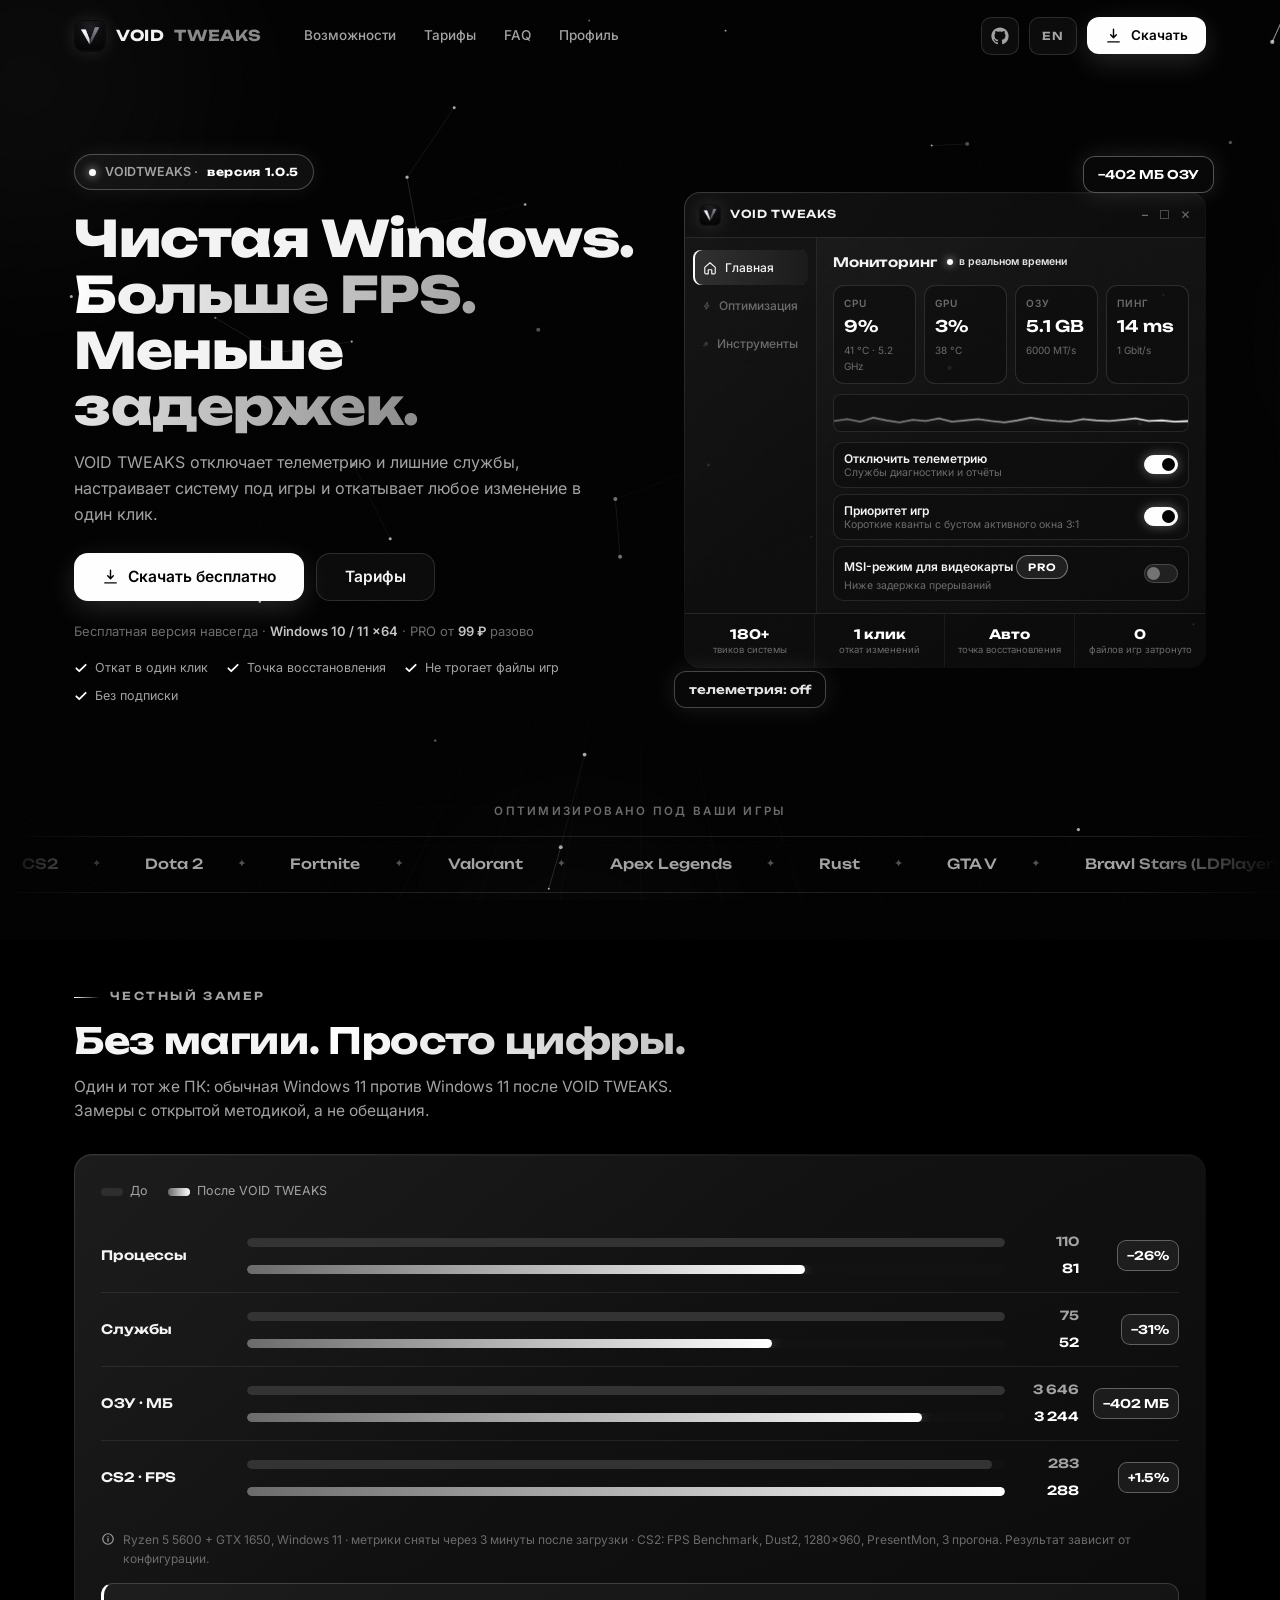
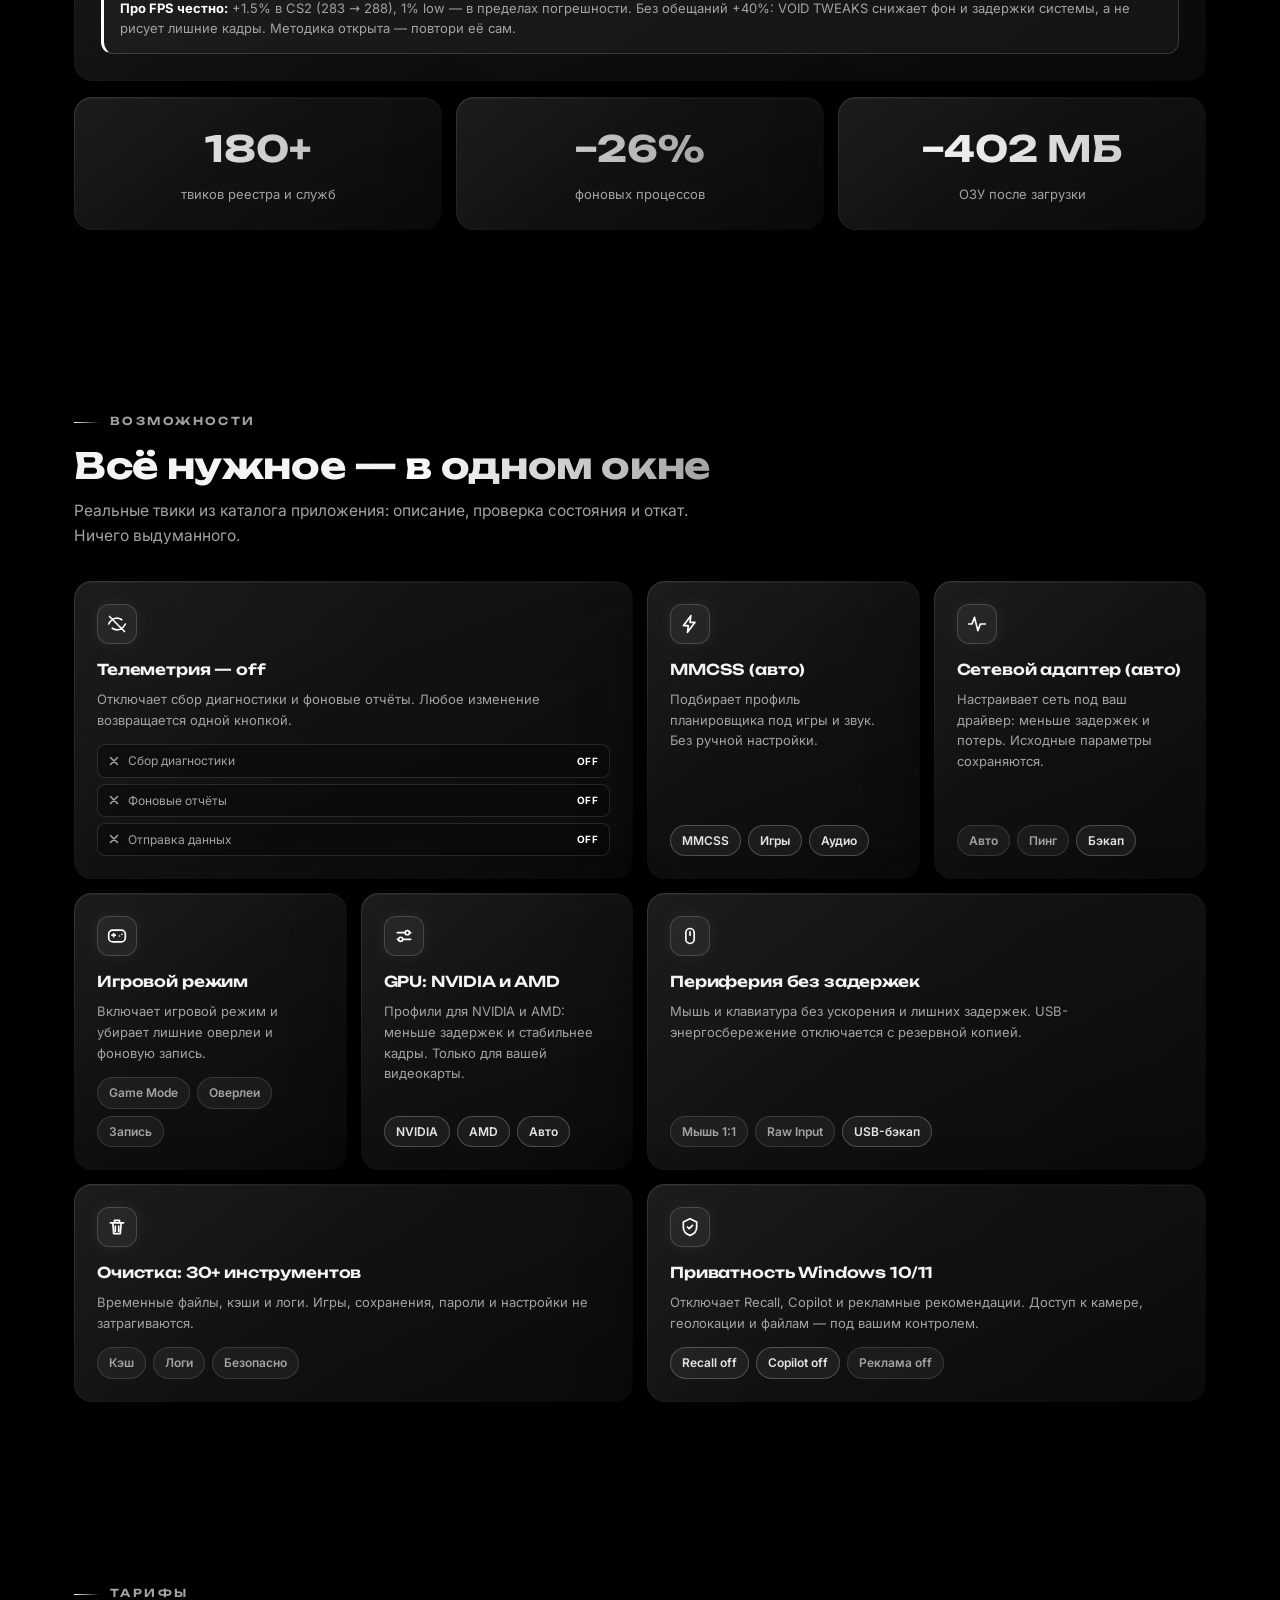
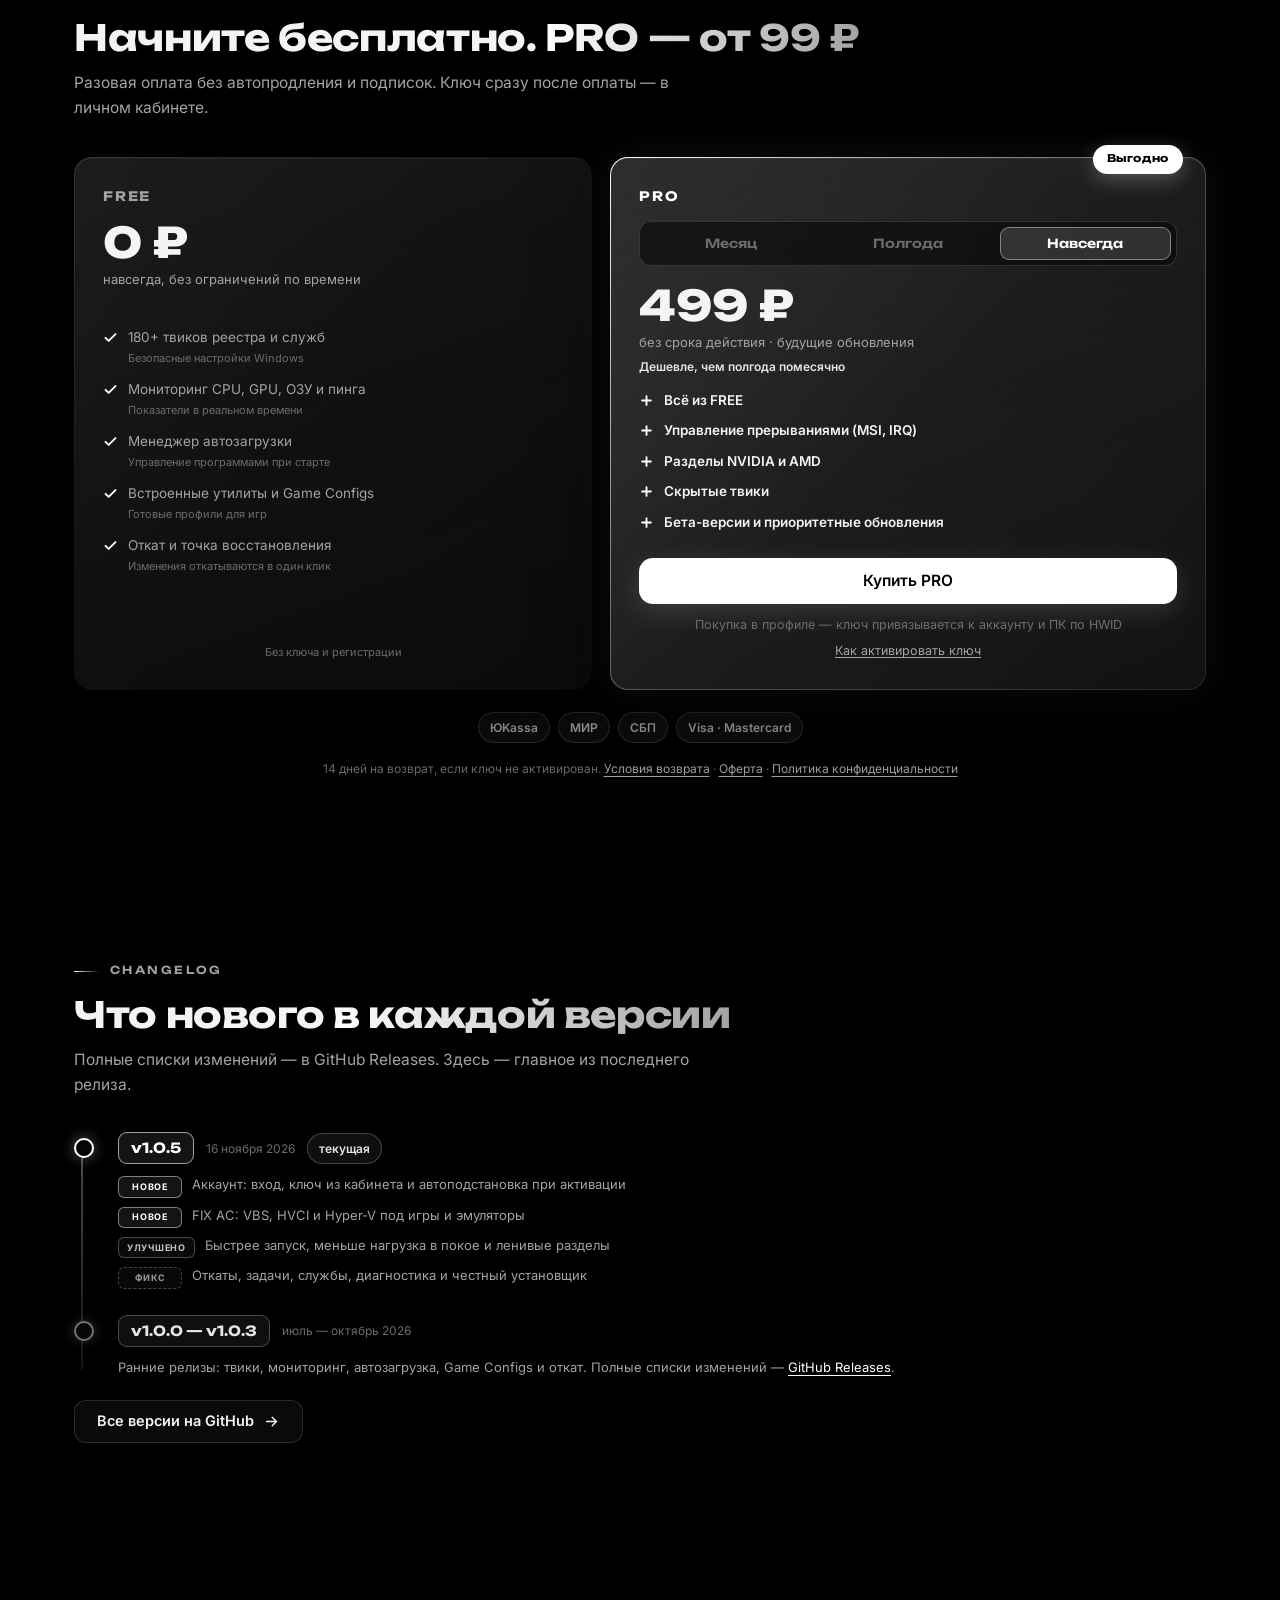
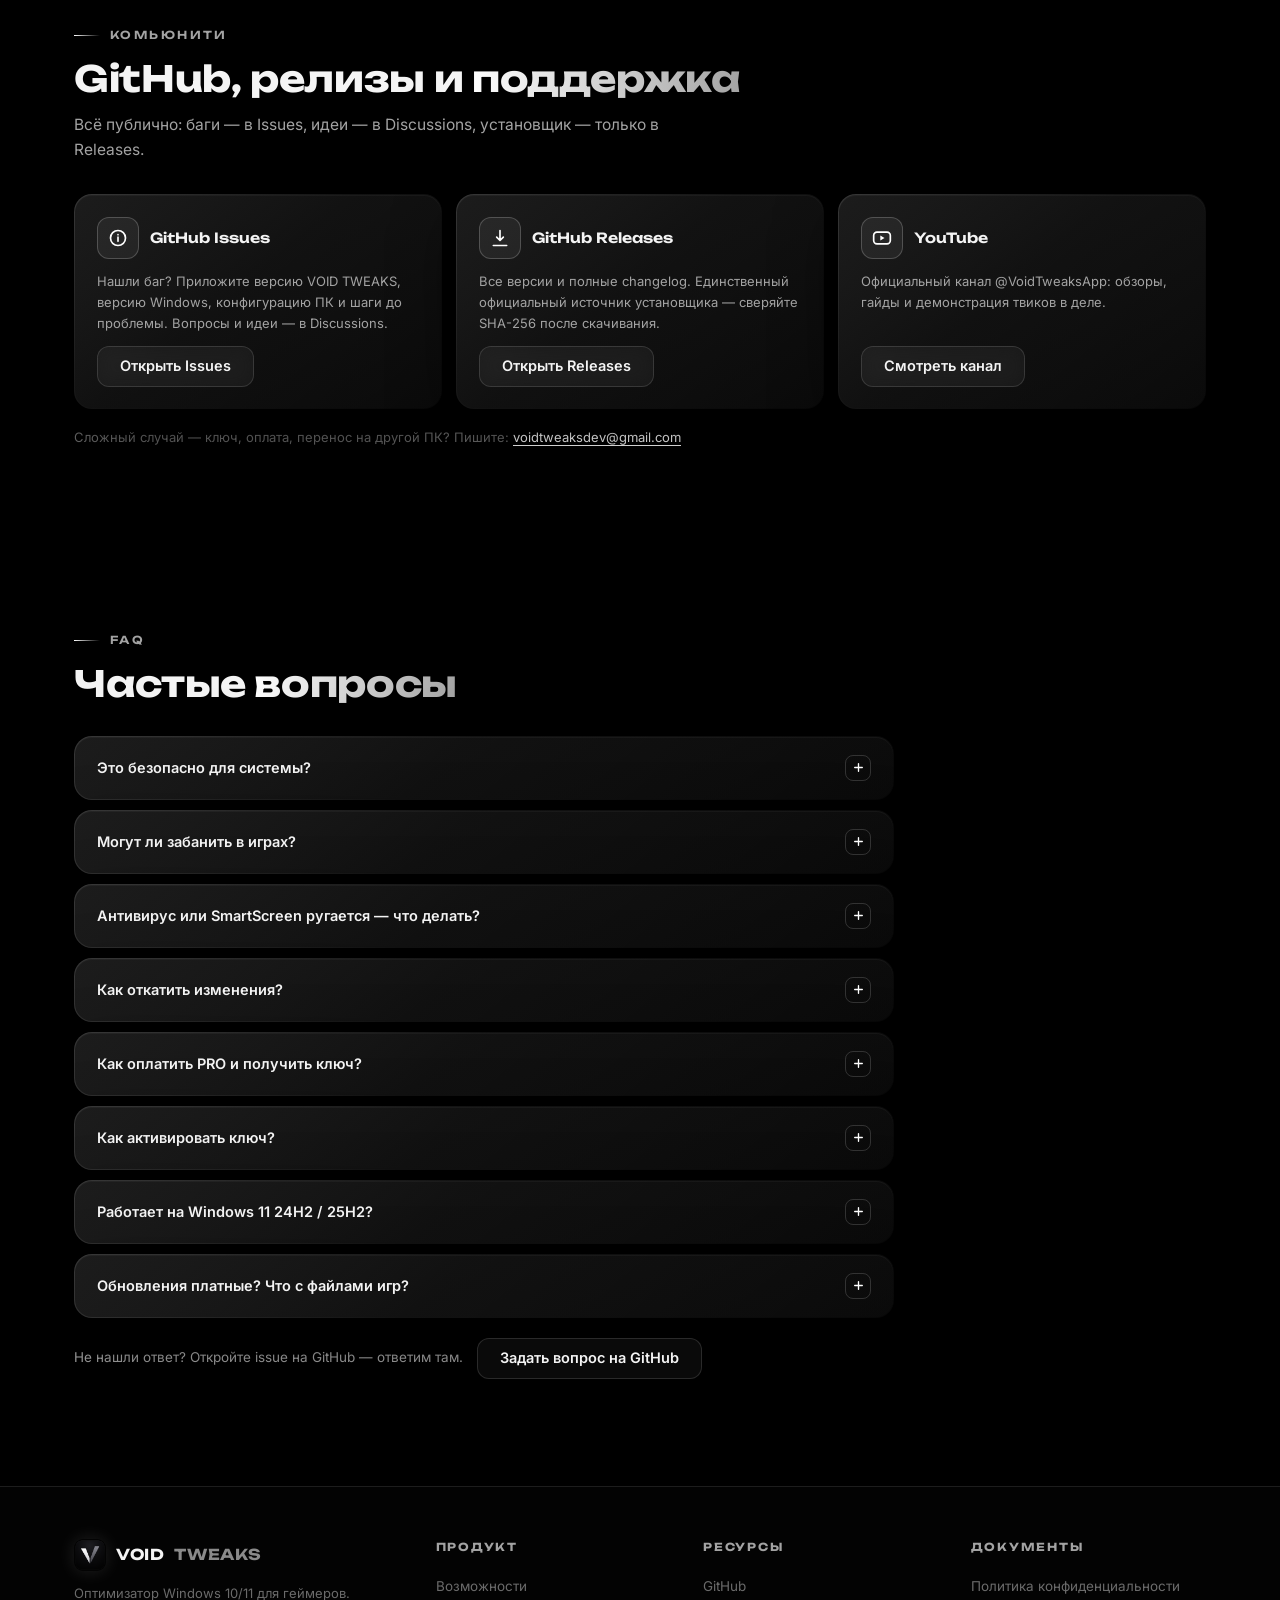
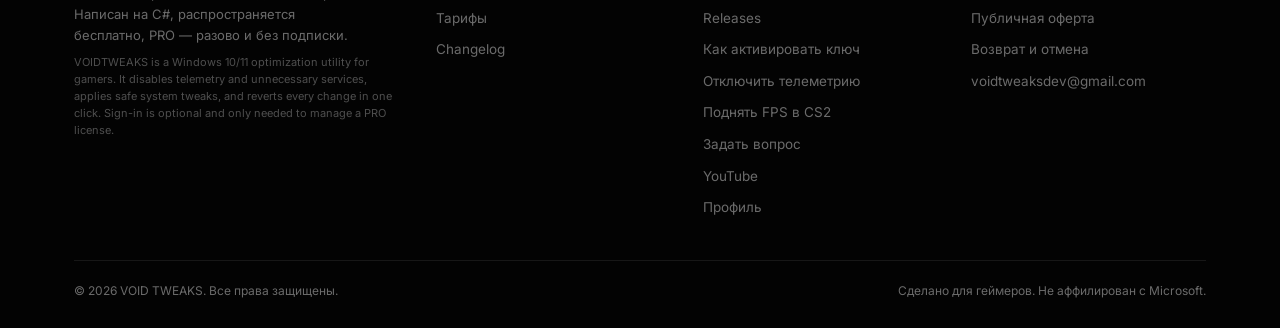
==== commit 0165c61a: "site: restore features with simplified copy, remove duplicate pricing table" ====
--- a/docs/index.html
+++ b/docs/index.html
@@ -102,19 +102,6 @@
 <link rel="preload" href="fonts/unbounded-cyrillic.woff2" as="font" type="font/woff2" crossorigin>
 <link rel="preload" href="fonts/inter-cyrillic.woff2" as="font" type="font/woff2" crossorigin>
 <link rel="stylesheet" href="fonts.css">
-<!--
-  Изменения:
-  1) Убран «фонарик» за курсором (cursor-glow удалён полностью).
-  2) Лента игр не останавливается при наведении.
-  3) Bento «Всё нужное — в одном окне» и демо-каталог построены на РЕАЛЬНЫХ твиках
-     из TweakDefinitions.cs / TweakDefinitions.BoosterX.cs: MMCSS (авто),
-     Сетевой адаптер (авто) + nic-backup.json, HAGS с проверкой GPU, FTH,
-     GameDVR/GameBar/GameMode/FSO, мышь 1:1, KeyboardDelay, USB-бэкап,
-     Recall/Copilot/Widgets, очистка 30+ инструментов и т.д.
-  4) Кнопки «анимации» и «поиск» удалены (command palette удалена целиком).
-  Цифры замеров — из README: 110→81 процессов, 75→52 служб, 3646→3244 МБ,
-  CS2 283→288 FPS (+1.5%), PresentMon, Dust2 1280×960, R5 5600 + GTX 1650.
--->
 <style>
 :root{
   --bg0:#000000; --bg1:#060606;
@@ -405,7 +392,7 @@
 .step p{font-size:13.5px;color:var(--t2);margin-bottom:10px}
 
 /* ---------- pricing ---------- */
-.price-grid{display:grid;grid-template-columns:1fr 1.15fr;gap:18px;margin-top:36px;align-items:start}
+.price-grid{display:grid;grid-template-columns:1fr 1.15fr;gap:18px;margin-top:36px;align-items:stretch}
 .plan{padding:28px;display:flex;flex-direction:column}
 .plan-pro{background:linear-gradient(160deg,rgba(22,22,22,.9),rgba(10,10,10,.75)) padding-box,
   linear-gradient(135deg,#fff,#525252 50%,#262626) border-box;
@@ -423,6 +410,10 @@
 .plan li{display:flex;gap:10px;font-size:13.5px;color:var(--t2);align-items:flex-start}
 .plan li svg{width:15px;height:15px;flex:none;margin-top:3px;color:#fff}
 .plan li.plus{color:var(--t1);font-weight:600}
+.plan .pf{display:block;min-width:0}
+.plan li small{display:block;font-size:11px;line-height:1.4;color:var(--t3);margin-top:3px;font-weight:400}
+.plan-free ul{gap:12px;margin-bottom:0}
+.plan-free>.plan-note{margin:8px 0 0;text-align:center;font-size:11px}
 .ptabs{display:flex;gap:6px;padding:5px;border-radius:12px;background:rgba(8,8,8,.6);border:1px solid rgba(255,255,255,.14);margin-bottom:18px}
 .ptabs button{flex:1;padding:9px 6px;border-radius:9px;font-size:12.5px;font-weight:600;color:var(--t3);transition:.2s;font-family:var(--disp)}
 .ptabs button[aria-pressed="true"]{background:rgba(255,255,255,.14);color:#fff;box-shadow:inset 0 0 0 1px rgba(255,255,255,.4)}
@@ -902,7 +893,8 @@
       <span class="logo-v"><img src="logo-112.png" alt=""></span>
       VOID<b>TWEAKS</b>
     </a>
-    <nav class="nav-links" aria-label="Основная навигация">
+    <nav class="nav-links" data-i18n-aria="nav.main" aria-label="Основная навигация">
+
       <a href="#features" data-nav="features" data-i18n="nav.features">Возможности</a>
       <a href="#pricing" data-nav="pricing" data-i18n="nav.pricing">Тарифы</a>
       <a href="#faq" data-nav="faq" data-i18n="nav.faq">FAQ</a>
@@ -912,7 +904,7 @@
       <a class="icon-btn" href="https://github.com/voidtweaksapp/voidtweaks" target="_blank" rel="noopener" data-i18n-aria="nav.github" aria-label="GitHub">
         <svg viewBox="0 0 24 24" fill="currentColor"><path d="M12 .5C5.65.5.5 5.65.5 12c0 5.08 3.29 9.39 7.86 10.91.58.11.79-.25.79-.55v-2.15c-3.2.7-3.87-1.36-3.87-1.36-.52-1.33-1.28-1.68-1.28-1.68-1.04-.71.08-.7.08-.7 1.15.08 1.76 1.18 1.76 1.18 1.03 1.75 2.69 1.25 3.34.95.1-.74.4-1.25.72-1.53-2.55-.29-5.23-1.28-5.23-5.68 0-1.26.45-2.28 1.18-3.09-.12-.29-.51-1.46.11-3.05 0 0 .96-.31 3.15 1.18a10.9 10.9 0 0 1 5.74 0c2.19-1.49 3.15-1.18 3.15-1.18.62 1.59.23 2.76.11 3.05.74.81 1.18 1.83 1.18 3.09 0 4.41-2.69 5.38-5.25 5.67.41.35.77 1.05.77 2.12v3.14c0 .3.21.67.8.55A11.51 11.51 0 0 0 23.5 12C23.5 5.65 18.35.5 12 .5Z"/></svg>
       </a>
-      <button class="icon-btn" id="langBtn" data-i18n-aria="nav.lang" aria-label="Switch language">EN</button>
+      <button class="icon-btn" id="langBtn" data-i18n-aria="nav.lang" aria-label="Переключить на английский">EN</button>
       <button class="btn btn-p magnetic" data-open-download>
         <svg viewBox="0 0 24 24" fill="none" stroke="currentColor" stroke-width="2" stroke-linecap="round" stroke-linejoin="round"><path d="M12 3v12m0 0 4-4m-4 4-4-4M4 21h16"/></svg>
         <span data-i18n="nav.download">Скачать</span>
@@ -923,6 +915,7 @@
 </header>
 
 <div id="mmenu" class="glass">
+
   <a class="mlink" href="#features" data-i18n="nav.features">Возможности</a>
   <a class="mlink" href="#pricing" data-i18n="nav.pricing">Тарифы</a>
   <a class="mlink" href="#faq" data-i18n="nav.faq">FAQ</a>
@@ -987,13 +980,13 @@
             <canvas id="spark" height="38" aria-hidden="true"></canvas>
             <div class="mtoggles">
               <button class="mtrow" role="switch" aria-checked="true" data-mock="1">
-                <span class="mt-t"><b data-i18n="mock.t1">Отключить телеметрию</b><small data-i18n="mock.t1d">DiagTrack, Diagsvc, dmwappushservice</small></span><span class="sw"></span>
+                <span class="mt-t"><b data-i18n="mock.t1">Отключить телеметрию</b><small data-i18n="mock.t1d">Службы диагностики и отчёты</small></span><span class="sw"></span>
               </button>
               <button class="mtrow" role="switch" aria-checked="true" data-mock="1">
-                <span class="mt-t"><b data-i18n="mock.t2">Win32PrioritySeparation</b><small data-i18n="mock.t2d">Короткие кванты с бустом активного окна 3:1</small></span><span class="sw"></span>
+                <span class="mt-t"><b data-i18n="mock.t2">Приоритет игр</b><small data-i18n="mock.t2d">Короткие кванты с бустом активного окна 3:1</small></span><span class="sw"></span>
               </button>
               <button class="mtrow" role="switch" aria-checked="false" data-mock="pro">
-                <span class="mt-t"><b><span data-i18n="mock.t3">MSI-режим для видеокарты</span> <span class="chip pro">PRO</span></b><small data-i18n="mock.t3d">Меньше задержка прерываний</small></span><span class="sw"></span>
+                <span class="mt-t"><b><span data-i18n="mock.t3">MSI-режим для видеокарты</span> <span class="chip pro">PRO</span></b><small data-i18n="mock.t3d">Ниже задержка прерываний</small></span><span class="sw"></span>
               </button>
             </div>
           </div>
@@ -1012,7 +1005,7 @@
 <!-- ============ MARQUEE ============ -->
 <div class="mq-sec" data-zone="mono">
   <p class="mq-label" data-i18n="mq.label">Оптимизировано под ваши игры</p>
-  <div class="mq" aria-label="Поддерживаемые игры">
+  <div class="mq" data-i18n-aria="res.games" aria-label="Поддерживаемые игры">
     <div class="mq-track">
       <div class="mq-group">
         <span>CS2</span><span>Dota 2</span><span>Fortnite</span><span>Valorant</span><span>Apex Legends</span><span>Rust</span><span>GTA V</span><span>Brawl Stars (LDPlayer)</span><span>Minecraft</span><span>Warzone</span>
@@ -1083,65 +1076,65 @@
   </div>
 </section>
 
-<!-- ============ FEATURES (реальные твики из TweakDefinitions.cs) ============ -->
+<!-- ============ FEATURES ============ -->
 <section id="features" data-zone="mono">
   <div class="wrap">
     <span class="kicker" data-reveal data-i18n="feat.kicker">Возможности</span>
     <h2 data-reveal style="--d:.06s" data-i18n-html="feat.title">Всё нужное — <span class="grad">в одном окне</span></h2>
-    <p class="sub" data-reveal style="--d:.12s" data-i18n="feat.sub">Реальные твики из каталога приложения: каждый — с описанием, проверкой состояния и откатом. Ничего выдуманного.</p>
+    <p class="sub" data-reveal style="--d:.12s" data-i18n="feat.sub">Реальные твики из каталога приложения: описание, проверка состояния и откат. Ничего выдуманного.</p>
 
     <div class="bento">
       <article class="bcard glass sp2 spot tilt" data-reveal>
         <div class="bicon"><svg viewBox="0 0 24 24" fill="none" stroke="currentColor" stroke-width="2" stroke-linecap="round" stroke-linejoin="round"><path d="M2 12s3.5-7 10-7c2.2 0 4.1.8 5.7 1.9M22 12s-3.5 7-10 7c-2.2 0-4.1-.8-5.7-1.9M3 3l18 18"/></svg></div>
         <h3 data-i18n="f1.t">Телеметрия — off</h3>
-        <p data-i18n="f1.d">Службы DiagTrack, Diagsvc и dmwappushservice, задачи CEIP и Compatibility Appraiser, политика AllowTelemetry = 0 и 9 ETW-автологгеров — одной группой.</p>
+        <p data-i18n="f1.d">Отключает сбор диагностики и фоновые отчёты. Любое изменение возвращается одной кнопкой.</p>
         <div class="offlist">
-          <span><svg viewBox="0 0 24 24" fill="none" stroke="currentColor" stroke-width="3" stroke-linecap="round"><path d="M5 5l14 14M19 5 5 19"/></svg>DiagTrack · Diagsvc · dmwappushservice<b>OFF</b></span>
-          <span><svg viewBox="0 0 24 24" fill="none" stroke="currentColor" stroke-width="3" stroke-linecap="round"><path d="M5 5l14 14M19 5 5 19"/></svg><i data-i18n="f1.i2" style="font-style:normal">CEIP · Appraiser · Inventory</i><b>OFF</b></span>
-          <span><svg viewBox="0 0 24 24" fill="none" stroke="currentColor" stroke-width="3" stroke-linecap="round"><path d="M5 5l14 14M19 5 5 19"/></svg><i data-i18n="f1.i3" style="font-style:normal">ETW-автологгеры · 9 сессий</i><b>OFF</b></span>
+          <span><svg viewBox="0 0 24 24" fill="none" stroke="currentColor" stroke-width="3" stroke-linecap="round"><path d="M5 5l14 14M19 5 5 19"/></svg><i data-i18n="f1.i1" style="font-style:normal">Сбор диагностики</i><b>OFF</b></span>
+          <span><svg viewBox="0 0 24 24" fill="none" stroke="currentColor" stroke-width="3" stroke-linecap="round"><path d="M5 5l14 14M19 5 5 19"/></svg><i data-i18n="f1.i2" style="font-style:normal">Фоновые отчёты</i><b>OFF</b></span>
+          <span><svg viewBox="0 0 24 24" fill="none" stroke="currentColor" stroke-width="3" stroke-linecap="round"><path d="M5 5l14 14M19 5 5 19"/></svg><i data-i18n="f1.i3" style="font-style:normal">Отправка данных</i><b>OFF</b></span>
         </div>
       </article>
       <article class="bcard glass spot tilt" data-reveal style="--d:.06s">
         <div class="bicon"><svg viewBox="0 0 24 24" fill="none" stroke="currentColor" stroke-width="2" stroke-linecap="round" stroke-linejoin="round"><path d="M13 2 4 14h6l-1 8 9-12h-6l1-8Z"/></svg></div>
         <h3 data-i18n="f2.t">MMCSS (авто)</h3>
-        <p data-i18n="f2.d">Определяет тип сетевого драйвера (NDIS или NetAdapterCx) и подбирает профиль планировщика мультимедиа. «+ Аудио-фикс» — только при статтерах звука.</p>
-        <div class="bviz"><span class="chip cy">SystemResponsiveness 20→10</span><span class="chip cy">Games 2→6</span></div>
+        <p data-i18n="f2.d">Подбирает профиль планировщика под игры и звук. Без ручной настройки.</p>
+        <div class="bviz"><span class="chip cy">MMCSS</span><span class="chip cy" data-i18n="f2.c1">Игры</span><span class="chip cy" data-i18n="f2.c2">Аудио</span></div>
       </article>
       <article class="bcard glass spot tilt" data-reveal style="--d:.12s">
         <div class="bicon"><svg viewBox="0 0 24 24" fill="none" stroke="currentColor" stroke-width="2" stroke-linecap="round" stroke-linejoin="round"><path d="M2 12h4l3-8 4 16 3-8h6"/></svg></div>
         <h3 data-i18n="f3.t">Сетевой адаптер (авто)</h3>
-        <p data-i18n="f3.d">Меняет только параметры, которые реально поддерживает ваш драйвер: оффлоады, RSS, RSC, прерывания, буферы. Исходные значения — в nic-backup.json, Wake-on-LAN не трогается.</p>
-        <div class="bviz"><span class="chip">RSC off</span><span class="chip">EEE off</span><span class="chip lm" data-i18n="f3.c">Откат из бэкапа</span></div>
+        <p data-i18n="f3.d">Настраивает сеть под ваш драйвер: меньше задержек и потерь. Исходные параметры сохраняются.</p>
+        <div class="bviz"><span class="chip" data-i18n="f3.c1">Авто</span><span class="chip" data-i18n="f3.c2">Пинг</span><span class="chip lm" data-i18n="f3.c3">Бэкап</span></div>
       </article>
       <article class="bcard glass spot tilt" data-reveal>
         <div class="bicon"><svg viewBox="0 0 24 24" fill="none" stroke="currentColor" stroke-width="2" stroke-linecap="round" stroke-linejoin="round"><path d="M6 11h4m-2-2v4m7-1h.01M18 10h.01M7 5h10a5 5 0 0 1 5 5v4a5 5 0 0 1-5 5H7a5 5 0 0 1-5-5v-4a5 5 0 0 1 5-5Z"/></svg></div>
         <h3 data-i18n="f4.t">Игровой режим</h3>
-        <p data-i18n="f4.d">Game Mode включён, GameDVR и Xbox Game Bar выключены, оптимизации полноэкранного режима (FSO) отключены — меньше оверлеев и фоновой записи.</p>
-        <div class="bviz"><span class="chip">GameDVR off</span><span class="chip">FSO off</span></div>
+        <p data-i18n="f4.d">Включает игровой режим и убирает лишние оверлеи и фоновую запись.</p>
+        <div class="bviz"><span class="chip">Game Mode</span><span class="chip" data-i18n="f4.c1">Оверлеи</span><span class="chip" data-i18n="f4.c2">Запись</span></div>
       </article>
       <article class="bcard glass spot tilt" data-reveal style="--d:.06s">
         <div class="bicon"><svg viewBox="0 0 24 24" fill="none" stroke="currentColor" stroke-width="2" stroke-linecap="round"><path d="M4 8h9M19 8h1M4 16h1M11 16h9"/><circle cx="16" cy="8" r="2.5"/><circle cx="8" cy="16" r="2.5"/></svg></div>
         <h3 data-i18n="f5.t">GPU: NVIDIA и AMD</h3>
-        <p data-i18n="f5.d">HAGS с проверкой совместимости GPU, Force P0-State и PowerMizer для NVIDIA, Anti-Lag и ULPS off для AMD, MPO off при мерцании. Разделы скрыты, если карты нет в системе.</p>
-        <div class="bviz"><span class="chip cy">HAGS</span><span class="chip cy">P0-State</span><span class="chip cy">Anti-Lag</span></div>
+        <p data-i18n="f5.d">Профили для NVIDIA и AMD: меньше задержек и стабильнее кадры. Только для вашей видеокарты.</p>
+        <div class="bviz"><span class="chip cy">NVIDIA</span><span class="chip cy">AMD</span><span class="chip cy" data-i18n="f5.c1">Авто</span></div>
       </article>
       <article class="bcard glass sp2 spot tilt" data-reveal style="--d:.12s">
         <div class="bicon"><svg viewBox="0 0 24 24" fill="none" stroke="currentColor" stroke-width="2" stroke-linecap="round"><rect x="7" y="3" width="10" height="18" rx="5"/><path d="M12 7v4"/></svg></div>
         <h3 data-i18n="f6.t">Периферия без задержек</h3>
-        <p data-i18n="f6.d">Мышь 1:1 (ускорение off), KeyboardDelay 0, Raw Input без троттлинга. Энергосбережение USB отключается целиком — с резервной копией всех исходных значений и точным откатом. USB 3 U1/U2 — off.</p>
-        <div class="bviz"><span class="chip">Mouse 1:1</span><span class="chip">KeyboardDelay 0</span><span class="chip lm" data-i18n="f6.c">USB-бэкап и откат</span></div>
+        <p data-i18n="f6.d">Мышь и клавиатура без ускорения и лишних задержек. USB-энергосбережение отключается с резервной копией.</p>
+        <div class="bviz"><span class="chip" data-i18n="f6.c1">Мышь 1:1</span><span class="chip">Raw Input</span><span class="chip lm" data-i18n="f6.c2">USB-бэкап</span></div>
       </article>
       <article class="bcard glass sp2 spot tilt" data-reveal>
         <div class="bicon"><svg viewBox="0 0 24 24" fill="none" stroke="currentColor" stroke-width="2" stroke-linecap="round" stroke-linejoin="round"><path d="M4 7h16M9 7V4h6v3m-8 0 1 13h8l1-13M10 11v6m4-6v6"/></svg></div>
         <h3 data-i18n="f7.t">Очистка: 30+ инструментов</h3>
-        <p data-i18n="f7.d">Временные файлы, DirectX Shader Cache, кэши браузеров и лаунчеров (Steam, Epic, Battle.net), WinSxS через DISM, Windows.old, дампы сбоев. Игры, сохранения, пароли и настройки не затрагиваются.</p>
-        <div class="bviz"><span class="chip">WinSxS · DISM</span><span class="chip">Shader Cache</span><span class="chip" data-i18n="f7.c">Кэш лаунчеров</span></div>
+        <p data-i18n="f7.d">Временные файлы, кэши и логи. Игры, сохранения, пароли и настройки не затрагиваются.</p>
+        <div class="bviz"><span class="chip" data-i18n="f7.c1">Кэш</span><span class="chip" data-i18n="f7.c2">Логи</span><span class="chip" data-i18n="f7.c3">Безопасно</span></div>
       </article>
       <article class="bcard glass sp2 spot tilt" data-reveal style="--d:.06s">
         <div class="bicon"><svg viewBox="0 0 24 24" fill="none" stroke="currentColor" stroke-width="2" stroke-linecap="round" stroke-linejoin="round"><path d="M12 2 4 6v6c0 5 3.4 8.6 8 10 4.6-1.4 8-5 8-10V6l-8-4Z"/><path d="m9 12 2 2 4-4"/></svg></div>
         <h3 data-i18n="f8.t">Приватность Windows 10/11</h3>
-        <p data-i18n="f8.d">Recall (24H2+), Copilot и Widgets — off. Рекламный ID, Spotlight, Bing в поиске, облачная синхронизация и доступ UWP-приложений к камере, геолокации и файлам — под вашим контролем.</p>
-        <div class="bviz"><span class="chip lm">Recall off</span><span class="chip lm">Copilot off</span><span class="chip">Bing off</span></div>
+        <p data-i18n="f8.d">Отключает Recall, Copilot и рекламные рекомендации. Доступ к камере, геолокации и файлам — под вашим контролем.</p>
+        <div class="bviz"><span class="chip lm">Recall off</span><span class="chip lm">Copilot off</span><span class="chip" data-i18n="f8.c1">Реклама off</span></div>
       </article>
     </div>
   </div>
@@ -1155,24 +1148,25 @@
     <p class="sub" data-reveal style="--d:.12s" data-i18n="pr.sub">Разовая оплата без автопродления и подписок. Ключ сразу после оплаты — в личном кабинете.</p>
 
     <div class="price-grid">
-      <div class="plan glass" data-reveal>
+      <div class="plan plan-free glass" data-reveal>
         <p class="plan-name">FREE</p>
         <p class="plan-price">0 ₽</p>
         <p class="plan-per" data-i18n="pr.free.per">навсегда, без ограничений по времени</p>
         <p class="plan-save">&nbsp;</p>
         <ul>
-          <li><svg viewBox="0 0 24 24" fill="none" stroke="currentColor" stroke-width="3" stroke-linecap="round" stroke-linejoin="round"><path d="m4 12.5 5 5L20 6.5"/></svg><span data-i18n="pr.f1">180+ твиков реестра и служб</span></li>
-          <li><svg viewBox="0 0 24 24" fill="none" stroke="currentColor" stroke-width="3" stroke-linecap="round" stroke-linejoin="round"><path d="m4 12.5 5 5L20 6.5"/></svg><span data-i18n="pr.f2">Мониторинг CPU, GPU, ОЗУ и пинга</span></li>
-          <li><svg viewBox="0 0 24 24" fill="none" stroke="currentColor" stroke-width="3" stroke-linecap="round" stroke-linejoin="round"><path d="m4 12.5 5 5L20 6.5"/></svg><span data-i18n="pr.f3">Менеджер автозагрузки</span></li>
-          <li><svg viewBox="0 0 24 24" fill="none" stroke="currentColor" stroke-width="3" stroke-linecap="round" stroke-linejoin="round"><path d="m4 12.5 5 5L20 6.5"/></svg><span data-i18n="pr.f4">Встроенные утилиты и Game Configs</span></li>
-          <li><svg viewBox="0 0 24 24" fill="none" stroke="currentColor" stroke-width="3" stroke-linecap="round" stroke-linejoin="round"><path d="m4 12.5 5 5L20 6.5"/></svg><span data-i18n="pr.f5">Откат и точка восстановления</span></li>
+          <li><svg viewBox="0 0 24 24" fill="none" stroke="currentColor" stroke-width="3" stroke-linecap="round" stroke-linejoin="round"><path d="m4 12.5 5 5L20 6.5"/></svg><span class="pf"><span data-i18n="pr.f1">180+ твиков реестра и служб</span><small data-i18n="pr.fd1">Безопасные настройки Windows</small></span></li>
+          <li><svg viewBox="0 0 24 24" fill="none" stroke="currentColor" stroke-width="3" stroke-linecap="round" stroke-linejoin="round"><path d="m4 12.5 5 5L20 6.5"/></svg><span class="pf"><span data-i18n="pr.f2">Мониторинг CPU, GPU, ОЗУ и пинга</span><small data-i18n="pr.fd2">Показатели в реальном времени</small></span></li>
+          <li><svg viewBox="0 0 24 24" fill="none" stroke="currentColor" stroke-width="3" stroke-linecap="round" stroke-linejoin="round"><path d="m4 12.5 5 5L20 6.5"/></svg><span class="pf"><span data-i18n="pr.f3">Менеджер автозагрузки</span><small data-i18n="pr.fd3">Управление программами при старте</small></span></li>
+          <li><svg viewBox="0 0 24 24" fill="none" stroke="currentColor" stroke-width="3" stroke-linecap="round" stroke-linejoin="round"><path d="m4 12.5 5 5L20 6.5"/></svg><span class="pf"><span data-i18n="pr.f4">Встроенные утилиты и Game Configs</span><small data-i18n="pr.fd4">Готовые профили для игр</small></span></li>
+          <li><svg viewBox="0 0 24 24" fill="none" stroke="currentColor" stroke-width="3" stroke-linecap="round" stroke-linejoin="round"><path d="m4 12.5 5 5L20 6.5"/></svg><span class="pf"><span data-i18n="pr.f5">Откат и точка восстановления</span><small data-i18n="pr.fd5">Изменения откатываются в один клик</small></span></li>
         </ul>
+        <p class="plan-note" data-i18n="pr.free.note">Без ключа и регистрации</p>
       </div>
 
       <div class="plan plan-pro glass" data-reveal style="--d:.08s">
         <span class="plan-badge" data-i18n="pr.badge">Выгодно</span>
         <p class="plan-name">PRO</p>
-        <div class="ptabs" role="group" aria-label="Период PRO">
+        <div class="ptabs" role="group" data-i18n-aria="pr.period" aria-label="Период PRO">
           <button data-plan="0" aria-pressed="false" data-i18n="pr.tab1">Месяц</button>
           <button data-plan="1" aria-pressed="false" data-i18n="pr.tab2">Полгода</button>
           <button data-plan="2" aria-pressed="true" data-i18n="pr.tab3">Навсегда</button>
@@ -1191,23 +1185,6 @@
         <p class="plan-note" style="margin:12px 0 0;text-align:center" data-i18n="pr.pro.note">Покупка в профиле — ключ привязывается к аккаунту и ПК по HWID</p>
         <p class="plan-note plan-guide" style="margin:6px 0 0;text-align:center"><a href="guide.html" data-i18n="pr.guide">Как активировать ключ</a></p>
       </div>
-    </div>
-
-    <div class="cmp glass" data-reveal>
-      <p class="cmp-title" data-i18n="pr.cmp">Что входит в FREE и PRO</p>
-      <table>
-        <thead><tr><th data-i18n="pr.th.feature">Возможность</th><th>FREE</th><th>PRO</th></tr></thead>
-        <tbody>
-          <tr><td data-i18n="pr.r1">180+ твиков реестра и служб</td><td class="yes">✓</td><td class="yes">✓</td></tr>
-          <tr><td data-i18n="pr.r2">Мониторинг CPU, GPU, ОЗУ и пинга</td><td class="yes">✓</td><td class="yes">✓</td></tr>
-          <tr><td data-i18n="pr.r3">Менеджер автозагрузки</td><td class="yes">✓</td><td class="yes">✓</td></tr>
-          <tr><td data-i18n="pr.r4">Утилиты и Game Configs</td><td class="yes">✓</td><td class="yes">✓</td></tr>
-          <tr><td data-i18n="pr.r5">Управление прерываниями (MSI, IRQ)</td><td class="no">—</td><td class="yes">✓</td></tr>
-          <tr><td data-i18n="pr.r6">Разделы NVIDIA и AMD</td><td class="no">—</td><td class="yes">✓</td></tr>
-          <tr><td data-i18n="pr.r7">Скрытые твики</td><td class="no">—</td><td class="yes">✓</td></tr>
-          <tr><td data-i18n="pr.r8">Бета-версии и приоритетные обновления</td><td class="no">—</td><td class="yes">✓</td></tr>
-        </tbody>
-      </table>
     </div>
 
     <div class="pay-row" data-reveal>
@@ -1351,6 +1328,7 @@
       </div>
       <div class="ft-col">
         <h4 data-i18n="ft.product">Продукт</h4>
+
         <a href="#features" data-i18n="nav.features">Возможности</a>
         <a href="#pricing" data-i18n="nav.pricing">Тарифы</a>
         <a href="#changelog">Changelog</a>
@@ -1436,7 +1414,7 @@
 <!-- ============ ACCOUNT MODAL ============ -->
 <div class="overlay" id="acctModal" role="dialog" aria-modal="true" aria-labelledby="acctTitle">
   <div class="dialog glass acct-dialog">
-    <button class="dlg-x" data-close-acct aria-label="Закрыть"><svg viewBox="0 0 24 24" fill="none" stroke="currentColor" stroke-width="2.5" stroke-linecap="round"><path d="M5 5l14 14M19 5 5 19"/></svg></button>
+    <button class="dlg-x" data-close-acct data-i18n-aria="dl.close" aria-label="Закрыть"><svg viewBox="0 0 24 24" fill="none" stroke="currentColor" stroke-width="2.5" stroke-linecap="round"><path d="M5 5l14 14M19 5 5 19"/></svg></button>
     <div class="acct-head">
       <span class="logo-v"><img src="logo-112.png" alt=""></span>
       <div>
@@ -1469,7 +1447,7 @@
         <div class="acct-field acct-pass">
           <label for="acctLoginPass" data-i18n="acct.password">Пароль</label>
           <input id="acctLoginPass" type="password" autocomplete="current-password" placeholder="••••••••" required data-i18n-ph="acct.passPh">
-          <button type="button" class="acct-eye" data-eye="acctLoginPass" aria-label="Показать пароль" aria-pressed="false"><svg class="eye-open" viewBox="0 0 24 24" fill="none" stroke="currentColor" stroke-width="1.8" stroke-linecap="round" stroke-linejoin="round"><use href="#i-eye"/></svg><svg class="eye-off" viewBox="0 0 24 24" fill="none" stroke="currentColor" stroke-width="1.8" stroke-linecap="round" stroke-linejoin="round"><use href="#i-eye-off"/></svg></button>
+          <button type="button" class="acct-eye" data-i18n-aria="acct.showPass" data-eye="acctLoginPass" aria-label="Показать пароль" aria-pressed="false"><svg class="eye-open" viewBox="0 0 24 24" fill="none" stroke="currentColor" stroke-width="1.8" stroke-linecap="round" stroke-linejoin="round"><use href="#i-eye"/></svg><svg class="eye-off" viewBox="0 0 24 24" fill="none" stroke="currentColor" stroke-width="1.8" stroke-linecap="round" stroke-linejoin="round"><use href="#i-eye-off"/></svg></button>
         </div>
         <button class="btn btn-p" id="acctLoginBtn" type="submit"><span data-btn-label data-i18n="acct.login">Войти</span><span class="btn-spinner" aria-hidden="true"></span></button>
         <button class="acct-link" id="acctForgot" type="button" data-i18n="acct.forgot">Забыли пароль?</button>
@@ -1484,12 +1462,12 @@
         <div class="acct-field acct-pass">
           <label for="acctRegPass" data-i18n="acct.password">Пароль</label>
           <input id="acctRegPass" type="password" autocomplete="new-password" placeholder="••••••••" minlength="6" required data-i18n-ph="acct.passPh">
-          <button type="button" class="acct-eye" data-eye="acctRegPass" aria-label="Показать пароль" aria-pressed="false"><svg class="eye-open" viewBox="0 0 24 24" fill="none" stroke="currentColor" stroke-width="1.8" stroke-linecap="round" stroke-linejoin="round"><use href="#i-eye"/></svg><svg class="eye-off" viewBox="0 0 24 24" fill="none" stroke="currentColor" stroke-width="1.8" stroke-linecap="round" stroke-linejoin="round"><use href="#i-eye-off"/></svg></button>
+          <button type="button" class="acct-eye" data-i18n-aria="acct.showPass" data-eye="acctRegPass" aria-label="Показать пароль" aria-pressed="false"><svg class="eye-open" viewBox="0 0 24 24" fill="none" stroke="currentColor" stroke-width="1.8" stroke-linecap="round" stroke-linejoin="round"><use href="#i-eye"/></svg><svg class="eye-off" viewBox="0 0 24 24" fill="none" stroke="currentColor" stroke-width="1.8" stroke-linecap="round" stroke-linejoin="round"><use href="#i-eye-off"/></svg></button>
         </div>
         <div class="acct-field acct-pass">
           <label for="acctRegPass2" data-i18n="acct.password2">Повторите пароль</label>
           <input id="acctRegPass2" type="password" autocomplete="new-password" placeholder="••••••••" minlength="6" required data-i18n-ph="acct.passPh">
-          <button type="button" class="acct-eye" data-eye="acctRegPass2" aria-label="Показать пароль" aria-pressed="false"><svg class="eye-open" viewBox="0 0 24 24" fill="none" stroke="currentColor" stroke-width="1.8" stroke-linecap="round" stroke-linejoin="round"><use href="#i-eye"/></svg><svg class="eye-off" viewBox="0 0 24 24" fill="none" stroke="currentColor" stroke-width="1.8" stroke-linecap="round" stroke-linejoin="round"><use href="#i-eye-off"/></svg></button>
+          <button type="button" class="acct-eye" data-i18n-aria="acct.showPass" data-eye="acctRegPass2" aria-label="Показать пароль" aria-pressed="false"><svg class="eye-open" viewBox="0 0 24 24" fill="none" stroke="currentColor" stroke-width="1.8" stroke-linecap="round" stroke-linejoin="round"><use href="#i-eye"/></svg><svg class="eye-off" viewBox="0 0 24 24" fill="none" stroke="currentColor" stroke-width="1.8" stroke-linecap="round" stroke-linejoin="round"><use href="#i-eye-off"/></svg></button>
         </div>
         <button class="btn btn-p" id="acctRegBtn" type="submit"><span data-btn-label data-i18n="acct.register">Создать аккаунт</span><span class="btn-spinner" aria-hidden="true"></span></button>
         <p class="acct-terms" data-i18n-html="acct.terms">Создавая аккаунт, вы принимаете <a href="offer.html">оферту</a> и <a href="privacy.html">политику конфиденциальности</a>.</p>
@@ -1534,7 +1512,7 @@
 <!-- ============ ORDER MODAL ============ -->
 <div class="overlay" id="ordModal" role="dialog" aria-modal="true" aria-labelledby="ordTitle">
   <div class="dialog glass ord-card">
-    <button class="dlg-x" data-close-ord aria-label="Закрыть"><svg viewBox="0 0 24 24" fill="none" stroke="currentColor" stroke-width="2.5" stroke-linecap="round"><path d="M5 5l14 14M19 5 5 19"/></svg></button>
+    <button class="dlg-x" data-close-ord data-i18n-aria="dl.close" aria-label="Закрыть"><svg viewBox="0 0 24 24" fill="none" stroke="currentColor" stroke-width="2.5" stroke-linecap="round"><path d="M5 5l14 14M19 5 5 19"/></svg></button>
     <div class="ord-icon spin" id="ordIcon">
       <svg viewBox="0 0 24 24" fill="none" stroke="currentColor" stroke-width="2" stroke-linecap="round"><path d="M21 12a9 9 0 1 1-6.2-8.6"/></svg>
     </div>
@@ -1577,7 +1555,7 @@
 "seo.title":["VOID TWEAKS — оптимизация Windows 10/11 для игр: больше FPS, меньше задержек","VOID TWEAKS — Windows 10/11 gaming optimizer: more FPS, less latency"],
 "seo.desc":["VOID TWEAKS отключает телеметрию и лишние службы, настраивает Windows 10/11 под игры и откатывает любое изменение в один клик. Бесплатно навсегда. PRO от 99 ₽ разово.","VOID TWEAKS disables telemetry and bloat services, tunes Windows 10/11 for gaming and rolls back any change in one click. Free forever. PRO from 99 ₽ one-time."],
 "nav.features":["Возможности","Features"],"nav.how":["Как это работает","How it works"],"nav.pricing":["Тарифы","Pricing"],"nav.faq":["FAQ","FAQ"],"nav.profile":["Профиль","Profile"],"nav.download":["Скачать","Download"],
-"nav.menu":["Меню","Menu"],"nav.github":["GitHub репозиторий","GitHub repository"],"nav.lang":["Switch language","Сменить язык"],
+"nav.menu":["Меню","Menu"],"nav.github":["GitHub репозиторий","GitHub repository"],"nav.lang":["Переключить на английский","Switch to Russian"],"nav.main":["Основная навигация","Main navigation"],"res.games":["Поддерживаемые игры","Supported games"],"pr.period":["Период PRO","PRO period"],
 "hero.badge":["версия 1.0.5","version 1.0.5"],
 "hero.title":["Чистая Windows.<br><span class='grad'>Больше FPS.</span><br>Меньше <span class='grad2'>задержек.</span>","Clean Windows.<br><span class='grad'>More FPS.</span><br>Less <span class='grad2'>latency.</span>"],
 "hero.sub":["VOID TWEAKS отключает телеметрию и лишние службы, настраивает систему под игры и откатывает любое изменение в один клик.","VOID TWEAKS disables telemetry and bloat services, tunes your system for gaming and rolls back any change in one click."],
@@ -1587,9 +1565,9 @@
 "mock.chip1":["−402 МБ ОЗУ","−402 MB RAM"],"mock.chip2":["телеметрия: off","telemetry: off"],
 "mock.home":["Главная","Home"],"mock.opt":["Оптимизация","Optimize"],"mock.tools":["Инструменты","Tools"],
 "mock.monitor":["Мониторинг","Monitoring"],"mock.live":["в реальном времени","real-time"],"mock.ram":["ОЗУ","RAM"],"mock.ping":["Пинг","Ping"],
-"mock.t1":["Отключить телеметрию","Disable telemetry"],"mock.t1d":["DiagTrack, Diagsvc, dmwappushservice","DiagTrack, Diagsvc, dmwappushservice"],
-"mock.t2":["Win32PrioritySeparation","Win32PrioritySeparation"],"mock.t2d":["Короткие кванты с бустом активного окна 3:1","Short quanta with a 3:1 foreground boost"],
-"mock.t3":["MSI-режим для видеокарты","GPU MSI mode"],"mock.t3d":["Меньше задержка прерываний","Lower interrupt latency"],
+"mock.t1":["Отключить телеметрию","Disable telemetry"],"mock.t1d":["Службы диагностики и отчёты","Diagnostic services and reports"],
+"mock.t2":["Приоритет игр","Game priority"],"mock.t2d":["Короткие кванты с бустом активного окна 3:1","Short quanta with a 3:1 foreground boost"],
+"mock.t3":["MSI-режим для видеокарты","GPU MSI mode"],"mock.t3d":["Ниже задержка прерываний","Lower interrupt latency"],
 "mock.s1":["твиков системы","system tweaks"],"mock.s2n":["1 клик","1 click"],"mock.s2":["откат изменений","change rollback"],"mock.s3n":["Авто","Auto"],"mock.s3":["точка восстановления","restore point"],"mock.s4":["файлов игр затронуто","game files touched"],
 "mock.proToast":["MSI-режим — PRO-модуль. Смотрите тарифы ниже.","MSI mode is a PRO module. See pricing below."],
 "mq.label":["Оптимизировано под ваши игры","Tuned for your games"],
@@ -1600,56 +1578,47 @@
 "res.note":["Ryzen 5 5600 + GTX 1650, Windows 11 · метрики сняты через 3 минуты после загрузки · CS2: FPS Benchmark, Dust2, 1280×960, PresentMon, 3 прогона. Результат зависит от конфигурации.","Ryzen 5 5600 + GTX 1650, Windows 11 · metrics taken 3 minutes after boot · CS2: FPS Benchmark, Dust2, 1280×960, PresentMon, 3 runs. Results depend on your hardware."],
 "res.honest":["<b>Про FPS честно:</b> +1.5% в CS2 (283 → 288), 1% low — в пределах погрешности. Без обещаний +40%: VOID TWEAKS снижает фон и задержки системы, а не рисует лишние кадры. Методика открыта — повтори её сам.","<b>Honest about FPS:</b> +1.5% in CS2 (283 → 288), 1% lows within margin of error. No +40% promises: VOID TWEAKS reduces background load and system latency, it doesn't draw extra frames. The methodology is open — repeat it yourself."],
 "stat.1":["твиков реестра и служб","registry & service tweaks"],"stat.2":["фоновых процессов","background processes"],"stat.3":["ОЗУ после загрузки","RAM after boot"],
-"feat.kicker":["Возможности","Features"],"feat.title":["Всё нужное — <span class='grad'>в одном окне</span>","Everything you need — <span class='grad'>in one window</span>"],
-"feat.sub":["Реальные твики из каталога приложения: каждый — с описанием, проверкой состояния и откатом. Ничего выдуманного.","Real tweaks from the app catalog: each with a description, a state check and a rollback. Nothing made up."],
+"feat.kicker":["Возможности","Features"],
+"feat.title":["Всё нужное — <span class='grad'>в одном окне</span>","Everything you need — <span class='grad'>in one window</span>"],
+"feat.sub":["Реальные твики из каталога приложения: описание, проверка состояния и откат. Ничего выдуманного.","Real tweaks from the app catalog: a description, a state check and a rollback. Nothing made up."],
 "f1.t":["Телеметрия — off","Telemetry — off"],
-"f1.d":["Службы DiagTrack, Diagsvc и dmwappushservice, задачи CEIP и Compatibility Appraiser, политика AllowTelemetry = 0 и 9 ETW-автологгеров — одной группой.","DiagTrack, Diagsvc and dmwappushservice services, CEIP and Compatibility Appraiser tasks, the AllowTelemetry = 0 policy and 9 ETW autologgers — as one group."],
-"f1.i2":["CEIP · Appraiser · Inventory","CEIP · Appraiser · Inventory"],"f1.i3":["ETW-автологгеры · 9 сессий","ETW autologgers · 9 sessions"],
+"f1.d":["Отключает сбор диагностики и фоновые отчёты. Любое изменение возвращается одной кнопкой.","Turns off diagnostic collection and background reports. Any change can be reverted in one click."],
+"f1.i1":["Сбор диагностики","Diagnostic collection"],
+"f1.i2":["Фоновые отчёты","Background reports"],
+"f1.i3":["Отправка данных","Data upload"],
 "f2.t":["MMCSS (авто)","MMCSS (auto)"],
-"f2.d":["Определяет тип сетевого драйвера (NDIS или NetAdapterCx) и подбирает профиль планировщика мультимедиа. «+ Аудио-фикс» — только при статтерах звука.","Detects your NIC driver type (NDIS or NetAdapterCx) and picks a multimedia scheduler profile. “+ Audio fix” is for audio stutters only."],
+"f2.d":["Подбирает профиль планировщика под игры и звук. Без ручной настройки.","Picks a scheduler profile for games and audio. No manual tuning."],
+"f2.c1":["Игры","Games"],
+"f2.c2":["Аудио","Audio"],
 "f3.t":["Сетевой адаптер (авто)","Network adapter (auto)"],
-"f3.d":["Меняет только параметры, которые реально поддерживает ваш драйвер: оффлоады, RSS, RSC, прерывания, буферы. Исходные значения — в nic-backup.json, Wake-on-LAN не трогается.","Tunes only the parameters your driver actually supports: offloads, RSS, RSC, interrupts, buffers. Originals are saved to nic-backup.json; Wake-on-LAN is untouched."],
-"f3.c":["Откат из бэкапа","Backup rollback"],
+"f3.d":["Настраивает сеть под ваш драйвер: меньше задержек и потерь. Исходные параметры сохраняются.","Tunes the network for your driver: lower latency and fewer drops. Original settings are saved."],
+"f3.c1":["Авто","Auto"],
+"f3.c2":["Пинг","Ping"],
+"f3.c3":["Бэкап","Backup"],
 "f4.t":["Игровой режим","Gaming mode"],
-"f4.d":["Game Mode включён, GameDVR и Xbox Game Bar выключены, оптимизации полноэкранного режима (FSO) отключены — меньше оверлеев и фоновой записи.","Game Mode on, GameDVR and Xbox Game Bar off, Fullscreen Optimizations (FSO) disabled — fewer overlays and background recording."],
+"f4.d":["Включает игровой режим и убирает лишние оверлеи и фоновую запись.","Turns on Game Mode and removes extra overlays and background recording."],
+"f4.c1":["Оверлеи","Overlays"],
+"f4.c2":["Запись","Recording"],
 "f5.t":["GPU: NVIDIA и AMD","GPU: NVIDIA & AMD"],
-"f5.d":["HAGS с проверкой совместимости GPU, Force P0-State и PowerMizer для NVIDIA, Anti-Lag и ULPS off для AMD, MPO off при мерцании. Разделы скрыты, если карты нет в системе.","HAGS with a GPU compatibility check, Force P0-State and PowerMizer for NVIDIA, Anti-Lag and ULPS off for AMD, MPO off for flickering. Vendor sections are hidden when the GPU is absent."],
+"f5.d":["Профили для NVIDIA и AMD: меньше задержек и стабильнее кадры. Только для вашей видеокарты.","Profiles for NVIDIA and AMD: lower latency and steadier frames. Only for your GPU."],
+"f5.c1":["Авто","Auto"],
 "f6.t":["Периферия без задержек","Lag-free peripherals"],
-"f6.d":["Мышь 1:1 (ускорение off), KeyboardDelay 0, Raw Input без троттлинга. Энергосбережение USB отключается целиком — с резервной копией всех исходных значений и точным откатом. USB 3 U1/U2 — off.","1:1 mouse (acceleration off), KeyboardDelay 0, unthrottled Raw Input. USB power saving is disabled entirely — with a backup of every original value and an exact rollback. USB 3 U1/U2 — off."],
-"f6.c":["USB-бэкап и откат","USB backup & rollback"],
+"f6.d":["Мышь и клавиатура без ускорения и лишних задержек. USB-энергосбережение отключается с резервной копией.","Mouse and keyboard without acceleration or extra latency. USB power saving is disabled with a backup."],
+"f6.c1":["Мышь 1:1","Mouse 1:1"],
+"f6.c2":["USB-бэкап","USB backup"],
 "f7.t":["Очистка: 30+ инструментов","Cleanup: 30+ tools"],
-"f7.d":["Временные файлы, DirectX Shader Cache, кэши браузеров и лаунчеров (Steam, Epic, Battle.net), WinSxS через DISM, Windows.old, дампы сбоев. Игры, сохранения, пароли и настройки не затрагиваются.","Temp files, DirectX shader cache, browser and launcher caches (Steam, Epic, Battle.net), WinSxS via DISM, Windows.old, crash dumps. Games, saves, passwords and settings are untouched."],
-"f7.c":["Кэш лаунчеров","Launcher cache"],
+"f7.d":["Временные файлы, кэши и логи. Игры, сохранения, пароли и настройки не затрагиваются.","Temp files, caches and logs. Games, saves, passwords and settings are untouched."],
+"f7.c1":["Кэш","Cache"],
+"f7.c2":["Логи","Logs"],
+"f7.c3":["Безопасно","Safe"],
 "f8.t":["Приватность Windows 10/11","Windows 10/11 privacy"],
-"f8.d":["Recall (24H2+), Copilot и Widgets — off. Рекламный ID, Spotlight, Bing в поиске, облачная синхронизация и доступ UWP-приложений к камере, геолокации и файлам — под вашим контролем.","Recall (24H2+), Copilot and Widgets — off. Advertising ID, Spotlight, Bing in Search, cloud sync and UWP access to camera, location and files — under your control."],
-"demo.kicker":["Интерактивное демо","Interactive demo"],"demo.title":["Каталог твиков — <span class='grad'>попробуйте здесь</span>","Tweak catalog — <span class='grad'>try it here</span>"],
-"demo.sub":["Настоящие твики из каталога приложения — с описанием и уровнем риска, как в VOID TWEAKS. Это демо: на вашем ПК ничего не меняется.","Real tweaks from the app catalog — with descriptions and risk levels, just like in VOID TWEAKS. It's a demo: nothing changes on your PC."],
-"demo.selected":["Выбрано","Selected"],"demo.apply":["Применить","Apply"],"demo.reset":["Сбросить","Reset"],
-"demo.safe":["безопасно","safe"],"demo.adv":["с осторожностью","use with care"],
-"demo.p1":["Создаём точку восстановления…","Creating a restore point…"],"demo.p2":["Применяем твики…","Applying tweaks…"],"demo.done":["Готово ✓","Done ✓"],
-"demo.toast":["Твики применены (демо)","Tweaks applied (demo)"],"demo.empty":["Выберите хотя бы один твик","Select at least one tweak"],"demo.resetToast":["Демо сброшено к значениям по умолчанию","Demo reset to defaults"],
-"demo.hint":["В приложении перед первым применением автоматически создаётся точка восстановления, а каждый твик можно откатить.","In the app, a restore point is created automatically before the first apply, and every tweak can be rolled back."],
-"tw1.t":["Отключить GameDVR","Disable GameDVR"],"tw1.d":["Фоновая запись игр и захват — меньше нагрузка","Background game recording and capture — less load"],
-"tw2.t":["Включить Game Mode","Enable Game Mode"],"tw2.d":["Игровой режим Windows: AutoGameModeEnabled = 1","Windows Game Mode: AutoGameModeEnabled = 1"],
-"tw3.t":["Отключить Game Bar","Disable Game Bar"],"tw3.d":["Xbox Game Bar и игровой оверлей Windows","Xbox Game Bar and the Windows game overlay"],
-"tw4.t":["Мышь: Enable 1:1 Movement","Mouse: Enable 1:1 Movement"],"tw4.d":["Ускорение и пороги чувствительности = 0","Acceleration and sensitivity thresholds = 0"],
-"tw5.t":["Reduce Keyboard Delay","Reduce Keyboard Delay"],"tw5.d":["Задержка повтора клавиш: KeyboardDelay = 0","Key repeat delay: KeyboardDelay = 0"],
-"tw6.t":["Ускорить появление меню","Faster menus"],"tw6.d":["MenuShowDelay: 400 → 0 мс","MenuShowDelay: 400 → 0 ms"],
-"tw7.t":["Отключить FTH","Disable FTH"],"tw7.d":["Fault Tolerant Heap — частая причина микрофризов в CS2","Fault Tolerant Heap — a common cause of micro-stutters in CS2"],
-"tw8.t":["Отключить SuperFetch (SSD)","Disable SuperFetch (SSD)"],"tw8.d":["SysMain: полезно отключить на SSD, на HDD — не стоит","SysMain: worth disabling on SSD, keep it on HDD"],
-"tw9.t":["Отключить Background Apps","Disable Background Apps"],"tw9.d":["Store-приложения в фоне: −50–120 МБ ОЗУ","Background Store apps: −50–120 MB RAM"],
-"tw10.t":["Отключить энергосбережение USB","Disable USB power saving"],"tw10.d":["Запрет авто-отключения USB; откат из резервной копии","No USB auto-suspend; rollback from a backup"],
-"how.kicker":["Как это работает","How it works"],"how.title":["Четыре шага до <span class='grad'>чистой системы</span>","Four steps to a <span class='grad'>clean system</span>"],
-"how.sub":["Вы сами выбираете, что менять. Любое изменение можно откатить — история хранится локально.","You choose what to change. Everything is reversible — history is stored locally."],
-"how.step":["Шаг","Step"],"how.note":["История изменений хранится локально. Ничего не уходит на сервер.","Change history is stored locally. Nothing is sent to a server."],
-"how.s1t":["Скачайте и запустите","Download & run"],"how.s1d":["Установщик 111 МБ для Windows 10/11 x64. Права администратора нужны только для применения твиков.","111 MB installer for Windows 10/11 x64. Admin rights are only needed to apply tweaks."],
-"how.s2t":["Выберите твики","Pick your tweaks"],"how.s2d":["180+ настроек с описанием: что меняется и зачем. Включайте по одной или целыми группами.","180+ settings with descriptions: what changes and why. Enable one by one or in groups."],"how.s2c":["Реестр · службы · питание · таймеры","Registry · services · power · timers"],
-"how.s3t":["Примените","Apply"],"how.s3d":["Перед первым изменением автоматически создаётся точка восстановления. Применение занимает секунды.","A restore point is created automatically before the first change. Applying takes seconds."],"how.s3c":["Точка восстановления — авто","Restore point — auto"],
-"how.s4t":["Откатите, если что","Roll back anytime"],"how.s4d":["Любой твик или всю сессию — в один клик. Не понравилось, как стало? Верните как было.","Any tweak or the whole session — in one click. Don't like the result? Restore it."],"how.s4c":["1 клик","1 click"],
+"f8.d":["Отключает Recall, Copilot и рекламные рекомендации. Доступ к камере, геолокации и файлам — под вашим контролем.","Turns off Recall, Copilot and ad recommendations. Camera, location and file access stay under your control."],
+"f8.c1":["Реклама off","Ads off"],
 "pr.kicker":["Тарифы","Pricing"],"pr.title":["Начните бесплатно. <span class='grad'>PRO — от 99 ₽</span>","Start free. <span class='grad'>PRO from 99 ₽</span>"],
 "pr.sub":["Разовая оплата без автопродления и подписок. Ключ сразу после оплаты — в личном кабинете.","One-time payment, no auto-renewal or subscriptions. The key appears in your account right after payment."],
-"pr.free.per":["навсегда, без ограничений по времени","forever, no time limits"],"pr.free.cta":["Скачать бесплатно","Download free"],
+"pr.free.per":["навсегда, без ограничений по времени","forever, no time limits"],"pr.free.note":["Без ключа и регистрации","No key or sign-up required"],
 "pr.f1":["180+ твиков реестра и служб","180+ registry & service tweaks"],"pr.f2":["Мониторинг CPU, GPU, ОЗУ и пинга","CPU, GPU, RAM & ping monitoring"],"pr.f3":["Менеджер автозагрузки","Startup manager"],"pr.f4":["Встроенные утилиты и Game Configs","Built-in utilities & Game Configs"],"pr.f5":["Откат и точка восстановления","Rollback & restore point"],
+"pr.fd1":["Безопасные настройки Windows","Safe Windows tweaks"],"pr.fd2":["Показатели в реальном времени","Real-time monitoring"],"pr.fd3":["Управление программами при старте","Manage startup apps"],"pr.fd4":["Готовые профили для игр","Ready-made game profiles"],"pr.fd5":["Изменения откатываются в один клик","Changes roll back in one click"],
 "pr.badge":["Выгодно","Best value"],"pr.tab1":["Месяц","Month"],"pr.tab2":["Полгода","6 months"],"pr.tab3":["Навсегда","Lifetime"],
 "pr.per0":["за 30 дней · все PRO-модули","for 30 days · all PRO modules"],"pr.per1":["за 180 дней · ≈ 50 ₽ в месяц","for 180 days · ≈ 50 ₽/month"],"pr.per2":["без срока действия · будущие обновления","no expiration · future updates"],
 "pr.save1":["−50% · выгода 295 ₽","−50% · save 295 ₽"],"pr.save2":["Дешевле, чем полгода помесячно","Cheaper than 6 monthly payments"],
@@ -2055,10 +2024,15 @@
   $$('[data-i18n-html]').forEach(function(el){el.innerHTML=t(el.dataset.i18nHtml)});
   $$('[data-i18n-ph]').forEach(function(el){el.placeholder=t(el.dataset.i18nPh)});
   $$('[data-i18n-aria]').forEach(function(el){el.setAttribute('aria-label',t(el.dataset.i18nAria))});
+  $$('[data-eye]').forEach(function(el){el.setAttribute('aria-label',t(el.getAttribute('aria-pressed')==='true'?'acct.hidePass':'acct.showPass'))});
   document.title=t('seo.title');
   var md=document.querySelector('meta[name="description"]');if(md)md.setAttribute('content',t('seo.desc'));
   $('#langBtn').textContent=l==='ru'?'EN':'RU';
-  $$('[data-count]').forEach(function(el){if(el.dataset.done)renderCount(el,parseFloat(el.dataset.count))});
+  $$('[data-count]').forEach(function(el){
+    var suf=lang==='en'&&el.dataset.suffixEn?el.dataset.suffixEn:(el.dataset.suffix||'');
+    if(el.dataset.done)renderCount(el,parseFloat(el.dataset.count));
+    else el.textContent=(el.dataset.prefix||'')+el.dataset.count+suf;
+  });
   $$('.fps-val').forEach(function(v){if(v.closest('.fps-row').classList.contains('go'))v.textContent=fmt(parseInt(v.dataset.val,10))});
   updPricing();
 }
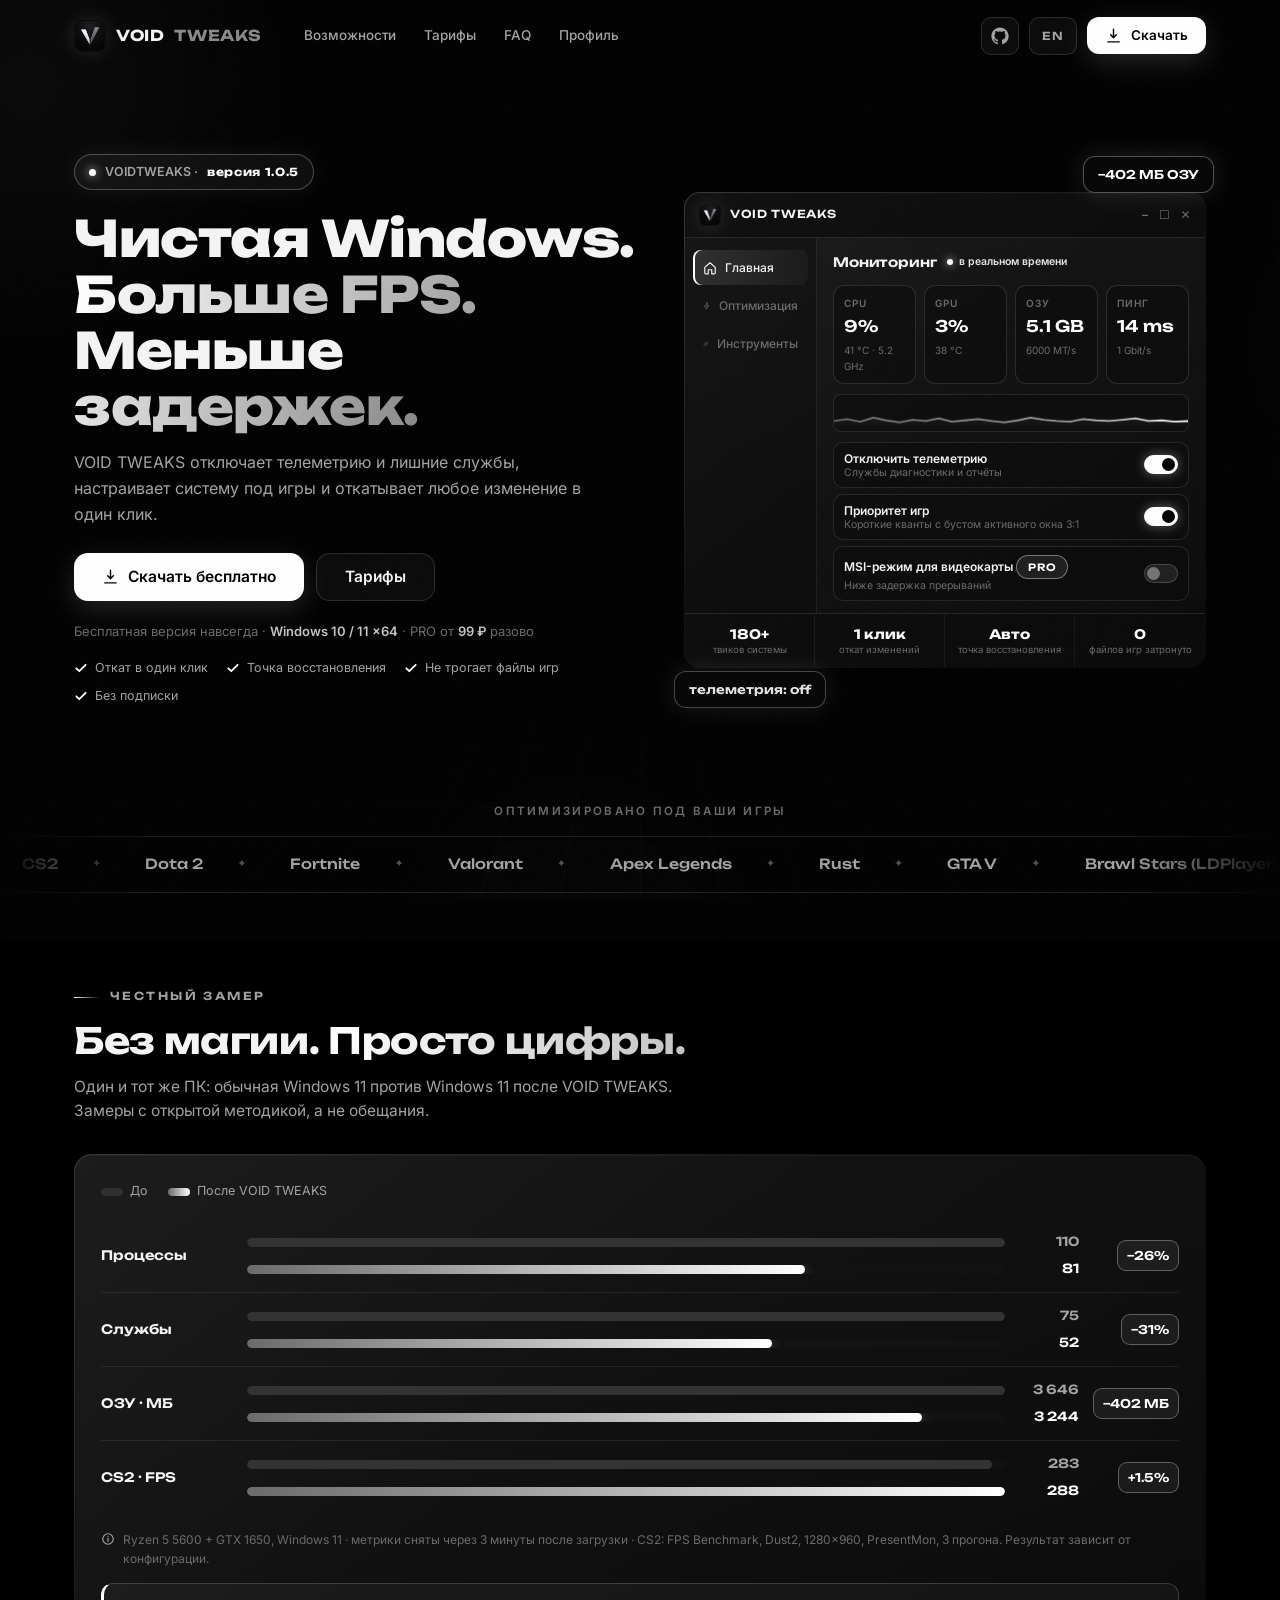
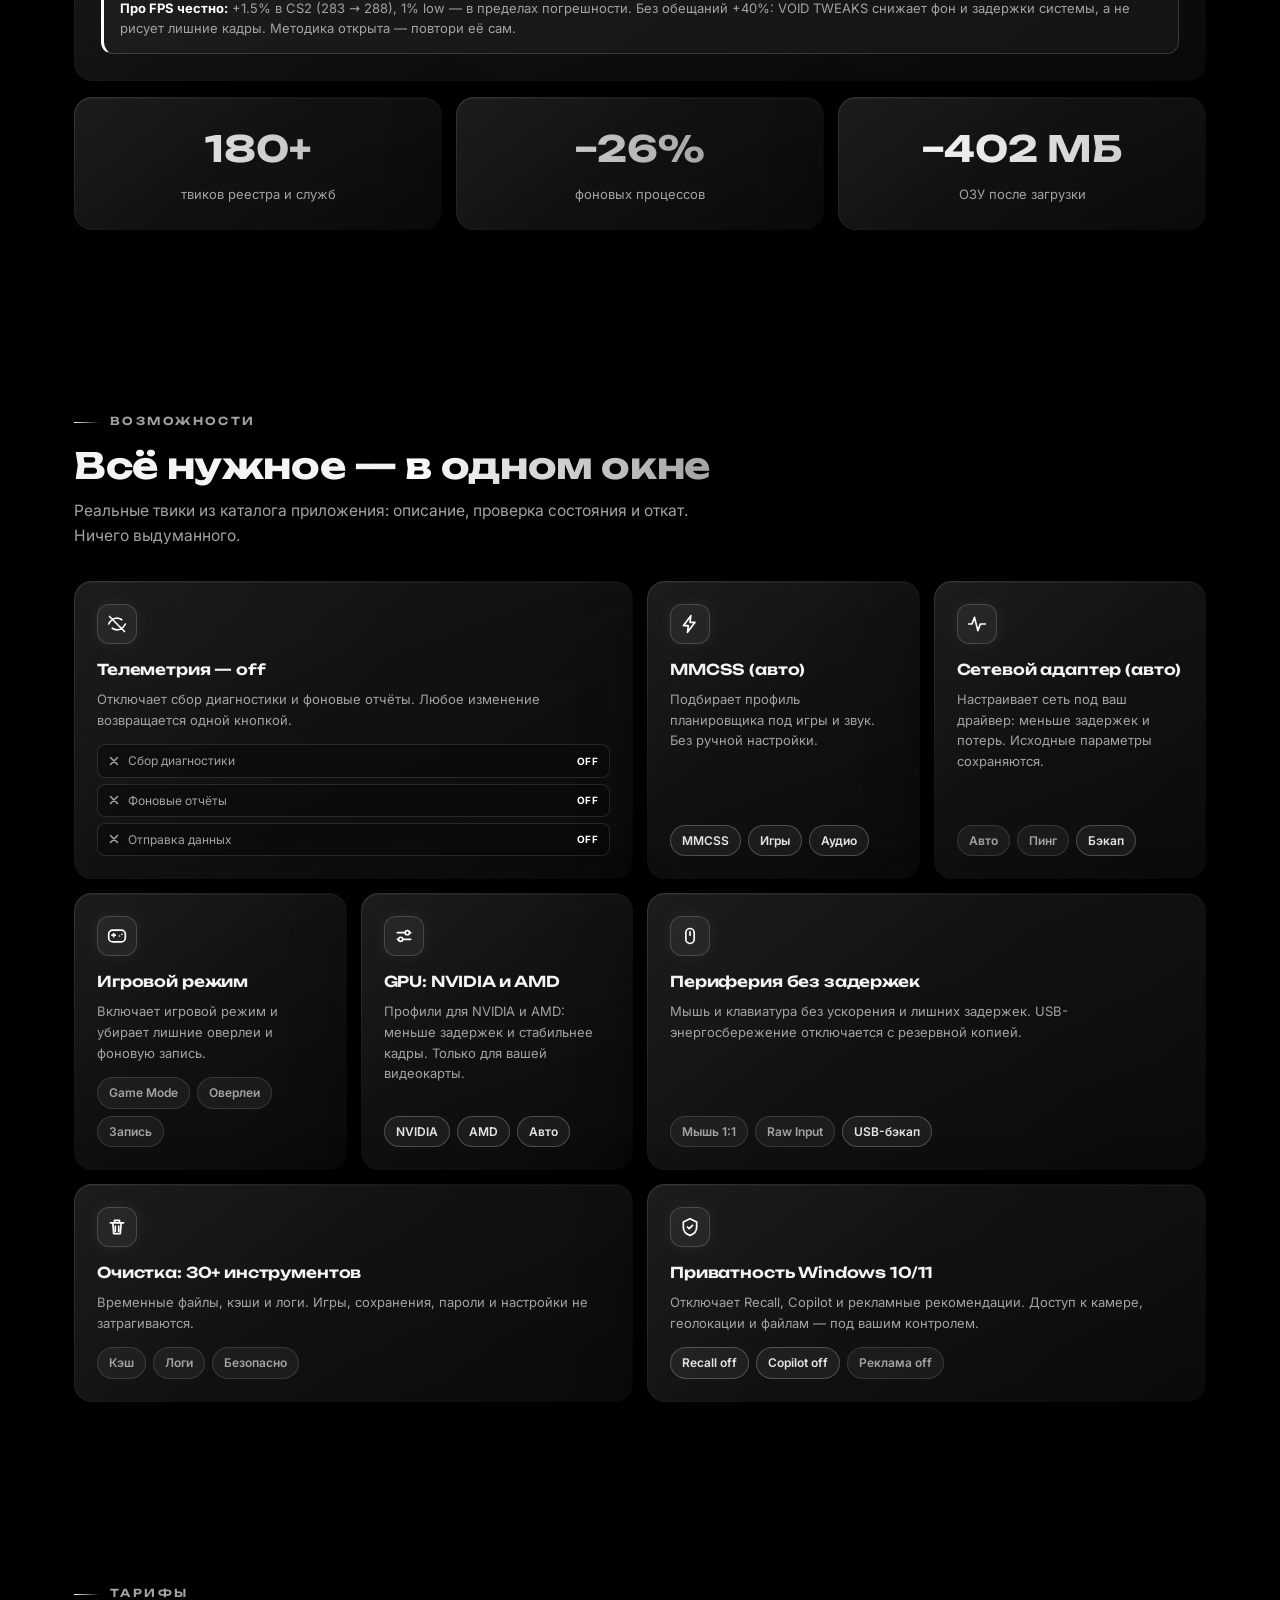
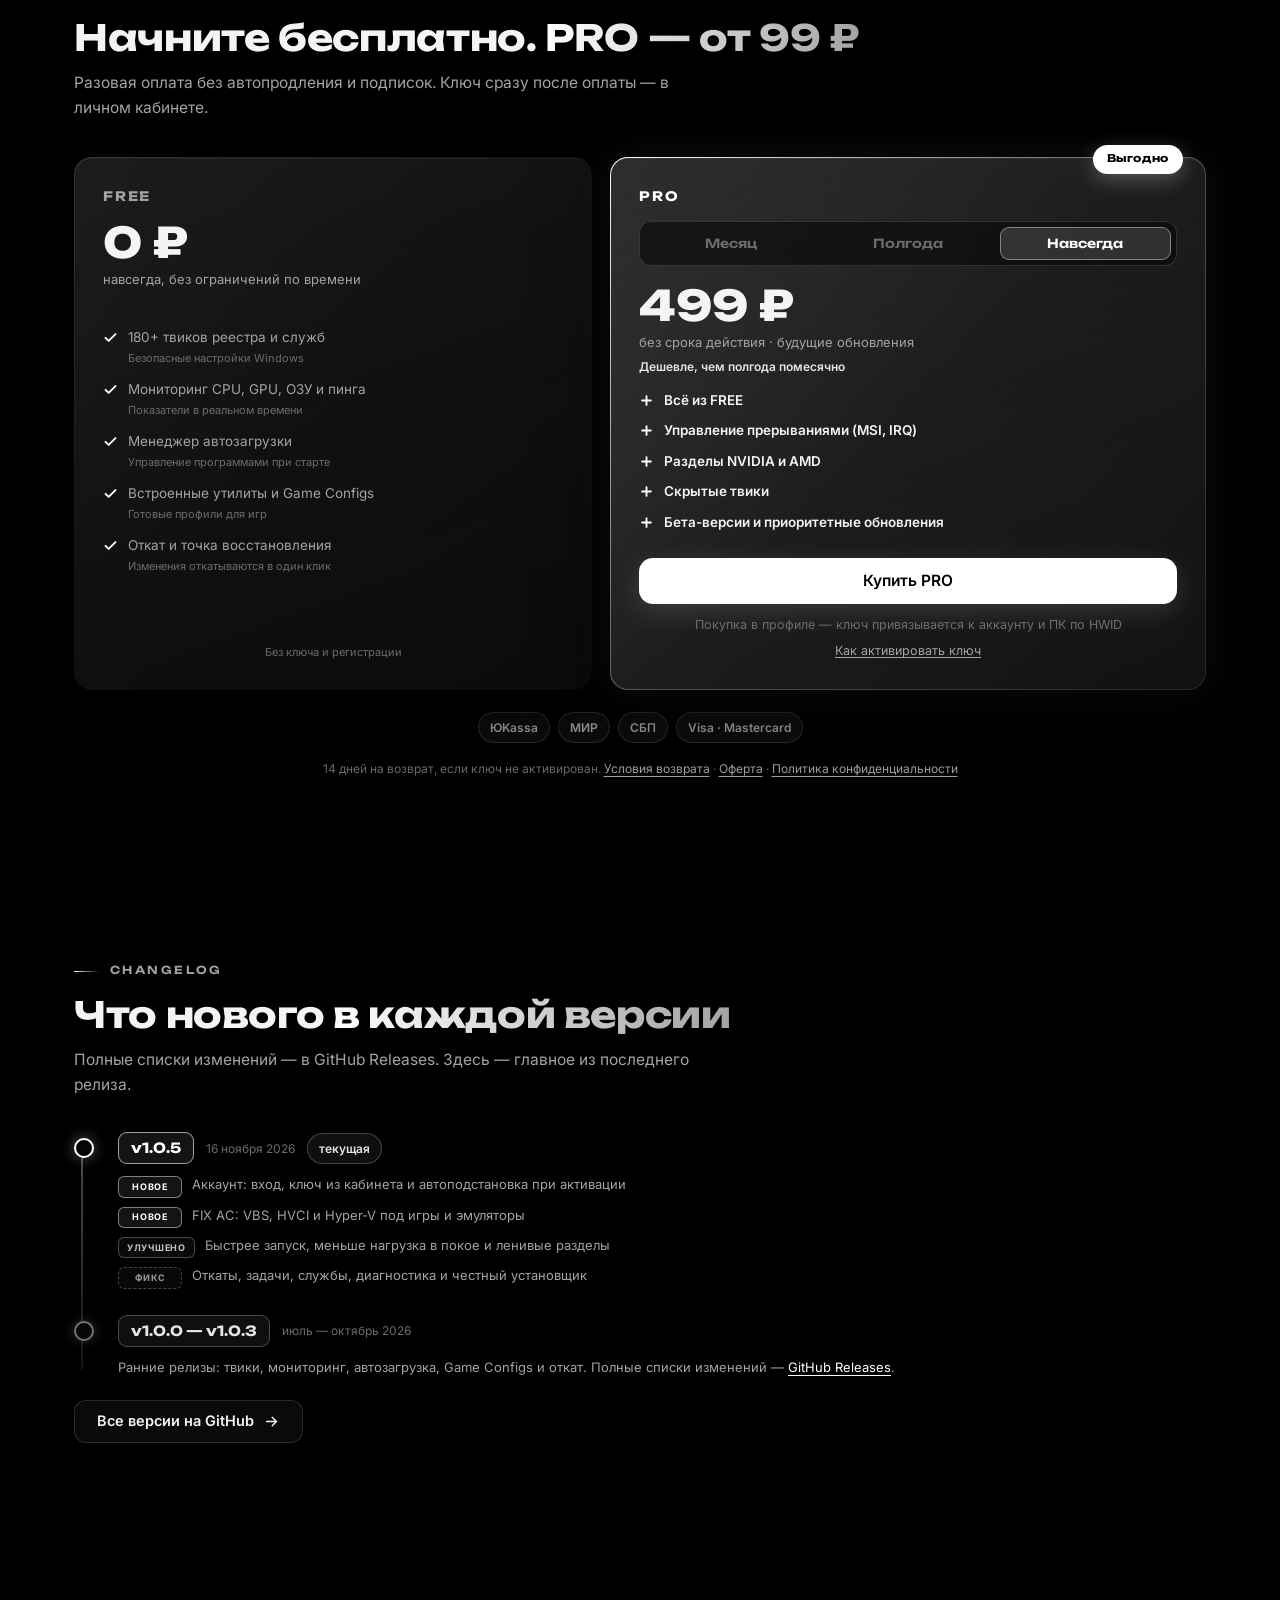
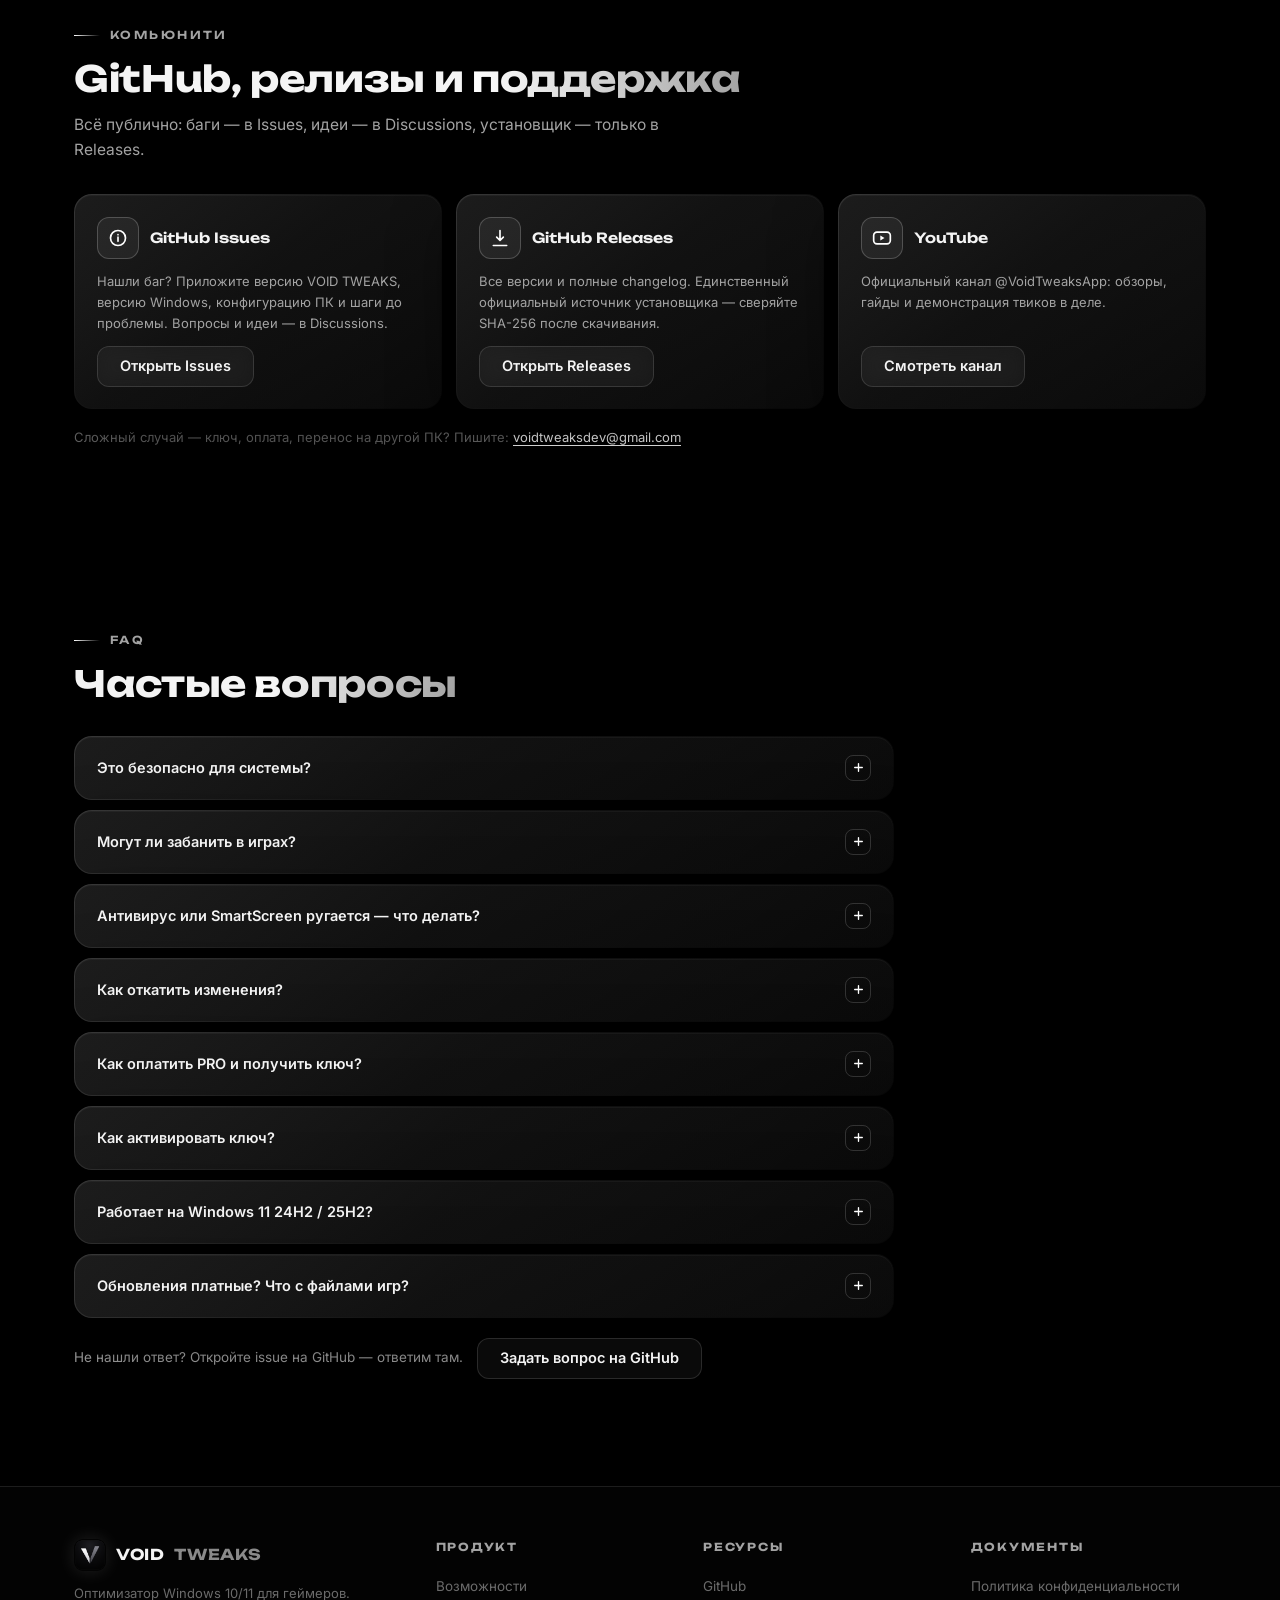
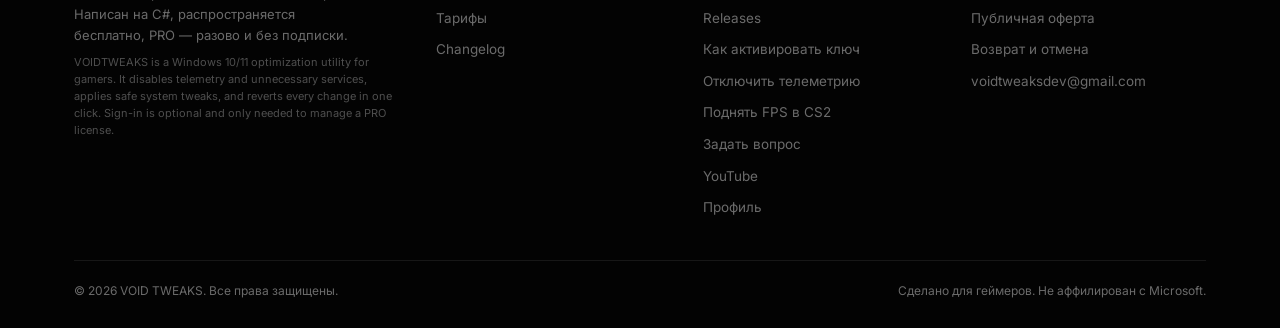
==== commit 88b7e83c: "fix: fall back to Render API when Worker is unreachable" ====
--- a/docs/index.html
+++ b/docs/index.html
@@ -2,7 +2,7 @@
 <html lang="ru">
 <head>
 <meta charset="UTF-8">
-<meta http-equiv="Content-Security-Policy" content="default-src 'self'; script-src 'self' 'unsafe-inline' https://static.cloudflareinsights.com; script-src-attr 'none'; frame-src 'none'; style-src 'self' 'unsafe-inline'; img-src 'self' data:; font-src 'self'; connect-src 'self' https://api.voidtweaks.ru https://mzkvqlbcrxaibpizuuuk.supabase.co https://cloudflareinsights.com; base-uri 'none'; object-src 'none'; form-action 'self'">
+<meta http-equiv="Content-Security-Policy" content="default-src 'self'; script-src 'self' 'unsafe-inline' https://static.cloudflareinsights.com; script-src-attr 'none'; frame-src 'none'; style-src 'self' 'unsafe-inline'; img-src 'self' data:; font-src 'self'; connect-src 'self' https://api.voidtweaks.ru https://voidtweaks.onrender.com https://mzkvqlbcrxaibpizuuuk.supabase.co https://cloudflareinsights.com; base-uri 'none'; object-src 'none'; form-action 'self'">
 <meta http-equiv="Referrer-Policy" content="no-referrer">
 <script>
 (function(){try{if(window.top!==window.self){window.top.location=window.self.location}}catch(e){document.documentElement.style.display='none'}})();
@@ -2056,6 +2056,7 @@
 var PAY_SB='https://mzkvqlbcrxaibpizuuuk.supabase.co';
 var PAY_KEY='sb_publishable_ONhVp8Za-zzwpE7FMp7Nyg_ntPLMYp7';
 var PAY_API='https://api.voidtweaks.ru';
+var PAY_API_FALLBACK='https://voidtweaks.onrender.com';
 var PAY_PLANS=['month','half','forever'];
 var PAY_STORE='void-auth-v1';
 var PAY_ALT='sb-mzkvqlbcrxaibpizuuuk-auth-token';
@@ -2227,17 +2228,23 @@
   opts=opts||{};
   var s=await payGetSession();
   if(!s)throw {payAuth:true};
-  async function run(token){
+  async function run(token,base){
     var headers={'Authorization':'Bearer '+token};
     var o={method:opts.method||'GET',headers:headers};
     if(opts.body){headers['Content-Type']='application/json';o.body=typeof opts.body==='string'?opts.body:JSON.stringify(opts.body)}
-    var res=await payFetch(PAY_API+path,o,ms||60000);
+    var res=await payFetch(base+path,o,ms||60000);
     return {r:res,d:await payJson(res)};
   }
-  var out=await run(s.access_token);
+  var base=PAY_API;
+  var out;
+  try{out=await run(s.access_token,base)}
+  catch(e){base=PAY_API_FALLBACK;out=await run(s.access_token,base)}
+  if(out.r.status>=500||out.r.status===404||out.r.status===403){
+    try{base=PAY_API_FALLBACK;out=await run(s.access_token,base)}catch(e){}
+  }
   if(out.r.status===401){
     var fresh=await payRefreshSession();
-    if(fresh)out=await run(fresh.access_token);
+    if(fresh)out=await run(fresh.access_token,base);
     else{payClearSession();throw {payAuth:true}}
   }
   return out;
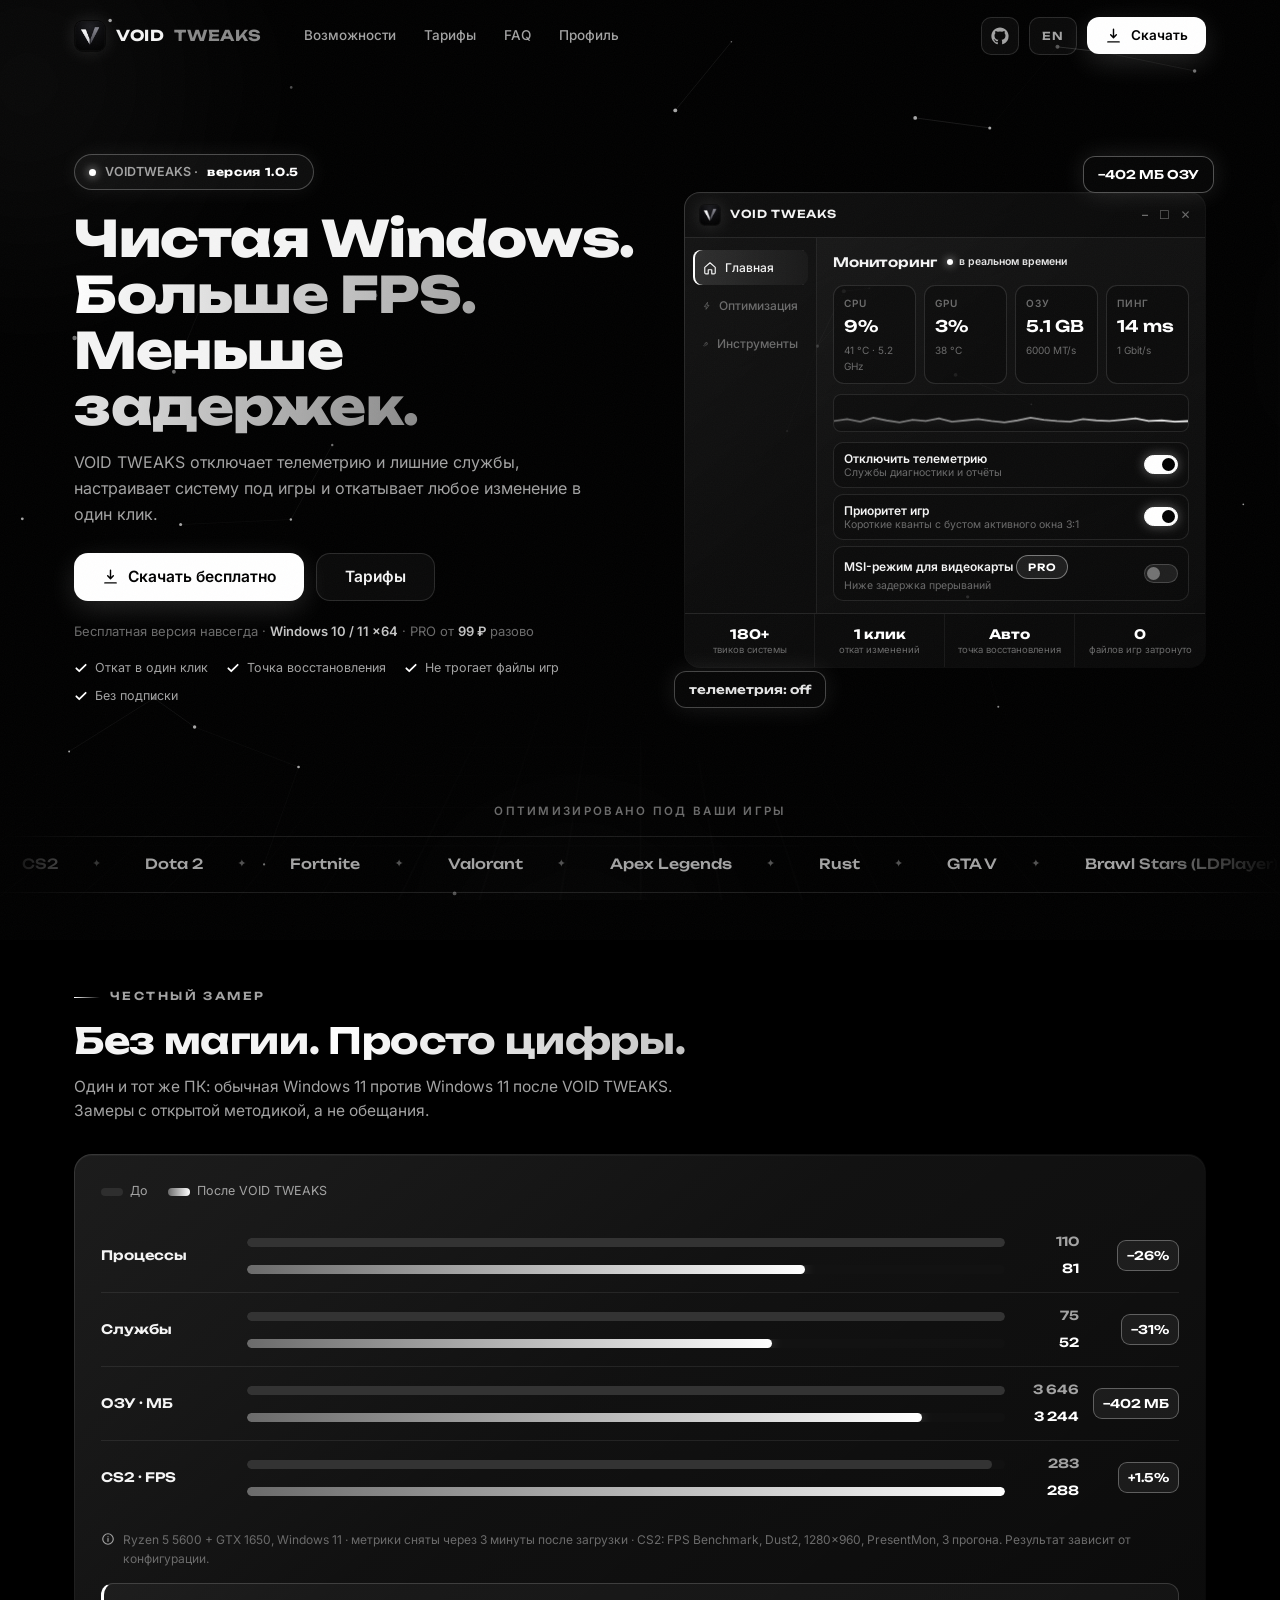
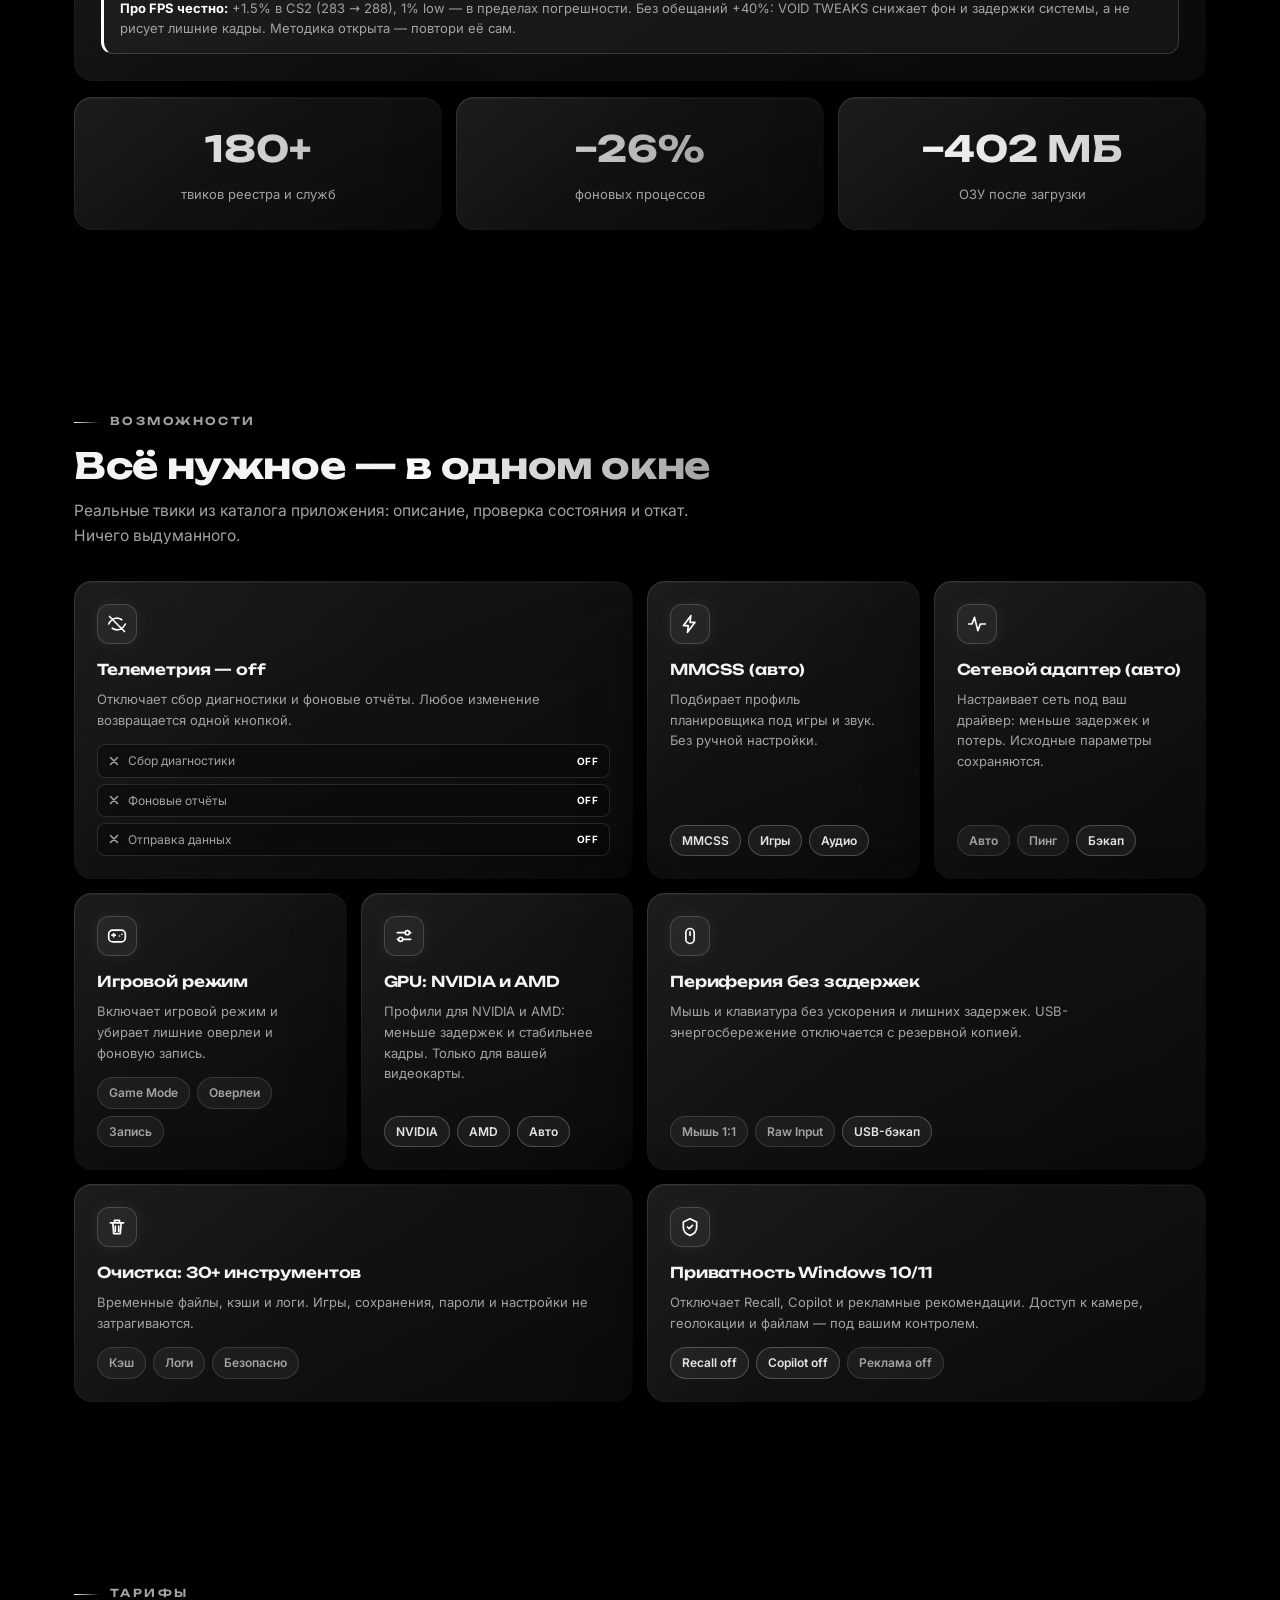
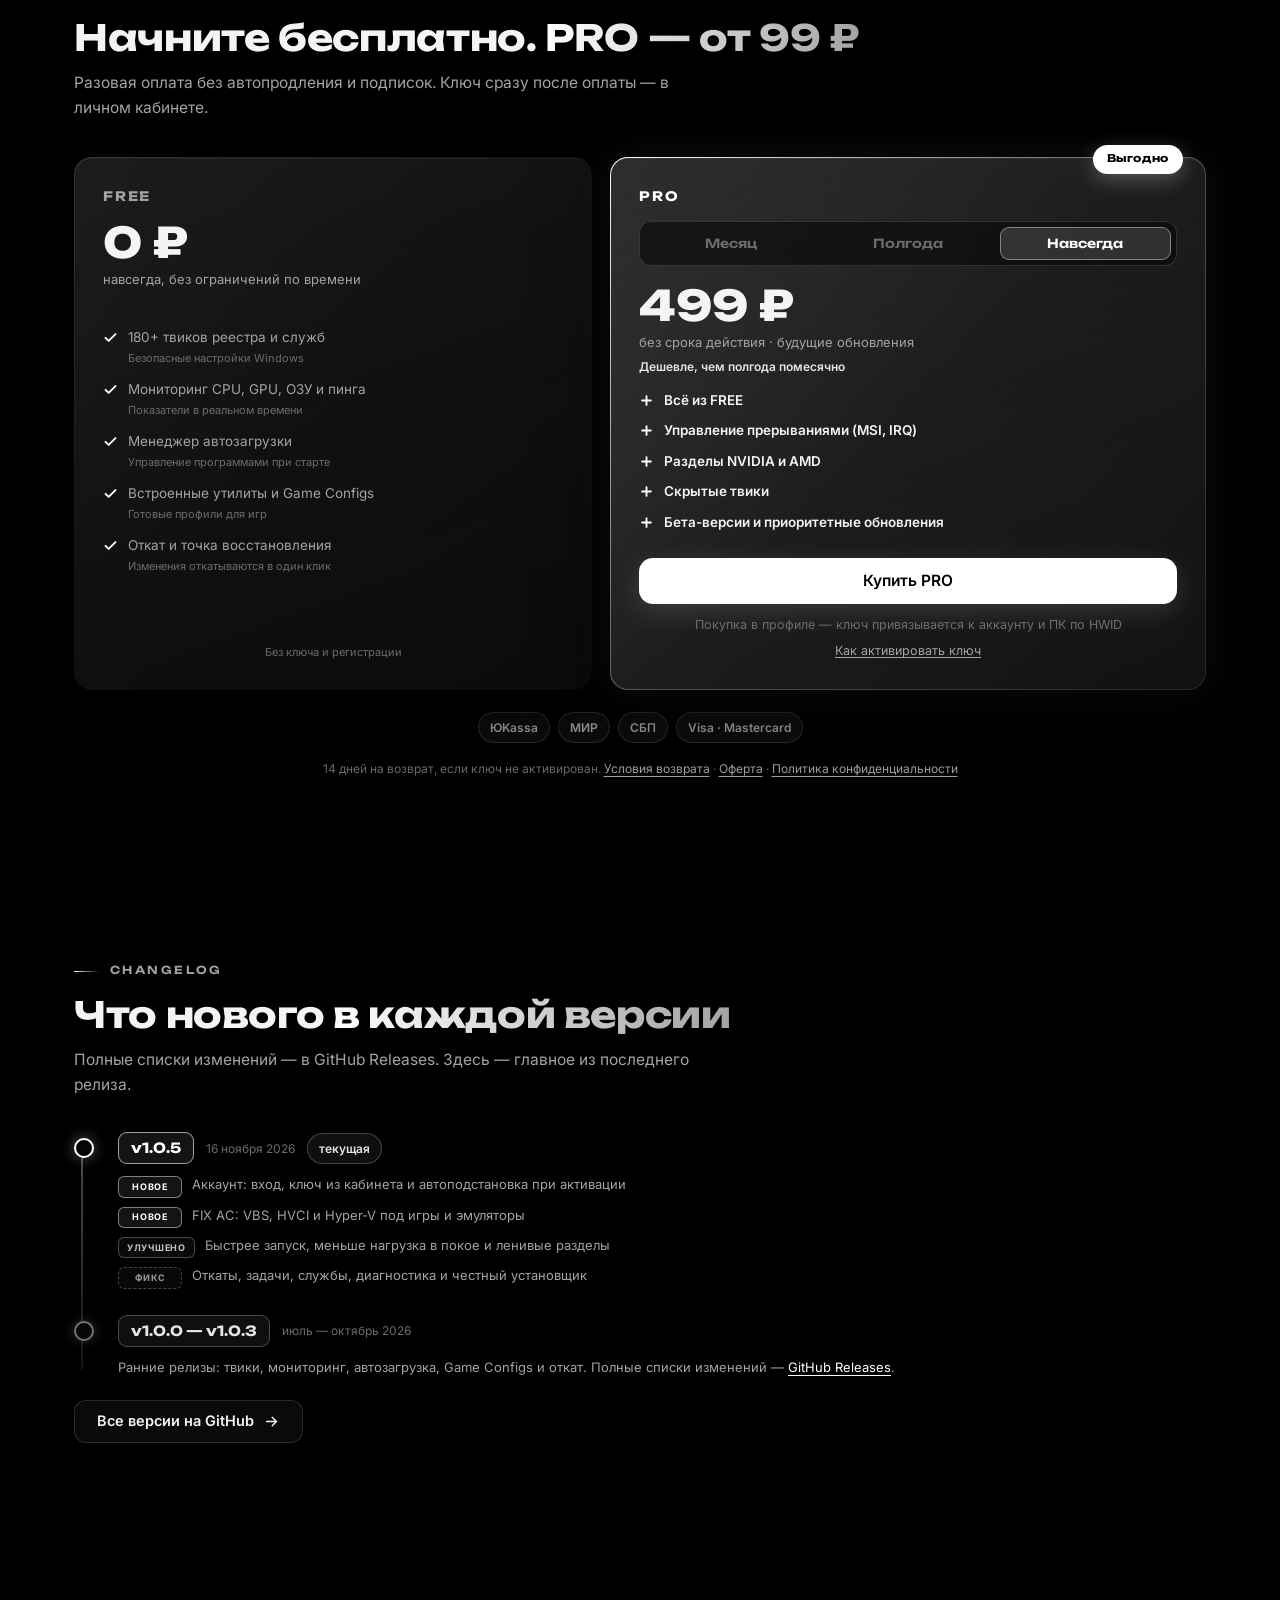
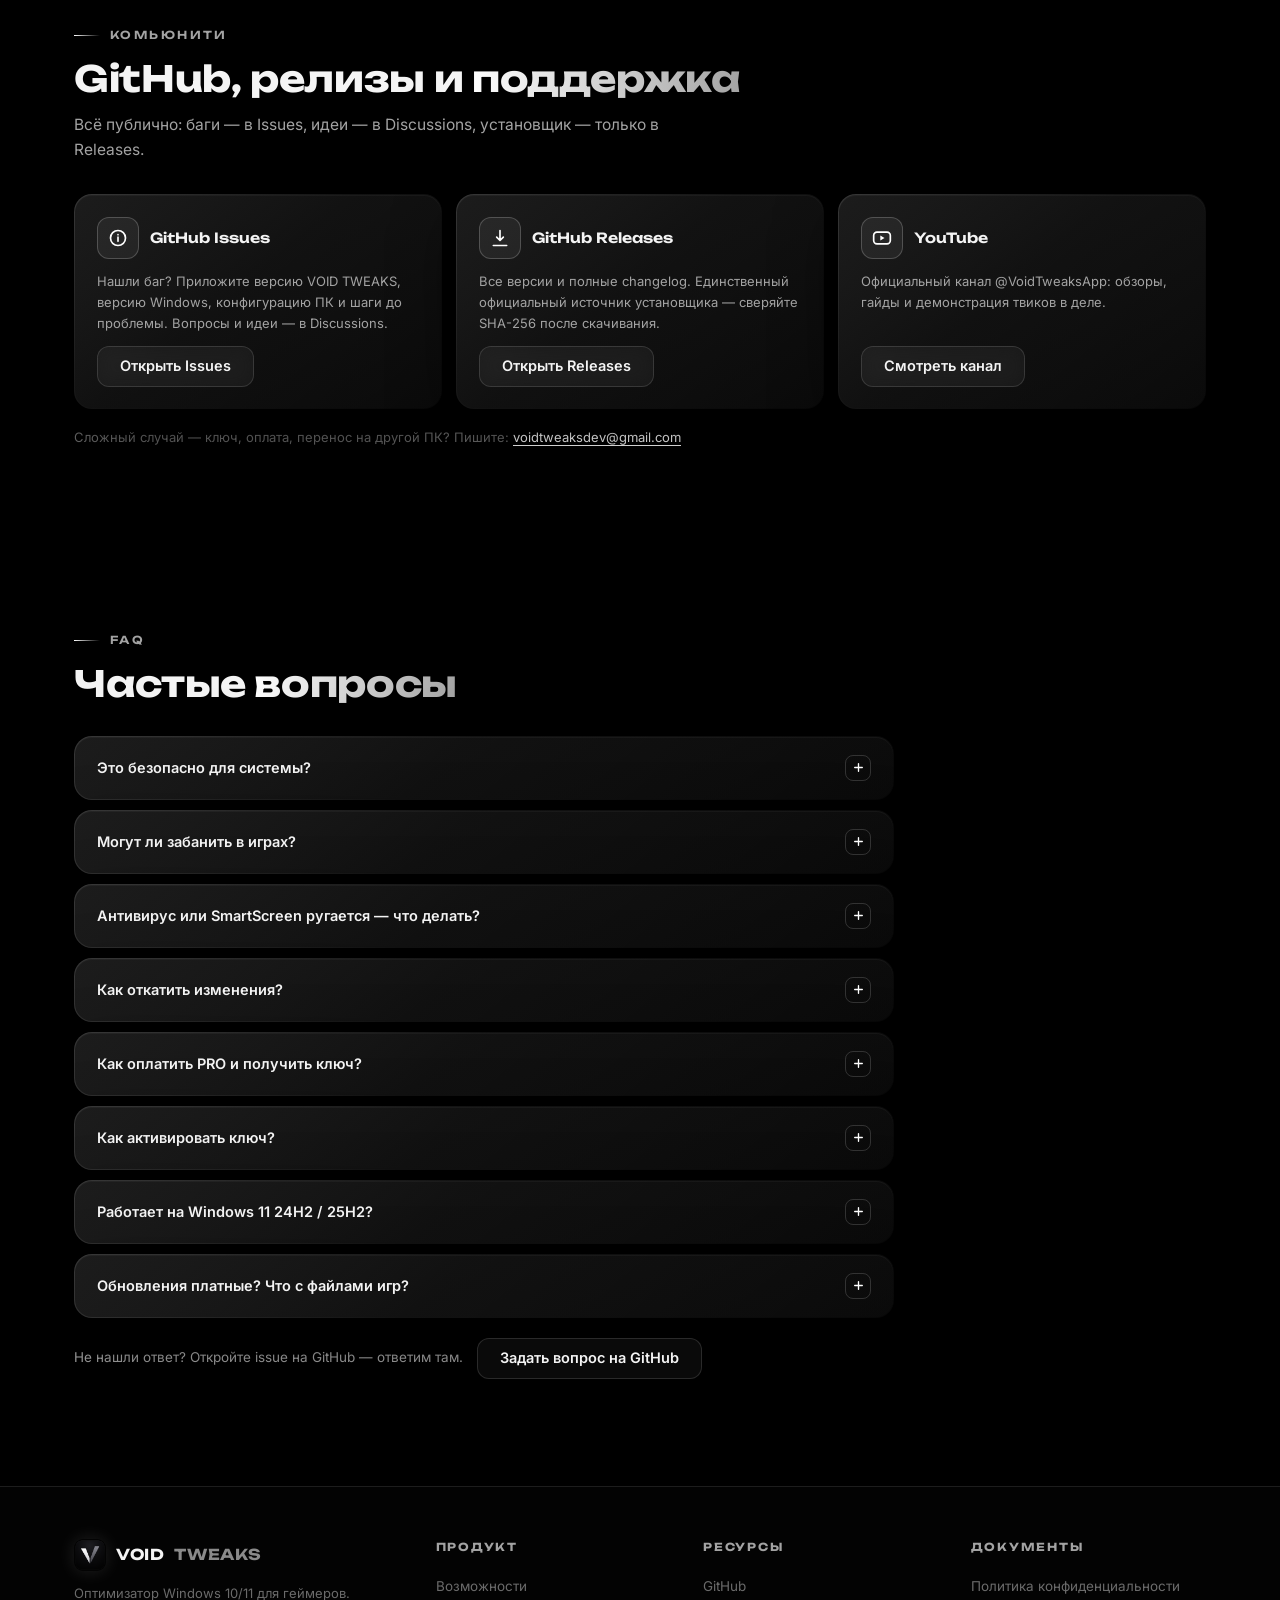
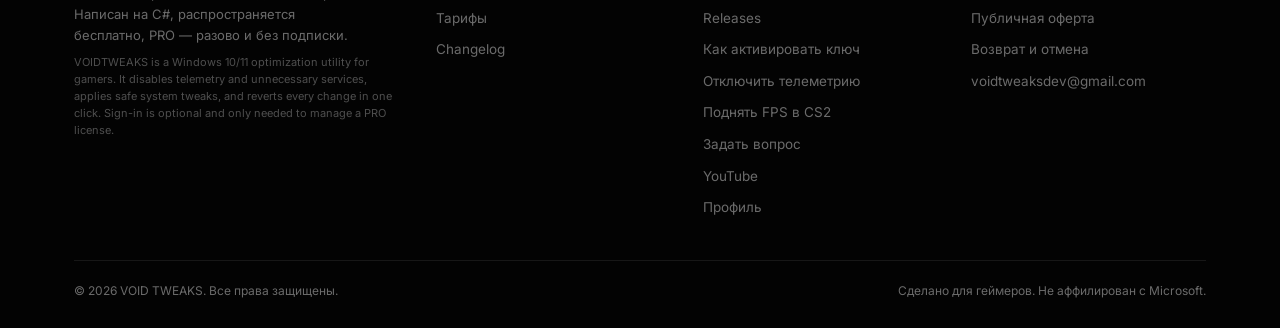
==== commit 48a8de9f: "Update index.html" ====
--- a/docs/index.html
+++ b/docs/index.html
@@ -37,7 +37,7 @@
       "alternateName": "VOIDTWEAKS",
       "applicationCategory": "UtilitiesApplication",
       "operatingSystem": "Windows 10, Windows 11",
-      "softwareVersion": "1.0.5",
+      "softwareVersion": "1.0.6",
       "url": "https://voidtweaks.ru/",
       "downloadUrl": "https://github.com/voidtweaksapp/voidtweaks/releases/latest",
       "image": "https://voidtweaks.ru/og-editorial.png",
@@ -2726,4 +2726,4 @@
 </script>
 <script src="analytics.js" defer></script>
 </body>
-</html>+</html>
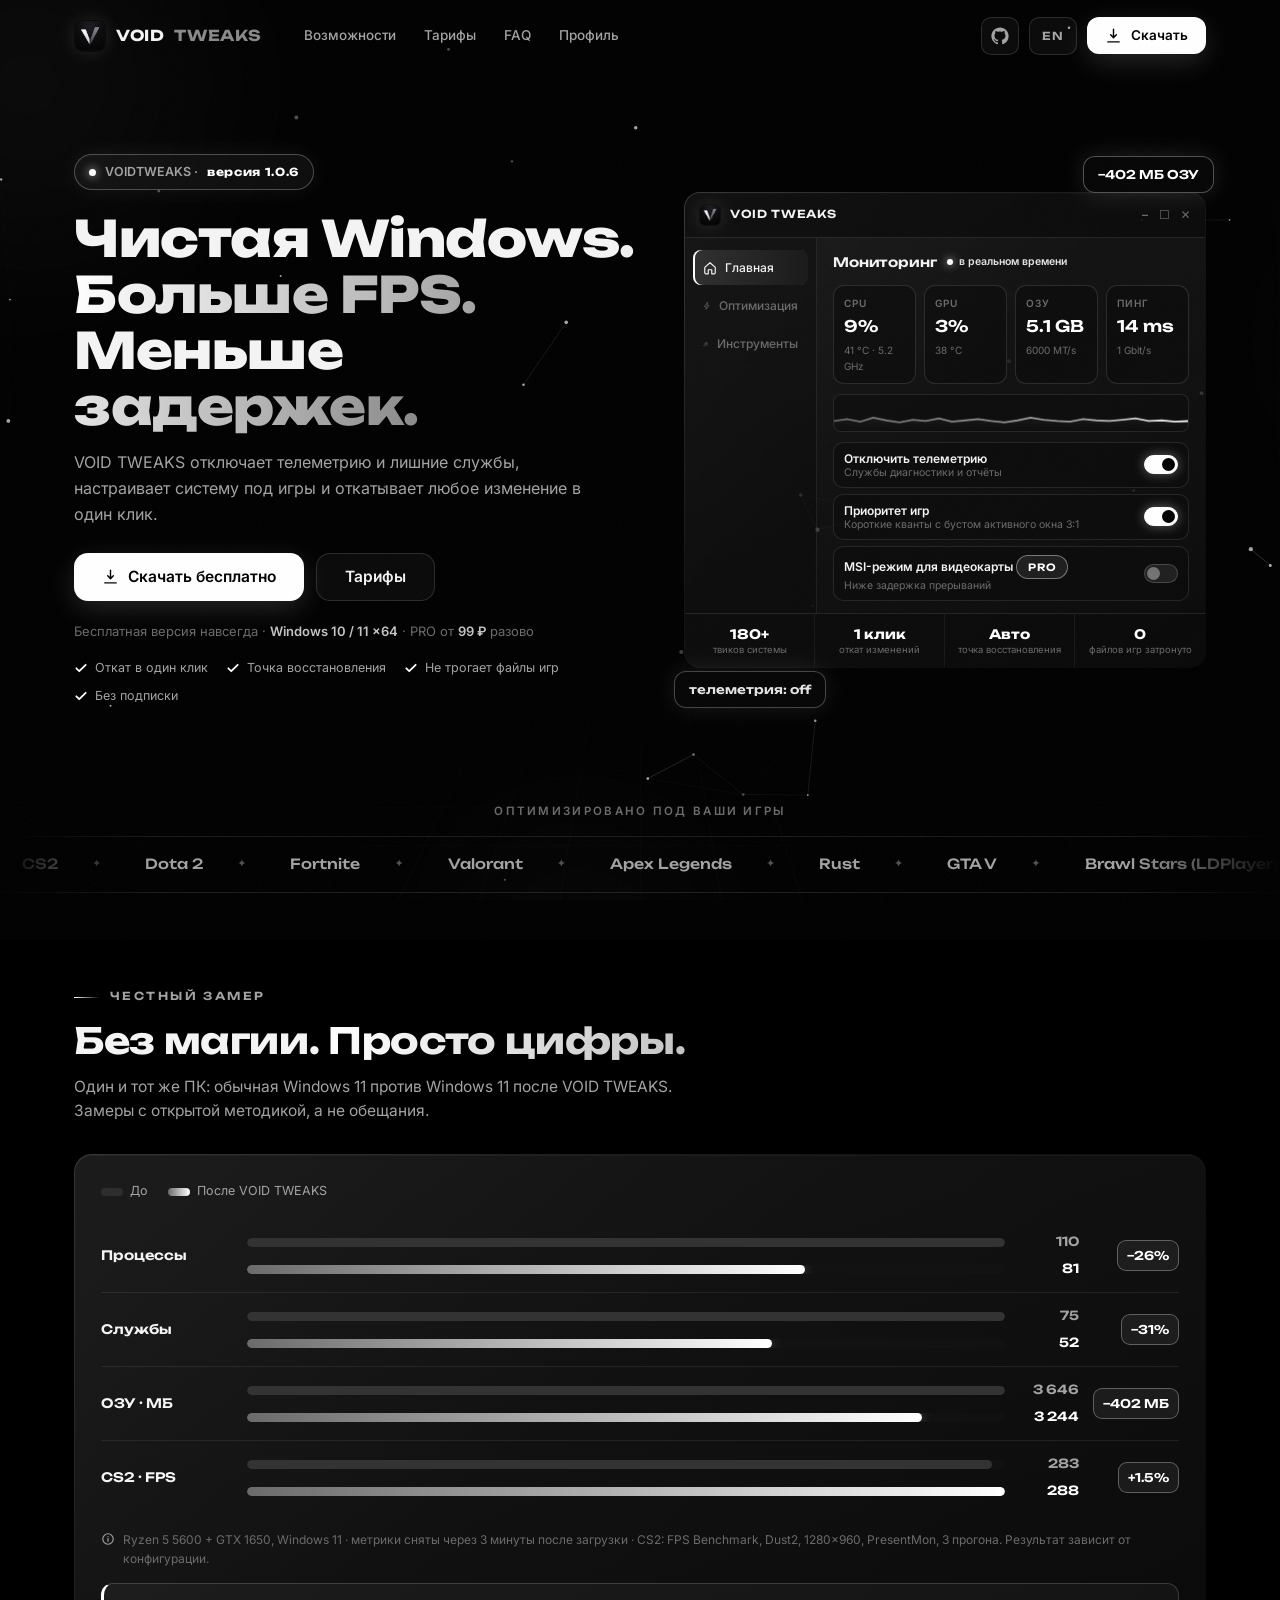
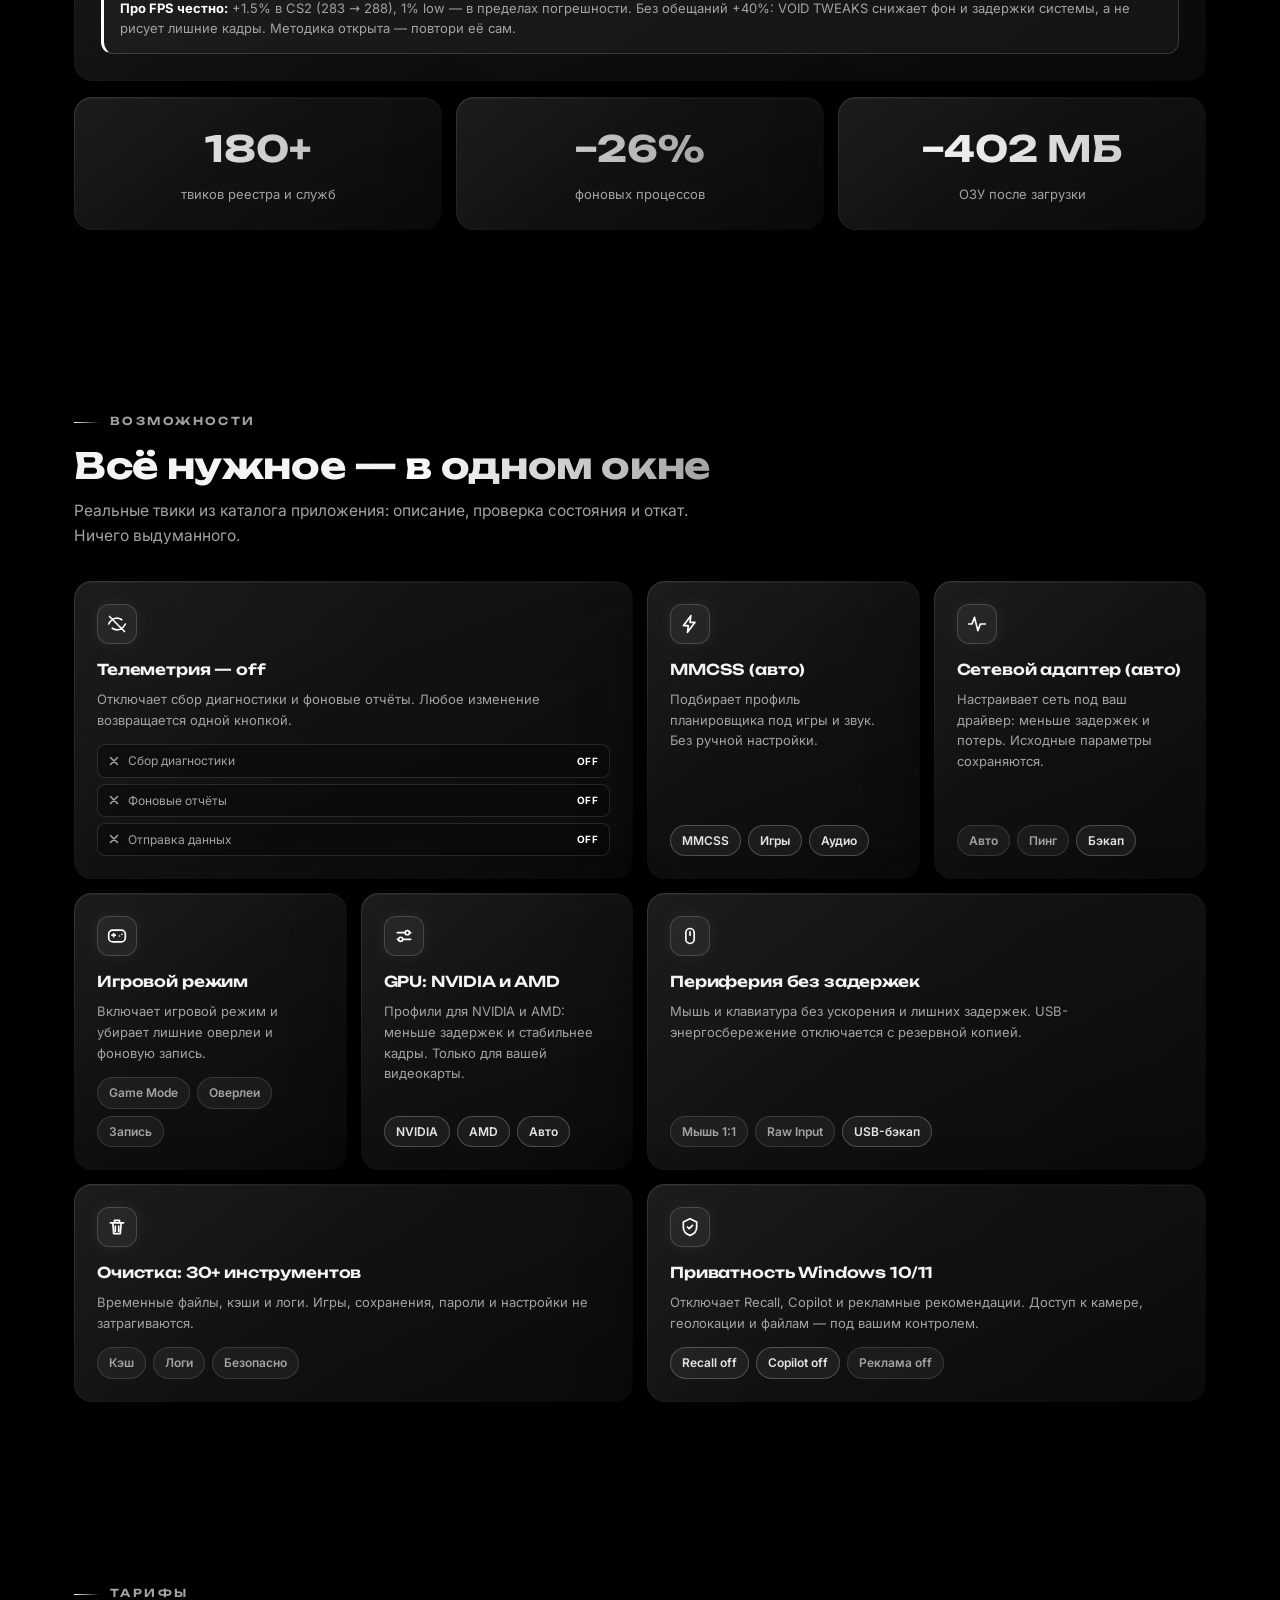
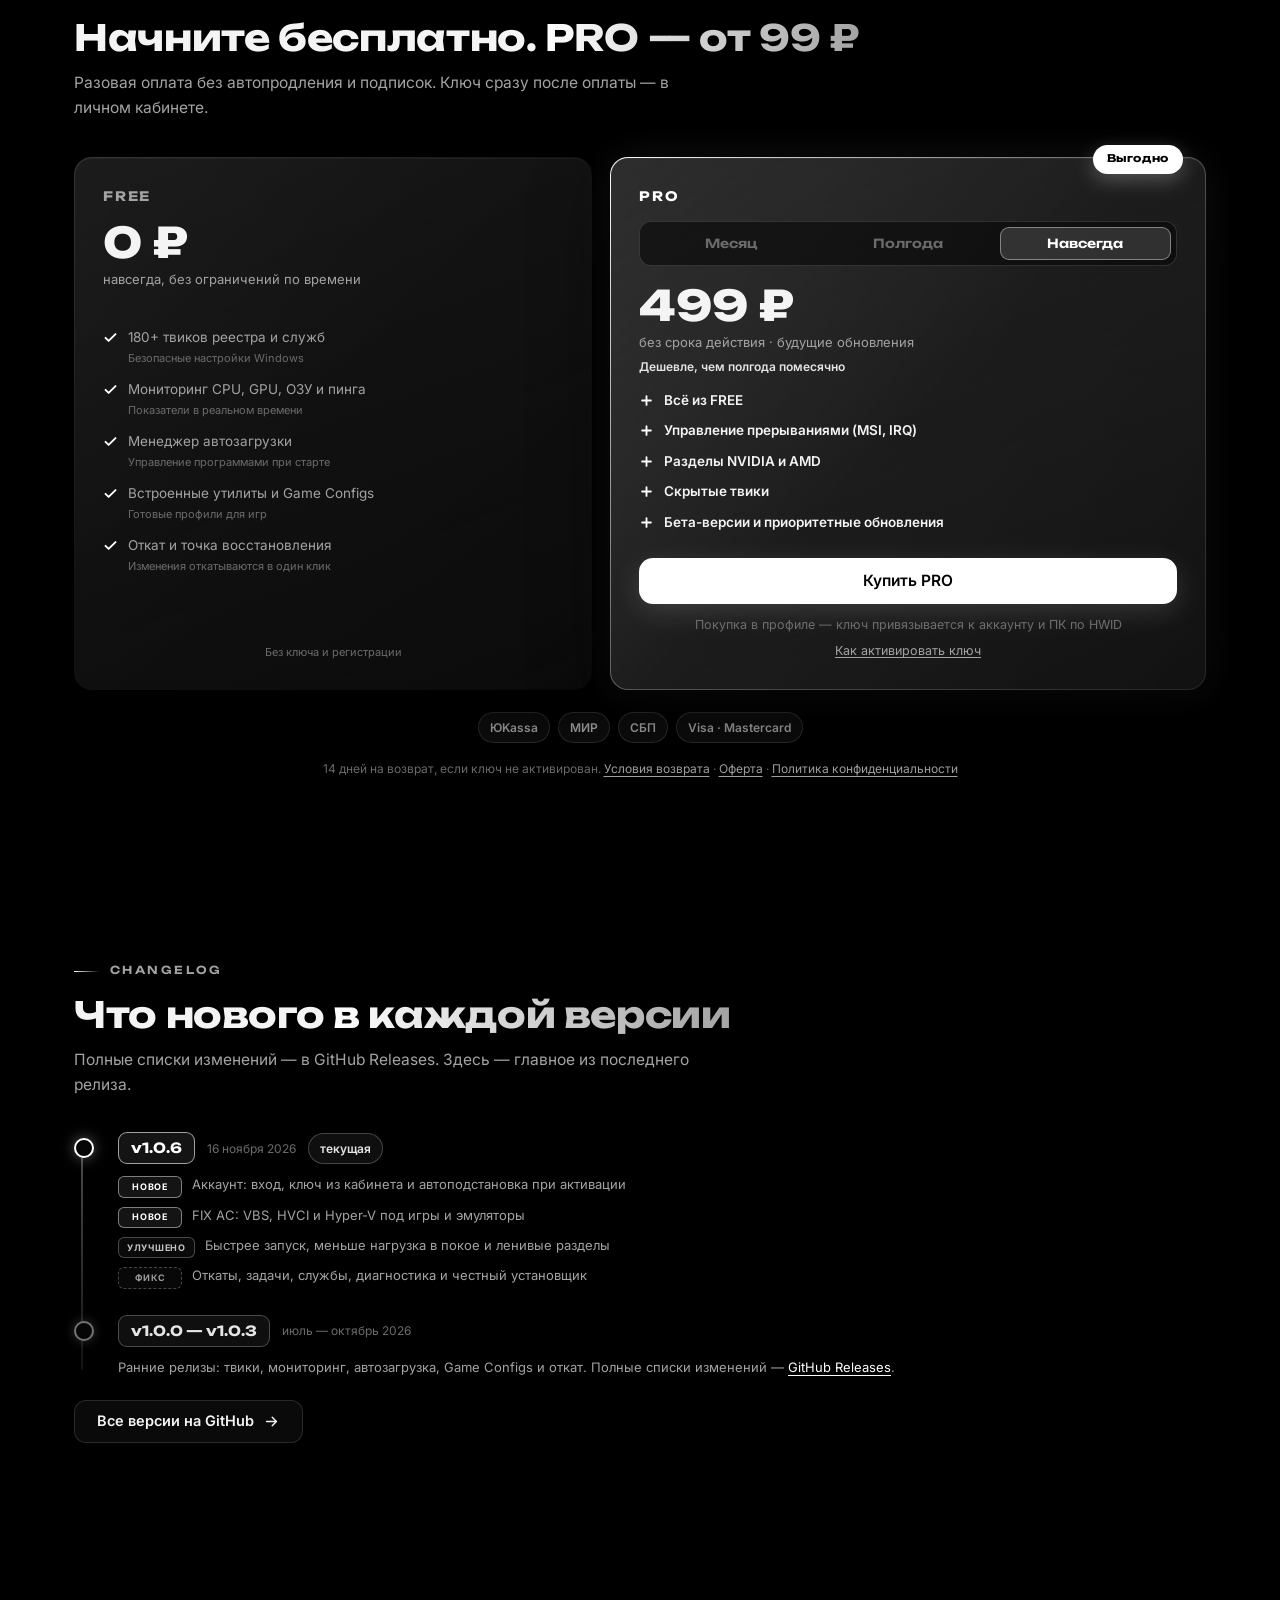
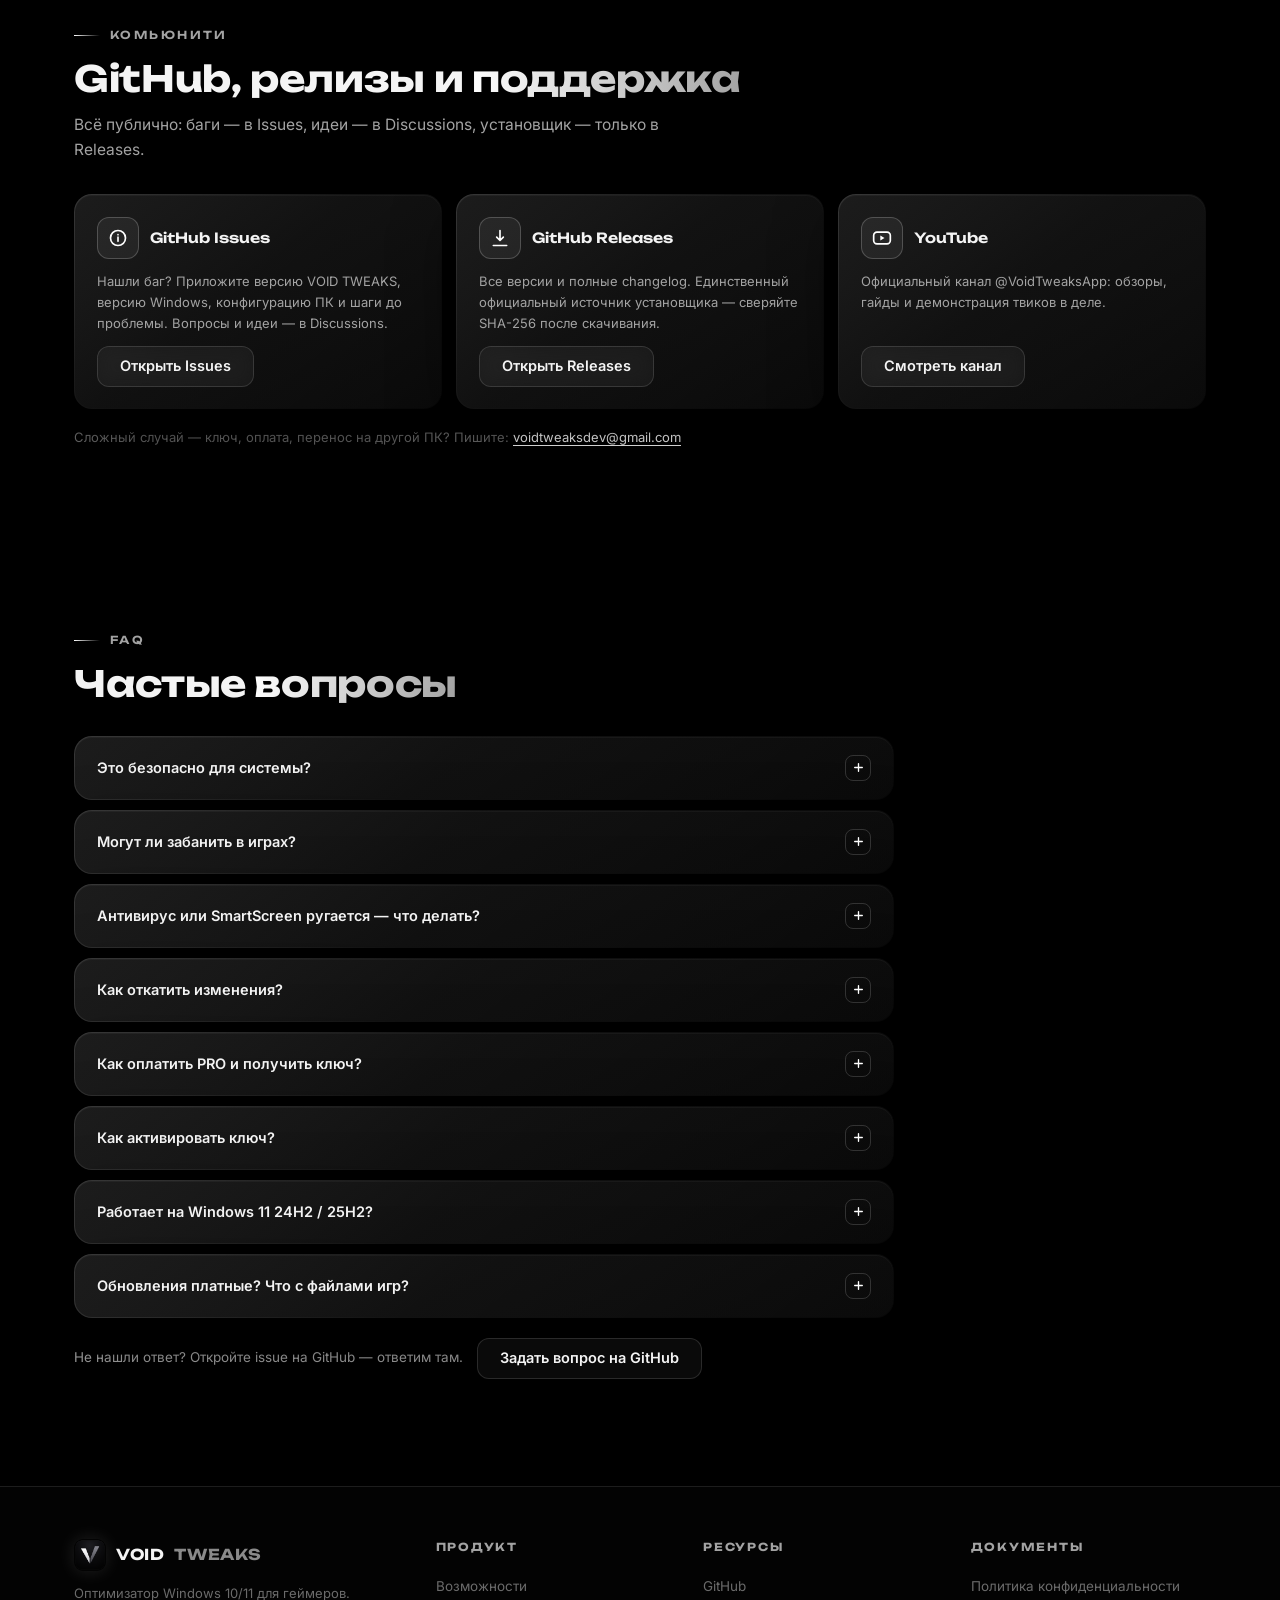
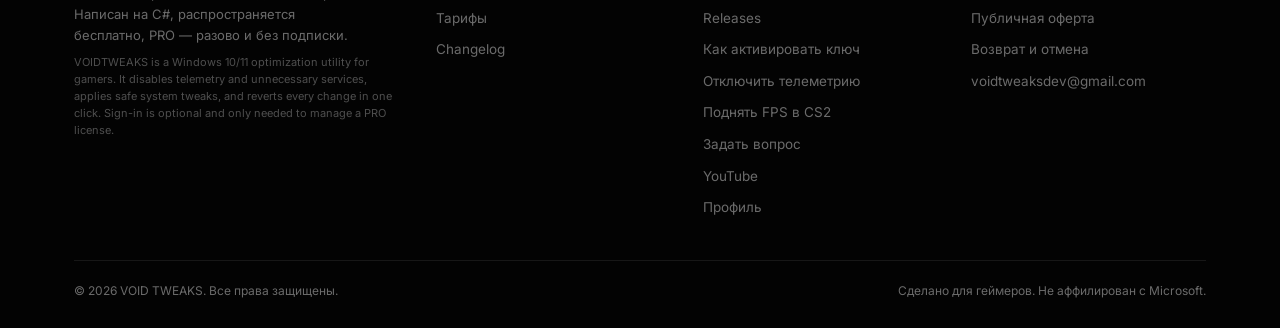
==== commit 14d2bac3: "Update index.html" ====
--- a/docs/index.html
+++ b/docs/index.html
@@ -932,7 +932,7 @@
 <section id="hero" data-zone="mono">
   <div class="wrap hero-grid">
     <div>
-      <span class="badge staged" style="--d:.05s"><span class="dot"></span>VOIDTWEAKS · <b data-i18n="hero.badge">версия 1.0.5</b></span>
+      <span class="badge staged" style="--d:.05s"><span class="dot"></span>VOIDTWEAKS · <b data-i18n="hero.badge">версия 1.0.6</b></span>
       <h1 class="staged" style="--d:.14s" data-i18n-html="hero.title">Чистая Windows.<br><span class="grad">Больше FPS.</span><br>Меньше <span class="grad2">задержек.</span></h1>
       <p class="hero-sub staged" style="--d:.24s" data-i18n="hero.sub">VOID TWEAKS отключает телеметрию и лишние службы, настраивает систему под игры и откатывает любое изменение в один клик.</p>
       <div class="hero-cta staged" style="--d:.34s">
@@ -1208,7 +1208,7 @@
 
     <div class="clog">
       <div class="centry latest" data-reveal>
-        <div class="chead"><span class="cver">v1.0.5</span><span class="cdate" data-i18n="cl.d5">16 ноября 2026</span><span class="chip lm" data-i18n="cl.latest">текущая</span></div>
+        <div class="chead"><span class="cver">v1.0.6</span><span class="cdate" data-i18n="cl.d5">16 ноября 2026</span><span class="chip lm" data-i18n="cl.latest">текущая</span></div>
         <ul class="citems">
           <li><span class="ctag new" data-i18n="tag.new">новое</span><span data-i18n="cl.v5a">Аккаунт: вход, ключ из кабинета и автоподстановка при активации</span></li>
           <li><span class="ctag new" data-i18n="tag.new">новое</span><span data-i18n="cl.v5b">FIX AC: VBS, HVCI и Hyper-V под игры и эмуляторы</span></li>
@@ -1368,12 +1368,12 @@
       <h3 id="dlTitle" data-i18n="dl.title">Скачать VOID TWEAKS</h3>
     </div>
     <div class="dlg-meta">
-      <span class="chip pro" style="font-size:11px">v1.0.5</span>
+      <span class="chip pro" style="font-size:11px">v1.0.6</span>
       <span class="chip cy">Windows 10 / 11 x64</span>
       <span class="chip">111 MB</span>
       <span class="chip lm" data-i18n="dl.free">Бесплатно</span>
     </div>
-    <a class="btn btn-p btn-lg magnetic" style="width:100%" href="https://github.com/voidtweaksapp/voidtweaks/releases/download/V1.0.5/VOIDTWEAKSInstaller.exe">
+    <a class="btn btn-p btn-lg magnetic" style="width:100%" href="https://github.com/voidtweaksapp/voidtweaks/releases/download/V1.0.6/VOIDTWEAKSInstaller.exe">
       <svg viewBox="0 0 24 24" fill="none" stroke="currentColor" stroke-width="2" stroke-linecap="round" stroke-linejoin="round"><path d="M12 3v12m0 0 4-4m-4 4-4-4M4 21h16"/></svg>
       <span data-i18n="dl.btn">Скачать установщик</span>
     </a>
@@ -1556,7 +1556,7 @@
 "seo.desc":["VOID TWEAKS отключает телеметрию и лишние службы, настраивает Windows 10/11 под игры и откатывает любое изменение в один клик. Бесплатно навсегда. PRO от 99 ₽ разово.","VOID TWEAKS disables telemetry and bloat services, tunes Windows 10/11 for gaming and rolls back any change in one click. Free forever. PRO from 99 ₽ one-time."],
 "nav.features":["Возможности","Features"],"nav.how":["Как это работает","How it works"],"nav.pricing":["Тарифы","Pricing"],"nav.faq":["FAQ","FAQ"],"nav.profile":["Профиль","Profile"],"nav.download":["Скачать","Download"],
 "nav.menu":["Меню","Menu"],"nav.github":["GitHub репозиторий","GitHub repository"],"nav.lang":["Переключить на английский","Switch to Russian"],"nav.main":["Основная навигация","Main navigation"],"res.games":["Поддерживаемые игры","Supported games"],"pr.period":["Период PRO","PRO period"],
-"hero.badge":["версия 1.0.5","version 1.0.5"],
+"hero.badge":["версия 1.0.6","version 1.0.6"],
 "hero.title":["Чистая Windows.<br><span class='grad'>Больше FPS.</span><br>Меньше <span class='grad2'>задержек.</span>","Clean Windows.<br><span class='grad'>More FPS.</span><br>Less <span class='grad2'>latency.</span>"],
 "hero.sub":["VOID TWEAKS отключает телеметрию и лишние службы, настраивает систему под игры и откатывает любое изменение в один клик.","VOID TWEAKS disables telemetry and bloat services, tunes your system for gaming and rolls back any change in one click."],
 "hero.cta1":["Скачать бесплатно","Download free"],"hero.cta2":["Тарифы","Pricing"],
@@ -1667,7 +1667,7 @@
 "rq.min.os":["Windows 10 x64 (1909+)","Windows 10 x64 (1909+)"],"rq.min.cpu":["2 ядра · 2 ГГц","2 cores · 2 GHz"],"rq.min.ram":["4 ГБ ОЗУ","4 GB RAM"],"rq.min.disk":["250 МБ свободно","250 MB free"],
 "rq.rec.os":["Windows 11 23H2+ x64","Windows 11 23H2+ x64"],"rq.rec.cpu":["4 ядра · 3 ГГц и выше","4 cores · 3 GHz+"],"rq.rec.ram":["8 ГБ ОЗУ и больше","8 GB RAM or more"],"rq.rec.disk":["500 МБ · SSD","500 MB · SSD"],
 "rq.note":[".NET 10 и драйвер PawnIO устанавливаются автоматически. Для применения твиков нужны права администратора; для мониторинга — нет.",".NET 10 and the PawnIO driver are installed automatically. Admin rights are required to apply tweaks; monitoring works without them."],
-"rq.cta":["Скачать v1.0.5 · 111 МБ","Download v1.0.5 · 111 MB"],
+"rq.cta":["Скачать v1.0.6 · 111 МБ","Download v1.0.6 · 111 MB"],
 "ft.desc":["Оптимизатор Windows 10/11 для геймеров. Написан на C#, распространяется бесплатно, PRO — разово и без подписки.","A Windows 10/11 optimizer for gamers. Written in C#, distributed free; PRO is one-time, no subscription."],
 "ft.product":["Продукт","Product"],"ft.resources":["Ресурсы","Resources"],"ft.legal":["Документы","Legal"],
 "ft.download":["Скачать","Download"],"ft.issue":["Задать вопрос","Ask a question"],"ft.privacy":["Политика конфиденциальности","Privacy policy"],"ft.offer":["Публичная оферта","Terms of sale"],"ft.refund":["Возврат и отмена","Refunds & cancellation"],"ft.guide":["Как активировать ключ","How to activate a key"],"ft.telemetry":["Отключить телеметрию","Disable telemetry"],"ft.fps":["Поднять FPS в CS2","Boost FPS in CS2"],
